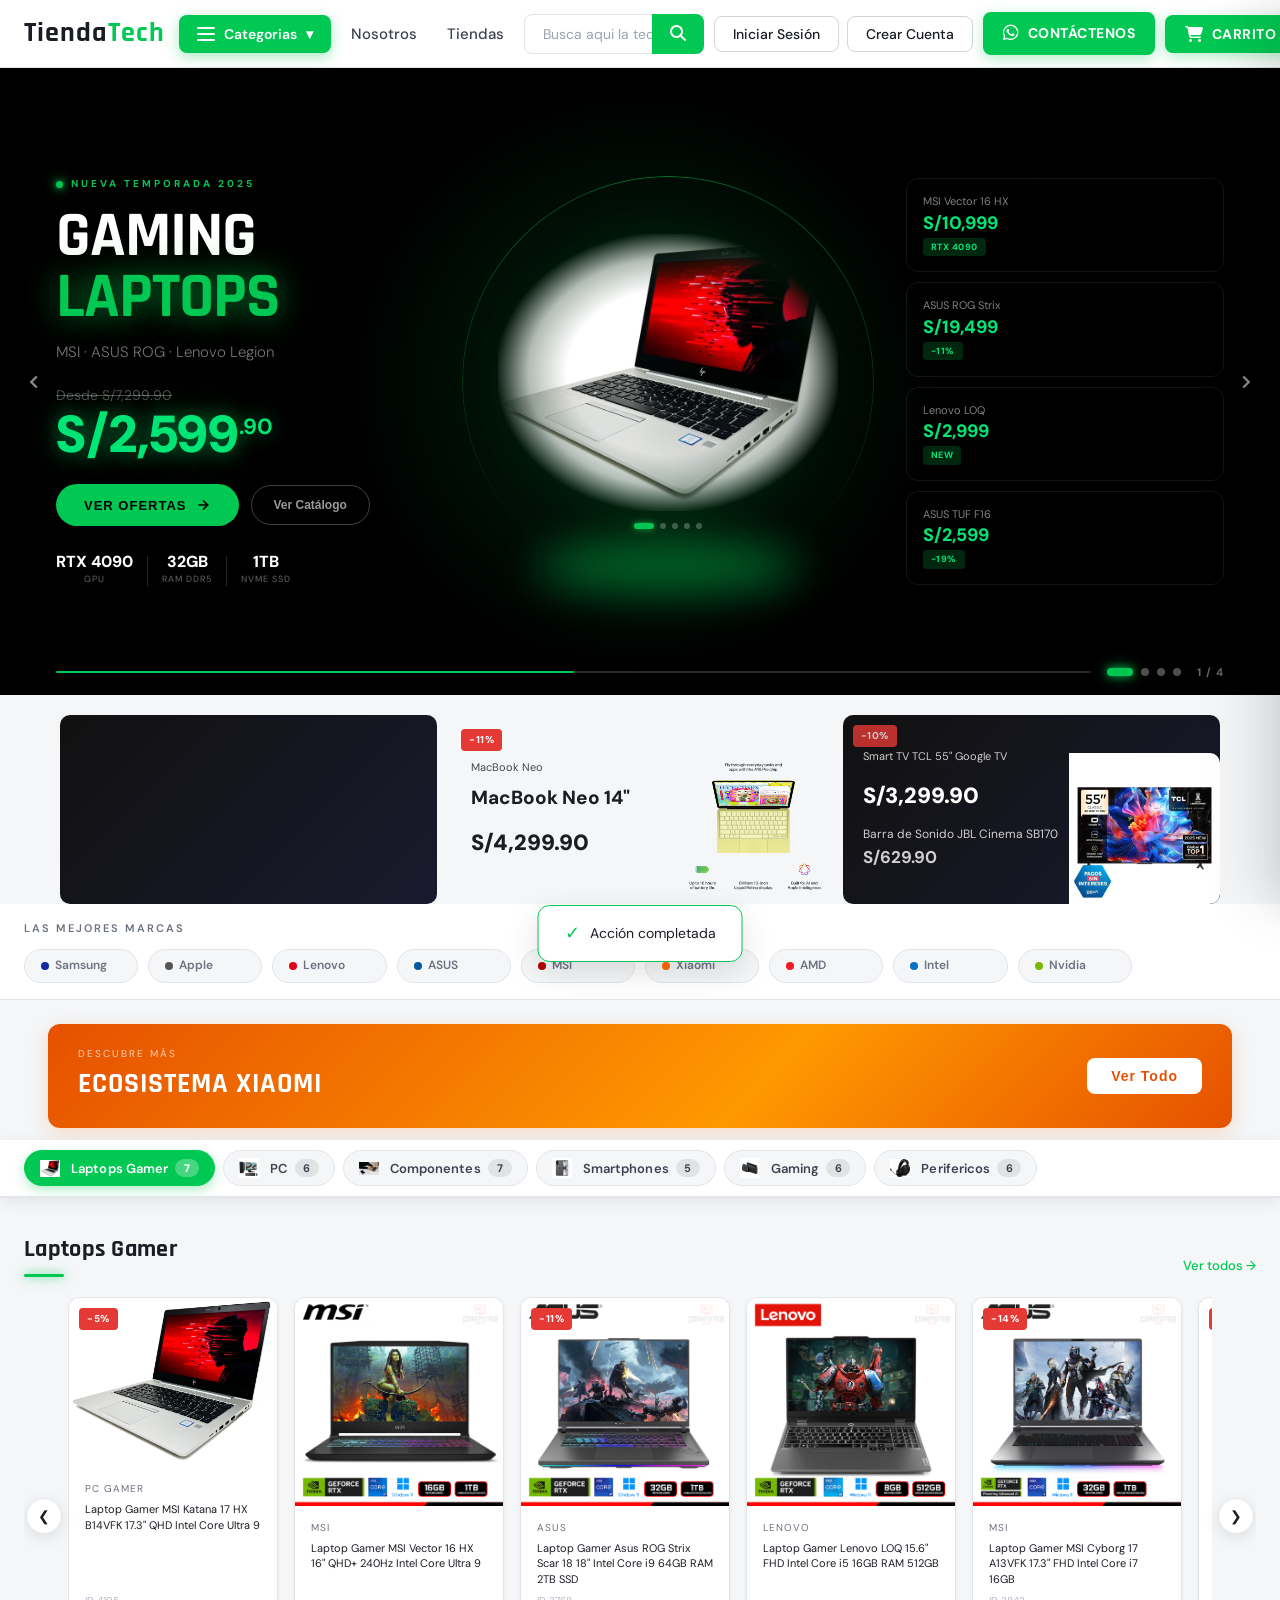
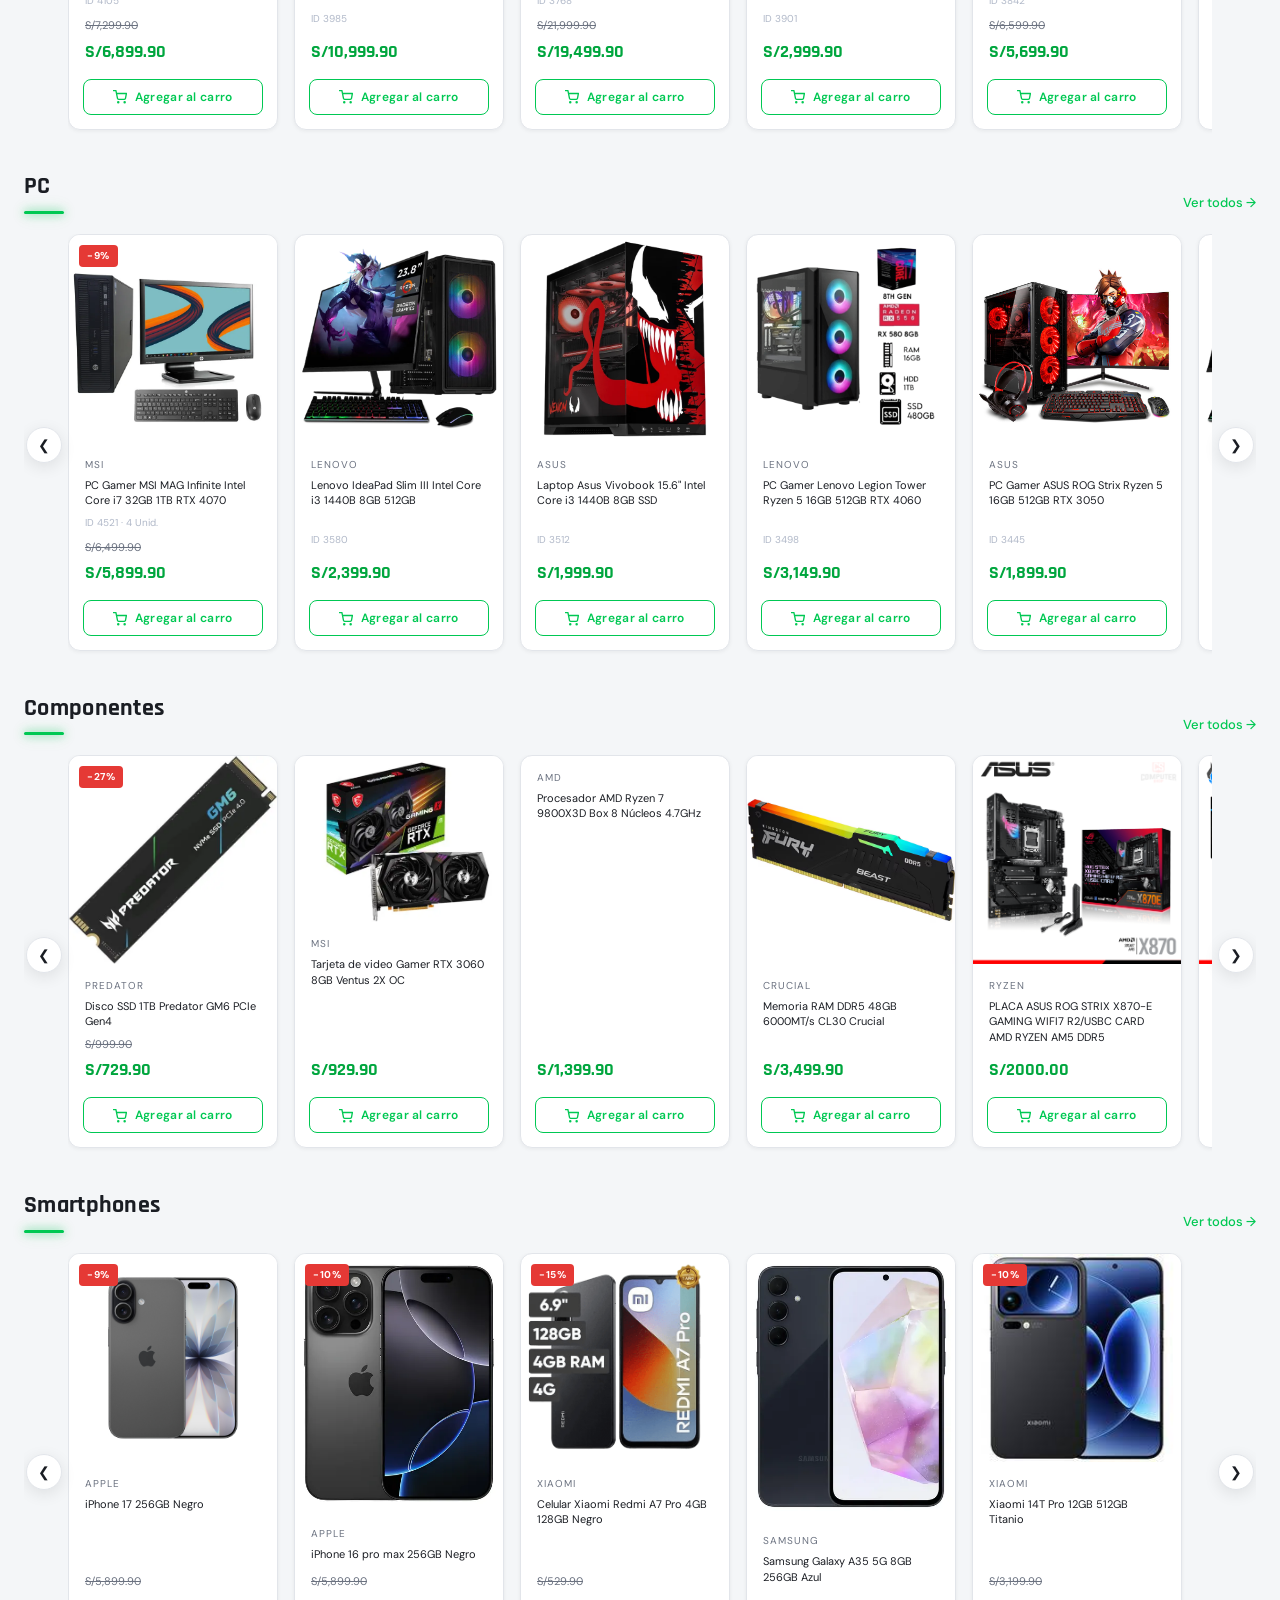
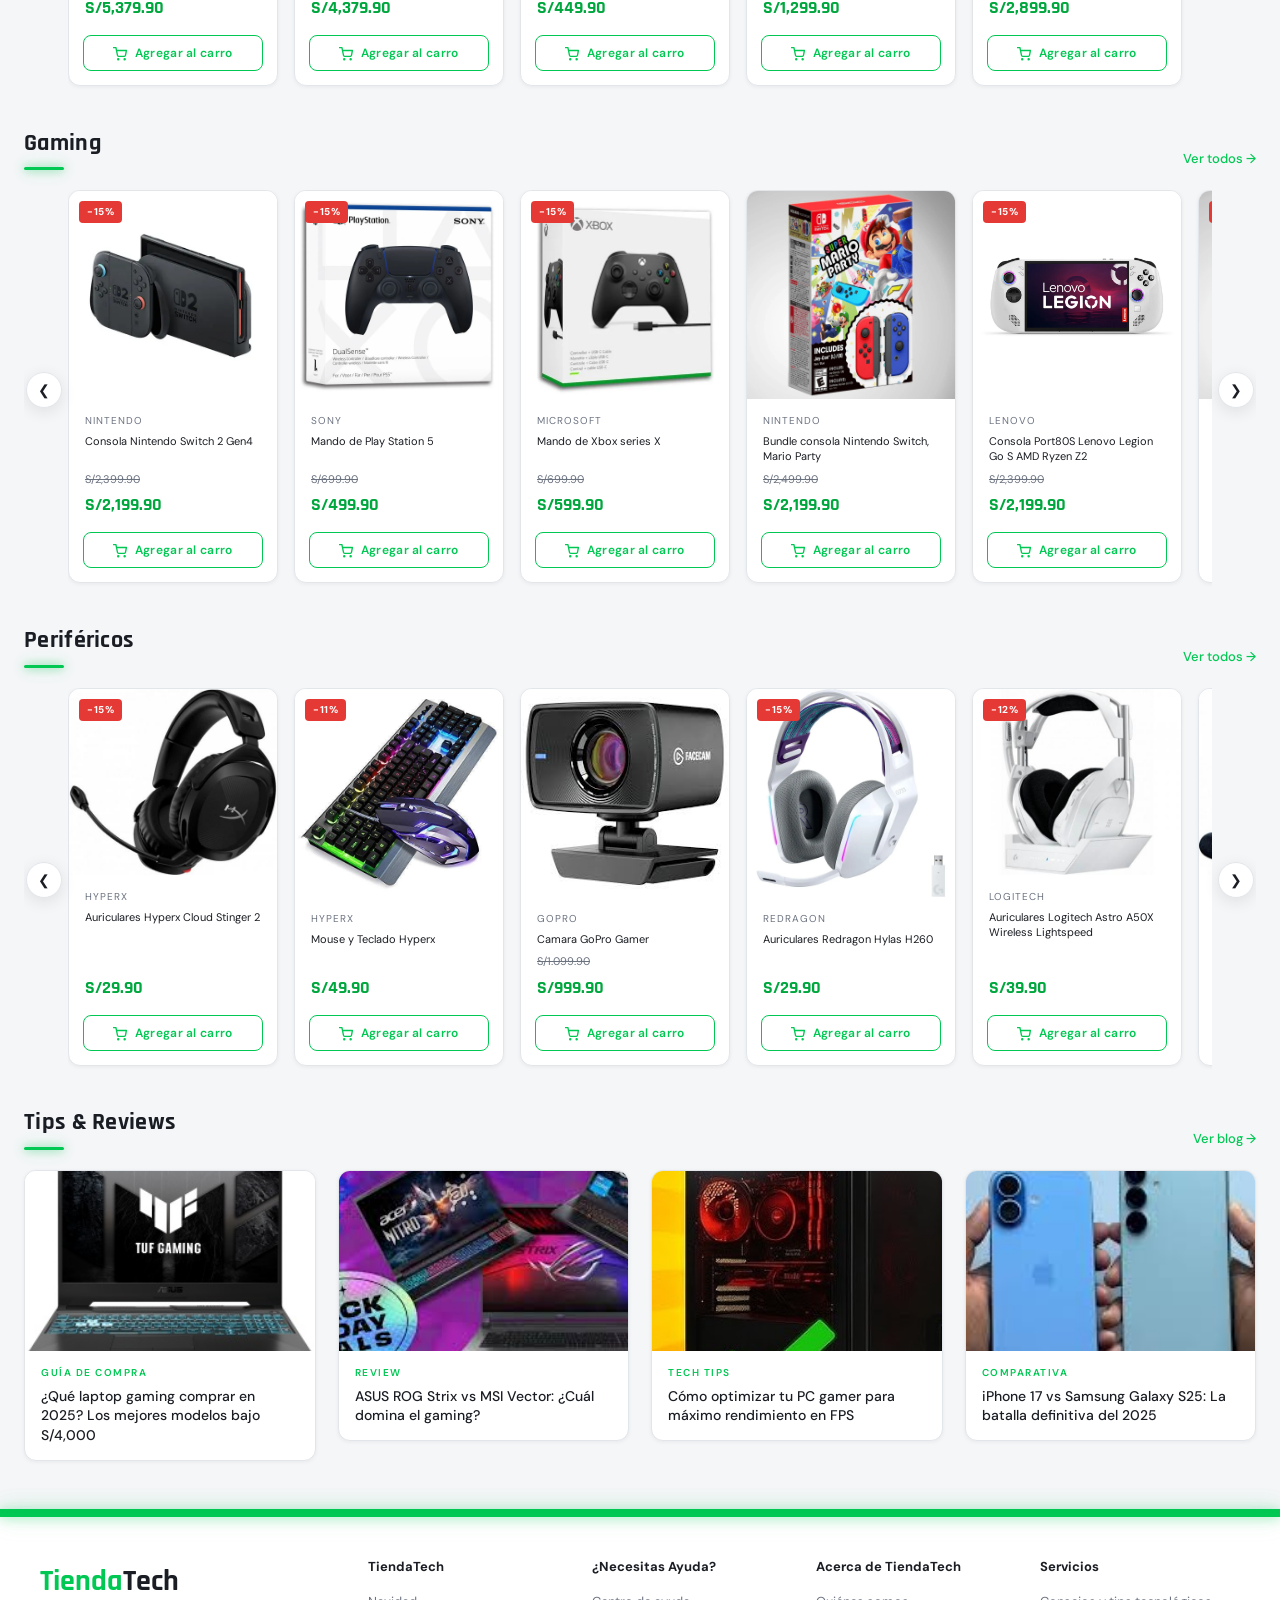
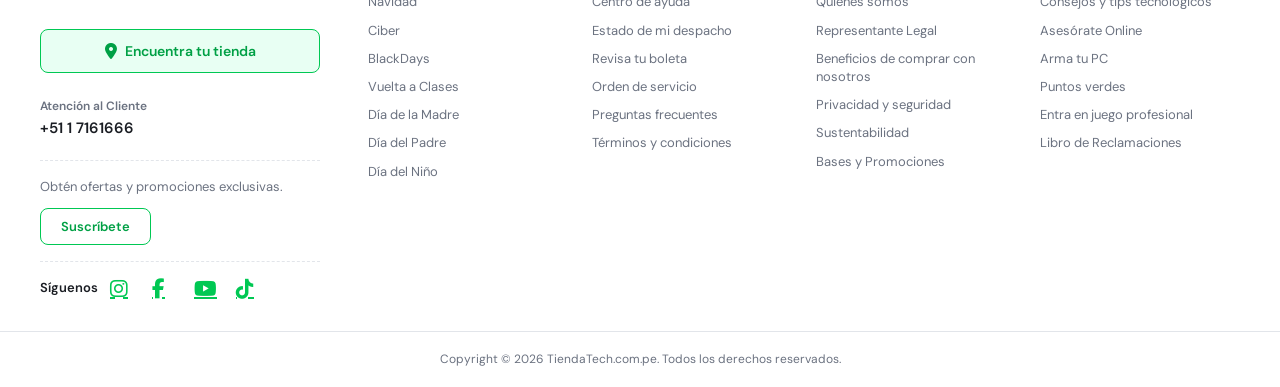
==== index.html @ 184c4d49 "Update index.html" ====
<!DOCTYPE html>
<!-- pagina principal de la tienda -->
<html lang="es">
<head>
<meta charset="UTF-8">
<meta name="viewport" content="width=device-width, initial-scale=1.0">
<title>TiendaTech — La Mejor Tecnología</title>
<link href="https://fonts.googleapis.com/css2?family=Rajdhani:wght@400;500;600;700&family=DM+Sans:ital,opsz,wght@0,9..40,300;0,9..40,400;0,9..40,500;0,9..40,600;1,9..40,300&display=swap" rel="stylesheet">
<link rel="stylesheet" href="index.css">
<link rel="stylesheet"
href="https://cdnjs.cloudflare.com/ajax/libs/font-awesome/6.5.1/css/all.min.css">
</head>
<body>

<!-- toast -->
<div class="toast" id="toast">
  <span class="toast-icon">✓</span>
  <span id="toast-msg">Acción completada</span>
</div>

<!-- added to cart modal -->
<div class="added-modal-overlay" id="addedModal" onclick="closeAddedModal(event)">
  <div class="added-modal-box">
    <div class="added-modal-header">
      <span class="added-check">✓</span>
      <span class="added-modal-title">Producto agregado al carro de compras</span>
      <button class="added-modal-close" onclick="closeAddedModal()">✕</button>
    </div>
    <div class="added-modal-body">
      <div class="added-product-img" id="addedProductImg"></div>
      <div class="added-product-info">
        <div class="added-product-meta" id="addedProductMeta"></div>
        <div class="added-product-name" id="addedProductName"></div>
        <div class="added-product-pricing" id="addedProductPricing"></div>
      </div>
    </div>
    <div class="added-modal-footer">
      <button class="added-btn-secondary" onclick="closeAddedModal()">Seguir comprando</button>
      <button class="added-btn-primary" onclick="closeAddedModal(); toggleCart()">Ir al carro</button>
    </div>
  </div>
</div>

<!-- login / register modal -->
<div class="modal-overlay" id="authModal">
  <div class="modal-box">
    <button class="modal-close" onclick="closeModal()">✕</button>
    <div class="modal-logo">Tienda<span>Tech</span></div>
    <p class="modal-subtitle">Tecnología al mejor precio del Perú</p>

    <div class="modal-tabs">
      <button class="modal-tab active" id="tab-login"    onclick="switchTab('login')">Iniciar Sesión</button>
      <button class="modal-tab"        id="tab-register" onclick="switchTab('register')">Crear Cuenta</button>
    </div>

    <!-- FORM LOGIN -->
    <form class="modal-form active" id="form-login" onsubmit="doLogin(); return false;" novalidate>
      <div class="form-group">
        <label for="login-email"><i class="fas fa-envelope" style="color:var(--green);margin-right:6px;"></i>Correo electrónico</label>
        <input type="email" id="login-email" name="email" placeholder="tu@correo.com" required>
      </div>
      <div class="form-group">
        <label for="login-pass"><i class="fas fa-lock" style="color:var(--green);margin-right:6px;"></i>Contraseña</label>
        <input type="password" id="login-pass" name="password" placeholder="••••••••" required minlength="6">
      </div>
      <p class="form-error" id="login-error"></p>
      <button type="submit" class="btn-primary"><i class="fas fa-sign-in-alt" style="margin-right:6px;"></i>Iniciar Sesión</button>
      <p class="form-note">¿No tienes cuenta? <a onclick="switchTab('register')">Crear cuenta</a></p>
    </form>

    <!-- FORM REGISTER -->
    <form class="modal-form" id="form-register" onsubmit="doRegister(); return false;" novalidate>
      <div class="form-group">
        <label for="reg-name"><i class="fas fa-user" style="color:var(--green);margin-right:6px;"></i>Nombre completo</label>
        <input type="text" id="reg-name" name="name" placeholder="Juan Pérez" required>
      </div>
      <div class="form-group">
        <label for="reg-email"><i class="fas fa-envelope" style="color:var(--green);margin-right:6px;"></i>Correo electrónico</label>
        <input type="email" id="reg-email" name="email" placeholder="tu@correo.com" required>
      </div>
      <div class="form-group">
        <label for="reg-pass"><i class="fas fa-lock" style="color:var(--green);margin-right:6px;"></i>Contraseña</label>
        <input type="password" id="reg-pass" name="password" placeholder="Mínimo 6 caracteres" required minlength="6">
      </div>
      <p class="form-error" id="reg-error"></p>
      <button type="submit" class="btn-primary"><i class="fas fa-user-plus" style="margin-right:6px;"></i>Crear Cuenta</button>
      <p class="form-note">¿Ya tienes cuenta? <a onclick="switchTab('login')">Iniciar sesión</a></p>
    </form>
  </div>
</div>

<!-- cart panel -->
<div class="cart-panel" id="cartPanel">
  <div class="cart-header">
    <h3><svg width="18" height="18" viewBox="0 0 24 24" fill="none" stroke="currentColor" stroke-width="2.3" stroke-linecap="round" stroke-linejoin="round" style="vertical-align:middle;margin-right:6px"><circle cx="9" cy="21" r="1"/><circle cx="20" cy="21" r="1"/><path d="M1 1h4l2.68 13.39a2 2 0 0 0 2 1.61h9.72a2 2 0 0 0 2-1.61L23 6H6"/></svg> Carrito de Compras</h3>
    <button class="cart-header-close" onclick="toggleCart()">✕</button>
  </div>
  <div class="cart-items" id="cartItems"></div>
  <div class="cart-footer" id="cartFooter" style="display:none">
    <div class="cart-summary">
      <div class="cart-row"><span>Subtotal</span><span id="cart-subtotal">S/ 0.00</span></div>
      <div class="cart-row"><span>Envío</span><span style="color:var(--green)">GRATIS</span></div>
      <div class="cart-row total"><span>Total</span><span class="price" id="cart-total">S/ 0.00</span></div>
    </div>
    <button class="btn-checkout" onclick="checkout()">Proceder al Pago →</button>
  </div>
</div>



<!-- navbar -->
<nav>
  <div class="nav-logo" onclick="showPage('home')">Tienda<span>Tech</span></div>

  <!-- Categorías button -->
  <button class="cat-btn" id="catBtn" onclick="toggleMega()">
    <div class="ham"><span></span><span></span><span></span></div>
    <span class="cat-label">Categorias</span>
    <span class="cat-arrow">▾</span>
  </button>

  <!-- Nav links -->
  <button class="btn-nav" data-page="nosotros" onclick="showPage('nosotros')">Nosotros</button>
  <button class="btn-nav" data-page="tiendas"  onclick="showPage('tiendas')">Tiendas</button>

  <!-- Search bar (centro) -->
  <div class="nav-search">
    <input type="text" id="mainSearchInput" placeholder="Busca aqui la tecnologia para ti" oninput="liveSearch(this.value)" onkeydown="if(event.key==='Enter')doSearch(this.value)">
    <button onclick="doSearch(document.getElementById('mainSearchInput').value)">
    <i class="fas fa-search"></i>
</button>
    <div class="search-dropdown" id="searchDropdown"></div>
  </div>

  <!-- Guest state -->
  <div id="nav-guest" class="nav-auth-group">
    <button class="btn-outline-nav" onclick="openModal('login')">Iniciar Sesión</button>
    <button class="btn-outline-nav" onclick="openModal('register')">Crear Cuenta</button>
  </div>

  <!-- Logged-in state -->
  <div id="nav-user" style="display:none;" class="user-menu-wrap">
    <div class="user-greeting" onclick="toggleUserMenu()">
       <span id="greeting-name">Mi cuenta</span> ▾
    </div>
    <div class="user-dropdown" id="userDropdown">
      <a onclick="showPage('pedidos');toggleUserMenu(false)"> Mis Pedidos</a>
      <a onclick="showToast('🔧 Perfil próximamente')"> Mi Perfil</a>
      <hr>
      <a class="danger" onclick="doLogout()"> Cerrar Sesión</a>
    </div>
  </div>

  <!-- Mobile search toggle -->
  <button class="mobile-search-btn" id="mobileSearchBtn" onclick="toggleMobileSearch()" aria-label="Buscar">
    <i class="fas fa-search" style="font-size:18px;"></i>
  </button>

  <!-- Mobile menu toggle -->
  <button class="mobile-menu-btn" id="mobileMenuBtn" onclick="toggleMobileDrawer()" aria-label="Menú">
    <svg class="icon-menu" width="20" height="20" viewBox="0 0 24 24" fill="none" stroke="currentColor" stroke-width="2.2" stroke-linecap="round"><line x1="3" y1="6" x2="21" y2="6"/><line x1="3" y1="12" x2="21" y2="12"/><line x1="3" y1="18" x2="21" y2="18"/></svg>
    <svg class="icon-close" width="20" height="20" viewBox="0 0 24 24" fill="none" stroke="currentColor" stroke-width="2.2" stroke-linecap="round" style="display:none"><line x1="18" y1="6" x2="6" y2="18"/><line x1="6" y1="6" x2="18" y2="18"/></svg>
  </button>

  <a class="whatsapp-contact" 
   href="https://wa.me/51977900157?text=Hola,%20quiero%20más%20informacion"  
   target="_blank">
  <i class="fab fa-whatsapp"></i>
  <span>CONTÁCTENOS</span>
</a>

  <!-- Cart -->
  <button class="cart-btn" onclick="toggleCart()">
    <i class="fas fa-shopping-cart" style="font-size:16px;"></i>
    <span class="cart-text">CARRITO</span>
    <span class="cart-count" id="cart-count">0</span>
  </button>
</nav>

<!-- mobile search bar -->
<div class="mobile-search-bar" id="mobileSearchBar">
  <div class="mobile-search-inner">
    <input type="text" id="mobileSearchInput" placeholder="Busca aquí la tecnología para ti"
      oninput="mobileLiveSearch(this.value)"
      onkeydown="if(event.key==='Enter'){doSearch(this.value);toggleMobileSearch();}">
    <button onclick="doSearch(document.getElementById('mobileSearchInput').value);toggleMobileSearch()">
      <svg width="17" height="17" viewBox="0 0 24 24" fill="none" stroke="currentColor" stroke-width="2.2" stroke-linecap="round"><circle cx="11" cy="11" r="8"/><line x1="21" y1="21" x2="16.65" y2="16.65"/></svg>
    </button>
    <div class="search-dropdown" id="mobileSearchDropdown"></div>
  </div>
</div>

<!-- mobile nav drawer -->
<div class="mobile-nav-overlay" id="mobileNavOverlay" onclick="toggleMobileDrawer()"></div>
<div class="mobile-nav-drawer" id="mobileNavDrawer">
  <div class="mobile-drawer-logo">Tienda<span>Tech</span></div>
  <button class="mobile-nav-item" onclick="showPage('home');toggleMobileDrawer()">
    <i class="fas fa-home" style="width:18px;text-align:center;"></i>
    Inicio
  </button>
  <button class="mobile-nav-item" onclick="showPage('nosotros');toggleMobileDrawer()">
    <i class="fas fa-users" style="width:18px;text-align:center;"></i>
    Nosotros
  </button>
  <button class="mobile-nav-item" onclick="showPage('tiendas');toggleMobileDrawer()">
    <i class="fas fa-map-marker-alt" style="width:18px;text-align:center;"></i>
    Tiendas
  </button>
  <div class="mobile-drawer-divider"></div>
  <div id="mobile-auth-section">
    <button class="mobile-nav-item accent" onclick="openModal('login');toggleMobileDrawer()">
      <i class="fas fa-sign-in-alt" style="width:18px;text-align:center;"></i>
      Iniciar Sesión
    </button>
    <button class="mobile-nav-item" onclick="openModal('register');toggleMobileDrawer()">
      <i class="fas fa-user-plus" style="width:18px;text-align:center;"></i>
      Crear Cuenta
    </button>
  </div>
</div>

<!-- mega menu -->
<div class="mega-overlay" id="megaOverlay" onclick="toggleMega()"></div>
<div class="mega-wrap" id="megaWrap">
  <div class="mega-menu" id="megaMenuGrid">
    <!-- Populated dynamically by buildMegaMenu() -->
  </div>
</div>

<!-- home page -->
<div class="page active" id="home-page">

  <!-- HERO CAROUSEL -->
  <!-- ═══════════════════════════════════════════════
       HERO CAROUSEL — DISEÑO ESPECTACULAR v2
  ════════════════════════════════════════════════ -->
  <div class="hero-carousel" id="heroCarousel">

    <!-- Canvas de partículas de fondo -->
    <canvas id="heroParticles" class="hero-particles-canvas"></canvas>

    <!-- Track de slides -->
    <div class="hero-slides" id="heroSlides">

      <!-- ── SLIDE 1: Gaming Laptops ── -->
      <div class="hero-slide s1 hero">
        <!-- Imagen de fondo difuminada (parallax) -->
        <div class="hs-bg-img" style="background-image:url('imagenes/gaming.jpg')"></div>
        <!-- Orbe de luz -->
        <div class="hs-orb"></div>

        <div class="hs-layout">
          <!-- Columna izquierda: texto -->
          <div class="hs-left">
            <div class="hs-eyebrow">
              <span class="hs-live-dot"></span>NUEVA TEMPORADA 2025
            </div>
            <h1 class="hs-title">GAMING<br><span>LAPTOPS</span></h1>
            <p class="hs-sub">MSI · ASUS ROG · Lenovo Legion</p>

            <div class="hs-price-block">
              <span class="hs-price-old">Desde S/7,299.90</span>
              <span class="hs-price-now">S/2,599<sup>.90</sup></span>
            </div>

            <div class="hs-actions">
              <button class="hs-btn-primary" onclick="document.querySelector('.products-track').scrollIntoView({behavior:'smooth'})">
                VER OFERTAS
                <svg width="16" height="16" viewBox="0 0 24 24" fill="none" stroke="currentColor" stroke-width="2.5"><path d="M5 12h14M12 5l7 7-7 7"/></svg>
              </button>
              <button class="hs-btn-ghost">Ver Catálogo</button>
            </div>

            <!-- Mini specs -->
            <div class="hs-specs">
              <div class="hs-spec"><span class="hs-spec-val">RTX 4090</span><span class="hs-spec-lbl">GPU</span></div>
              <div class="hs-spec-div"></div>
              <div class="hs-spec"><span class="hs-spec-val">32GB</span><span class="hs-spec-lbl">RAM DDR5</span></div>
              <div class="hs-spec-div"></div>
              <div class="hs-spec"><span class="hs-spec-val">1TB</span><span class="hs-spec-lbl">NVMe SSD</span></div>
            </div>
          </div>

          <!-- Columna central: imagen hero GRANDE -->
          <div class="hs-center">
            <div class="hs-img-ring">
              <div class="hs-img-glow s1-glow"></div>
              <div class="hs-inner-carousel" id="innerCarousel0">
                <div class="hs-inner-track" id="innerTrack0">
                  <img src="imagenes/laptop.jpg"  alt="Gaming Laptop"       class="hs-main-img">
                  <img src="imagenes/laptop2.jpg" alt="Gaming Laptop 2"     class="hs-main-img">
                  <img src="imagenes/laptop3.jpg" alt="Gaming Laptop 3"     class="hs-main-img">
                  <img src="imagenes/laptop4.jpg" alt="Gaming Laptop 4"     class="hs-main-img">
                  <img src="imagenes/laptop5.jpg" alt="Gaming Laptop 5"     class="hs-main-img">
                </div>
                <div class="hs-inner-dots" id="innerDots0"></div>
              </div>
            </div>
          </div>

          <!-- Columna derecha: tarjetas flotantes -->
          <div class="hs-right">
            <div class="hs-float-card">
              <div class="hs-fc-label">MSI Vector 16 HX</div>
              <div class="hs-fc-price">S/10,999</div>
              <div class="hs-fc-badge s1-badge">RTX 4090</div>
            </div>
            <div class="hs-float-card">
              <div class="hs-fc-label">ASUS ROG Strix</div>
              <div class="hs-fc-price">S/19,499</div>
              <div class="hs-fc-badge s1-badge">-11%</div>
            </div>
            <div class="hs-float-card">
              <div class="hs-fc-label">Lenovo LOQ</div>
              <div class="hs-fc-price">S/2,999</div>
              <div class="hs-fc-badge s1-badge">NEW</div>
            </div>
            <div class="hs-float-card">
              <div class="hs-fc-label">ASUS TUF F16</div>
              <div class="hs-fc-price">S/2,599</div>
              <div class="hs-fc-badge s1-badge">-19%</div>
            </div>
          </div>
        </div>

        <!-- Video oculto para compatibilidad con JS -->
        <video id="heroVideo" src="imagenes/videoplayback.mp4" muted autoplay loop playsinline preload="metadata" style="display:none"></video>
      </div>

      <!-- ── SLIDE 2: Smartphones ── -->
      <div class="hero-slide s2 hero">
        <div class="hs-bg-img" style="background-image:url('imagenes/iphone17negro.jpg')"></div>
        <div class="hs-orb s2-orb"></div>

        <div class="hs-layout">
          <div class="hs-left">
            <div class="hs-eyebrow s2-eye">
              <span class="hs-live-dot s2-dot"></span>NUEVO LANZAMIENTO
            </div>
            <h1 class="hs-title">iPhone<br><span class="s2-span">17 Pro</span></h1>
            <p class="hs-sub">Apple · 256GB · Titanio Natural</p>

            <div class="hs-price-block">
              <span class="hs-price-old">S/5,899.90</span>
              <span class="hs-price-now s2-price">S/5,379<sup>.90</sup></span>
            </div>

            <div class="hs-actions">
              <button class="hs-btn-primary s2-btn">VER SMARTPHONES
                <svg width="16" height="16" viewBox="0 0 24 24" fill="none" stroke="currentColor" stroke-width="2.5"><path d="M5 12h14M12 5l7 7-7 7"/></svg>
              </button>
              <button class="hs-btn-ghost">Comparar modelos</button>
            </div>

            <div class="hs-specs">
              <div class="hs-spec"><span class="hs-spec-val s2-val">A19 Pro</span><span class="hs-spec-lbl">Chip</span></div>
              <div class="hs-spec-div"></div>
              <div class="hs-spec"><span class="hs-spec-val s2-val">48 MP</span><span class="hs-spec-lbl">Cámara</span></div>
              <div class="hs-spec-div"></div>
              <div class="hs-spec"><span class="hs-spec-val s2-val">5G</span><span class="hs-spec-lbl">Conectividad</span></div>
            </div>
          </div>

          <div class="hs-center">
            <div class="hs-img-ring s2-ring">
              <div class="hs-img-glow s2-glow"></div>
              <div class="hs-inner-carousel" id="innerCarousel1">
                <div class="hs-inner-track" id="innerTrack1">
                  <img src="imagenes/a.png"           alt="iPhone 17 Pro"    class="hs-main-img hs-phone">
                  <img src="imagenes/iphone17negro.jpg" alt="iPhone 17 Negro" class="hs-main-img hs-phone">
                  <img src="imagenes/iphone15.png"    alt="iPhone 15"        class="hs-main-img hs-phone">
                  <img src="imagenes/apple 16.jpg"    alt="Apple 16"         class="hs-main-img hs-phone">
                  <img src="imagenes/redmi.png"       alt="Redmi"            class="hs-main-img hs-phone">
                  <img src="imagenes/mi.jpg"          alt="Xiaomi Mi"        class="hs-main-img hs-phone">
                </div>
                <div class="hs-inner-dots" id="innerDots1"></div>
              </div>
            </div>
          </div>

          <div class="hs-right">
            <div class="hs-float-card s2-card">
              <div class="hs-fc-label">iPhone 17 256GB</div>
              <div class="hs-fc-price s2-price-fc">S/5,379</div>
              <div class="hs-fc-badge s2-badge">-9%</div>
            </div>
            <div class="hs-float-card s2-card">
              <div class="hs-fc-label">iPhone 17 Pro 256GB</div>
              <div class="hs-fc-price s2-price-fc">S/6,199</div>
              <div class="hs-fc-badge s2-badge">NEW</div>
            </div>
            <div class="hs-float-card s2-card">
              <div class="hs-fc-label">iPhone 17 Pro Max</div>
              <div class="hs-fc-price s2-price-fc">S/7,299</div>
              <div class="hs-fc-badge s2-badge">-10%</div>
            </div>
            <div class="hs-float-card s2-card">
              <div class="hs-fc-label">iPhone 16e 128GB</div>
              <div class="hs-fc-price s2-price-fc">S/3,499</div>
              <div class="hs-fc-badge s2-badge">-15%</div>
            </div>
          </div>
        </div>
      </div>

      <!-- ── SLIDE 3: Componentes ── -->
      <div class="hero-slide s3 hero">
        <div class="hs-bg-img" style="background-image:url('imagenes/Tarjetadevideo.jpg')"></div>
        <div class="hs-orb s3-orb"></div>

        <div class="hs-layout">
          <div class="hs-left">
            <div class="hs-eyebrow s3-eye">
              <span class="hs-live-dot s3-dot"></span>⚡ OFERTA FLASH
            </div>
            <h1 class="hs-title">RTX<br><span class="s3-span">4090</span></h1>
            <p class="hs-sub">NVIDIA GeForce · 24GB GDDR6X</p>

            <div class="hs-price-block">
              <span class="hs-price-old">S/5,999.90</span>
              <span class="hs-price-now s3-price">S/4,799<sup>.90</sup></span>
            </div>

            <div class="hs-actions">
              <button class="hs-btn-primary s3-btn">VER COMPONENTES
                <svg width="16" height="16" viewBox="0 0 24 24" fill="none" stroke="currentColor" stroke-width="2.5"><path d="M5 12h14M12 5l7 7-7 7"/></svg>
              </button>
              <button class="hs-btn-ghost">Ver más GPUs</button>
            </div>

            <div class="hs-specs">
              <div class="hs-spec"><span class="hs-spec-val s3-val">24 GB</span><span class="hs-spec-lbl">VRAM</span></div>
              <div class="hs-spec-div"></div>
              <div class="hs-spec"><span class="hs-spec-val s3-val">450W</span><span class="hs-spec-lbl">TDP</span></div>
              <div class="hs-spec-div"></div>
              <div class="hs-spec"><span class="hs-spec-val s3-val">4K</span><span class="hs-spec-lbl">Gaming</span></div>
            </div>
          </div>

          <div class="hs-center">
            <div class="hs-img-ring s3-ring">
              <div class="hs-img-glow s3-glow"></div>
              <div class="hs-inner-carousel" id="innerCarousel2">
                <div class="hs-inner-track" id="innerTrack2">
                  <img src="imagenes/v.jpeg"           alt="RTX 4090"         class="hs-main-img">
                  <img src="imagenes/Tarjetadevideo.jpg" alt="Tarjeta de Video" class="hs-main-img">
                  <img src="imagenes/amdryzen.jpg"     alt="AMD Ryzen"        class="hs-main-img">
                  <img src="imagenes/componentes1.png" alt="Componentes"      class="hs-main-img">
                  <img src="imagenes/placa-asus-rog-strix-x870-e-gaming-wifi7-r2usbc-card-amd-ryzen-am5-ddr5-pn90mb1p00-m0vay0.jpg" alt="Placa ASUS ROG" class="hs-main-img">
                  <img src="imagenes/fuente-de-poder-antryx-b600-v3-600w-atx-v231.jpg" alt="Fuente de Poder" class="hs-main-img">
                </div>
                <div class="hs-inner-dots" id="innerDots2"></div>
              </div>
            </div>
          </div>

          <div class="hs-right">
            <div class="hs-float-card s3-card">
              <div class="hs-fc-label">RTX 3060 8GB</div>
              <div class="hs-fc-price s3-price-fc">S/929</div>
              <div class="hs-fc-badge s3-badge">MSI</div>
            </div>
            <div class="hs-float-card s3-card">
              <div class="hs-fc-label">Ryzen 7 9800X3D</div>
              <div class="hs-fc-price s3-price-fc">S/1,399</div>
              <div class="hs-fc-badge s3-badge">AMD</div>
            </div>
            <div class="hs-float-card s3-card">
              <div class="hs-fc-label">SSD 1TB PCIe Gen4</div>
              <div class="hs-fc-price s3-price-fc">S/729</div>
              <div class="hs-fc-badge s3-badge">-27%</div>
            </div>
            <div class="hs-float-card s3-card">
              <div class="hs-fc-label">RAM DDR5 48GB</div>
              <div class="hs-fc-price s3-price-fc">S/3,499</div>
              <div class="hs-fc-badge s3-badge">NEW</div>
            </div>
          </div>
        </div>
      </div>

      <!-- ── SLIDE 4: Consolas Gaming ── -->
      <div class="hero-slide s4 hero">
        <div class="hs-bg-img" style="background-image:url('imagenes/ps5digitalbundleportada.png')"></div>
        <div class="hs-orb s4-orb"></div>

        <div class="hs-layout">
          <div class="hs-left">
            <div class="hs-eyebrow s4-eye">
              <span class="hs-live-dot s4-dot"></span>NEXT-GEN GAMING
            </div>
            <h1 class="hs-title">CONSOLAS<br><span class="s4-span">DE ÚLTIMA GEN</span></h1>
            <p class="hs-sub">PlayStation 5 · Xbox Series X · Nintendo Switch</p>

            <div class="hs-price-block">
              <span class="hs-price-old">S/2,799.90</span>
              <span class="hs-price-now s4-price">S/2,499<sup>.90</sup></span>
            </div>

            <div class="hs-actions">
              <button class="hs-btn-primary s4-btn">VER CONSOLAS
                <svg width="16" height="16" viewBox="0 0 24 24" fill="none" stroke="currentColor" stroke-width="2.5"><path d="M5 12h14M12 5l7 7-7 7"/></svg>
              </button>
              <button class="hs-btn-ghost">Ver todos los modelos</button>
            </div>

            <div class="hs-specs">
              <div class="hs-spec"><span class="hs-spec-val s4-val">4K</span><span class="hs-spec-lbl">Gaming HDR</span></div>
              <div class="hs-spec-div"></div>
              <div class="hs-spec"><span class="hs-spec-val s4-val">1TB</span><span class="hs-spec-lbl">Almacenamiento</span></div>
              <div class="hs-spec-div"></div>
              <div class="hs-spec"><span class="hs-spec-val s4-val">120fps</span><span class="hs-spec-lbl">Rendimiento</span></div>
            </div>
          </div>

          <div class="hs-center">
            <div class="hs-img-ring s4-ring">
              <div class="hs-img-glow s4-glow"></div>
              <div class="hs-inner-carousel" id="innerCarousel3">
                <div class="hs-inner-track" id="innerTrack3">
                  <img src="imagenes/ps5digitalbundleportada.png" alt="PlayStation 5"   class="hs-main-img">
                  <img src="imagenes/mando.jpg"      alt="DualSense PS5"     class="hs-main-img">
                  <img src="imagenes/mandoxbox.jpg"  alt="Control Xbox"      class="hs-main-img">
                  <img src="imagenes/switch.jpg"     alt="Nintendo Switch 2" class="hs-main-img">
                </div>
                <div class="hs-inner-dots" id="innerDots3"></div>
              </div>
            </div>
          </div>

          <div class="hs-right">
            <div class="hs-float-card s4-card">
              <div class="hs-fc-label">PS5 Edición Digital</div>
              <div class="hs-fc-price s4-price-fc">S/2,499</div>
              <div class="hs-fc-badge s4-badge">NEW</div>
            </div>
            <div class="hs-float-card s4-card">
              <div class="hs-fc-label">Xbox Series X</div>
              <div class="hs-fc-price s4-price-fc">S/2,699</div>
              <div class="hs-fc-badge s4-badge">-10%</div>
            </div>
            <div class="hs-float-card s4-card">
              <div class="hs-fc-label">Nintendo Switch 2</div>
              <div class="hs-fc-price s4-price-fc">S/1,899</div>
              <div class="hs-fc-badge s4-badge">NEW</div>
            </div>
            <div class="hs-float-card s4-card">
              <div class="hs-fc-label">Control DualSense</div>
              <div class="hs-fc-price s4-price-fc">S/349</div>
              <div class="hs-fc-badge s4-badge">-12%</div>
            </div>
          </div>
        </div>
      </div>

    </div><!-- /hero-slides -->

    <!-- Flechas de navegación rediseñadas -->
    <button class="hs-arrow hs-arrow-left" onclick="prevSlide()" aria-label="Anterior">
      <svg width="22" height="22" viewBox="0 0 24 24" fill="none" stroke="currentColor" stroke-width="2.5"><path d="M15 18l-6-6 6-6"/></svg>
    </button>
    <button class="hs-arrow hs-arrow-right" onclick="nextSlide()" aria-label="Siguiente">
      <svg width="22" height="22" viewBox="0 0 24 24" fill="none" stroke="currentColor" stroke-width="2.5"><path d="M9 18l6-6-6-6"/></svg>
    </button>

    <!-- Barra de progreso y dots rediseñados -->
    <div class="hs-nav-bar">
      <div class="hs-progress-wrap">
        <div class="hs-progress-bar" id="hsProgressBar"></div>
      </div>
      <div class="hs-dots-row" id="hsDots">
        <!-- generados por JS -->
      </div>
      <div class="hs-counter" id="hsCounter">1 / 4</div>
    </div>

  </div><!-- /hero-carousel -->

 

  <!-- FEATURED ROW -->
 <div class="featured-banners">

    <div class="feat-banner dark" style="padding:0;overflow:hidden;position:relative;">
      <video
        src="imagenes/videoplayback.mp4"
        autoplay
        muted
        loop
        playsinline
        style="width:100%;height:100%;object-fit:cover;display:block;border-radius:inherit;"
      ></video>
    </div>

    <div class="feat-banner light">
      <p style="font-size:11px;color:var(--gray);">MacBook Neo</p>
      <h3 style="font-size:19px;">MacBook Neo 14"</h3>
      <div class="bprice" style="margin-top:6px;">S/4,299.90</div>
      <span class="badge" style="margin-top:4px;">-11%</span>
      <img src="imagenes/mac.png" alt="MacBook Neo">
    </div>

    <div class="feat-banner dark">
  <p style="font-size:11px;color:var(--gray);">Smart TV TCL 55" Google TV</p>
  <div class="bprice" style="margin-top:6px;">S/3,299.90</div>
  <p style="margin-top:6px;">
    Barra de Sonido JBL Cinema SB170<br>
    <strong style="font-size:17px;">S/629.90</strong>
    <span class="badge red">-10%</span>
  </p>
  <img src="imagenes/Smart.jpg" alt="Smart TV">
</div>

  </div>


  <!-- BRANDS -->
  <div class="brands-section">
    <div class="brands-label">Las Mejores Marcas</div>
    <div class="brands">
      <div class="brand-chip"><span class="dot" style="background:#1428A0"></span>Samsung</div>
      <div class="brand-chip"><span class="dot" style="background:#555"></span>Apple</div>
      <div class="brand-chip"><span class="dot" style="background:#E2001A"></span>Lenovo</div>
      <div class="brand-chip"><span class="dot" style="background:#00599A"></span>ASUS</div>
      <div class="brand-chip"><span class="dot" style="background:#B60000"></span>MSI</div>
      <div class="brand-chip"><span class="dot" style="background:#FF6900"></span>Xiaomi</div>
      <div class="brand-chip"><span class="dot" style="background:#ED1C24"></span>AMD</div>
      <div class="brand-chip"><span class="dot" style="background:#0071C5"></span>Intel</div>
      <div class="brand-chip"><span class="dot" style="background:#76B900"></span>Nvidia</div>
    </div>
  </div>

  <!-- ECOSISTEMA BANNER -->
  <div style="padding: 20px 24px 8px; background: var(--bg);">
    <div class="eco-banner">
      <div>
        <div class="eco-label">Descubre más</div>
        <div class="eco-title">ECOSISTEMA XIAOMI</div>
      </div>
      <button class="eco-cta">Ver Todo</button>
    </div>
  </div>

  <!-- sticky category bar -->
  <div class="cat-sticky-bar" id="catStickyBar">
    <div class="cat-sticky-inner" id="catStickyInner">
      <!-- Populated dynamically by JS -->
    </div>
  </div>

  <!-- LAPTOPS GAMER -->
  <div class="section" id="section-laptops" data-category="Laptops Gamer">
    <div class="section-head">
      <div class="section-title">Laptops Gamer</div>
      <a class="section-link">Ver todos →</a>
    </div>
    <div class="carousel-wrap">
      <button class="carousel-arrow left-arr"  onclick="scrollCarousel(this,-1)">❮</button>
      <div class="products-track">

        <div class="product-card" data-brand="PC GAMER" data-id="4105" data-name="Laptop Gamer MSI Katana 17 HX B14VFK 17.3&quot; QHD Intel Core Ultra 9" data-price="6,899.90">
          <img src="imagenes/laptop.jpg" alt="Laptop Gamer MSI Katana 17" onerror="this.style.display='none'">
          <div class="product-brand">PC GAMER</div>
          <div class="product-name">Laptop Gamer MSI Katana 17 HX B14VFK 17.3" QHD Intel Core Ultra 9</div>
          <div class="product-id">ID 4105</div>
          <span class="badge">-5%</span>
          <div class="product-price-old">S/7,299.90</div>
          <div class="product-price">S/6,899.90</div>
          <button class="add-cart-btn"><svg width="14" height="14" viewBox="0 0 24 24" fill="none" stroke="currentColor" stroke-width="2.3" stroke-linecap="round" stroke-linejoin="round" style="vertical-align:middle;margin-right:4px"><circle cx="9" cy="21" r="1"/><circle cx="20" cy="21" r="1"/><path d="M1 1h4l2.68 13.39a2 2 0 0 0 2 1.61h9.72a2 2 0 0 0 2-1.61L23 6H6"/></svg> Agregar al carro</button>
        </div>

        <div class="product-card" data-brand="MSI" data-id="3985" data-name="Laptop Gamer MSI Vector 16 HX 16&quot; QHD+ 240Hz Intel Core Ultra 9" data-price="10,999.90">
          <img src="imagenes/laptop2.jpg" alt="Laptop Gamer MSI Vector 16" onerror="this.style.display='none'">
          <div class="product-brand">MSI</div>
          <div class="product-name">Laptop Gamer MSI Vector 16 HX 16" QHD+ 240Hz Intel Core Ultra 9</div>
          <div class="product-id">ID 3985</div>
          <div class="product-price">S/10,999.90</div>
          <button class="add-cart-btn"><svg width="14" height="14" viewBox="0 0 24 24" fill="none" stroke="currentColor" stroke-width="2.3" stroke-linecap="round" stroke-linejoin="round" style="vertical-align:middle;margin-right:4px"><circle cx="9" cy="21" r="1"/><circle cx="20" cy="21" r="1"/><path d="M1 1h4l2.68 13.39a2 2 0 0 0 2 1.61h9.72a2 2 0 0 0 2-1.61L23 6H6"/></svg> Agregar al carro</button>
        </div>

        <div class="product-card" data-brand="ASUS" data-id="3768" data-name="Laptop Gamer Asus ROG Strix Scar 18 18&quot; Intel Core i9 64GB RAM 2TB SSD" data-price="19,499.90">
          <img src="imagenes/laptop3.jpg" alt="Laptop Gamer Asus ROG Strix Scar 18" onerror="this.style.display='none'">
          <div class="product-brand">ASUS</div>
          <div class="product-name">Laptop Gamer Asus ROG Strix Scar 18 18" Intel Core i9 64GB RAM 2TB SSD</div>
          <div class="product-id">ID 3768</div>
          <span class="badge">-11%</span>
          <div class="product-price-old">S/21,999.90</div>
          <div class="product-price">S/19,499.90</div>
          <button class="add-cart-btn"><svg width="14" height="14" viewBox="0 0 24 24" fill="none" stroke="currentColor" stroke-width="2.3" stroke-linecap="round" stroke-linejoin="round" style="vertical-align:middle;margin-right:4px"><circle cx="9" cy="21" r="1"/><circle cx="20" cy="21" r="1"/><path d="M1 1h4l2.68 13.39a2 2 0 0 0 2 1.61h9.72a2 2 0 0 0 2-1.61L23 6H6"/></svg> Agregar al carro</button>
        </div>

        <div class="product-card" data-brand="Lenovo" data-id="3901" data-name="Laptop Gamer Lenovo LOQ 15.6&quot; FHD Intel Core i5 16GB RAM 512GB" data-price="2,999.90">
          <img src="imagenes/laptop4.jpg" alt="Laptop Gamer Lenovo LOQ" onerror="this.style.display='none'">
          <div class="product-brand">LENOVO</div>
          <div class="product-name">Laptop Gamer Lenovo LOQ 15.6" FHD Intel Core i5 16GB RAM 512GB</div>
          <div class="product-id">ID 3901</div>
          <div class="product-price">S/2,999.90</div>
          <button class="add-cart-btn"><svg width="14" height="14" viewBox="0 0 24 24" fill="none" stroke="currentColor" stroke-width="2.3" stroke-linecap="round" stroke-linejoin="round" style="vertical-align:middle;margin-right:4px"><circle cx="9" cy="21" r="1"/><circle cx="20" cy="21" r="1"/><path d="M1 1h4l2.68 13.39a2 2 0 0 0 2 1.61h9.72a2 2 0 0 0 2-1.61L23 6H6"/></svg> Agregar al carro</button>
        </div>

        <div class="product-card" data-brand="MSI" data-id="3842" data-name="Laptop Gamer MSI Cyborg 17 A13VFK 17.3&quot; FHD Intel Core i7 16GB" data-price="5,699.90">
          <img src="imagenes/laptop5.jpg" alt="Laptop Gamer MSI Cyborg" onerror="this.style.display='none'">
          <div class="product-brand">MSI</div>
          <div class="product-name">Laptop Gamer MSI Cyborg 17 A13VFK 17.3" FHD Intel Core i7 16GB</div>
          <div class="product-id">ID 3842</div>
          <span class="badge">-14%</span>
          <div class="product-price-old">S/6,599.90</div>
          <div class="product-price">S/5,699.90</div>
          <button class="add-cart-btn"><svg width="14" height="14" viewBox="0 0 24 24" fill="none" stroke="currentColor" stroke-width="2.3" stroke-linecap="round" stroke-linejoin="round" style="vertical-align:middle;margin-right:4px"><circle cx="9" cy="21" r="1"/><circle cx="20" cy="21" r="1"/><path d="M1 1h4l2.68 13.39a2 2 0 0 0 2 1.61h9.72a2 2 0 0 0 2-1.61L23 6H6"/></svg> Agregar al carro</button>
        </div>

        <div class="product-card" data-brand="ASUS" data-id="3755" data-name="Laptop Gamer ASUS TUF Gaming F16 16&quot; Intel i5 144Hz 16GB 512GB" data-price="2,599.90">
          <img src="imagenes/laptop6.jpeg" alt="Laptop Gamer ASUS TUF" onerror="this.style.display='none'">
          <div class="product-brand">ASUS</div>
          <div class="product-name">Laptop Gamer ASUS TUF Gaming F16 16" Intel i5 144Hz 16GB 512GB</div>
          <div class="product-id">ID 3755</div>
          <span class="badge">-19%</span>
          <div class="product-price-old">S/3,199.90</div>
          <div class="product-price">S/2,599.90</div>
          <button class="add-cart-btn"><svg width="14" height="14" viewBox="0 0 24 24" fill="none" stroke="currentColor" stroke-width="2.3" stroke-linecap="round" stroke-linejoin="round" style="vertical-align:middle;margin-right:4px"><circle cx="9" cy="21" r="1"/><circle cx="20" cy="21" r="1"/><path d="M1 1h4l2.68 13.39a2 2 0 0 0 2 1.61h9.72a2 2 0 0 0 2-1.61L23 6H6"/></svg> Agregar al carro</button>
        </div>
        <div class="product-card" data-brand="intel" data-id="3755" data-name="Notebook Acer Nitro Lite 16 &quot; Intel i5 144Hz 16GB 512GB" data-price="2,599.90">
          <img src="imagenes/laptop7.jpg" alt="Laptop Gamer ASUS TUF" onerror="this.style.display='none'">
          <div class="product-brand">intel</div>
          <div class="product-name">Notebook Acer Nitro Lite 16" Intel i5 144Hz 16GB 512GB</div>
          <div class="product-id">ID 3756</div>
          <span class="badge">-19%</span>
          <div class="product-price-old">S/3,299.90</div>
          <div class="product-price">S/2,599.90</div>
          <button class="add-cart-btn"><svg width="14" height="14" viewBox="0 0 24 24" fill="none" stroke="currentColor" stroke-width="2.3" stroke-linecap="round" stroke-linejoin="round" style="vertical-align:middle;margin-right:4px"><circle cx="9" cy="21" r="1"/><circle cx="20" cy="21" r="1"/><path d="M1 1h4l2.68 13.39a2 2 0 0 0 2 1.61h9.72a2 2 0 0 0 2-1.61L23 6H6"/></svg> Agregar al carro</button>
        </div>

       

      </div>
      <button class="carousel-arrow right-arr" onclick="scrollCarousel(this,1)">❯</button>
    </div>
  </div>

  <!-- PC 
  -->
  <div class="section" id="section-pc" data-category="PC" style="padding-top:0">
    <div class="section-head">
      <div class="section-title">PC</div>
      <a class="section-link">Ver todos →</a>
    </div>
    <div class="carousel-wrap">
      <button class="carousel-arrow left-arr" onclick="scrollCarousel(this,-1)">❮</button>
      <div class="products-track">

        <div class="product-card" data-brand="MSI" data-id="4521" data-name="PC Gamer MSI MAG Infinite Intel Core i7 32GB 1TB RTX 4070" data-price="5,899.90">
          <img src="imagenes/pc1.jpg" alt="PC Gamer MSI MAG Infinite" onerror="this.style.display='none'">
          <div class="product-brand">MSI</div>
          <div class="product-name">PC Gamer MSI MAG Infinite Intel Core i7 32GB 1TB RTX 4070</div>
          <div class="product-id">ID 4521 · <span>4 Unid.</span></div>
          <span class="badge">-9%</span>
          <div class="product-price-old">S/6,499.90</div>
          <div class="product-price">S/5,899.90</div>
          <button class="add-cart-btn"><svg width="14" height="14" viewBox="0 0 24 24" fill="none" stroke="currentColor" stroke-width="2.3" stroke-linecap="round" stroke-linejoin="round" style="vertical-align:middle;margin-right:4px"><circle cx="9" cy="21" r="1"/><circle cx="20" cy="21" r="1"/><path d="M1 1h4l2.68 13.39a2 2 0 0 0 2 1.61h9.72a2 2 0 0 0 2-1.61L23 6H6"/></svg> Agregar al carro</button>
        </div>

        <div class="product-card" data-brand="Lenovo" data-id="3580" data-name="Lenovo IdeaPad Slim III Intel Core i3 1440B 8GB 512GB" data-price="2,399.90">
          <img src="imagenes/pc2.jpg" alt="Lenovo IdeaPad Slim III" onerror="this.style.display='none'">
          <div class="product-brand">LENOVO</div>
          <div class="product-name">Lenovo IdeaPad Slim III Intel Core i3 1440B 8GB 512GB</div>
          <div class="product-id">ID 3580</div>
          <div class="product-price">S/2,399.90</div>
          <button class="add-cart-btn"><svg width="14" height="14" viewBox="0 0 24 24" fill="none" stroke="currentColor" stroke-width="2.3" stroke-linecap="round" stroke-linejoin="round" style="vertical-align:middle;margin-right:4px"><circle cx="9" cy="21" r="1"/><circle cx="20" cy="21" r="1"/><path d="M1 1h4l2.68 13.39a2 2 0 0 0 2 1.61h9.72a2 2 0 0 0 2-1.61L23 6H6"/></svg> Agregar al carro</button>
        </div>

        <div class="product-card" data-brand="ASUS" data-id="3512" data-name="Laptop Asus Vivobook 15.6&quot; Intel Core i3 1440B 8GB SSD" data-price="1,999.90">
          <img src="imagenes/pc3.jpg" alt="Laptop Asus Vivobook" onerror="this.style.display='none'">
          <div class="product-brand">ASUS</div>
          <div class="product-name">Laptop Asus Vivobook 15.6" Intel Core i3 1440B 8GB SSD</div>
          <div class="product-id">ID 3512</div>
          <div class="product-price">S/1,999.90</div>
          <button class="add-cart-btn"><svg width="14" height="14" viewBox="0 0 24 24" fill="none" stroke="currentColor" stroke-width="2.3" stroke-linecap="round" stroke-linejoin="round" style="vertical-align:middle;margin-right:4px"><circle cx="9" cy="21" r="1"/><circle cx="20" cy="21" r="1"/><path d="M1 1h4l2.68 13.39a2 2 0 0 0 2 1.61h9.72a2 2 0 0 0 2-1.61L23 6H6"/></svg> Agregar al carro</button>
        </div>

        <div class="product-card" data-brand="Lenovo" data-id="3498" data-name="PC Gamer Lenovo Legion Tower Ryzen 5 16GB 512GB RTX 4060" data-price="3,149.90">
          <img src="imagenes/pc4.png" alt="PC Gamer Lenovo Legion Tower" onerror="this.style.display='none'">
          <div class="product-brand">LENOVO</div>
          <div class="product-name">PC Gamer Lenovo Legion Tower Ryzen 5 16GB 512GB RTX 4060</div>
          <div class="product-id">ID 3498</div>
          <div class="product-price">S/3,149.90</div>
          <button class="add-cart-btn"><svg width="14" height="14" viewBox="0 0 24 24" fill="none" stroke="currentColor" stroke-width="2.3" stroke-linecap="round" stroke-linejoin="round" style="vertical-align:middle;margin-right:4px"><circle cx="9" cy="21" r="1"/><circle cx="20" cy="21" r="1"/><path d="M1 1h4l2.68 13.39a2 2 0 0 0 2 1.61h9.72a2 2 0 0 0 2-1.61L23 6H6"/></svg> Agregar al carro</button>
        </div>

        <div class="product-card" data-brand="ASUS" data-id="3445" data-name="PC Gamer ASUS ROG Strix Ryzen 5 16GB 512GB RTX 3050" data-price="1,899.90">
          <img src="imagenes/pc5.jpeg" alt="PC Gamer ASUS ROG Strix" onerror="this.style.display='none'">
          <div class="product-brand">ASUS</div>
          <div class="product-name">PC Gamer ASUS ROG Strix Ryzen 5 16GB 512GB RTX 3050</div>
          <div class="product-id">ID 3445</div>
          <div class="product-price">S/1,899.90</div>
          <button class="add-cart-btn"><svg width="14" height="14" viewBox="0 0 24 24" fill="none" stroke="currentColor" stroke-width="2.3" stroke-linecap="round" stroke-linejoin="round" style="vertical-align:middle;margin-right:4px"><circle cx="9" cy="21" r="1"/><circle cx="20" cy="21" r="1"/><path d="M1 1h4l2.68 13.39a2 2 0 0 0 2 1.61h9.72a2 2 0 0 0 2-1.61L23 6H6"/></svg> Agregar al carro</button>
        </div>

        <div class="product-card" data-brand="HP" data-id="3388" data-name="PC Gamer HP Omen Intel Core i5 16GB 512GB RTX 3060" data-price="2,199.90">
          <img src="imagenes/pc2.jpg" alt="PC Gamer HP Omen" onerror="this.style.display='none'">
          <div class="product-brand">HP</div>
          <div class="product-name">PC Gamer HP Omen Intel Core i5 16GB 512GB RTX 3060</div>
          <div class="product-id">ID 3388</div>
          <div class="product-price">S/2,199.90</div>
          <button class="add-cart-btn"><svg width="14" height="14" viewBox="0 0 24 24" fill="none" stroke="currentColor" stroke-width="2.3" stroke-linecap="round" stroke-linejoin="round" style="vertical-align:middle;margin-right:4px"><circle cx="9" cy="21" r="1"/><circle cx="20" cy="21" r="1"/><path d="M1 1h4l2.68 13.39a2 2 0 0 0 2 1.61h9.72a2 2 0 0 0 2-1.61L23 6H6"/></svg> Agregar al carro</button>
        </div>

      </div>
      <button class="carousel-arrow right-arr" onclick="scrollCarousel(this,1)">❯</button>
    </div>
  </div>

  <!-- COMPONENTES -->
  <div class="section" id="section-componentes" data-category="Componentes" style="padding-top:0">
    <div class="section-head">
      <div class="section-title">Componentes</div>
      <a class="section-link">Ver todos →</a>
    </div>
    <div class="carousel-wrap">
      <button class="carousel-arrow left-arr" onclick="scrollCarousel(this,-1)">❮</button>
      <div class="products-track">

        <div class="product-card" data-brand="PREDATOR" data-id="2901" data-name="Disco SSD 1TB Predator GM6 PCIe Gen4" data-price="729.90">
          <img src="imagenes/componentes1.png" alt="Disco SSD Predator GM6" onerror="this.style.display='none'">
          <div class="product-brand">PREDATOR</div>
          <div class="product-name">Disco SSD 1TB Predator GM6 PCIe Gen4</div>
          <span class="badge">-27%</span>
          <div class="product-price-old">S/999.90</div>
          <div class="product-price">S/729.90</div>
          <button class="add-cart-btn"><svg width="14" height="14" viewBox="0 0 24 24" fill="none" stroke="currentColor" stroke-width="2.3" stroke-linecap="round" stroke-linejoin="round" style="vertical-align:middle;margin-right:4px"><circle cx="9" cy="21" r="1"/><circle cx="20" cy="21" r="1"/><path d="M1 1h4l2.68 13.39a2 2 0 0 0 2 1.61h9.72a2 2 0 0 0 2-1.61L23 6H6"/></svg> Agregar al carro</button>
        </div>

        <div class="product-card" data-brand="MSI" data-id="2745" data-name="Tarjeta de video Gamer RTX 3060 8GB Ventus 2X OC" data-price="929.90">
          <img src="imagenes/Tarjetadevideo.jpg" alt="Tarjeta de video RTX 3060" onerror="this.style.display='none'">
          <div class="product-brand">MSI</div>
          <div class="product-name">Tarjeta de video Gamer RTX 3060 8GB Ventus 2X OC</div>
          <div class="product-price">S/929.90</div>
          <button class="add-cart-btn"><svg width="14" height="14" viewBox="0 0 24 24" fill="none" stroke="currentColor" stroke-width="2.3" stroke-linecap="round" stroke-linejoin="round" style="vertical-align:middle;margin-right:4px"><circle cx="9" cy="21" r="1"/><circle cx="20" cy="21" r="1"/><path d="M1 1h4l2.68 13.39a2 2 0 0 0 2 1.61h9.72a2 2 0 0 0 2-1.61L23 6H6"/></svg> Agregar al carro</button>
        </div>

        <div class="product-card" data-brand="AMD" data-id="2680" data-name="Procesador AMD Ryzen 7 9800X3D Box 8 Núcleos 4.7GHz" data-price="1,399.90">
          <img src="imagenes/amdryzen.jpg" alt="Procesador AMD Ryzen 7" onerror="this.style.display='none'">
          <div class="product-brand">AMD</div>
          <div class="product-name">Procesador AMD Ryzen 7 9800X3D Box 8 Núcleos 4.7GHz</div>
          <div class="product-price">S/1,399.90</div>
          <button class="add-cart-btn"><svg width="14" height="14" viewBox="0 0 24 24" fill="none" stroke="currentColor" stroke-width="2.3" stroke-linecap="round" stroke-linejoin="round" style="vertical-align:middle;margin-right:4px"><circle cx="9" cy="21" r="1"/><circle cx="20" cy="21" r="1"/><path d="M1 1h4l2.68 13.39a2 2 0 0 0 2 1.61h9.72a2 2 0 0 0 2-1.61L23 6H6"/></svg> Agregar al carro</button>
        </div>

        <div class="product-card" data-brand="Crucial" data-id="2540" data-name="Memoria RAM DDR5 48GB 6000MT/s CL30 Crucial" data-price="3,499.90">
          <img src="imagenes/kingston.jpg" alt="Memoria RAM DDR5 Crucial" onerror="this.style.display='none'">
          <div class="product-brand">CRUCIAL</div>
          <div class="product-name">Memoria RAM DDR5 48GB 6000MT/s CL30 Crucial</div>
          <div class="product-price">S/3,499.90</div>
          <button class="add-cart-btn"><svg width="14" height="14" viewBox="0 0 24 24" fill="none" stroke="currentColor" stroke-width="2.3" stroke-linecap="round" stroke-linejoin="round" style="vertical-align:middle;margin-right:4px"><circle cx="9" cy="21" r="1"/><circle cx="20" cy="21" r="1"/><path d="M1 1h4l2.68 13.39a2 2 0 0 0 2 1.61h9.72a2 2 0 0 0 2-1.61L23 6H6"/></svg> Agregar al carro</button>
        </div>

        <div class="product-card" data-brand="Ryzen" data-id="2745" data-name="PLACA ASUS ROG STRIX X870-E GAMING WIFI7 R2/USBC CARD AMD RYZEN AM5 DDR5" data-price="929.90">
          <img src="imagenes/placa-asus-rog-strix-x870-e-gaming-wifi7-r2usbc-card-amd-ryzen-am5-ddr5-pn90mb1p00-m0vay0.jpg" alt="PLACA ASUS ROG STRIX X870-E GAMING WIFI7 R2/USBC CARD AMD RYZEN AM5 DDR5" onerror="this.style.display='none'">
          <div class="product-brand">Ryzen</div>
          <div class="product-name">PLACA ASUS ROG STRIX X870-E GAMING WIFI7 R2/USBC CARD AMD RYZEN AM5 DDR5</div>
          <div class="product-price">S/2000.00</div>
          <button class="add-cart-btn"><svg width="14" height="14" viewBox="0 0 24 24" fill="none" stroke="currentColor" stroke-width="2.3" stroke-linecap="round" stroke-linejoin="round" style="vertical-align:middle;margin-right:4px"><circle cx="9" cy="21" r="1"/><circle cx="20" cy="21" r="1"/><path d="M1 1h4l2.68 13.39a2 2 0 0 0 2 1.61h9.72a2 2 0 0 0 2-1.61L23 6H6"/></svg> Agregar al carro</button>
        </div>

        <div class="product-card" data-brand="ANTRYX" data-id="2745" data-name="FUENTE DE PODER ANTRYX B600 V3 600W ATX v2.31" data-price="129.90">
          <img src="imagenes/fuente-de-poder-antryx-b600-v3-600w-atx-v231.jpg" alt="FUENTE DE PODER ANTRYX B600 V3 600W ATX v2.31" onerror="this.style.display='none'">
          <div class="product-brand">ANTRYX</div>
          <div class="product-name">FUENTE DE PODER ANTRYX B600 V3 600W ATX v2.31</div>
          <div class="product-price">S/129.90</div>
          <button class="add-cart-btn"><svg width="14" height="14" viewBox="0 0 24 24" fill="none" stroke="currentColor" stroke-width="2.3" stroke-linecap="round" stroke-linejoin="round" style="vertical-align:middle;margin-right:4px"><circle cx="9" cy="21" r="1"/><circle cx="20" cy="21" r="1"/><path d="M1 1h4l2.68 13.39a2 2 0 0 0 2 1.61h9.72a2 2 0 0 0 2-1.61L23 6H6"/></svg> Agregar al carro</button>
        </div>

        <div class="product-card" data-brand="Kingston FURY" data-id="2410" data-name="Memoria RAM DDR5 16GB 5600MHz Kingston Fury" data-price="1,199.90">
          <img src="imagenes/kingston.jpg" alt="Memoria RAM Kingston FURY" onerror="this.style.display='none'">
          <div class="product-brand">KINGSTON FURY</div>
          <div class="product-name">Memoria RAM DDR5 16GB 5600MHz Kingston Fury</div>
          <span class="badge">-20%</span>
          <div class="product-price-old">S/1,499.90</div>
          <div class="product-price">S/1,199.90</div>
          <button class="add-cart-btn"><svg width="14" height="14" viewBox="0 0 24 24" fill="none" stroke="currentColor" stroke-width="2.3" stroke-linecap="round" stroke-linejoin="round" style="vertical-align:middle;margin-right:4px"><circle cx="9" cy="21" r="1"/><circle cx="20" cy="21" r="1"/><path d="M1 1h4l2.68 13.39a2 2 0 0 0 2 1.61h9.72a2 2 0 0 0 2-1.61L23 6H6"/></svg> Agregar al carro</button>
        </div>

      </div>
      <button class="carousel-arrow right-arr" onclick="scrollCarousel(this,1)">❯</button>
    </div>
  </div>

  <!-- SMARTPHONES -->
  <div class="section" id="section-smartphones" data-category="Smartphones" style="padding-top:0">
    <div class="section-head">
      <div class="section-title">Smartphones</div>
      <a class="section-link">Ver todos →</a>
    </div>
    <div class="carousel-wrap">
      <button class="carousel-arrow left-arr" onclick="scrollCarousel(this,-1)">❮</button>
      <div class="products-track">

        <div class="product-card" data-brand="Apple" data-id="1980" data-name="iPhone 17 256GB Negro" data-price="5,379.90">
          <img src="imagenes/iphone17negro.jpg" alt="iPhone 17 256GB Negro" onerror="this.style.display='none'">
          <div class="product-brand">APPLE</div>
          <div class="product-name">iPhone 17 256GB Negro</div>
          <span class="badge">-9%</span>
          <div class="product-price-old">S/5,899.90</div>
          <div class="product-price">S/5,379.90</div>
          <button class="add-cart-btn"><svg width="14" height="14" viewBox="0 0 24 24" fill="none" stroke="currentColor" stroke-width="2.3" stroke-linecap="round" stroke-linejoin="round" style="vertical-align:middle;margin-right:4px"><circle cx="9" cy="21" r="1"/><circle cx="20" cy="21" r="1"/><path d="M1 1h4l2.68 13.39a2 2 0 0 0 2 1.61h9.72a2 2 0 0 0 2-1.61L23 6H6"/></svg> Agregar al carro</button>
        </div>

        <div class="product-card" data-brand="Apple" data-id="1980" data-name="iPhone 16 pro max 256GB Negro" data-price="4,379.90">
          <img src="imagenes/apple 16.jpg" alt="iPhone 16 pro max 256GB Negro" onerror="this.style.display='none'">
          <div class="product-brand">APPLE</div>
          <div class="product-name">iPhone 16 pro max 256GB Negro</div>
          <span class="badge">-10%</span>
          <div class="product-price-old">S/5,899.90</div>
          <div class="product-price">S/4,379.90</div>
          <button class="add-cart-btn"><svg width="14" height="14" viewBox="0 0 24 24" fill="none" stroke="currentColor" stroke-width="2.3" stroke-linecap="round" stroke-linejoin="round" style="vertical-align:middle;margin-right:4px"><circle cx="9" cy="21" r="1"/><circle cx="20" cy="21" r="1"/><path d="M1 1h4l2.68 13.39a2 2 0 0 0 2 1.61h9.72a2 2 0 0 0 2-1.61L23 6H6"/></svg> Agregar al carro</button>
        </div>

        <div class="product-card" data-brand="Xiaomi" data-id="1845" data-name="Celular Xiaomi Redmi A7 Pro 4GB 128GB Negro" data-price="449.90">
          <img src="imagenes/redmi.png" alt="Celular Xiaomi Redmi A7 Pro" onerror="this.style.display='none'">
          <div class="product-brand">XIAOMI</div>
          <div class="product-name">Celular Xiaomi Redmi A7 Pro 4GB 128GB Negro</div>
          <span class="badge">-15%</span>
          <div class="product-price-old">S/529.90</div>
          <div class="product-price">S/449.90</div>
          <button class="add-cart-btn"><svg width="14" height="14" viewBox="0 0 24 24" fill="none" stroke="currentColor" stroke-width="2.3" stroke-linecap="round" stroke-linejoin="round" style="vertical-align:middle;margin-right:4px"><circle cx="9" cy="21" r="1"/><circle cx="20" cy="21" r="1"/><path d="M1 1h4l2.68 13.39a2 2 0 0 0 2 1.61h9.72a2 2 0 0 0 2-1.61L23 6H6"/></svg> Agregar al carro</button>
        </div>

        <div class="product-card" data-brand="Samsung" data-id="1790" data-name="Samsung Galaxy A35 5G 8GB 256GB Azul" data-price="1,299.90">
          <img src="imagenes/samsung.jpg" alt="Samsung Galaxy A35 5G 8GB 256GB Azul" onerror="this.style.display='none'">
          <div class="product-brand">SAMSUNG</div>
          <div class="product-name">Samsung Galaxy A35 5G 8GB 256GB Azul</div>
          <div class="product-price">S/1,299.90</div>
          <button class="add-cart-btn"><svg width="14" height="14" viewBox="0 0 24 24" fill="none" stroke="currentColor" stroke-width="2.3" stroke-linecap="round" stroke-linejoin="round" style="vertical-align:middle;margin-right:4px"><circle cx="9" cy="21" r="1"/><circle cx="20" cy="21" r="1"/><path d="M1 1h4l2.68 13.39a2 2 0 0 0 2 1.61h9.72a2 2 0 0 0 2-1.61L23 6H6"/></svg> Agregar al carro</button>
        </div>

        <div class="product-card" data-brand="Xiaomi" data-id="1720" data-name="Xiaomi 14T Pro 12GB 512GB Titanio" data-price="2,899.90">
          <img src="imagenes/mi.jpg" alt="Xiaomi 14T Pro" onerror="this.style.display='none'">
          <div class="product-brand">XIAOMI</div>
          <div class="product-name">Xiaomi 14T Pro 12GB 512GB Titanio</div>
          <span class="badge">-10%</span>
          <div class="product-price-old">S/3,199.90</div>
          <div class="product-price">S/2,899.90</div>
          <button class="add-cart-btn"><svg width="14" height="14" viewBox="0 0 24 24" fill="none" stroke="currentColor" stroke-width="2.3" stroke-linecap="round" stroke-linejoin="round" style="vertical-align:middle;margin-right:4px"><circle cx="9" cy="21" r="1"/><circle cx="20" cy="21" r="1"/><path d="M1 1h4l2.68 13.39a2 2 0 0 0 2 1.61h9.72a2 2 0 0 0 2-1.61L23 6H6"/></svg> Agregar al carro</button>
        </div>

      </div>
      <button class="carousel-arrow right-arr" onclick="scrollCarousel(this,1)">❯</button>
    </div>
  </div>

  
 <!-- Gaming -->
<div class="section" id="section-gaming" data-category="Gaming" style="padding-top:0">
    <div class="section-head">
     <div class="section-title">Gaming</div>
      <a class="section-link">Ver todos →</a>
    </div>
    <div class="carousel-wrap">
      <button class="carousel-arrow left-arr" onclick="scrollCarousel(this,-1)">❮</button>
      <div class="products-track">

         <div class="product-card" data-brand="Nintendo" data-id="1844" data-name="Consola Nintendo Switch 2 Gen4" data-price="2,199.90">
          <img src="imagenes/switch.jpg" alt="Consola Nintendo Switch 2 Gen4" onerror="this.style.display='none'">
          <div class="product-brand">Nintendo</div>
          <div class="product-name">Consola Nintendo Switch 2 Gen4</div>
          <span class="badge">-15%</span>
          <div class="product-price-old">S/2,399.90</div>
          <div class="product-price">S/2,199.90</div>
          <button class="add-cart-btn"><svg width="14" height="14" viewBox="0 0 24 24" fill="none" stroke="currentColor" stroke-width="2.3" stroke-linecap="round" stroke-linejoin="round" style="vertical-align:middle;margin-right:4px"><circle cx="9" cy="21" r="1"/><circle cx="20" cy="21" r="1"/><path d="M1 1h4l2.68 13.39a2 2 0 0 0 2 1.61h9.72a2 2 0 0 0 2-1.61L23 6H6"/></svg> Agregar al carro</button>
        </div>

        <div class="product-card" data-brand="Sony" data-id="1845" data-name="Mando de play station 5" data-price="499.90">
          <img src="imagenes/mando.jpg" alt="Mando de play station 5" onerror="this.style.display='none'">
          <div class="product-brand">SONY</div>
          <div class="product-name">Mando de Play Station 5</div>
          <span class="badge">-15%</span>
          <div class="product-price-old">S/699.90</div>
          <div class="product-price">S/499.90</div>
          <button class="add-cart-btn"><svg width="14" height="14" viewBox="0 0 24 24" fill="none" stroke="currentColor" stroke-width="2.3" stroke-linecap="round" stroke-linejoin="round" style="vertical-align:middle;margin-right:4px"><circle cx="9" cy="21" r="1"/><circle cx="20" cy="21" r="1"/><path d="M1 1h4l2.68 13.39a2 2 0 0 0 2 1.61h9.72a2 2 0 0 0 2-1.61L23 6H6"/></svg> Agregar al carro</button>
        </div>

        <div class="product-card" data-brand="Microsoft" data-id="1846" data-name="Mando de Xbox Series X" data-price="599.90">
          <img src="imagenes/mandoxbox.jpg" alt="Mando de Xbox serie x" onerror="this.style.display='none'">
          <div class="product-brand">Microsoft</div>
          <div class="product-name">Mando de Xbox series X</div>
          <span class="badge">-15%</span>
          <div class="product-price-old">S/699.90</div>
          <div class="product-price">S/599.90</div>
          <button class="add-cart-btn"><svg width="14" height="14" viewBox="0 0 24 24" fill="none" stroke="currentColor" stroke-width="2.3" stroke-linecap="round" stroke-linejoin="round" style="vertical-align:middle;margin-right:4px"><circle cx="9" cy="21" r="1"/><circle cx="20" cy="21" r="1"/><path d="M1 1h4l2.68 13.39a2 2 0 0 0 2 1.61h9.72a2 2 0 0 0 2-1.61L23 6H6"/></svg> Agregar al carro</button>
        </div>
         <div class="product-card" data-brand="Nintendo" data-id="1844" data-name="Bundle consola Nintendo Switch, Mario Party" data-price="2,199.90">
          <img src="imagenes/nintentom.png" alt="Bundle consola Nintendo Switch, Mario Party" onerror="this.style.display='none'">
          <div class="product-brand">Nintendo</div>
          <div class="product-name">Bundle consola Nintendo Switch, Mario Party</div>
          <div class="product-price-old">S/2,499.90</div>
          <div class="product-price">S/2,199.90</div>
          <button class="add-cart-btn"><svg width="14" height="14" viewBox="0 0 24 24" fill="none" stroke="currentColor" stroke-width="2.3" stroke-linecap="round" stroke-linejoin="round" style="vertical-align:middle;margin-right:4px"><circle cx="9" cy="21" r="1"/><circle cx="20" cy="21" r="1"/><path d="M1 1h4l2.68 13.39a2 2 0 0 0 2 1.61h9.72a2 2 0 0 0 2-1.61L23 6H6"/></svg> Agregar al carro</button>
        </div>

        


        <div class="product-card" data-brand="Lenovo" data-id="1846" data-name="Consola Port80S Lenovo Legion Go S AMD Ryzen Z2" data-price="2,199.90">
          <img src="imagenes/LENOVOConsola.jpg" alt="Consola Lenovo Legion Go S" onerror="this.style.display='none'">
          <div class="product-brand">LENOVO</div>
          <div class="product-name">Consola Port80S Lenovo Legion Go S AMD Ryzen Z2</div>
          <span class="badge">-15%</span>
          <div class="product-price-old">S/2,399.90</div>
          <div class="product-price">S/2,199.90</div>
          <button class="add-cart-btn"><svg width="14" height="14" viewBox="0 0 24 24" fill="none" stroke="currentColor" stroke-width="2.3" stroke-linecap="round" stroke-linejoin="round" style="vertical-align:middle;margin-right:4px"><circle cx="9" cy="21" r="1"/><circle cx="20" cy="21" r="1"/><path d="M1 1h4l2.68 13.39a2 2 0 0 0 2 1.61h9.72a2 2 0 0 0 2-1.61L23 6H6"/></svg> Agregar al carro</button>
        </div>

        <div class="product-card" data-brand="Lenovo" data-id="1846" data-name="Consola PlayStation 5 Slim Digital" data-price="1,199.90">
          <img src="imagenes/ps5digitalbundleportada.png" alt="Consola Lenovo Legion Go S" onerror="this.style.display='none'">
          <div class="product-brand">Sony</div>
          <div class="product-name">Consola PlayStation 5 Slim Digital</div>
          <span class="badge">-10%</span>
          <div class="product-price-old">S/2,399.90</div>
          <div class="product-price">S/1,199.90</div>
          <button class="add-cart-btn"><svg width="14" height="14" viewBox="0 0 24 24" fill="none" stroke="currentColor" stroke-width="2.3" stroke-linecap="round" stroke-linejoin="round" style="vertical-align:middle;margin-right:4px"><circle cx="9" cy="21" r="1"/><circle cx="20" cy="21" r="1"/><path d="M1 1h4l2.68 13.39a2 2 0 0 0 2 1.61h9.72a2 2 0 0 0 2-1.61L23 6H6"/></svg> Agregar al carro</button>
        </div>

      </div><!-- /products-track -->
      <button class="carousel-arrow right-arr" onclick="scrollCarousel(this,1)">❯</button>
    </div><!-- /carousel-wrap -->
  </div><!-- /section-gaming -->

<!-- Periféricos -->
  <div class="section" id="section-Perifericos" data-category="Perifericos" style="padding-top:0">
    <div class="section-head">
      <div class="section-title">Periféricos</div>
      <a class="section-link">Ver todos →</a>
    </div>
    <div class="carousel-wrap">
      <button class="carousel-arrow left-arr" onclick="scrollCarousel(this,-1)">❮</button>
      <div class="products-track">

        <div class="product-card" data-brand="hyperx" data-id="1844" data-name="Auriculares Hyperx Cloud Stinger 2 " data-price="29.90">
          <img src="imagenes/periferico1.jpg" alt="Auriculares Hyperx Cloud Stinger 2 " onerror="this.style.display='none'">
          <div class="product-brand">hyperx</div>
          <div class="product-name">Auriculares Hyperx Cloud Stinger 2 </div>
          <span class="badge">-15%</span>
          <div class="product-price">S/29.90</div>
          <button class="add-cart-btn"><svg width="14" height="14" viewBox="0 0 24 24" fill="none" stroke="currentColor" stroke-width="2.3" stroke-linecap="round" stroke-linejoin="round" style="vertical-align:middle;margin-right:4px"><circle cx="9" cy="21" r="1"/><circle cx="20" cy="21" r="1"/><path d="M1 1h4l2.68 13.39a2 2 0 0 0 2 1.61h9.72a2 2 0 0 0 2-1.61L23 6H6"/></svg> Agregar al carro</button>
        </div>

        <div class="product-card" data-brand="hyperx" data-id="1846" data-name="Mouse y Teclado Hyperx " data-price="49.90">
          <img src="imagenes/mause_teclado.jpg" alt="Mouse y Teclado Hyperx " onerror="this.style.display='none'">
          <div class="product-brand">hyperx</div>
          <div class="product-name">Mouse y Teclado Hyperx </div>
          <span class="badge">-11%</span>
          <div class="product-price">S/49.90</div>
          <button class="add-cart-btn"><svg width="14" height="14" viewBox="0 0 24 24" fill="none" stroke="currentColor" stroke-width="2.3" stroke-linecap="round" stroke-linejoin="round" style="vertical-align:middle;margin-right:4px"><circle cx="9" cy="21" r="1"/><circle cx="20" cy="21" r="1"/><path d="M1 1h4l2.68 13.39a2 2 0 0 0 2 1.61h9.72a2 2 0 0 0 2-1.61L23 6H6"/></svg> Agregar al carro</button>
        </div>

        <div class="product-card" data-brand="GoPro" data-id="1847" data-name="Camara GoPro Gamer" data-price="999.90">
          <img src="imagenes/gopro.jpg" alt="Mando de Xbox serie x" onerror="this.style.display='none'">
          <div class="product-brand">GOPRO</div>
          <div class="product-name">Camara GoPro Gamer</div>
          
          <div class="product-price-old">S/1.099.90</div>
          <div class="product-price">S/999.90</div>
          <button class="add-cart-btn"><svg width="14" height="14" viewBox="0 0 24 24" fill="none" stroke="currentColor" stroke-width="2.3" stroke-linecap="round" stroke-linejoin="round" style="vertical-align:middle;margin-right:4px"><circle cx="9" cy="21" r="1"/><circle cx="20" cy="21" r="1"/><path d="M1 1h4l2.68 13.39a2 2 0 0 0 2 1.61h9.72a2 2 0 0 0 2-1.61L23 6H6"/></svg> Agregar al carro</button>
        </div>

        <div class="product-card" data-brand="Redragon" data-id="1844" data-name="Auriculares Redragon Hylas H260 " data-price="29.90">
          <img src="imagenes/auricular1.jpg" alt="Auriculares Redragon Hylas H260 " onerror="this.style.display='none'">
          <div class="product-brand">Redragon</div>
          <div class="product-name">Auriculares Redragon Hylas H260 </div>
          <span class="badge">-15%</span>
          <div class="product-price">S/29.90</div>
          <button class="add-cart-btn"><svg width="14" height="14" viewBox="0 0 24 24" fill="none" stroke="currentColor" stroke-width="2.3" stroke-linecap="round" stroke-linejoin="round" style="vertical-align:middle;margin-right:4px"><circle cx="9" cy="21" r="1"/><circle cx="20" cy="21" r="1"/><path d="M1 1h4l2.68 13.39a2 2 0 0 0 2 1.61h9.72a2 2 0 0 0 2-1.61L23 6H6"/></svg> Agregar al carro</button>
        </div>

        <div class="product-card" data-brand="Logitech" data-id="1844" data-name="Auriculares Logitech Astro A50X Wireless Lightspeed  " data-price="39.90">
          <img src="imagenes/auricular3.jpg" alt="Auriculares Logitech Astro A50X Wireless Lightspeed  " onerror="this.style.display='none'">
          <div class="product-brand">Logitech</div>
          <div class="product-name">Auriculares Logitech Astro A50X Wireless Lightspeed  </div>
          <span class="badge">-12%</span>
          <div class="product-price">S/39.90</div>
          <button class="add-cart-btn"><svg width="14" height="14" viewBox="0 0 24 24" fill="none" stroke="currentColor" stroke-width="2.3" stroke-linecap="round" stroke-linejoin="round" style="vertical-align:middle;margin-right:4px"><circle cx="9" cy="21" r="1"/><circle cx="20" cy="21" r="1"/><path d="M1 1h4l2.68 13.39a2 2 0 0 0 2 1.61h9.72a2 2 0 0 0 2-1.61L23 6H6"/></svg> Agregar al carro</button>
        </div>


         <div class="product-card" data-brand="Razer" data-id="1844" data-name="Auriculares Razer BLACKSHARK V2 X Green Black  " data-price="39.90">
          <img src="imagenes/auricular4.jpg" alt="Auriculares Razer BLACKSHARK V2 X Green Black  " onerror="this.style.display='none'">
          <div class="product-brand">Razer</div>
          <div class="product-name">Auriculares Razer BLACKSHARK V2 X Green Black  </div>
          
          <div class="product-price">S/39.90</div>
          <button class="add-cart-btn"><svg width="14" height="14" viewBox="0 0 24 24" fill="none" stroke="currentColor" stroke-width="2.3" stroke-linecap="round" stroke-linejoin="round" style="vertical-align:middle;margin-right:4px"><circle cx="9" cy="21" r="1"/><circle cx="20" cy="21" r="1"/><path d="M1 1h4l2.68 13.39a2 2 0 0 0 2 1.61h9.72a2 2 0 0 0 2-1.61L23 6H6"/></svg> Agregar al carro</button>
        </div>

          </div><!-- /products-track -->
      <button class="carousel-arrow right-arr" onclick="scrollCarousel(this,1)">❯</button>
    </div><!-- /carousel-wrap -->
  </div><!-- /section-Perifericos -->



  <!-- TIPS / BLOG -->
  <div class="section" style="padding-top:0">
    <div class="section-head">
      <div class="section-title">Tips & Reviews</div>
      <a class="section-link">Ver blog →</a>
    </div>
    <div class="tips-grid">
      <div class="tip-card" onclick="showPage('guide')" style="cursor:pointer;">
        <img src="imagenes/gaming.jpg" alt="¿Cuál es la mejor laptop gamer?" onerror="this.style.display='none'">
        <div class="tip-body">
          <div class="tip-tag">Guía de Compra</div>
          <div class="tip-title">¿Qué laptop gaming comprar en 2025? Los mejores modelos bajo S/4,000</div>
        </div>
      </div>
      <div class="tip-card" onclick="showPage('review')" style="cursor:pointer;">
        <img src="imagenes/vector3.jpg" alt="¿Cuál domina? " onerror="this.style.display='none'">
        <div class="tip-body">
          <div class="tip-tag">Review</div>
          <div class="tip-title">ASUS ROG Strix vs MSI Vector: ¿Cuál domina el gaming?</div>
        </div>
      </div>
      <div class="tip-card" onclick="showPage('tips')" style="cursor:pointer;">
        <img src="imagenes/optimizar2.jpg" alt="Optimización " onerror="this.style.display='none'">
        <div class="tip-body">
          <div class="tip-tag">Tech Tips</div>
          <div class="tip-title">Cómo optimizar tu PC gamer para máximo rendimiento en FPS</div>
        </div>
      </div>
      <div class="tip-card" onclick="showPage('phones')" style="cursor:pointer;">
        <img src="imagenes/comparacion.jpg" alt="Comparación " onerror="this.style.display='none'">
        <div class="tip-body">
          <div class="tip-tag">Comparativa</div>
          <div class="tip-title">iPhone 17 vs Samsung Galaxy S25: La batalla definitiva del 2025</div>
        </div>
      </div>
    </div>
  </div>




  <!-- FOOTER -->
  <footer>
    <div class="footer-top-bar"></div>
    <div class="footer-main">
      <div class="footer-brand-col">
        <div class="footer-logo">
          <span class="footer-logo-pc">Tienda</span><span class="footer-logo-tech">Tech</span>
        </div>
        <button class="footer-store-btn" onclick="showPage('tiendas')">
          <i class="fas fa-map-marker-alt footer-store-pin"></i> Encuentra tu tienda
        </button>
        <div class="footer-contact">
          
          <div>
            <div class="footer-contact-label">Atención al Cliente</div>
            <div class="footer-contact-num">+51 1 7161666</div>
          </div>
        </div>
        <div class="footer-divider"></div>
        <div class="footer-newsletter">
          <p>Obtén ofertas y promociones exclusivas.</p>
          <button class="footer-sub-btn">Suscríbete</button>
        </div>
        <div class="footer-divider"></div>
        <div class="footer-social-row">
          <span class="footer-social-label">Síguenos</span>
          <div class="footer-social-icons">
            <a href="https://www.instagram.com/cgscomputer_oficial?utm_source=ig_web_button_share_sheet&igsh=ZDNlZDc0MzIxNw%3D%3D" class="footer-social-icon" aria-label="Instagram">
              <i class="fab fa-instagram" style="font-size:20px;"></i>
            </a>
            <a href="https://www.facebook.com/CGSComputeroficial?locale=es_LA" class="footer-social-icon" aria-label="Facebook">
              <i class="fab fa-facebook-f" style="font-size:20px;"></i>
            </a>
            <a href="https://www.youtube.com/@Team-CGS" class="footer-social-icon" aria-label="YouTube">
              <i class="fab fa-youtube" style="font-size:20px;"></i>
            </a>
            <a href="https://www.tiktok.com/@cgs_computer?is_from_webapp=1&sender_device=pc" class="footer-social-icon" aria-label="TikTok">
              <i class="fab fa-tiktok" style="font-size:20px;"></i>
            </a>
          </div>
        </div>
      </div>

      <div class="footer-links-area">
        <div class="footer-col">
          <h4>TiendaTech</h4>
          <a href="#">Navidad</a>
          <a href="#">Ciber</a>
          <a href="#">BlackDays</a>
          <a href="#">Vuelta a Clases</a>
          <a href="#">Día de la Madre</a>
          <a href="#">Día del Padre</a>
          <a href="#">Día del Niño</a>
        </div>
        <div class="footer-col">
          <h4>¿Necesitas Ayuda?</h4>
          <a href="#">Centro de ayuda</a>
          <a href="#">Estado de mi despacho</a>
          <a href="#">Revisa tu boleta</a>
          <a href="#">Orden de servicio</a>
          <a href="#">Preguntas frecuentes</a>
          <a href="#">Términos y condiciones</a>
        </div>
        <div class="footer-col">
          <h4>Acerca de TiendaTech</h4>
          <a onclick="showPage('nosotros')">Quiénes somos</a>
          <a href="#">Representante Legal</a>
          <a href="#">Beneficios de comprar con nosotros</a>
          <a href="#">Privacidad y seguridad</a>
          <a href="#">Sustentabilidad</a>
          <a href="#">Bases y Promociones</a>
        </div>
        <div class="footer-col">
          <h4>Servicios</h4>
          <a href="#">Consejos y tips tecnológicos</a>
          <a href="#">Asesórate Online</a>
          <a href="#">Arma tu PC</a>
          <a href="#">Puntos verdes</a>
          <a href="#">Entra en juego profesional</a>
          <a href="#">Libro de Reclamaciones</a>
        </div>
      </div>
    </div>
    <div class="footer-bottom">
      <span>Copyright © 2026 TiendaTech.com.pe. Todos los derechos reservados.</span>
    </div>
  </footer>

</div><!-- /home-page -->



<!-- nosotros page -->
<div class="page" id="nosotros-page">
  <div class="hero-nos">
    <h1>Sobre <span>TiendaTech</span></h1>
    <p>Desde 2007, llevando la mejor tecnología a los peruanos con pasión, honestidad y los mejores precios.</p>
  </div>

  <div class="nos-stats">
    <div class="nos-stat"><div class="nos-stat-num">17+</div><div class="nos-stat-label">Tiendas a nivel nacional</div></div>
    <div class="nos-stat"><div class="nos-stat-num">18</div><div class="nos-stat-label">Años de experiencia</div></div>
    <div class="nos-stat"><div class="nos-stat-num">500K+</div><div class="nos-stat-label">Clientes satisfechos</div></div>
    <div class="nos-stat"><div class="nos-stat-num">5,000+</div><div class="nos-stat-label">Productos disponibles</div></div>
  </div>

  <div class="nos-content">
    <h2>Nuestra <span>Historia</span></h2>
    <p>TiendaTech nació en 2007 con la misión de democratizar el acceso a tecnología de calidad en el Perú. Comenzamos como una pequeña tienda en Lima y hoy somos la cadena de tecnología más grande del país, con presencia en las principales ciudades.</p>
    <p>Nos especializamos en computadoras, laptops, smartphones, componentes y accesorios de las mejores marcas del mundo: Apple, MSI, ASUS, Lenovo, Samsung, Xiaomi y muchas más. Nuestro compromiso es ofrecerte los mejores precios con la garantía y el servicio que mereces.</p>

   <!-- TABLA COMPARATIVA DE SERVICIOS -->
<h2 style="font-family:'Rajdhani',sans-serif;font-size:22px;font-weight:700;margin:32px 0 16px;">
  Nuestros <span style="color:var(--green)">Planes de Garantía</span>
</h2>

<div style="overflow-x:auto;border-radius:12px;border:1.5px solid var(--border);margin-bottom:32px;">
  <table style="width:100%;border-collapse:collapse;font-size:14px;background:#fff;">
    <thead>
      <tr style="background:var(--green);color:#fff;">
        <th style="padding:14px 18px;text-align:left;font-weight:700;">Servicio</th>
        <th style="padding:14px 18px;text-align:center;font-weight:700;">Básico</th>
        <th style="padding:14px 18px;text-align:center;font-weight:700;">Plus</th>
        <th style="padding:14px 18px;text-align:center;font-weight:700;">Premium</th>
      </tr>
    </thead>

    <tbody>
      <tr style="border-bottom:1px solid var(--border);">
        <td style="padding:13px 18px;color:var(--text2);font-weight:500;">
          Garantía del fabricante
        </td>
        <td style="padding:13px 18px;text-align:center;">1 año</td>
        <td style="padding:13px 18px;text-align:center;">2 años</td>
        <td style="padding:13px 18px;text-align:center;font-weight:700;color:var(--green);">
          3 años
        </td>
      </tr>

      <tr style="border-bottom:1px solid var(--border);background:var(--bg);">
        <td style="padding:13px 18px;color:var(--text2);font-weight:500;">
          Soporte técnico
        </td>
        <td style="padding:13px 18px;text-align:center;">En tienda</td>
        <td style="padding:13px 18px;text-align:center;">En tienda + chat</td>
        <td style="padding:13px 18px;text-align:center;font-weight:700;color:var(--green);">
          24/7 Online
        </td>
      </tr>

      <tr style="border-bottom:1px solid var(--border);">
        <td style="padding:13px 18px;color:var(--text2);font-weight:500;">
          Despacho a domicilio
        </td>
        <td style="padding:13px 18px;text-align:center;color:var(--muted);">—</td>
        <td style="padding:13px 18px;text-align:center;">Sí</td>
        <td style="padding:13px 18px;text-align:center;">Sí</td>
      </tr>

      <tr style="border-bottom:1px solid var(--border);background:var(--bg);">
        <td style="padding:13px 18px;color:var(--text2);font-weight:500;">
          Cambio por daño accidental
        </td>
        <td style="padding:13px 18px;text-align:center;color:var(--muted);">—</td>
        <td style="padding:13px 18px;text-align:center;color:var(--muted);">—</td>
        <td style="padding:13px 18px;text-align:center;">Sí</td>
      </tr>

      <tr>
        <td style="padding:13px 18px;color:var(--text2);font-weight:500;">
          Precio
        </td>
        <td style="padding:13px 18px;text-align:center;font-family:'Rajdhani',sans-serif;font-size:16px;font-weight:700;">
          Gratis
        </td>
        <td style="padding:13px 18px;text-align:center;font-family:'Rajdhani',sans-serif;font-size:16px;font-weight:700;">
          S/ 49.90
        </td>
        <td style="padding:13px 18px;text-align:center;font-family:'Rajdhani',sans-serif;font-size:16px;font-weight:700;color:var(--green);">
          S/ 99.90
        </td>
      </tr>
    </tbody>
  </table>
</div>

    <div class="nos-valores">
      <div class="nos-valor"><div class="nos-valor-icon"><img src="imagenes/vector.jpg" alt="Honestidad" style="width:48px;height:48px;object-fit:cover;border-radius:50%;"></div><h3>Honestidad</h3><p>Precios transparentes, sin letra chica. Lo que ves es lo que pagas.</p></div>
      <div class="nos-valor"><div class="nos-valor-icon"><img src="imagenes/top.jpg" alt="Innovación" style="width:48px;height:48px;object-fit:cover;border-radius:50%;"></div><h3>Innovación</h3><p>Siempre los últimos lanzamientos, avant première para nuestros clientes.</p></div>
      <div class="nos-valor"><div class="nos-valor-icon"><img src="imagenes/top3.jpg" alt="Compromiso" style="width:48px;height:48px;object-fit:cover;border-radius:50%;"></div><h3>Compromiso</h3><p>Soporte pre y post venta. Tu satisfacción es nuestra prioridad.</p></div>
    </div>

    <div class="nos-team">
      <h2>Nuestro <span>Equipo</span></h2>
      <div class="team-grid">
        <div class="team-card"><div class="team-avatar"><img src="imagenes/perfil.jpeg" alt="Cesar Calle" style="width:64px;height:64px;object-fit:cover;border-radius:50%;"></div><div class="team-name">Cesar Calle</div><div class="team-role">CEO & Fundador</div></div>
        <div class="team-card"><div class="team-avatar"><img src="imagenes/perfil.jpeg" alt="Victor Noa" style="width:64px;height:64px;object-fit:cover;border-radius:50%;"></div><div class="team-name">Victor Noa</div><div class="team-role">Director de Tecnología</div></div>
        <div class="team-card"><div class="team-avatar"><img src="imagenes/perfil.jpeg" alt="Luis Quispe" style="width:64px;height:64px;object-fit:cover;border-radius:50%;"></div><div class="team-name">Efrain Almerco</div><div class="team-role">Jefe de Soporte Técnico</div></div>
        <div class="team-card"><div class="team-avatar"><img src="imagenes/perfil.jpeg" alt="Maria Lopez" style="width:64px;height:64px;object-fit:cover;border-radius:50%;"></div><div class="team-name">Jesus Cardenas</div><div class="team-role">Gerente de Marketing</div></div>
      </div>
    </div>
  </div>
</div><!-- /nosotros-page -->

<!-- tiendas page -->
<div class="page" id="tiendas-page">
  <div class="hero-nos">
    <h1>Nuestras <span>Tiendas</span></h1>
    <p>Encuéntranos en los mejores centros comerciales del Perú</p>
  </div>

  <div style="padding: 24px 24px 0;">
    <h2 style="font-family:'Rajdhani',sans-serif;font-size:20px;font-weight:700;margin-bottom:4px;">Encuentra tu tienda más cercana</h2>
    <p style="color:var(--muted);font-size:13px;">17 tiendas en Lima y provincias</p>
  </div>

  <div class="tiendas-wrap">
    <div class="tiendas-list-panel">
      <div class="tiendas-search-row">
        <input class="tiendas-search-input" id="tiendaSearch" placeholder="Buscar por nombre o dirección..." oninput="filterTiendas()">
        <span class="tiendas-location-link" onclick="showToast('📍 Geolocalización próximamente')"><i class="fas fa-location-arrow" style="margin-right:4px;"></i> Usar mi ubicación actual</span>
      </div>
      <div class="tiendas-tabs">
        <button class="tienda-tab active" onclick="setTiendaTab('todas',this)">Todas <span class="tienda-tab-count">(17)</span></button>
        <button class="tienda-tab" onclick="setTiendaTab('lima',this)">Lima <span class="tienda-tab-count">(11)</span></button>
        <button class="tienda-tab" onclick="setTiendaTab('provincia',this)">Provincias <span class="tienda-tab-count">(6)</span></button>
      </div>
      <div class="tiendas-list" id="tiendasList"></div>
    </div>

    <div class="tiendas-map-panel">
      <div class="tiendas-map-inner">
        <iframe id="tiendaMapFrame"
          src="https://www.google.com/maps/embed?pb=!1m18!1m12!1m3!1d3901.5!2d-77.0297!3d-12.0464!2m3!1f0!2f0!3f0!3m2!1i1024!2i768!4f13.1!3m3!1m2!1s0x0%3A0x0!2sTiendaTech+Lima+Per%C3%BA!5e0!3m2!1ses!2spe!4v1"
          width="100%" height="100%" style="border:0;min-height:600px;" allowfullscreen loading="lazy">
        </iframe>
      </div>
    </div>
  </div>
</div>

<!-- /tiendas-page -->

<!-- mis pedidos page -->
<div class="page" id="pedidos-page">
  <div class="pedidos-hero">
    <h1>Mis <span>Pedidos</span></h1>
    <p>Consulta el estado y el historial de tus compras</p>
  </div>
  <div class="pedidos-content" id="pedidos-content">
    <!-- Rendered by JS -->
  </div>
</div><!-- /pedidos-page -->


<!-- guía de compra page -->
<div class="page" id="guide-page" style="display:none;background:white;min-height:100vh;">

  <div class="guide-hero">
    <div class="guide-hero-inner">
      <div class="guide-breadcrumb">
        <span onclick="showPage('home')" style="cursor:pointer;opacity:.7;">Inicio</span>
        <span class="guide-sep">›</span>
        <span onclick="showPage('home')" style="cursor:pointer;opacity:.7;">Tips &amp; Reviews</span>
        <span class="guide-sep">›</span>
        <span>Guía de Compra</span>
      </div>
      <div class="guide-tag-pill">Guía de Compra</div>
      <h1 class="guide-hero-title">¿Qué laptop gaming comprar<br>en 2025? Los mejores modelos<br><span>bajo S/4,000</span></h1>
      <p class="guide-hero-sub">Analizamos el mercado peruano para darte las mejores opciones según tu presupuesto y necesidades.</p>
    </div>
    <div class="guide-hero-img-wrap">
      <img src="imagenes/laptop4.jpg" alt="Laptop gaming">
    </div>
  </div>

  <div class="guide-sticky-nav">
    <div class="guide-nav-inner">
      <a class="guide-nav-link active" onclick="guideScrollTo('intro',this)">Introducción</a>
      <a class="guide-nav-link" onclick="guideScrollTo('que-buscar',this)">¿Qué buscar?</a>
      <a class="guide-nav-link" onclick="guideScrollTo('modelos',this)">Los mejores modelos</a>
      <a class="guide-nav-link" onclick="guideScrollTo('comparativa',this)">Comparativa</a>
      <a class="guide-nav-link" onclick="guideScrollTo('conclusion',this)">Conclusión</a>
    </div>
  </div>

  <div class="guide-body">
    <section class="guide-section" id="guide-intro">
      <h2>¿Por qué una laptop gaming bajo S/4,000 es viable hoy?</h2>
      <p>El mercado de laptops gaming ha evolucionado enormemente. Lo que antes costaba S/6,000 ahora está disponible gracias a la competencia entre <strong>Lenovo, ASUS y MSI</strong>. En 2025 es perfectamente posible conseguir una máquina capaz de correr los últimos juegos en gráficos medios-altos en ese rango de precio.</p>
      <div class="guide-info-box">
        <div class="guide-info-icon"><img src="imagenes/optimizar.jpg" alt="Info" style="width:36px;height:36px;object-fit:cover;border-radius:6px;"></div>
        <div><strong>¿Para quién es esta guía?</strong>
        <p>Para jugadores ocasionales y entusiastas que quieren rendimiento real sin gastar más de S/4,000. También útil si necesitas una laptop para trabajo y gaming.</p></div>
      </div>
    </section>

    <section class="guide-section" id="guide-que-buscar">
      <h2>¿Qué especificaciones buscar?</h2>
      <p>Estos son los factores clave que determinan el rendimiento gaming:</p>
      <div class="guide-specs-grid">
        <div class="guide-spec-card">
          <h3>Pantalla</h3>
          <p>Mínimo <strong>Full HD</strong> a 144Hz. La tasa de refresco importa más que la resolución.</p>
          <div class="guide-spec-icon"><img src="imagenes/pantalla.jpg" alt="Pantalla" width="50"></div>
        </div>
        <div class="guide-spec-card">
          <h3>Teclado y Touchpad</h3>
          <p>Integrados en la base para escribir y mover el cursor.</p>
          <div class="guide-spec-icon"><img src="imagenes/teclado.jpeg" alt="Teclado" width="50"></div>
        </div>
        <div class="guide-spec-card">
          <h3>Batería</h3>
          <p>Permite usar el equipo sin estar enchufado por varias horas.</p>
          <div class="guide-spec-icon"><img src="imagenes/bateria.png" alt="Batería" width="50"></div>
        </div>
        <div class="guide-spec-card"><div class="guide-spec-icon"><img src="imagenes/amdryzen.jpg" alt="Procesador" style="width:56px;height:56px;object-fit:cover;border-radius:8px;"></div><h3>Procesador</h3><p><strong>Intel Core i5/i7 de 12ª-13ª gen</strong> o <strong>AMD Ryzen 5/7 7000</strong>. Ambos excelentes para gaming.</p></div>
        <div class="guide-spec-card"><div class="guide-spec-icon"><img src="imagenes/kingston.jpg" alt="RAM" style="width:56px;height:56px;object-fit:cover;border-radius:8px;"></div><h3>RAM</h3><p>Mínimo <strong>16GB DDR5</strong>. 32GB es una ventaja enorme para multitarea.</p></div>
        <div class="guide-spec-card"><div class="guide-spec-icon"><img src="imagenes/componentes1.png" alt="SSD" style="width:56px;height:56px;object-fit:cover;border-radius:8px;"></div><h3>Almacenamiento</h3><p><strong>512GB SSD NVMe</strong> mínimo. Los juegos modernos pesan; 1TB es ideal.</p></div>
        <div class="guide-spec-card"><div class="guide-spec-icon"><img src="imagenes/bateria.png" alt="Refrigeración" style="width:56px;height:56px;object-fit:contain;border-radius:8px;"></div><h3>Refrigeración</h3><p>Prioriza <strong>buena refrigeración</strong>. Jugarás enchufado la mayoría del tiempo.</p></div>
      </div>
    </section>

    <section class="guide-section" id="guide-modelos">
      <h2>Los mejores modelos disponibles en TiendaTech</h2>
      <p>Basándonos en stock, precio y rendimiento real, nuestros tres favoritos bajo S/4,000:</p>
      <div class="guide-model-card featured">
        <div class="guide-model-badge">🏆 Mejor relación calidad-precio</div>
        <div class="guide-model-inner">
          <div class="guide-model-img"><img src="imagenes/laptop4.jpg" alt="Lenovo LOQ" style="width:100%;height:100%;object-fit:cover;border-radius:8px;"></div>
          <div class="guide-model-info">
            <div class="guide-model-brand">LENOVO</div>
            <h3 class="guide-model-name">Laptop Gamer Lenovo LOQ 15.6" FHD Intel Core i5 16GB RAM 512GB</h3>
            <div class="guide-model-id">ID 3901</div>
            <div class="guide-model-tags"><span class="guide-tag">RTX 3050</span><span class="guide-tag">144Hz</span><span class="guide-tag">16GB RAM</span><span class="guide-tag">512GB SSD</span></div>
            <p class="guide-model-desc">La opción más equilibrada. Con RTX 3050 y Core i5 de 12ª gen, corre Valorant, CS2 y Fortnite en configuración alta sin problema. La pantalla de 144Hz marca la diferencia en shooters.</p>
            <div class="guide-model-price-row">
              <div class="guide-model-price">S/2,999.90</div>
              <button class="guide-btn-cart" onclick="addToCartFromCard({id:'3901',name:'Laptop Gamer Lenovo LOQ 15.6 FHD Intel Core i5 16GB RAM 512GB',price:'2,999.90',brand:'LENOVO',img:''})">Agregar al carro</button>
            </div>
          </div>
        </div>
      </div>
      <div class="guide-model-card">
        <div class="guide-model-inner">
          <div class="guide-model-img"><img src="imagenes/laptop6.jpeg" alt="ASUS TUF" style="width:100%;height:100%;object-fit:cover;border-radius:8px;"></div>
          <div class="guide-model-info">
            <div class="guide-model-brand">ASUS</div>
            <h3 class="guide-model-name">Laptop Gamer ASUS TUF Gaming F16 16" Intel Core i7 16GB 512GB</h3>
            <div class="guide-model-id">ID 3880</div>
            <div class="guide-model-tags"><span class="guide-tag">RTX 4050</span><span class="guide-tag">165Hz</span><span class="guide-tag">16GB DDR5</span><span class="guide-tag">MIL-STD-810H</span></div>
            <p class="guide-model-desc">Conocido por su durabilidad militar y excelente refrigeración. La RTX 4050 le da un salto generacional notable, especialmente en ray tracing. Ideal si buscas algo que dure 4-5 años.</p>
            <div class="guide-model-price-row">
              <div class="guide-model-price">S/3,499.90</div>
              <div class="guide-model-price-old">S/3,799.90</div>
              <button class="guide-btn-cart" onclick="addToCartFromCard({id:'3880',name:'Laptop Gamer ASUS TUF Gaming F16 16 Intel Core i7 16GB 512GB',price:'3,499.90',brand:'ASUS',img:''})">Agregar al carro</button>
            </div>
          </div>
        </div>
      </div>
      <div class="guide-model-card">
        <div class="guide-model-inner">
          <div class="guide-model-img"><img src="imagenes/laptop5.jpg" alt="MSI Cyborg" style="width:100%;height:100%;object-fit:cover;border-radius:8px;"></div>
          <div class="guide-model-info">
            <div class="guide-model-brand">MSI</div>
            <h3 class="guide-model-name">Laptop Gamer MSI Cyborg 15 A13VFK 15.6" FHD Intel Core i7 16GB</h3>
            <div class="guide-model-id">ID 3842</div>
            <div class="guide-model-tags"><span class="guide-tag">RTX 4060</span><span class="guide-tag">144Hz IPS</span><span class="guide-tag">16GB RAM</span><span class="guide-tag">Diseño RGB</span></div>
            <p class="guide-model-desc">Chasis semi-transparente con RGB integrado. La RTX 4060 la convierte en la más potente de la lista — capaz de correr juegos exigentes en gráficos altos.</p>
            <div class="guide-model-price-row">
              <div class="guide-model-price">S/3,899.90</div>
              <button class="guide-btn-cart" onclick="addToCartFromCard({id:'3842',name:'Laptop Gamer MSI Cyborg 15 A13VFK 15.6 FHD Intel Core i7 16GB',price:'3,899.90',brand:'MSI',img:''})">Agregar al carro</button>
            </div>
          </div>
        </div>
      </div>
    </section>

    <section class="guide-section" id="guide-comparativa">
      <h2>Comparativa rápida</h2>
      <div class="guide-table-wrap">
        <table class="guide-table">
          <thead><tr><th>Modelo</th><th>GPU</th><th>CPU</th><th>RAM</th><th>Pantalla</th><th>Precio</th><th>Ideal para</th></tr></thead>
          <tbody>
            <tr class="guide-table-highlight"><td><strong>Lenovo LOQ</strong></td><td>RTX 3050</td><td>Core i5-12450H</td><td>16GB</td><td>15.6" 144Hz</td><td><strong>S/2,999</strong></td><td>Presupuesto ajustado</td></tr>
            <tr><td><strong>ASUS TUF F16</strong></td><td>RTX 4050</td><td>Core i7-13650HX</td><td>16GB DDR5</td><td>16" 165Hz</td><td><strong>S/3,499</strong></td><td>Durabilidad + rendimiento</td></tr>
            <tr><td><strong>MSI Cyborg 15</strong></td><td>RTX 4060</td><td>Core i7-13620H</td><td>16GB DDR5</td><td>15.6" 144Hz</td><td><strong>S/3,899</strong></td><td>Máximo rendimiento</td></tr>
          </tbody>
        </table>
      </div>
      <h3 style="margin-top:48px;margin-bottom:20px;">Preguntas frecuentes</h3>
      <div class="guide-faq">
        <div class="guide-faq-item"><button class="guide-faq-q" onclick="toggleFaq(this)">¿Puedo jugar títulos AAA con estas laptops? <span class="guide-faq-icon">+</span></button><div class="guide-faq-a"><p>Sí, con ajustes. Cyberpunk 2077, Elden Ring o CoD corren en gráficos medios a 60fps. Con el MSI Cyborg (RTX 4060) puedes subir a gráficos altos.</p></div></div>
        <div class="guide-faq-item"><button class="guide-faq-q" onclick="toggleFaq(this)">¿Sirven también para trabajo y estudios? <span class="guide-faq-icon">+</span></button><div class="guide-faq-a"><p>Absolutamente. Son excelentes para edición de video, programación y diseño en AutoCAD. La pantalla de 144Hz hace el trabajo diario más fluido.</p></div></div>
        <div class="guide-faq-item"><button class="guide-faq-q" onclick="toggleFaq(this)">¿Cuánto duran en batería? <span class="guide-faq-icon">+</span></button><div class="guide-faq-a"><p>Para gaming, siempre conectadas. En uso ofimático, entre 4-6 horas.</p></div></div>
        <div class="guide-faq-item"><button class="guide-faq-q" onclick="toggleFaq(this)">¿Tienen garantía en Perú? <span class="guide-faq-icon">+</span></button><div class="guide-faq-a"><p>Sí. Garantía oficial del fabricante de 1 año, con centros de servicio en Lima y principales ciudades.</p></div></div>
      </div>
    </section>

    <section class="guide-section" id="guide-conclusion">
      <h2>Conclusión: ¿cuál elegir?</h2>
      <div class="guide-conclusion-grid">
        <div class="guide-conclusion-card green"><div class="guide-conclusion-icon"><img src="imagenes/laptop4.jpg" alt="Lenovo LOQ" style="width:60px;height:60px;object-fit:cover;border-radius:8px;"></div><h4>Elige el Lenovo LOQ si…</h4><p>Tu presupuesto es ajustado y quieres el mayor valor. Para gaming casual y trabajo es perfecta.</p></div>
        <div class="guide-conclusion-card blue"><div class="guide-conclusion-icon"><img src="imagenes/laptop6.jpeg" alt="ASUS TUF" style="width:60px;height:60px;object-fit:cover;border-radius:8px;"></div><h4>Elige el ASUS TUF si…</h4><p>Buscas durabilidad a largo plazo y salto generacional en GPU. Inversión inteligente para 4-5 años.</p></div>
        <div class="guide-conclusion-card red"><div class="guide-conclusion-icon"><img src="imagenes/laptop5.jpg" alt="MSI Cyborg" style="width:60px;height:60px;object-fit:cover;border-radius:8px;"></div><h4>Elige el MSI Cyborg si…</h4><p>Quieres máximo rendimiento. La GPU más potente de las tres.</p></div>
      </div>
      <div style="margin-top:32px;text-align:center;">
        <button class="guide-cta-big" onclick="showPage('home');setTimeout(()=>document.getElementById('section-laptops').scrollIntoView({behavior:'smooth'}),400)">
          Ver todos los laptops gaming en TiendaTech →
        </button>
      </div>
    </section>
  </div>
</div><!-- /guide-page -->

<!-- review page -->
<div class="page" id="review-page" style="display:none;background:white;min-height:100vh;">

    <div class="guide-hero review-hero-bg">
      <div class="guide-hero-inner">
        <div class="guide-breadcrumb">
          <span onclick="showPage('home')" style="cursor:pointer;opacity:.7;">Inicio</span>
          <span class="guide-sep">›</span>
          <span onclick="showPage('home')" style="cursor:pointer;opacity:.7;">Tips &amp; Reviews</span>
          <span class="guide-sep">›</span>
          <span>Review</span>
        </div>
        <div class="guide-tag-pill">Review</div>
        <h1 class="guide-hero-title">ASUS ROG Strix vs MSI Vector<br><span>¿Cuál laptop gaming ganar la batalla?</span></h1>
        <p class="guide-hero-sub">Probamos ambas máquinas en juegos, temperaturas y batería para darte un veredicto claro.</p>
      </div>
      <div class="guide-hero-img-wrap">
        <img src="imagenes/vector.jpg" alt="ASUS ROG Strix vs MSI Vector">
      </div>
    </div>

    <div class="guide-sticky-nav">
      <div class="guide-nav-inner">
        <a class="guide-nav-link active" onclick="guideScrollTo('review-intro',this)">Introducción</a>
        <a class="guide-nav-link" onclick="guideScrollTo('review-specs',this)">Especificaciones</a>
        <a class="guide-nav-link" onclick="guideScrollTo('review-rendimiento',this)">Rendimiento</a>
        <a class="guide-nav-link" onclick="guideScrollTo('review-tabla',this)">Comparativa</a>
        <a class="guide-nav-link" onclick="guideScrollTo('review-conclusion',this)">Veredicto</a>
      </div>
    </div>

    <div class="guide-body">
      <section class="guide-section" id="review-intro">
        <h2>Dos filosofías distintas de laptop gaming</h2>
        <p>La <strong>ASUS ROG Strix</strong> y la <strong>MSI Vector</strong> representan dos enfoques distintos para el mismo objetivo: máximo rendimiento gaming en un chasis portátil. ASUS apuesta por refrigeración robusta y materiales premium; MSI prioriza potencia bruta y un diseño más agresivo pensado para quienes exigen el máximo de FPS en cada partida.</p>
        <div class="guide-info-box">
          <div class="guide-info-icon"><img src="imagenes/vector.jpg" alt="Vector vs Strix" style="width:36px;height:36px;object-fit:cover;border-radius:6px;"></div>
          <div>
            <strong>¿Para quién es esta comparativa?</strong>
            <p>Para gamers que ya tienen un presupuesto premium definido (sobre S/9,000) y dudan entre estabilidad a largo plazo o el mayor rendimiento posible en juegos AAA.</p>
          </div>
        </div>
      </section>

      <section class="guide-section" id="review-specs">
        <h2>Especificaciones cara a cara</h2>
        <p>Antes de hablar de rendimiento real, así es como se ven en papel ambas máquinas:</p>
        <div class="guide-specs-grid">
          <div class="guide-spec-card">
            <h3>GPU</h3>
            <p><strong>ROG Strix:</strong> RTX 4080 (175W)<br><strong>MSI Vector:</strong> RTX 4090 (150W)</p>
            <div class="guide-spec-icon"><img src="imagenes/v.jpeg" alt="GPU" width="50"></div>
          </div>
          <div class="guide-spec-card">
            <h3>CPU</h3>
            <p><strong>ROG Strix:</strong> Intel Core i9-13980HX<br><strong>MSI Vector:</strong> Intel Core i9-13900HX</p>
            <div class="guide-spec-icon"><img src="imagenes/amdryzen.jpg" alt="CPU" width="50"></div>
          </div>
          <div class="guide-spec-card">
            <h3>Pantalla</h3>
            <p><strong>ROG Strix:</strong> 16" QHD+ 240Hz<br><strong>MSI Vector:</strong> 16" QHD+ 240Hz</p>
            <div class="guide-spec-icon"><img src="imagenes/pantalla.jpg" alt="Pantalla" width="50"></div>
          </div>
          <div class="guide-spec-card"><div class="guide-spec-icon"><img src="imagenes/kingston.jpg" alt="RAM" style="width:56px;height:56px;object-fit:cover;border-radius:8px;"></div><h3>RAM</h3><p>Ambas con <strong>32GB DDR5</strong> de fábrica, ampliables hasta 64GB.</p></div>
          <div class="guide-spec-card"><div class="guide-spec-icon"><img src="imagenes/componentes1.png" alt="Almacenamiento" style="width:56px;height:56px;object-fit:cover;border-radius:8px;"></div><h3>Almacenamiento</h3><p><strong>1TB SSD NVMe Gen4</strong> en ambos modelos, con slot libre para ampliar.</p></div>
          <div class="guide-spec-card"><div class="guide-spec-icon"><img src="imagenes/bateria.png" alt="Refrigeración" style="width:56px;height:56px;object-fit:contain;border-radius:8px;"></div><h3>Refrigeración</h3><p>ROG usa <strong>cámara de vapor + Liquid Metal</strong>. MSI usa <strong>Cooler Boost 5</strong> con 7 heatpipes.</p></div>
        </div>
      </section>

      <section class="guide-section" id="review-rendimiento">
        <h2>¿Cuál rinde mejor en juegos?</h2>
        <p>En nuestras pruebas con títulos AAA en QHD, gráficos altos, los resultados fueron contundentes pero con matices importantes:</p>
        <p>La <strong>MSI Vector</strong>, gracias a su RTX 4090, entrega entre un 12% y 18% más de FPS en juegos exigentes como Cyberpunk 2077 o Alan Wake 2. Sin embargo, esto viene con una contrapartida: temperaturas más altas bajo carga sostenida y un ventilador notablemente más audible.</p>
        <p>La <strong>ASUS ROG Strix</strong>, aunque parte de una RTX 4080 ligeramente menos potente, mantiene temperaturas hasta 8°C más bajas en sesiones largas gracias a su sistema de Liquid Metal, lo que se traduce en un rendimiento más estable durante partidas de varias horas sin throttling perceptible.</p>
        <div class="guide-info-box">
          <div class="guide-info-icon"><img src="imagenes/optimizar.jpg" alt="Rendimiento" style="width:36px;height:36px;object-fit:cover;border-radius:6px;"></div>
          <div>
            <strong>Dato clave</strong>
            <p>Si juegas en sesiones cortas y priorizas FPS máximos, MSI gana. Si juegas largas sesiones o haces streaming, ASUS ofrece mayor estabilidad térmica.</p>
          </div>
        </div>
      </section>

      <section class="guide-section" id="review-tabla">
        <h2>Tabla comparativa</h2>
        <div class="guide-table-wrap">
          <table class="guide-table">
            <thead><tr><th>Característica</th><th>ASUS ROG Strix</th><th>MSI Vector</th></tr></thead>
            <tbody>
              <tr class="guide-table-highlight"><td><strong>GPU</strong></td><td>RTX 4080</td><td>RTX 4090</td></tr>
              <tr><td><strong>FPS promedio (AAA, QHD alto)</strong></td><td>92 fps</td><td>105 fps</td></tr>
              <tr><td><strong>Temp. máxima bajo carga</strong></td><td>78°C</td><td>86°C</td></tr>
              <tr><td><strong>Ruido bajo carga</strong></td><td>Moderado</td><td>Alto</td></tr>
              <tr><td><strong>Batería (uso mixto)</strong></td><td>5.5 horas</td><td>4.5 horas</td></tr>
              <tr><td><strong>Precio referencial</strong></td><td>S/12,499</td><td>S/13,299</td></tr>
            </tbody>
          </table>
        </div>
        <h3 style="margin-top:48px;margin-bottom:20px;">Preguntas frecuentes</h3>
        <div class="guide-faq">
          <div class="guide-faq-item"><button class="guide-faq-q" onclick="toggleFaq(this)">¿Vale la pena pagar más por la MSI Vector? <span class="guide-faq-icon">+</span></button><div class="guide-faq-a"><p>Solo si priorizas el máximo FPS posible y no te molesta un poco más de ruido y calor. Para la mayoría de jugadores, la diferencia no justifica el costo extra.</p></div></div>
          <div class="guide-faq-item"><button class="guide-faq-q" onclick="toggleFaq(this)">¿Cuál es mejor para trabajo creativo (edición, render)? <span class="guide-faq-icon">+</span></button><div class="guide-faq-a"><p>La ASUS ROG Strix, por su mayor estabilidad térmica en cargas sostenidas, que es justamente lo que exige el renderizado de video o 3D.</p></div></div>
          <div class="guide-faq-item"><button class="guide-faq-q" onclick="toggleFaq(this)">¿Ambas sirven para VR? <span class="guide-faq-icon">+</span></button><div class="guide-faq-a"><p>Sí, ambas superan los requisitos mínimos recomendados para los visores VR más populares del mercado.</p></div></div>
          <div class="guide-faq-item"><button class="guide-faq-q" onclick="toggleFaq(this)">¿Tienen garantía en Perú? <span class="guide-faq-icon">+</span></button><div class="guide-faq-a"><p>Sí, ambas cuentan con garantía oficial de 1 año con soporte técnico en Lima.</p></div></div>
        </div>
      </section>

      <section class="guide-section" id="review-conclusion">
        <h2>Veredicto final</h2>
        <div class="guide-conclusion-grid">
          <div class="guide-conclusion-card green"><div class="guide-conclusion-icon"><img src="imagenes/laptop6.jpeg" alt="ASUS ROG Strix" style="width:60px;height:60px;object-fit:cover;border-radius:8px;"></div><h4>Elige ASUS ROG Strix si…</h4><p>Buscas estabilidad térmica, mejor batería y vas a usar la laptop en sesiones largas de juego o trabajo creativo.</p></div>
          <div class="guide-conclusion-card red"><div class="guide-conclusion-icon"><img src="imagenes/laptop5.jpg" alt="MSI Vector" style="width:60px;height:60px;object-fit:cover;border-radius:8px;"></div><h4>Elige MSI Vector si…</h4><p>Quieres el máximo rendimiento posible y no te importa algo más de ruido y calor a cambio de más FPS.</p></div>
        </div>
        <div style="margin-top:32px;text-align:center;">
          <button class="guide-cta-big" onclick="showPage('home');setTimeout(()=>document.getElementById('section-laptops').scrollIntoView({behavior:'smooth'}),400)">
            Ver todos los laptops gaming en TiendaTech →
          </button>
        </div>
      </section>
    </div>
</div><!-- /review-page -->

<!-- tips page -->
<div class="page" id="tips-page" style="display:none;background:white;min-height:100vh;">

    <div class="guide-hero tips-hero-bg">
      <div class="guide-hero-inner">
        <div class="guide-breadcrumb">
          <span onclick="showPage('home')" style="cursor:pointer;opacity:.7;">Inicio</span>
          <span class="guide-sep">›</span>
          <span onclick="showPage('home')" style="cursor:pointer;opacity:.7;">Tips &amp; Reviews</span>
          <span class="guide-sep">›</span>
          <span>Tech Tips</span>
        </div>
        <div class="guide-tag-pill">Tech Tips</div>
        <h1 class="guide-hero-title">Cómo optimizar tu PC gamer<br><span>sin gastar un sol extra</span></h1>
        <p class="guide-hero-sub">Mejora tus FPS, reduce temperaturas y exprime el rendimiento de tu equipo con ajustes simples.</p>
      </div>
      <div class="guide-hero-img-wrap">
        <img src="imagenes/optimizar.jpg" alt="Optimización de PC gamer">
      </div>
    </div>

    <div class="guide-sticky-nav">
      <div class="guide-nav-inner">
        <a class="guide-nav-link active" onclick="guideScrollTo('tips-intro',this)">Introducción</a>
        <a class="guide-nav-link" onclick="guideScrollTo('tips-software',this)">Ajustes de software</a>
        <a class="guide-nav-link" onclick="guideScrollTo('tips-hardware',this)">Hardware y limpieza</a>
        <a class="guide-nav-link" onclick="guideScrollTo('tips-faq',this)">Preguntas frecuentes</a>
        <a class="guide-nav-link" onclick="guideScrollTo('tips-conclusion',this)">Resumen</a>
      </div>
    </div>

    <div class="guide-body">
      <section class="guide-section" id="tips-intro">
        <h2>Tu PC puede rendir más de lo que crees</h2>
        <p>Muchos jugadores piensan que la única forma de mejorar el rendimiento gaming es comprando hardware nuevo. La realidad es que la mayoría de los equipos tienen un margen importante de mejora con ajustes de software, mantenimiento básico y configuración correcta, sin gastar un sol extra.</p>
        <div class="guide-info-box">
          <div class="guide-info-icon"><img src="imagenes/optimizar.jpg" alt="Optimización" style="width:36px;height:36px;object-fit:cover;border-radius:6px;"></div>
          <div>
            <strong>¿Para quién es esta guía?</strong>
            <p>Para cualquier gamer que sienta que su PC "ya no rinde igual" o que simplemente quiere exprimir cada FPS posible antes de pensar en una actualización.</p>
          </div>
        </div>
      </section>

      <section class="guide-section" id="tips-software">
        <h2>Ajustes de software que sí marcan diferencia</h2>
        <p>Estos son los cambios con mayor impacto y que no cuestan nada:</p>
        <div class="guide-specs-grid">
          <div class="guide-spec-card">
            <h3>Actualiza drivers de GPU</h3>
            <p>Cada actualización de NVIDIA o AMD incluye optimizaciones específicas para juegos nuevos. Revisa cada mes.</p>
            <div class="guide-spec-icon"><img src="imagenes/v.jpeg" alt="Drivers GPU" width="50"></div>
          </div>
          <div class="guide-spec-card">
            <h3>Modo de rendimiento</h3>
            <p>Activa el plan de energía "Alto rendimiento" o "Rendimiento óptimo" en la configuración de Windows.</p>
            <div class="guide-spec-icon"><img src="imagenes/optimizar2.jpg" alt="Modo rendimiento" width="50"></div>
          </div>
          <div class="guide-spec-card">
            <h3>Cierra procesos en segundo plano</h3>
            <p>Apps como navegadores con muchas pestañas o launchers innecesarios consumen RAM y CPU sin que lo notes.</p>
            <div class="guide-spec-icon"><img src="imagenes/componentes1.png" alt="Procesos" width="50"></div>
          </div>
          <div class="guide-spec-card"><div class="guide-spec-icon"><img src="imagenes/pantalla.jpg" alt="Resolución" style="width:56px;height:56px;object-fit:cover;border-radius:8px;"></div><h3>Resolución y escalado</h3><p>Usa <strong>DLSS o FSR</strong> si tu GPU lo soporta: misma calidad visual con muchos más FPS.</p></div>
          <div class="guide-spec-card"><div class="guide-spec-icon"><img src="imagenes/kingston.jpg" alt="RAM" style="width:56px;height:56px;object-fit:cover;border-radius:8px;"></div><h3>XMP/EXPO activado</h3><p>Activa el perfil de tu RAM en la BIOS para que corra a su velocidad real anunciada, no a la velocidad base.</p></div>
          <div class="guide-spec-card"><div class="guide-spec-icon"><img src="imagenes/bateria.png" alt="Modo juego" style="width:56px;height:56px;object-fit:contain;border-radius:8px;"></div><h3>Modo Juego de Windows</h3><p>Activa "Modo Juego" en Configuración para priorizar recursos del sistema hacia el juego activo.</p></div>
        </div>
      </section>

      <section class="guide-section" id="tips-hardware">
        <h2>Mantenimiento de hardware y limpieza</h2>
        <p>El polvo acumulado es uno de los enemigos silenciosos del rendimiento: eleva las temperaturas y obliga a la GPU y CPU a reducir su velocidad para protegerse (throttling).</p>
        <p>Limpia los ventiladores y disipadores cada 3 a 6 meses con aire comprimido, revisa que las rejillas de ventilación del gabinete o laptop no estén obstruidas, y considera cambiar la pasta térmica del procesador cada 1-2 años si notas temperaturas elevadas en reposo.</p>
        <div class="guide-info-box">
          <div class="guide-info-icon"><img src="imagenes/optimizar2.jpg" alt="Limpieza" style="width:36px;height:36px;object-fit:cover;border-radius:6px;"></div>
          <div>
            <strong>Tip importante</strong>
            <p>Usa <strong>SSD</strong> en vez de disco duro mecánico y mínimo <strong>16GB de RAM</strong>: estas dos mejoras tienen más impacto en la fluidez general que casi cualquier otro cambio.</p>
          </div>
        </div>
      </section>

      <section class="guide-section" id="tips-faq">
        <h2>Preguntas frecuentes</h2>
        <div class="guide-faq">
          <div class="guide-faq-item"><button class="guide-faq-q" onclick="toggleFaq(this)">¿El overclocking vale la pena? <span class="guide-faq-icon">+</span></button><div class="guide-faq-a"><p>Puede dar un 5-10% más de rendimiento, pero aumenta temperaturas y consumo. Solo recomendado si ya tienes buena refrigeración.</p></div></div>
          <div class="guide-faq-item"><button class="guide-faq-q" onclick="toggleFaq(this)">¿Cada cuánto debo reinstalar Windows? <span class="guide-faq-icon">+</span></button><div class="guide-faq-a"><p>No es obligatorio, pero una instalación limpia cada 1-2 años elimina archivos basura y mejora la estabilidad general del sistema.</p></div></div>
          <div class="guide-faq-item"><button class="guide-faq-q" onclick="toggleFaq(this)">¿Los programas "boost de FPS" funcionan? <span class="guide-faq-icon">+</span></button><div class="guide-faq-a"><p>La mayoría son poco efectivos o innecesarios. Los ajustes nativos de Windows y los drivers actualizados logran lo mismo de forma segura.</p></div></div>
          <div class="guide-faq-item"><button class="guide-faq-q" onclick="toggleFaq(this)">¿Necesito un mouse y teclado gamer para mejorar mi rendimiento? <span class="guide-faq-icon">+</span></button><div class="guide-faq-a"><p>No mejoran el FPS, pero sí la precisión y tiempo de respuesta, lo cual puede traducirse en mejor desempeño competitivo.</p></div></div>
        </div>
      </section>

      <section class="guide-section" id="tips-conclusion">
        <h2>En resumen</h2>
        <div class="guide-conclusion-grid">
          <div class="guide-conclusion-card green"><div class="guide-conclusion-icon"><img src="imagenes/optimizar.jpg" alt="Software" style="width:60px;height:60px;object-fit:cover;border-radius:8px;"></div><h4>Si quieres resultados ya…</h4><p>Actualiza drivers y activa el modo de rendimiento. Son los dos cambios más rápidos con mayor impacto.</p></div>
          <div class="guide-conclusion-card blue"><div class="guide-conclusion-icon"><img src="imagenes/kingston.jpg" alt="Hardware" style="width:60px;height:60px;object-fit:cover;border-radius:8px;"></div><h4>Si tu PC ya tiene años…</h4><p>Revisa primero RAM y almacenamiento (SSD). Suele ser la mejora con mejor relación costo-beneficio.</p></div>
          <div class="guide-conclusion-card red"><div class="guide-conclusion-icon"><img src="imagenes/optimizar2.jpg" alt="Limpieza" style="width:60px;height:60px;object-fit:cover;border-radius:8px;"></div><h4>Si notas temperaturas altas…</h4><p>Limpia el equipo y revisa la pasta térmica antes de pensar en comprar algo nuevo.</p></div>
        </div>
        <div style="margin-top:32px;text-align:center;">
          <button class="guide-cta-big" onclick="showPage('home');setTimeout(()=>document.getElementById('section-componentes').scrollIntoView({behavior:'smooth'}),400)">
            Ver componentes y accesorios en TiendaTech →
          </button>
        </div>
      </section>
    </div>
</div><!-- /tips-page -->

<!-- phones page -->
<div class="page" id="phones-page" style="display:none;background:white;min-height:100vh;">

    <div class="guide-hero phones-hero-bg">
      <div class="guide-hero-inner">
        <div class="guide-breadcrumb">
          <span onclick="showPage('home')" style="cursor:pointer;opacity:.7;">Inicio</span>
          <span class="guide-sep">›</span>
          <span onclick="showPage('home')" style="cursor:pointer;opacity:.7;">Tips &amp; Reviews</span>
          <span class="guide-sep">›</span>
          <span>Comparativa</span>
        </div>
        <div class="guide-tag-pill">Comparativa</div>
        <h1 class="guide-hero-title">iPhone 17 vs Samsung Galaxy S25<br><span>la batalla definitiva de 2025</span></h1>
        <p class="guide-hero-sub">Cámara, batería, rendimiento y ecosistema: te decimos cuál te conviene según tu estilo de uso.</p>
      </div>
      <div class="guide-hero-img-wrap">
        <img src="imagenes/comparacion.jpg" alt="iPhone 17 vs Samsung Galaxy S25">
      </div>
    </div>

    <div class="guide-sticky-nav">
      <div class="guide-nav-inner">
        <a class="guide-nav-link active" onclick="guideScrollTo('phones-intro',this)">Introducción</a>
        <a class="guide-nav-link" onclick="guideScrollTo('phones-specs',this)">Especificaciones</a>
        <a class="guide-nav-link" onclick="guideScrollTo('phones-camara',this)">Cámara y batería</a>
        <a class="guide-nav-link" onclick="guideScrollTo('phones-tabla',this)">Comparativa</a>
        <a class="guide-nav-link" onclick="guideScrollTo('phones-conclusion',this)">¿Cuál elegir?</a>
      </div>
    </div>

    <div class="guide-body">
      <section class="guide-section" id="phones-intro">
        <h2>Dos ecosistemas, dos filosofías</h2>
        <p>El <strong>iPhone 17</strong> y el <strong>Samsung Galaxy S25</strong> lideran el mercado premium de smartphones en 2025, pero apuntan a públicos distintos. Apple ofrece un ecosistema cerrado pero extremadamente pulido e integrado; Samsung apuesta por personalización, pantalla y un hardware más versátil.</p>
        <div class="guide-info-box">
          <div class="guide-info-icon"><img src="imagenes/comparacion.jpg" alt="Comparativa" style="width:36px;height:36px;object-fit:cover;border-radius:6px;"></div>
          <div>
            <strong>¿Para quién es esta comparativa?</strong>
            <p>Para quienes están eligiendo su próximo smartphone premium y ya tienen claro su presupuesto, pero dudan entre iOS y Android.</p>
          </div>
        </div>
      </section>

      <section class="guide-section" id="phones-specs">
        <h2>Especificaciones principales</h2>
        <div class="guide-specs-grid">
          <div class="guide-spec-card">
            <h3>Chip</h3>
            <p><strong>iPhone 17:</strong> Apple A19<br><strong>Galaxy S25:</strong> Snapdragon 8 Elite Gen 2</p>
            <div class="guide-spec-icon"><img src="imagenes/a.png" alt="Chip" width="50"></div>
          </div>
          <div class="guide-spec-card">
            <h3>Pantalla</h3>
            <p><strong>iPhone 17:</strong> 6.3" OLED 120Hz<br><strong>Galaxy S25:</strong> 6.2" AMOLED 120Hz</p>
            <div class="guide-spec-icon"><img src="imagenes/pantalla.jpg" alt="Pantalla" width="50"></div>
          </div>
          <div class="guide-spec-card">
            <h3>Almacenamiento</h3>
            <p><strong>iPhone 17:</strong> 256GB / 512GB<br><strong>Galaxy S25:</strong> 256GB / 512GB</p>
            <div class="guide-spec-icon"><img src="imagenes/componentes1.png" alt="Almacenamiento" width="50"></div>
          </div>
          <div class="guide-spec-card"><div class="guide-spec-icon"><img src="imagenes/redmi.png" alt="RAM" style="width:56px;height:56px;object-fit:cover;border-radius:8px;"></div><h3>RAM</h3><p><strong>iPhone 17:</strong> 8GB · <strong>Galaxy S25:</strong> 12GB. Android suele necesitar más RAM por su sistema multitarea.</p></div>
          <div class="guide-spec-card"><div class="guide-spec-icon"><img src="imagenes/iphone17negro.jpg" alt="Conectividad" style="width:56px;height:56px;object-fit:cover;border-radius:8px;"></div><h3>Conectividad</h3><p>Ambos con <strong>5G</strong>, Wi-Fi 7 y Bluetooth 5.4 de última generación.</p></div>
          <div class="guide-spec-card"><div class="guide-spec-icon"><img src="imagenes/samsung.jpg" alt="Resistencia" style="width:56px;height:56px;object-fit:cover;border-radius:8px;"></div><h3>Resistencia</h3><p>Ambos con certificación <strong>IP68</strong> contra agua y polvo.</p></div>
        </div>
      </section>

      <section class="guide-section" id="phones-camara">
        <h2>Cámara y batería: donde está la verdadera diferencia</h2>
        <p>El <strong>iPhone 17</strong> destaca por la consistencia de su procesamiento de imagen y su estabilización de video, ideal para quienes grban contenido o priorizan resultados confiables sin editar mucho. Su sistema de cámaras está muy optimizado para fotografía computacional.</p>
        <p>El <strong>Samsung Galaxy S25</strong> ofrece mayor versatilidad: zoom óptico más potente, modo nocturno más agresivo y más opciones manuales para quienes disfrutan ajustar la fotografía a su gusto. En batería, el S25 suele rendir entre 1 y 2 horas más en uso intensivo gracias a su mayor capacidad.</p>
        <div class="guide-info-box">
          <div class="guide-info-icon"><img src="imagenes/iphone15.png" alt="Cámara" style="width:36px;height:36px;object-fit:cover;border-radius:6px;"></div>
          <div>
            <strong>Dato clave</strong>
            <p>Si subes mucho contenido a redes sin editar, el iPhone te da resultados más parejos. Si te gusta editar y experimentar, el Samsung te da más control.</p>
          </div>
        </div>
      </section>

      <section class="guide-section" id="phones-tabla">
        <h2>Tabla comparativa</h2>
        <div class="guide-table-wrap">
          <table class="guide-table">
            <thead><tr><th>Característica</th><th>iPhone 17</th><th>Galaxy S25</th></tr></thead>
            <tbody>
              <tr class="guide-table-highlight"><td><strong>Sistema operativo</strong></td><td>iOS 19</td><td>Android 16 / One UI</td></tr>
              <tr><td><strong>Batería (uso intensivo)</strong></td><td>~7 horas</td><td>~8.5 horas</td></tr>
              <tr><td><strong>Zoom óptico</strong></td><td>3x</td><td>5x</td></tr>
              <tr><td><strong>Carga rápida</strong></td><td>30W</td><td>45W</td></tr>
              <tr><td><strong>Personalización del sistema</strong></td><td>Limitada</td><td>Alta</td></tr>
              <tr><td><strong>Precio referencial</strong></td><td>S/5,379.90</td><td>S/4,999.90</td></tr>
            </tbody>
          </table>
        </div>
        <h3 style="margin-top:48px;margin-bottom:20px;">Preguntas frecuentes</h3>
        <div class="guide-faq">
          <div class="guide-faq-item"><button class="guide-faq-q" onclick="toggleFaq(this)">¿Cuál tiene mejor reventa en Perú? <span class="guide-faq-icon">+</span></button><div class="guide-faq-a"><p>El iPhone suele mantener mejor su valor de reventa a mediano plazo en el mercado peruano.</p></div></div>
          <div class="guide-faq-item"><button class="guide-faq-q" onclick="toggleFaq(this)">¿Puedo pasar mis datos de un sistema a otro sin perder nada? <span class="guide-faq-icon">+</span></button><div class="guide-faq-a"><p>Sí, ambas marcas ofrecen apps oficiales de migración (Smart Switch y "Cambiar a iOS") que transfieren contactos, fotos y la mayoría de apps.</p></div></div>
          <div class="guide-faq-item"><button class="guide-faq-q" onclick="toggleFaq(this)">¿Cuál es mejor para gaming móvil? <span class="guide-faq-icon">+</span></button><div class="guide-faq-a"><p>Ambos chips rinden de forma similar en juegos exigentes; la diferencia real está en la duración de batería durante sesiones largas, donde el S25 tiene ligera ventaja.</p></div></div>
          <div class="guide-faq-item"><button class="guide-faq-q" onclick="toggleFaq(this)">¿Tienen garantía oficial en Perú? <span class="guide-faq-icon">+</span></button><div class="guide-faq-a"><p>Sí, ambos modelos cuentan con garantía oficial de 1 año y centros de servicio autorizados en Lima.</p></div></div>
        </div>
      </section>

      <section class="guide-section" id="phones-conclusion">
        <h2>¿Cuál conviene más?</h2>
        <div class="guide-conclusion-grid">
          <div class="guide-conclusion-card green"><div class="guide-conclusion-icon"><img src="imagenes/iphone17negro.jpg" alt="iPhone 17" style="width:60px;height:60px;object-fit:cover;border-radius:8px;"></div><h4>Elige iPhone 17 si…</h4><p>Ya usas otros productos Apple y valoras la integración del ecosistema y resultados de cámara consistentes sin esfuerzo.</p></div>
          <div class="guide-conclusion-card blue"><div class="guide-conclusion-icon"><img src="imagenes/samsung.jpg" alt="Galaxy S25" style="width:60px;height:60px;object-fit:cover;border-radius:8px;"></div><h4>Elige Galaxy S25 si…</h4><p>Quieres más personalización, mejor batería y un zoom más versátil para fotografía.</p></div>
        </div>
        <div style="margin-top:32px;text-align:center;">
          <button class="guide-cta-big" onclick="showPage('home');setTimeout(()=>document.getElementById('section-smartphones').scrollIntoView({behavior:'smooth'}),400)">
            Ver todos los smartphones en TiendaTech →
          </button>
        </div>
      </section>
    </div>
</div><!-- /phones-page -->

<script src="index.js"></script>
</body>
</html>
---- index.css ----
/* estilos para TiendaTech - proyecto final */
 
/* ============================================================
   ANIMACIONES NEON PULSE — definiciones globales
   ============================================================ */
 
/* Pulse verde principal — botones CTA, bordes de cards activas */
@keyframes neonPulseGreen {
  0%, 100% {
    box-shadow:
      0 0 4px rgba(0, 200, 83, 0.4),
      0 0 10px rgba(0, 200, 83, 0.3),
      0 0 20px rgba(0, 200, 83, 0.15);
  }
  50% {
    box-shadow:
      0 0 8px rgba(0, 200, 83, 0.8),
      0 0 20px rgba(0, 200, 83, 0.55),
      0 0 40px rgba(0, 200, 83, 0.3),
      0 0 60px rgba(0, 200, 83, 0.1);
  }
}
 
/* Pulse rojo — badges de oferta, descuentos */
@keyframes neonPulseRed {
  0%, 100% {
    box-shadow:
      0 0 4px rgba(229, 57, 53, 0.4),
      0 0 10px rgba(229, 57, 53, 0.25);
  }
  50% {
    box-shadow:
      0 0 8px rgba(229, 57, 53, 0.85),
      0 0 20px rgba(229, 57, 53, 0.5),
      0 0 40px rgba(229, 57, 53, 0.25);
  }
}
 
/* Pulse naranja — flash sale, eco banner */
@keyframes neonPulseOrange {
  0%, 100% {
    box-shadow:
      0 0 4px rgba(255, 109, 0, 0.4),
      0 0 12px rgba(255, 109, 0, 0.25);
  }
  50% {
    box-shadow:
      0 0 10px rgba(255, 109, 0, 0.85),
      0 0 24px rgba(255, 109, 0, 0.5),
      0 0 48px rgba(255, 109, 0, 0.25);
  }
}
 
/* Pulse azul — slide s4 hero */
@keyframes neonPulseBlue {
  0%, 100% {
    box-shadow:
      0 0 4px rgba(0, 153, 255, 0.4),
      0 0 10px rgba(0, 153, 255, 0.25);
  }
  50% {
    box-shadow:
      0 0 8px rgba(0, 153, 255, 0.85),
      0 0 20px rgba(0, 153, 255, 0.5),
      0 0 40px rgba(0, 153, 255, 0.25);
  }
}
 
/* Pulse violeta — slide s2 hero */
@keyframes neonPulsePurple {
  0%, 100% {
    box-shadow:
      0 0 4px rgba(168, 85, 247, 0.4),
      0 0 10px rgba(168, 85, 247, 0.25);
  }
  50% {
    box-shadow:
      0 0 8px rgba(168, 85, 247, 0.85),
      0 0 20px rgba(168, 85, 247, 0.5),
      0 0 40px rgba(168, 85, 247, 0.25);
  }
}
 
/* Glow de texto neon verde — precios destacados */
@keyframes neonTextGreen {
  0%, 100% {
    text-shadow:
      0 0 6px rgba(0, 200, 83, 0.5),
      0 0 14px rgba(0, 200, 83, 0.3);
  }
  50% {
    text-shadow:
      0 0 10px rgba(0, 200, 83, 1),
      0 0 24px rgba(0, 200, 83, 0.65),
      0 0 48px rgba(0, 200, 83, 0.35);
  }
}
 
/* Glow de texto neon naranja — flash sale timer */
@keyframes neonTextOrange {
  0%, 100% {
    text-shadow:
      0 0 6px rgba(255, 109, 0, 0.5),
      0 0 14px rgba(255, 109, 0, 0.3);
  }
  50% {
    text-shadow:
      0 0 10px rgba(255, 109, 0, 1),
      0 0 22px rgba(255, 109, 0, 0.6),
      0 0 40px rgba(255, 109, 0, 0.3);
  }
}
 
/* Scan line neon — efecto línea que recorre el card */
@keyframes neonScan {
  0%   { transform: translateY(-100%); opacity: 0; }
  10%  { opacity: 1; }
  90%  { opacity: 1; }
  100% { transform: translateY(100%); opacity: 0; }
}
 
/* Parpadeo suave — dot de stock disponible */
@keyframes neonBlink {
  0%, 100% { opacity: 1; filter: brightness(1); }
  50%       { opacity: 0.5; filter: brightness(2); }
}
 
/* Border neon animado — card hover */
@keyframes neonBorderGreen {
  0%, 100% { border-color: rgba(0, 200, 83, 0.5); }
  50%       { border-color: rgba(0, 230, 118, 1); }
}
 
/* Pulse logo en navbar */
@keyframes neonLogoPulse {
  0%, 100% {
    text-shadow:
      0 0 4px rgba(0, 200, 83, 0.3),
      0 0 8px rgba(0, 200, 83, 0.15);
  }
  50% {
    text-shadow:
      0 0 8px rgba(0, 200, 83, 0.7),
      0 0 18px rgba(0, 200, 83, 0.4),
      0 0 32px rgba(0, 200, 83, 0.2);
  }
}
 
/* ============================================================
   FADE UP — entrada suave desde abajo, 3s infinite
   Aplicado al hero: h1, badge, model, price, cta
   con delays escalonados para efecto cascada
   ============================================================ */
@keyframes fadeUp {
  0% {
    opacity: 0;
    transform: translateY(40px);
  }
  60% {
    opacity: 1;
    transform: translateY(0);
  }
  100% {
    opacity: 0;
    transform: translateY(-20px);
  }
}
 
/* css variables — fuente única de verdad para colores, sombras, radios y */
:root {
  --green: #00c853;
  --green-dark: #00a045;
  --green-light: #e8fff3;
  --green-glow: rgba(0, 200, 83, 0.18);
  --bg: #f4f6f8;
  --bg3: #eef0f3;
  --border: #e2e5ea;
  --text: #1a1d23;
  --text2: #3d4451;
  --muted: #6b7280;
  --accent: #00a63e;
  --red: #e53935;
  --yellow: #f59e0b;
  --card-bg: #ffffff;
  --nav-bg: #ffffff;
  --shadow-sm: 0 1px 4px rgba(0, 0, 0, 0.06);
  --shadow: 0 4px 16px rgba(0, 0, 0, 0.09);
  --shadow-lg: 0 12px 40px rgba(0, 0, 0, 0.13);
  --shadow-xl: 0 24px 64px rgba(0, 0, 0, 0.17);
  --radius-sm: 8px;
  --radius: 12px;
  --radius-lg: 16px;
  --radius-xl: 20px;
  --transition: all 0.24s cubic-bezier(0.4, 0, 0.2, 1);}
 
/* reset & base */
*,
*::before,
*::after {
  box-sizing: border-box;
  margin: 0;
  padding: 0;}
 
html {
  scroll-behavior: smooth;}
 
body {
  font-family: 'DM Sans', sans-serif;
  background: var(--bg);
  color: var(--text);
  min-height: 100vh;
  overflow-x: hidden;
  line-height: 1.6;}
 
/* tipografia Rajdhani */
.nav-logo, .hero h1, .hero-price, .hero-card-price,
.flash-label, .timer-block, .featured-price,
.section-title, .product-price, .added-price,
.eco-title, .footer-logo-pc, .footer-logo-tech,
.modal-logo, .cart-header h3, .cart-item-price,
.cart-row.total .price, .nos-stat-num, .nos-content h2,
.nos-valor-icon, .nos-valor h3, .nos-team, .nos-team h2,
.pedidos-login-prompt h3, .pedidos-empty h3,
.search-result-price, .guide-hero-title, .guide-price,
.guide-model-price, .section-link span {
  font-family: 'Rajdhani', sans-serif;}
 
/* transicion suave en todos los elementos interactivos */
button, a, input, select, textarea,
[onclick], .product-card, .tip-card, .tienda-card,
.mega-item, .cart-item, .nav-logo, .featured-card,
.brand-item, .modal-tab, .guide-faq-q, .cat-btn {
  transition: var(--transition);}
 
/* cursor pointer en elementos clickeables */
button, a, [onclick], label, select,
.nav-logo, .mega-item, .brand-item, .tip-card,
.tienda-card, .product-card, .hero-dot,
.modal-tab, .guide-faq-q, .section-link,
.cat-btn, .added-modal-close {
  cursor: pointer;}
 
/* páginas */
.page {
  display: none;}
 
.page.active {
  display: block; animation: pageFadeIn .3s ease;}
 
@keyframes pageFadeIn {
  from { opacity: 0; transform: translateY(8px); }
  to   { opacity: 1; transform: translateY(0); }
}
 
/* ============================================================
   NAVBAR — neon pulse en logo y botones principales
   ============================================================ */
nav {
  background: var(--nav-bg);
  border-bottom: 1px solid var(--border);
  padding: 0 24px;
  display: flex;
  align-items: center;
  gap: 10px;
  position: sticky;
  top: 0;
  z-index: 900;
  box-shadow: 0 2px 20px rgba(0, 0, 0, 0.07);
  height: 68px;}
 
/* Logo con neon pulse sutil continuo */
.nav-logo {
  font-size: 28px;
  font-weight: 700;
  color: var(--text);
  letter-spacing: 1px;
  white-space: nowrap;
  flex-shrink: 0;
  user-select: none;
  margin-right: 4px;}
.nav-logo:hover {
  opacity: .85;}
.nav-logo span {
  color: var(--green);
  animation: neonLogoPulse 3s ease-in-out infinite;}
 
.btn-nav {
  background: none;
  border: none;
  color: var(--text2);
  font-family: 'DM Sans', sans-serif;
  font-size: 15px;
  font-weight: 500;
  padding: 6px 10px;
  border-radius: var(--radius-sm);
  white-space: nowrap;}
.btn-nav:hover {
  color: var(--text); background: var(--bg);}
.btn-nav.active {
  color: var(--text); font-weight: 600;}
 
.btn-outline-nav {
  background: #fff;
  border: 1.5px solid #d1d5db;
  color: var(--text);
  font-family: 'DM Sans', sans-serif;
  font-size: 14px;
  font-weight: 500;
  padding: 8px 18px;
  border-radius: var(--radius-sm);
  white-space: nowrap;
  flex-shrink: 0;}
.btn-outline-nav:hover {
  border-color: var(--green);
  color: var(--green);
  animation: neonPulseGreen 1.5s ease-in-out infinite;}
 
.nav-auth-group {
  display: flex;
  gap: 8px;
  align-items: center;
  flex-shrink: 0;}
@media (max-width: 768px) {
  #nav-guest.nav-auth-group,
  #nav-user.user-menu-wrap {
  display: none !important;}
}
 
.nav-search {
  flex: 1;
  min-width: 180px;
  max-width: 520px;
  position: relative;
  display: flex;}
.nav-search input {
  width: 100%;
  padding: 10px 50px 10px 18px;
  border: 1.5px solid var(--border);
  border-radius: var(--radius-sm);
  font-family: 'DM Sans', sans-serif;
  font-size: 14px;
  color: var(--text);
  background: #fff;
  outline: none;}
.nav-search input:focus {
  border-color: var(--green);
  box-shadow: 0 0 0 3px var(--green-glow),
              0 0 12px rgba(0, 200, 83, 0.2);}
.nav-search input::placeholder {
  color: #9ca3af;}
.nav-search button {
  position: absolute;
  right: 0;
  top: 0;
  bottom: 0;
  background: var(--green);
  color: #fff;
  border: none;
  padding: 0 18px;
  border-radius: 0 var(--radius-sm) var(--radius-sm) 0;
  font-size: 16px;}
.nav-search button:hover {
  background: var(--green-dark);
  animation: neonPulseGreen 1s ease-in-out infinite;}
 
/* ============================================================
   SEARCH DROPDOWN
   ============================================================ */
.search-dropdown {
  position: absolute;
  top: calc(100% + 6px);
  left: 0;
  right: 0;
  background: #fff;
  border: 1.5px solid var(--green);
  border-radius: var(--radius-sm);
  box-shadow: var(--shadow-lg),
              0 0 20px rgba(0, 200, 83, 0.15);
  z-index: 950;
  display: none;
  max-height: 400px;
  overflow-y: auto;}
.search-dropdown.show {
  display: block; animation: dropIn .18s ease;}
.search-result-item {
  display: flex;
  align-items: center;
  gap: 12px;
  padding: 10px 14px;
  border-bottom: 1px solid var(--border);}
.search-result-item:hover {
  background: var(--green-light);}
.search-result-icon {
  font-size: 22px;
  width: 36px;
  text-align: center;
  flex-shrink: 0;}
.search-result-info {
  flex: 1; min-width: 0;}
.search-result-name {
  font-size: 13px;
  font-weight: 500;
  color: var(--text);
  white-space: nowrap;
  overflow: hidden;
  text-overflow: ellipsis;}
.search-result-meta {
  font-size: 11px;
  color: var(--muted);
  margin-top: 2px;}
 
/* Precio en dropdown con neon pulse */
.search-result-price {
  font-size: 16px;
  font-weight: 700;
  color: var(--green);
  flex-shrink: 0;
  animation: neonTextGreen 2.5s ease-in-out infinite;}
 
.search-no-results {
  padding: 24px;
  text-align: center;
  color: var(--muted);
  font-size: 14px;}
.search-result-highlight {
  color: var(--green); font-weight: 700;}
 
/* ============================================================
   HERO VIDEO
   ============================================================ */
.hero-video-wrap {
  display: flex;
  flex-direction: column;
  gap: 10px;
  flex: 1;
  min-width: 0;
  position: relative;
  z-index: 1;}
.hero-video-frame {
  position: relative;
  width: 100%;
  padding-bottom: 56.25%;
  border-radius: var(--radius-lg);
  overflow: hidden;
  box-shadow: 0 12px 50px rgba(0, 0, 0, .6),
              0 0 0 2px rgba(0, 153, 255, .3);
  background: #000;
  animation: neonPulseBlue 3s ease-in-out infinite;}
.hero-video-frame video,
.hero-video-frame iframe {
  position: absolute;
  inset: 0;
  width: 100%;
  height: 100%;
  border: none;
  display: block;}
@media (max-width: 768px) {
  .hero-video-wrap {
  width: 100%;
  margin-left: 0;
  margin-top: 20px;}
}
 
/* Card con match de búsqueda */
.product-card.search-match {
  outline: 2.5px solid var(--green);
  box-shadow: 0 0 0 4px var(--green-glow), var(--shadow-lg);
  transform: translateY(-4px) scale(1.01);
  z-index: 10;
  position: relative;
  animation: neonPulseGreen 1.8s ease-in-out infinite;}
.product-card.search-dim {
  opacity: 0.35; filter: grayscale(40%);}
 
/* ============================================================
   BOTÓN WHATSAPP — neon pulse verde continuo
   ============================================================ */
.whatsapp-contact {
  background: var(--green);
  color: #fff;
  border: none;
  padding: 10px 20px;
  border-radius: var(--radius-sm);
  font-family: 'DM Sans', sans-serif;
  font-size: 14px;
  font-weight: 700;
  display: flex;
  align-items: center;
  gap: 8px;
  flex-shrink: 0;
  letter-spacing: .5px;
  box-shadow: 0 4px 14px rgba(0, 200, 83, .3);
  text-decoration: none;
  white-space: nowrap;
  animation: neonPulseGreen 2.5s ease-in-out infinite;}
.whatsapp-contact:hover {
  background: var(--green-dark);
  box-shadow: 0 6px 20px rgba(0, 200, 83, .6);
  transform: translateY(-1px);
  color: #fff;
  animation: neonPulseGreen 1s ease-in-out infinite;}
.whatsapp-contact i {
  font-size: 18px; color: #fff;}
 
/* ============================================================
   BOTÓN CARRITO — neon pulse verde
   ============================================================ */
.cart-btn {
  background: var(--green);
  color: #fff;
  border: none;
  padding: 10px 20px;
  border-radius: var(--radius-sm);
  font-family: 'DM Sans', sans-serif;
  font-size: 14px;
  font-weight: 700;
  display: flex;
  align-items: center;
  gap: 8px;
  flex-shrink: 0;
  letter-spacing: .5px;
  box-shadow: 0 4px 14px rgba(0, 200, 83, .3);
  animation: neonPulseGreen 3s ease-in-out infinite;}
.cart-btn:hover {
  background: var(--green-dark);
  box-shadow: 0 6px 20px rgba(0, 200, 83, .6);
  transform: translateY(-1px);
  animation: neonPulseGreen 1s ease-in-out infinite;}
.cart-count {
  background: rgba(255, 255, 255, .25);
  color: #fff;
  border-radius: 20px;
  font-size: 12px;
  font-weight: 700;
  padding: 1px 7px;
  min-width: 22px;
  text-align: center;}
 
/* ============================================================
   BOTÓN CATEGORÍAS (hamburger)
   ============================================================ */
.cat-btn {
  display: flex;
  align-items: center;
  gap: 9px;
  background: var(--green);
  color: #fff;
  border: none;
  padding: 10px 18px;
  border-radius: var(--radius-sm);
  font-family: 'DM Sans', sans-serif;
  font-size: 14px;
  font-weight: 600;
  white-space: nowrap;
  flex-shrink: 0;
  box-shadow: 0 4px 14px rgba(0, 200, 83, .35);
  position: relative;
  animation: neonPulseGreen 3.5s ease-in-out infinite;}
.cat-btn:hover {
  background: var(--green-dark);
  transform: translateY(-1px);
  animation: neonPulseGreen 1s ease-in-out infinite;}
.ham {
  display: flex;
  flex-direction: column;
  gap: 4px;
  flex-shrink: 0;}
.ham span {
  display: block;
  width: 18px;
  height: 2px;
  background: #fff;
  border-radius: 2px;}
.cat-btn.open .ham span:nth-child(1) {
  transform: rotate(45deg) translate(4px, 4px);}
.cat-btn.open .ham span:nth-child(2) {
  opacity: 0; transform: scaleX(0);}
.cat-btn.open .ham span:nth-child(3) {
  transform: rotate(-45deg) translate(4px, -4px);}
 
/* ============================================================
   MEGA MENÚ
   ============================================================ */
.mega-wrap {
  position: fixed;
  top: 68px;
  left: 0;
  width: 100%;
  z-index: 960;
  padding-top: 0;
  display: none;}
.mega-wrap.open {
  display: block; animation: megaIn .28s cubic-bezier(.4, 0, .2, 1);}
@keyframes megaIn {
  from { opacity: 0; transform: translateY(-10px); }
  to   { opacity: 1; transform: translateY(0); }
}
.mega-menu {
  background: #fff;
  border: 1px solid var(--border);
  border-top: 3px solid var(--green);
  border-radius: 0 0 var(--radius-lg) var(--radius-lg);
  box-shadow: var(--shadow-xl),
              0 0 30px rgba(0, 200, 83, 0.1);
  padding: 28px 36px 36px;
  display: grid;
  grid-template-columns: repeat(6, 1fr);
  gap: 10px;}
.mega-cat {
  display: flex;
  flex-direction: column;
  align-items: center;
  gap: 10px;
  padding: 20px 14px;
  border-radius: var(--radius);
  border: 1.5px solid transparent;
  text-decoration: none;
  text-align: center;}
.mega-cat:hover {
  background: var(--green-light);
  border-color: var(--green);
  transform: translateY(-3px);
  animation: neonPulseGreen 1.5s ease-in-out infinite;}
.mega-cat-icon {
  width: 62px;
  height: 62px;
  background: var(--bg);
  border-radius: var(--radius);
  display: flex;
  align-items: center;
  justify-content: center;
  font-size: 28px;
  border: 1.5px solid var(--border);}
.mega-cat:hover .mega-cat-icon {
  background: var(--green-light); border-color: var(--green);}
.mega-cat-name {
  font-size: 13px;
  font-weight: 600;
  color: var(--text);}
.mega-cat:hover .mega-cat-name {
  color: var(--green);}
.mega-cat-count {
  font-size: 11px; color: var(--muted);}
.mega-overlay {
  position: fixed;
  inset: 0;
  background: rgba(0, 0, 0, .35);
  z-index: 959;
  display: none;
  backdrop-filter: blur(3px);}
.mega-overlay.open {
  display: block;}
 
/* ============================================================
   USER MENU
   ============================================================ */
.user-greeting {
  color: var(--green);
  font-size: 13px;
  font-weight: 600;
  display: flex;
  align-items: center;
  gap: 6px;
  padding: 8px 12px;
  border-radius: var(--radius-sm);}
.user-greeting:hover {
  background: var(--green-light);}
.user-menu-wrap {
  position: relative;}
.user-dropdown {
  position: absolute;
  top: calc(100% + 8px);
  right: 0;
  background: #fff;
  border: 1px solid var(--border);
  border-radius: var(--radius);
  padding: 6px;
  min-width: 192px;
  box-shadow: var(--shadow-lg);
  display: none;
  z-index: 100;
  animation: dropIn .2s ease;}
@keyframes dropIn {
  from { opacity: 0; transform: translateY(-8px); }
  to   { opacity: 1; transform: translateY(0); }
}
.user-dropdown.show {
  display: block;}
.user-dropdown a {
  display: flex;
  align-items: center;
  gap: 8px;
  padding: 10px 12px;
  color: var(--text);
  font-size: 13px;
  border-radius: var(--radius-sm);
  text-decoration: none;}
.user-dropdown a:hover {
  background: var(--bg);}
.user-dropdown a.danger {
  color: var(--red);}
.user-dropdown hr {
  border: none;
  border-top: 1px solid var(--border);
  margin: 4px 0;}
 
/* ============================================================
   HERO CAROUSEL
   ============================================================ */
/* ═══════════════════════════════════════════════════════
   HERO CAROUSEL — DISEÑO ESPECTACULAR v2
═══════════════════════════════════════════════════════ */

/* Canvas partículas */
.hero-particles-canvas {
  position: absolute;
  inset: 0;
  width: 100%;
  height: 100%;
  pointer-events: none;
  z-index: 1;
  opacity: .55;}

/* Contenedor principal */
.hero-carousel {
  position: relative;
  overflow: hidden;
  background: #060d0a;
  user-select: none;
  min-height: 520px;}

.hero-slides {
  display: flex;
  transition: transform .75s cubic-bezier(.77,0,.175,1);
  will-change: transform;
  width: 100%;}

/* ── Slide base ── */
.hero-slide {
  flex: 0 0 100%;
  width: 100%;
  min-height: 520px;
  position: relative;
  overflow: hidden;
  display: flex;
  align-items: stretch;
  background: #000;}

/* Fondo negro sólido (antes: imagen de fondo borrosa tipo cine) */
.hs-bg-img {
  position: absolute;
  inset: 0;
  background-image: none !important;
  background-color: #000;
  z-index: 0;
  opacity: 1;}
.hero-slide.active .hs-bg-img {
  transform: scale(1.0);}

/* Orbe de luz central */
.hs-orb {
  position: absolute;
  width: 600px;
  height: 600px;
  border-radius: 50%;
  background: radial-gradient(circle, rgba(0,200,83,.18) 0%, transparent 70%);
  top: 50%; left: 50%;
  transform: translate(-50%,-50%);
  z-index: 1;
  animation: orbPulse 4s ease-in-out infinite;}
.s2-orb { background: radial-gradient(circle, rgba(168,85,247,.18) 0%, transparent 70%); }
.s3-orb { background: radial-gradient(circle, rgba(255,109,0,.18) 0%, transparent 70%); }
.s4-orb { background: radial-gradient(circle, rgba(0,153,255,.18) 0%, transparent 70%); }

@keyframes orbPulse {
  0%,100% { transform: translate(-50%,-50%) scale(1); opacity:.7; }
  50%      { transform: translate(-50%,-50%) scale(1.15); opacity:1; }
}

/* ── Layout de 3 columnas ── */
.hs-layout {
  display: grid;
  grid-template-columns: 1fr 1.1fr .85fr;
  align-items: center;
  gap: 32px;
  width: 100%;
  padding: 52px 56px;
  position: relative;
  z-index: 2;}

/* ── Columna izquierda ── */
.hs-left { display: flex; flex-direction: column; gap: 0; }

.hs-eyebrow {
  display: inline-flex;
  align-items: center;
  gap: 8px;
  font-size: 10px;
  font-weight: 700;
  letter-spacing: 3px;
  text-transform: uppercase;
  color: var(--green);
  margin-bottom: 14px;
  animation: fadeSlideUp .6s ease both;}

.hs-live-dot {
  width: 7px; height: 7px;
  border-radius: 50%;
  background: var(--green);
  box-shadow: 0 0 6px var(--green), 0 0 14px var(--green);
  animation: liveBlink 1.2s ease-in-out infinite;}
.s2-dot  { background:#a855f7; box-shadow:0 0 6px #a855f7,0 0 14px #a855f7; }
.s3-dot  { background:#ff6d00; box-shadow:0 0 6px #ff6d00,0 0 14px #ff6d00; }
.s4-dot  { background:#0099ff; box-shadow:0 0 6px #0099ff,0 0 14px #0099ff; }
.s2-eye  { color:#a855f7; }
.s3-eye  { color:#ff6d00; }
.s4-eye  { color:#0099ff; }

@keyframes liveBlink {
  0%,100%{ opacity:1; transform:scale(1); }
  50%    { opacity:.4; transform:scale(.7); }
}

.hs-title {
  font-size: 64px;
  font-weight: 900;
  line-height: .95;
  color: #fff;
  margin: 0 0 12px;
  letter-spacing: -1px;
  text-shadow: 0 4px 32px rgba(0,0,0,.6);
  animation: fadeSlideUp .65s ease both .08s;}
.hs-title span    { color: var(--green); text-shadow: 0 0 30px rgba(0,200,83,.6), 0 0 60px rgba(0,200,83,.3); }
.s2-span { color:#c084fc; text-shadow:0 0 30px rgba(192,132,252,.6),0 0 60px rgba(192,132,252,.3); }
.s3-span { color:#ff9d4d; text-shadow:0 0 30px rgba(255,157,77,.6),0 0 60px rgba(255,157,77,.3); }
.s4-span { color:#60b8ff; text-shadow:0 0 30px rgba(96,184,255,.6),0 0 60px rgba(96,184,255,.3); }

.hs-sub {
  font-size: 15px;
  color: rgba(255,255,255,.45);
  font-weight: 300;
  margin: 0 0 20px;
  animation: fadeSlideUp .7s ease both .16s;}

.hs-price-block {
  display: flex;
  flex-direction: column;
  gap: 2px;
  margin-bottom: 24px;
  animation: fadeSlideUp .75s ease both .24s;}
.hs-price-old {
  font-size: 14px;
  color: rgba(255,255,255,.3);
  text-decoration: line-through;}
.hs-price-now {
  font-size: 52px;
  font-weight: 900;
  color: #00e676;
  line-height: 1;
  text-shadow: 0 0 20px rgba(0,230,118,.5), 0 0 50px rgba(0,230,118,.25);
  animation: neonPulseGreen 2.5s ease-in-out infinite;}
.hs-price-now sup { font-size: 22px; vertical-align: super; font-weight: 700; }
.s2-price { color:#c084fc; text-shadow:0 0 20px rgba(192,132,252,.5),0 0 50px rgba(192,132,252,.25); animation:neonPulsePurple 2.5s ease-in-out infinite; }
.s3-price { color:#ffb74d; text-shadow:0 0 20px rgba(255,183,77,.5),0 0 50px rgba(255,183,77,.25); animation:neonTextOrange 2.5s ease-in-out infinite; }
.s4-price { color:#60b8ff; text-shadow:0 0 20px rgba(96,184,255,.5),0 0 50px rgba(96,184,255,.25); animation:neonPulseBlue 2.5s ease-in-out infinite; }

/* Botones de acción */
.hs-actions {
  display: flex;
  gap: 12px;
  align-items: center;
  flex-wrap: wrap;
  margin-bottom: 28px;
  animation: fadeSlideUp .8s ease both .32s;}

.hs-btn-primary {
  display: inline-flex;
  align-items: center;
  gap: 8px;
  background: var(--green);
  color: #000;
  font-size: 13px;
  font-weight: 800;
  letter-spacing: 1px;
  padding: 13px 28px;
  border-radius: 50px;
  border: none;
  cursor: pointer;
  white-space: nowrap;
  animation: neonPulseGreen 2s ease-in-out infinite;
  transition: transform .2s, filter .2s;}
.hs-btn-primary:hover { transform: translateY(-2px) scale(1.04); filter: brightness(1.15); animation: none; }
.s2-btn { background:#a855f7; color:#fff; animation:neonPulsePurple 2s ease-in-out infinite; }
.s3-btn { background:#ff6d00; color:#fff; animation:neonPulseOrange 2s ease-in-out infinite; }
.s4-btn { background:#0099ff; color:#fff; animation:neonPulseBlue 2s ease-in-out infinite; }

.hs-btn-ghost {
  background: transparent;
  border: 1.5px solid rgba(255,255,255,.25);
  color: rgba(255,255,255,.6);
  font-size: 12px;
  font-weight: 600;
  padding: 12px 22px;
  border-radius: 50px;
  cursor: pointer;
  transition: border-color .2s, color .2s, background .2s;}
.hs-btn-ghost:hover { border-color: rgba(255,255,255,.7); color:#fff; background:rgba(255,255,255,.07); }

/* Mini specs */
.hs-specs {
  display: flex;
  align-items: center;
  gap: 14px;
  animation: fadeSlideUp .85s ease both .4s;}
.hs-spec { display: flex; flex-direction: column; align-items: center; }
.hs-spec-val { font-size: 16px; font-weight: 800; color: #fff; line-height: 1; }
.hs-spec-lbl { font-size: 9px; color: rgba(255,255,255,.4); text-transform: uppercase; letter-spacing: 1px; margin-top: 2px; }
.hs-spec-div { width: 1px; height: 30px; background: rgba(255,255,255,.15); }
.s2-val { color:#c084fc; }
.s3-val { color:#ffb74d; }
.s4-val { color:#60b8ff; }

/* ── Columna central: imagen GRANDE ── */
.hs-center {
  display: flex;
  justify-content: center;
  align-items: center;
  animation: fadeSlideUp .7s ease both .1s;}

.hs-img-ring {
  position: relative;
  display: flex;
  justify-content: center;
  align-items: center;
  width: 380px;
  height: 380px;}

/* Anillo giratorio */
.hs-img-ring::before {
  content: '';
  position: absolute;
  inset: -16px;
  border-radius: 50%;
  border: 1.5px solid transparent;
  background: conic-gradient(from 0deg, rgba(0,200,83,.8) 0%, transparent 40%, transparent 60%, rgba(0,200,83,.8) 100%) border-box;
  -webkit-mask: linear-gradient(#fff 0 0) padding-box, linear-gradient(#fff 0 0);
  -webkit-mask-composite: destination-out;
  mask-composite: exclude;
  animation: ringRotate 6s linear infinite;
  opacity: .7;}
.s2 .hs-img-ring::before { background: conic-gradient(from 0deg, rgba(168,85,247,.8) 0%, transparent 40%, transparent 60%, rgba(168,85,247,.8) 100%) border-box; }
.s3 .hs-img-ring::before { background: conic-gradient(from 0deg, rgba(255,109,0,.8) 0%, transparent 40%, transparent 60%, rgba(255,109,0,.8) 100%) border-box; }
.s4 .hs-img-ring::before { background: conic-gradient(from 0deg, rgba(0,153,255,.8) 0%, transparent 40%, transparent 60%, rgba(0,153,255,.8) 100%) border-box; }

@keyframes ringRotate { to { transform: rotate(360deg); } }

/* Resplandor bajo la imagen */
.hs-img-glow {
  position: absolute;
  bottom: -20px;
  left: 50%;
  transform: translateX(-50%);
  width: 70%;
  height: 50px;
  border-radius: 50%;
  filter: blur(22px);
  opacity: .7;
  animation: glowPulse 2.5s ease-in-out infinite;}
.s1-glow { background: rgba(0,200,83,.7); }
.s2-glow { background: rgba(168,85,247,.7); }
.s3-glow { background: rgba(255,109,0,.7); }
.s4-glow { background: rgba(0,153,255,.7); }

@keyframes glowPulse {
  0%,100%{ opacity:.5; width:60%; }
  50%    { opacity:.9; width:80%; }
}

/* Imagen principal — integrada al fondo (sin marcos blancos) */
.hs-main-img {
  width: 340px;
  max-width: 100%;
  max-height: 340px;
  object-fit: contain;
  position: relative;
  z-index: 1;
  background: transparent !important;
  /* Funde agresivamente los bordes rectangulares blancos/JPG con el fondo del hero */
  -webkit-mask-image: radial-gradient(ellipse at center, #000 42%, rgba(0,0,0,.7) 58%, transparent 72%);
          mask-image: radial-gradient(ellipse at center, #000 42%, rgba(0,0,0,.7) 58%, transparent 72%);
  -webkit-mask-repeat: no-repeat;
          mask-repeat: no-repeat;
  -webkit-mask-size: 100% 100%;
          mask-size: 100% 100%;
  mix-blend-mode: normal;
  filter:
    drop-shadow(0 18px 28px rgba(0,0,0,.55));
  animation: imgFloat 4s ease-in-out infinite;
  transition: filter .35s, transform .35s;}

/* Glow de color por slide DETRÁS de la imagen */
.hs-img-ring::after {
  content: '';
  position: absolute;
  inset: 8%;
  border-radius: 50%;
  background: radial-gradient(circle at center, rgba(0,200,83,.35), rgba(0,200,83,.12) 45%, transparent 70%);
  filter: blur(28px);
  z-index: 0;
  pointer-events: none;
  animation: glowPulse 4s ease-in-out infinite;}
.s2 .hs-img-ring::after { background: radial-gradient(circle at center, rgba(168,85,247,.38), rgba(168,85,247,.12) 45%, transparent 70%); }
.s3 .hs-img-ring::after { background: radial-gradient(circle at center, rgba(255,109,0,.40), rgba(255,109,0,.14) 45%, transparent 70%); }
.s4 .hs-img-ring::after { background: radial-gradient(circle at center, rgba(0,153,255,.38), rgba(0,153,255,.12) 45%, transparent 70%); }

/* Las PNG transparentes no necesitan blend-mode (se ven 1:1) */
.hs-main-img[src$=".png"] {
  mix-blend-mode: normal;
  -webkit-mask-image: none;
          mask-image: none;
  filter:
    drop-shadow(0 26px 36px rgba(0,0,0,.65))
    drop-shadow(0 0 30px rgba(255,255,255,.08));
}

.hs-phone { max-height: 380px; width: auto; }
.hs-tv {
  max-height: 280px;
  border-radius: 14px;
  /* Las TVs sí lucen mejor como "pantalla" sin máscara radial */
  -webkit-mask-image: none;
          mask-image: none;
  mix-blend-mode: normal;
  box-shadow: 0 24px 60px rgba(0,0,0,.65), 0 0 40px rgba(0,153,255,.25);
}

@keyframes imgFloat {
  0%,100%{ transform: translateY(0); }
  50%    { transform: translateY(-14px); }
}

/* ── Columna derecha: tarjetas flotantes ── */
.hs-right {
  display: flex;
  flex-direction: column;
  gap: 10px;
  animation: fadeSlideUp .7s ease both .2s;}

.hs-float-card {
  background: transparent;
  border: 1px solid rgba(255,255,255,.08);
  border-radius: 12px;
  padding: 14px 16px;
  backdrop-filter: none;
  transition: transform .25s, background .25s, border-color .25s, box-shadow .25s;
  cursor: pointer;}
.hs-float-card:hover {
  transform: translateX(-4px) scale(1.02);
  background: rgba(0,200,83,.1);
  border-color: rgba(0,200,83,.4);
  box-shadow: 0 0 14px rgba(0,200,83,.2);}
.s2-card:hover { background:rgba(168,85,247,.1); border-color:rgba(168,85,247,.4); box-shadow:0 0 14px rgba(168,85,247,.2); }
.s3-card:hover { background:rgba(255,109,0,.1); border-color:rgba(255,109,0,.4); box-shadow:0 0 14px rgba(255,109,0,.2); }
.s4-card:hover { background:rgba(0,153,255,.1); border-color:rgba(0,153,255,.4); box-shadow:0 0 14px rgba(0,153,255,.2); }

.hs-fc-label { font-size: 11px; color: rgba(255,255,255,.5); margin-bottom: 3px; }
.hs-fc-price { font-size: 18px; font-weight: 800; color: #00e676; line-height: 1; }
.s2-price-fc { color:#c084fc; }
.s3-price-fc { color:#ffb74d; }
.s4-price-fc { color:#60b8ff; }

.hs-fc-badge {
  display: inline-block;
  font-size: 9px;
  font-weight: 700;
  padding: 2px 8px;
  border-radius: 4px;
  margin-top: 4px;
  letter-spacing: .5px;}
.s1-badge { background:rgba(0,200,83,.2); color:#00e676; }
.s2-badge { background:rgba(168,85,247,.2); color:#c084fc; }
.s3-badge { background:rgba(255,109,0,.2); color:#ffb74d; }
.s4-badge { background:rgba(0,153,255,.2); color:#60b8ff; }

/* ── Flechas rediseñadas ── */
.hs-arrow {
  position: absolute;
  top: 50%;
  transform: translateY(-50%);
  z-index: 20;
  background: transparent;
  border: none;
  color: rgba(255,255,255,.55);
  width: 44px; height: 44px;
  border-radius: 50%;
  display: flex; align-items: center; justify-content: center;
  cursor: pointer;
  backdrop-filter: none;
  -webkit-backdrop-filter: none;
  transition: color .2s, transform .2s;}
.hs-arrow:hover {
  background: transparent;
  border: none;
  color: var(--green);
  transform: translateY(-50%) scale(1.15);
  box-shadow: none;}
.hs-arrow-left  { left: 12px; }
.hs-arrow-right { right: 12px; }

/* ── Barra de navegación inferior ── */
.hs-nav-bar {
  position: absolute;
  bottom: 0; left: 0; right: 0;
  z-index: 20;
  display: flex;
  align-items: center;
  gap: 16px;
  padding: 14px 56px;
  background: linear-gradient(transparent, rgba(0,0,0,.5));}

.hs-progress-wrap {
  flex: 1;
  height: 2px;
  background: rgba(255,255,255,.15);
  border-radius: 2px;
  overflow: hidden;}
.hs-progress-bar {
  height: 100%;
  background: var(--green);
  border-radius: 2px;
  width: 25%;
  box-shadow: 0 0 8px var(--green);
  transition: width .35s ease;}

.hs-dots-row {
  display: flex;
  gap: 8px;
  align-items: center;}
.hs-dot-new {
  width: 8px; height: 8px;
  border-radius: 50%;
  background: rgba(255,255,255,.3);
  border: none; cursor: pointer;
  transition: background .3s, width .3s, border-radius .3s, box-shadow .3s;}
.hs-dot-new.active {
  background: var(--green);
  width: 26px;
  border-radius: 4px;
  box-shadow: 0 0 8px rgba(0,200,83,.8), 0 0 18px rgba(0,200,83,.4);}

.hs-counter {
  font-size: 11px;
  font-weight: 700;
  color: rgba(255,255,255,.4);
  letter-spacing: 1px;
  white-space: nowrap;}

/* ── Animación de entrada de contenido ── */
@keyframes fadeSlideUp {
  from { opacity:0; transform:translateY(22px); }
  to   { opacity:1; transform:translateY(0); }
}

/* ── Slide activo anima sus hijos ── */
.hero-slide.slide-active .hs-eyebrow { animation: fadeSlideUp .55s ease both 0s; }
.hero-slide.slide-active .hs-title   { animation: fadeSlideUp .6s  ease both .08s; }
.hero-slide.slide-active .hs-sub     { animation: fadeSlideUp .65s ease both .16s; }
.hero-slide.slide-active .hs-price-block { animation: fadeSlideUp .7s ease both .24s; }
.hero-slide.slide-active .hs-actions { animation: fadeSlideUp .75s ease both .32s; }
.hero-slide.slide-active .hs-specs   { animation: fadeSlideUp .8s  ease both .4s; }
.hero-slide.slide-active .hs-center  { animation: fadeSlideUp .7s  ease both .1s; }
.hero-slide.slide-active .hs-right   { animation: fadeSlideUp .7s  ease both .2s; }

/* ── RESPONSIVE ── */
@media (max-width: 1024px) {
  .hs-layout { grid-template-columns: 1fr 1fr; padding: 40px 32px; gap: 24px; }
  .hs-right  { display: none; }
  .hs-title  { font-size: 50px; }
  .hs-img-ring { width: 300px; height: 300px; }
  .hs-main-img { width: 270px; max-height: 270px; }
}
@media (max-width: 768px) {
  .hero-carousel { min-height: auto; }
  .hs-layout { grid-template-columns: 1fr; padding: 32px 20px 72px; gap: 20px; }
  .hs-center { order: -1; }
  .hs-img-ring { width: 220px; height: 220px; }
  .hs-main-img { width: 200px; max-height: 200px; }
  .hs-title { font-size: 40px; }
  .hs-price-now { font-size: 38px; }
  .hs-arrow { display: none; }
  .hs-nav-bar { padding: 12px 20px; }
}

/* Mantener compatibilidad con clases antiguas que el JS pueda usar */
.hero-arrow { display: none; }
.hero-dots  { display: none; }
.hero-dot   { display: none; }
 
/* ============================================================
   FLASH SALE BAR — neon naranja
   ============================================================ */
.flash-bar {
  background: linear-gradient(90deg, #1a0800, #2d1200, #1a0800);
  border-top: 1px solid #d84000;
  border-bottom: 1px solid #d84000;
  padding: 10px 24px;
  display: flex;
  align-items: center;
  gap: 16px;
  font-size: 13px;
  box-shadow: 0 0 20px rgba(255, 109, 0, 0.2) inset;}
.flash-bar .x {
  font-size: 18px;
  color: #ff6d00;
  font-weight: 900;}
 
/* Flash label con neon text */
.flash-label {
  color: #ff8c3a;
  font-size: 16px;
  font-weight: 700;
  letter-spacing: 1px;
  animation: neonTextOrange 1.8s ease-in-out infinite;}
.flash-desc {
  color: rgba(255, 255, 255, .45); font-size: 12px;}
.flash-timer {
  display: flex;
  gap: 6px;
  align-items: center;
  margin-left: auto;}
 
/* Timer blocks con neon pulse naranja intenso */
.timer-block {
  background: #ff6d00;
  color: #fff;
  border-radius: 6px;
  padding: 4px 10px;
  font-size: 20px;
  font-weight: 700;
  min-width: 40px;
  text-align: center;
  animation: neonPulseOrange 1.5s ease-in-out infinite;}
.timer-sep {
  color: #ff6d00;
  font-weight: 700;
  font-size: 20px;}
 
/* ============================================================
   FEATURED ROW
   ============================================================ */
.featured-row {
  background: #fff;
  display: grid;
  grid-template-columns: repeat(3, 1fr);
  border-bottom: 1px solid var(--border);}
.featured-item {
  padding: 20px 22px;
  border-right: 1px solid var(--border);
  display: flex;
  align-items: center;
  gap: 14px;}
.featured-item:last-child {
  border-right: none;}
.featured-item:hover {
  background: #f8fffc;}
.featured-thumb {
  width: 68px;
  height: 68px;
  border-radius: var(--radius-sm);
  overflow: hidden;
  background: var(--bg);
  flex-shrink: 0;
  display: flex;
  align-items: center;
  justify-content: center;
  border: 1px solid var(--border);}
.featured-thumb img {
  width: 100%;
  height: 100%;
  object-fit: contain;}
.featured-info {
  min-width: 0; flex: 1;}
.featured-brand {
  font-size: 10px;
  color: var(--muted);
  text-transform: uppercase;
  letter-spacing: 1px;
  margin-bottom: 2px;}
.featured-name {
  font-size: 13px;
  font-weight: 500;
  line-height: 1.3;
  color: var(--text);}
.featured-price-old {
  font-size: 11px;
  text-decoration: line-through;
  color: var(--muted);}
 
/* Precio featured con neon */
.featured-price {
  font-size: 20px;
  font-weight: 700;
  color: var(--accent);
  animation: neonTextGreen 3s ease-in-out infinite;}
 
.featured-badge {
  display: inline-block;
  background: var(--red);
  color: #fff;
  font-size: 9px;
  font-weight: 700;
  padding: 2px 6px;
  border-radius: 3px;
  margin-left: 6px;
  vertical-align: middle;
  animation: neonPulseRed 2s ease-in-out infinite;}
.featured-cta {
  font-size: 12px;
  color: var(--green);
  border: 1.5px solid var(--green);
  border-radius: var(--radius-sm);
  padding: 6px 12px;
  white-space: nowrap;
  flex-shrink: 0;
  background: none;
  font-family: inherit;
  font-weight: 600;}
.featured-cta:hover {
  background: var(--green);
  color: #fff;
  animation: neonPulseGreen 1.2s ease-in-out infinite;}
 
/* ============================================================
   BRANDS
   ============================================================ */
.brands-section {
  padding: 16px 24px;
  border-bottom: 1px solid var(--border);
  background: #fff;}
.brands-label {
  font-size: 11px;
  color: var(--muted);
  text-transform: uppercase;
  letter-spacing: 2px;
  margin-bottom: 12px;
  font-weight: 600;}
.brands {
  display: grid;
  grid-template-columns: repeat(auto-fill, minmax(110px, 1fr));
  gap: 10px;
  align-items: center;}
.brand-chip {
  background: var(--bg);
  border: 1.5px solid var(--border);
  border-radius: 24px;
  padding: 6px 16px;
  font-size: 12px;
  font-weight: 600;
  color: var(--muted);
  display: flex;
  align-items: center;
  gap: 6px;}
.brand-chip:hover {
  border-color: var(--green);
  color: var(--text);
  background: var(--green-light);
  animation: neonPulseGreen 1.5s ease-in-out infinite;}
.brand-chip .dot {
  width: 8px;
  height: 8px;
  border-radius: 50%;
  flex-shrink: 0;}
 
/* ============================================================
   SECTIONS GENÉRICAS
   ============================================================ */
.section {
  padding: 32px 24px; background: var(--bg);}
.section-head {
  display: flex;
  justify-content: space-between;
  align-items: flex-end;
  margin-bottom: 20px;}
.section-title {
  font-size: 24px;
  font-weight: 700;
  letter-spacing: .3px;
  color: var(--text);}
.section-title::after {
  content: '';
  display: block;
  width: 40px;
  height: 3px;
  background: var(--green);
  border-radius: 2px;
  margin-top: 5px;
  box-shadow: 0 0 8px rgba(0, 200, 83, 0.6),
              0 0 16px rgba(0, 200, 83, 0.3);
  animation: neonPulseGreen 3s ease-in-out infinite;}
.see-all {
  color: var(--green);
  font-size: 13px;
  text-decoration: none;
  font-weight: 500;
  border: 1.5px solid var(--green);
  padding: 6px 14px;
  border-radius: var(--radius-sm);
  background: none;
  font-family: inherit;}
.see-all:hover {
  background: var(--green);
  color: #fff;
  animation: neonPulseGreen 1.2s ease-in-out infinite;}
.section-link {
  font-size: 13px;
  color: var(--green);
  text-decoration: none;
  font-weight: 500;}
.section-link:hover {
  opacity: .8;}
 
/* ============================================================
   CAROUSEL DE PRODUCTOS
   ============================================================ */
.carousel-wrap {
  position: relative;
  overflow: hidden;
  padding: 0 44px;}
.products-track {
  display: flex;
  gap: 16px;
  overflow-x: hidden;
  scroll-behavior: smooth;
  padding-bottom: 6px;}
.carousel-arrow {
  position: absolute;
  top: 50%;
  transform: translateY(-50%);
  z-index: 10;
  background: #fff;
  border: 1.5px solid var(--border);
  color: var(--text);
  width: 36px;
  height: 36px;
  border-radius: 50%;
  font-size: 14px;
  display: flex;
  align-items: center;
  justify-content: center;
  box-shadow: var(--shadow);}
.carousel-arrow:hover {
  background: var(--green);
  color: #fff;
  border-color: var(--green);
  animation: neonPulseGreen 1s ease-in-out infinite;}
.left-arr { left: 2px; }
.right-arr { right: 2px; }
 
/* ============================================================
   PRODUCT CARD — neon pulse al hover + scan line effect
   ============================================================ */
.product-card {
  background: var(--card-bg);
  border: 1.5px solid var(--border);
  border-radius: var(--radius);
  position: relative;
  overflow: hidden;
  min-width: 210px;
  max-width: 210px;
  flex-shrink: 0;
  box-shadow: var(--shadow-sm);
  display: flex;
  flex-direction: column;}
.product-card:hover {
  border-color: var(--green);
  transform: translateY(-7px);
  box-shadow: 0 18px 40px rgba(0, 150, 80, .15);
  animation: neonBorderGreen 1.5s ease-in-out infinite;}
 
/* Línea superior neon */
.product-card::before {
  content: '';
  position: absolute;
  top: 0;
  left: 0;
  right: 0;
  height: 2.5px;
  background: linear-gradient(90deg, transparent, var(--green), transparent);
  opacity: 0;}
.product-card:hover::before {
  opacity: 1;
  box-shadow: 0 0 8px rgba(0, 200, 83, 0.8),
              0 0 16px rgba(0, 200, 83, 0.4);}
 
/* Scan line neon al hover */
.product-card::after {
  content: '';
  position: absolute;
  left: 0;
  right: 0;
  height: 2px;
  background: linear-gradient(90deg, transparent, rgba(0, 200, 83, 0.6), transparent);
  transform: translateY(-100%);
  pointer-events: none;
  z-index: 6;}
.product-card:hover::after {
  animation: neonScan 2s ease-in-out infinite;}
 
.product-img-wrap {
  width: 100%;
  aspect-ratio: 1;
  background: var(--bg);
  border-radius: var(--radius) var(--radius) 0 0;
  overflow: hidden;
  position: relative;
  display: flex;
  align-items: center;
  justify-content: center;
  flex-shrink: 0;}
.product-img-wrap img {
  width: 100%;
  height: 100%;
  object-fit: contain;
  padding: 12px;
  transition: transform .4s cubic-bezier(.4, 0, .2, 1);}
.product-card:hover .product-img-wrap img {
  transform: scale(1.08);}
.product-actions {
  position: absolute;
  top: 10px;
  right: 10px;
  display: flex;
  flex-direction: column;
  gap: 6px;
  opacity: 0;
  transform: translateX(10px);
  z-index: 5;}
.product-card:hover .product-actions {
  opacity: 1; transform: translateX(0);}
.action-btn {
  width: 32px;
  height: 32px;
  background: rgba(255, 255, 255, .96);
  border: 1px solid var(--border);
  border-radius: var(--radius-sm);
  display: flex;
  align-items: center;
  justify-content: center;
  font-size: 15px;
  box-shadow: var(--shadow-sm);
  color: var(--text2);}
.action-btn:hover {
  background: var(--green);
  border-color: var(--green);
  color: #fff;
  transform: scale(1.1);
  animation: neonPulseGreen 1s ease-in-out infinite;}
.action-btn.wishlisted {
  background: var(--red);
  border-color: var(--red);
  color: #fff;
  animation: neonPulseRed 2s ease-in-out infinite;}
 
/* Badges con neon pulse */
.badge {
  position: absolute;
  top: 10px;
  left: 10px;
  background: var(--red);
  color: #fff;
  font-size: 10px;
  font-weight: 700;
  padding: 3px 8px;
  border-radius: 4px;
  letter-spacing: .5px;
  z-index: 4;
  animation: neonPulseRed 2.5s ease-in-out infinite;}
.badge.green {
  background: var(--green);
  animation: neonPulseGreen 2.5s ease-in-out infinite;}
.badge.yellow {
  background: var(--yellow);
  color: #000;
  animation: neonPulseOrange 2.5s ease-in-out infinite;}
.badge.new-b {
  background: #7c3aed;
  animation: neonPulsePurple 2.5s ease-in-out infinite;}
 
.product-body {
  padding: 14px 16px 16px;
  display: flex;
  flex-direction: column;
  flex: 1;}
.product-brand {
  font-size: 10px;
  color: var(--muted);
  text-transform: uppercase;
  letter-spacing: 1px;
  margin-bottom: 5px;
  padding: 0 16px;
  padding-top: 14px;}
.product-name {
  font-size: 12.5px;
  line-height: 1.5;
  margin-bottom: 6px;
  color: var(--text);
  flex: 1;
  padding: 0 16px;}
.product-id {
  font-size: 10px;
  color: #b0b8c8;
  margin-bottom: 8px;
  padding: 0 16px;}
.product-rating {
  display: flex;
  align-items: center;
  gap: 5px;
  margin-bottom: 7px;
  padding: 0 16px;}
.stars {
  color: #f59e0b;
  font-size: 12px;
  letter-spacing: -1px;}
.rating-count {
  font-size: 11px; color: var(--muted);}
 
/* Indicador de stock — dot en disponible parpadea neon */
.stock-indicator {
  display: flex;
  align-items: center;
  gap: 5px;
  font-size: 11px;
  color: var(--muted);
  margin-bottom: 8px;
  padding: 0 16px;}
.stock-dot {
  width: 7px;
  height: 7px;
  border-radius: 50%;}
.stock-dot.in {
  background: #00c853;
  box-shadow: 0 0 6px rgba(0, 200, 83, 0.8);
  animation: neonBlink 1.8s ease-in-out infinite;}
.stock-dot.low {
  background: #f59e0b;
  box-shadow: 0 0 6px rgba(245, 158, 11, 0.8);
  animation: neonBlink 1.2s ease-in-out infinite;}
 
.product-price-old {
  font-size: 11px;
  text-decoration: line-through;
  color: var(--muted);
  padding: 0 16px;}
 
/* Precio de producto — neon text verde */
.product-price {
  font-size: 22px;
  font-weight: 700;
  color: var(--accent);
  margin: 3px 0 12px;
  padding: 0 16px;
  animation: neonTextGreen 3s ease-in-out infinite;}
 
/* Botón añadir al carrito */
.add-cart-btn {
  width: calc(100% - 28px);
  margin: 0 14px 14px;
  background: none;
  border: 1.5px solid var(--green);
  color: var(--green);
  padding: 9px;
  border-radius: var(--radius-sm);
  font-size: 12px;
  font-weight: 600;
  font-family: inherit;
  letter-spacing: .3px;}
.add-cart-btn:hover {
  background: var(--green);
  color: #fff;
  box-shadow: 0 4px 14px rgba(0, 200, 83, .3);
  animation: neonPulseGreen 1s ease-in-out infinite;}
 
/* ============================================================
   MODAL ADDED TO CART
   ============================================================ */
.added-overlay {
  position: fixed;
  inset: 0;
  z-index: 1100;
  background: rgba(0, 0, 0, .48);
  backdrop-filter: blur(6px);
  display: flex;
  align-items: center;
  justify-content: center;
  opacity: 0;
  pointer-events: none;
  transition: opacity .3s;}
.added-overlay.show {
  opacity: 1; pointer-events: all;}
.added-modal {
  background: #fff;
  border-radius: var(--radius-xl);
  width: 100%;
  max-width: 480px;
  position: relative;
  transform: translateY(28px) scale(.96);
  transition: transform .36s cubic-bezier(.4, 0, .2, 1);
  box-shadow: var(--shadow-xl),
              0 0 30px rgba(0, 200, 83, 0.2);
  overflow: hidden;}
.added-overlay.show .added-modal {
  transform: translateY(0) scale(1);}
.added-header {
  display: flex;
  align-items: center;
  justify-content: space-between;
  padding: 18px 22px 16px;
  border-bottom: 1px solid var(--border);
  background: var(--green-light);}
.added-header-title {
  display: flex;
  align-items: center;
  gap: 10px;
  font-weight: 600;
  font-size: 15px;
  color: var(--text);}
.added-check {
  width: 26px;
  height: 26px;
  background: var(--green);
  border-radius: 50%;
  display: flex;
  align-items: center;
  justify-content: center;
  color: #fff;
  font-size: 14px;
  flex-shrink: 0;
  animation: neonPulseGreen 2s ease-in-out infinite;}
.added-close {
  background: none;
  border: none;
  color: var(--muted);
  font-size: 22px;
  border-radius: 6px;
  padding: 2px;}
.added-close:hover {
  color: var(--text); background: var(--bg3);}
.added-body {
  padding: 20px 22px;
  display: flex;
  gap: 16px;
  align-items: flex-start;}
.added-img {
  width: 84px;
  height: 84px;
  background: var(--bg);
  border-radius: var(--radius-sm);
  display: flex;
  align-items: center;
  justify-content: center;
  font-size: 36px;
  flex-shrink: 0;
  border: 1px solid var(--border);
  overflow: hidden;}
.added-img img {
  width: 100%;
  height: 100%;
  object-fit: contain;}
.added-info { flex: 1; }
.added-brand {
  font-size: 11px;
  color: var(--muted);
  text-transform: uppercase;
  letter-spacing: 1px;
  margin-bottom: 4px;}
.added-name {
  font-size: 14px;
  font-weight: 500;
  line-height: 1.4;
  color: var(--text);
  margin-bottom: 12px;}
.added-price-row {
  display: flex;
  align-items: center;
  gap: 10px;
  flex-wrap: wrap;}
.added-discount {
  background: var(--red);
  color: #fff;
  font-size: 11px;
  font-weight: 700;
  padding: 2px 8px;
  border-radius: 4px;
  animation: neonPulseRed 2s ease-in-out infinite;}
.added-old {
  font-size: 12px;
  text-decoration: line-through;
  color: var(--muted);}
.added-price {
  font-size: 26px;
  font-weight: 700;
  color: var(--accent);
  animation: neonTextGreen 2.5s ease-in-out infinite;}
.added-footer {
  display: grid;
  grid-template-columns: 1fr 1fr;
  gap: 12px;
  padding: 0 22px 22px;}
.btn-keep {
  background: var(--green-light);
  border: 1.5px solid var(--green);
  color: var(--green);
  padding: 13px;
  border-radius: var(--radius-sm);
  font-size: 14px;
  font-weight: 600;
  font-family: inherit;}
.btn-keep:hover {
  background: var(--green);
  color: #fff;
  animation: neonPulseGreen 1s ease-in-out infinite;}
.btn-go-cart {
  background: #1a1d23;
  border: none;
  color: #fff;
  padding: 13px;
  border-radius: var(--radius-sm);
  font-size: 14px;
  font-weight: 600;
  font-family: inherit;
  display: flex;
  align-items: center;
  justify-content: center;
  gap: 8px;}
.btn-go-cart:hover {
  background: #2d3340;}
 
/* ============================================================
   ECO BANNER — neon naranja
   ============================================================ */
.eco-banner {
  margin: 4px 24px;
  background: linear-gradient(135deg, #e65100, #ff9800 60%, #e65100);
  border-radius: var(--radius);
  padding: 22px 30px;
  display: flex;
  align-items: center;
  justify-content: space-between;
  box-shadow: 0 6px 20px rgba(255, 109, 0, .2);
  animation: neonPulseOrange 3s ease-in-out infinite;}
.eco-banner:hover {
  transform: scale(1.01);
  box-shadow: 0 10px 28px rgba(255, 109, 0, .5);
  animation: neonPulseOrange 1s ease-in-out infinite;}
.eco-label {
  font-size: 10px;
  color: rgba(255, 255, 255, .7);
  text-transform: uppercase;
  letter-spacing: 2px;}
.eco-title {
  font-size: 28px;
  font-weight: 700;
  color: #fff;
  letter-spacing: 1px;
  animation: neonTextOrange 2.5s ease-in-out infinite;}
.eco-cta {
  background: #fff;
  color: #e65100;
  border: none;
  padding: 10px 24px;
  border-radius: var(--radius-sm);
  font-weight: 700;
  font-size: 14px;
  letter-spacing: 1px;}
.eco-cta:hover {
  background: #fff3e0;}
 
/* ============================================================
   TIPS / BLOG
   ============================================================ */
.tips-grid {
  display: grid;
  grid-template-columns: repeat(auto-fill, minmax(220px, 1fr));
  gap: 18px;
  align-items: start;}
.tip-card {
  background: var(--card-bg);
  border: 1.5px solid var(--border);
  border-radius: var(--radius);
  overflow: hidden;
  box-shadow: var(--shadow-sm);
  display: flex;
  flex-direction: column;}
.tip-card:hover {
  border-color: var(--green);
  transform: translateY(-4px);
  box-shadow: var(--shadow);
  animation: neonPulseGreen 1.8s ease-in-out infinite;}
.tip-card > img {
  width: 100%;
  height: 180px;
  object-fit: cover;
  display: block;
  flex-shrink: 0;
  transition: transform .4s ease;}
.tip-card:hover > img {
  transform: scale(1.06);}
.tip-img {
  width: 100%;
  height: 180px;
  background: var(--bg3);
  display: flex;
  align-items: center;
  justify-content: center;
  font-size: 52px;
  overflow: hidden;
  flex-shrink: 0;}
.tip-img img {
  width: 100%;
  height: 100%;
  object-fit: cover;
  transition: transform .4s ease;}
.tip-card:hover .tip-img img {
  transform: scale(1.06);}
.tip-body {
  padding: 14px 16px;
  flex: 1;
  display: flex;
  flex-direction: column;
  justify-content: flex-start;}
.tip-tag {
  font-size: 10px;
  color: var(--green);
  text-transform: uppercase;
  letter-spacing: 1.5px;
  font-weight: 600;
  margin-bottom: 6px;}
.tip-title {
  font-size: 14px;
  font-weight: 500;
  line-height: 1.4;
  color: var(--text);}
 
/* ============================================================
   FOOTER
   ============================================================ */
footer {
  background: #fff;
  border-top: 4px solid var(--green);
  margin-top: 16px;
  box-shadow: 0 -4px 20px rgba(0, 200, 83, 0.08);}
.footer-top-bar {
  height: 4px;
  background: var(--green);
  box-shadow: 0 0 12px rgba(0, 200, 83, 0.6),
              0 0 24px rgba(0, 200, 83, 0.3);
  animation: neonPulseGreen 3s ease-in-out infinite;}
.footer-main {
  display: flex;
  gap: 0;
  padding: 40px 40px 32px;
  border-bottom: 1px solid var(--border);
  max-width: 1400px;
  margin: 0 auto;
  width: 100%;}
.footer-brand-col {
  width: 280px;
  flex-shrink: 0;
  margin-right: 48px;}
.footer-logo {
  display: flex;
  align-items: center;
  margin-bottom: 24px;}
.footer-logo-pc {
  font-size: 30px;
  font-weight: 700;
  color: var(--green);
  animation: neonLogoPulse 3s ease-in-out infinite;}
.footer-logo-tech {
  font-size: 30px;
  font-weight: 700;
  color: var(--text);}
.footer-store-btn {
  width: 100%;
  background: var(--green-light);
  border: 1.5px solid var(--green);
  color: var(--green-dark);
  font-family: 'DM Sans', sans-serif;
  font-size: 14px;
  font-weight: 600;
  padding: 12px 16px;
  border-radius: var(--radius-sm);
  display: flex;
  align-items: center;
  justify-content: center;
  gap: 8px;
  margin-bottom: 24px;}
.footer-store-btn:hover {
  background: var(--green);
  color: #fff;
  animation: neonPulseGreen 1.2s ease-in-out infinite;}
.footer-store-pin { font-size: 16px; }
.footer-contact {
  display: flex;
  align-items: center;
  gap: 12px;
  margin-bottom: 20px;}
.footer-contact-icon { font-size: 22px; }
.footer-contact-label {
  font-size: 12px;
  color: var(--muted);
  font-weight: 600;}
.footer-contact-num {
  font-size: 15px;
  font-weight: 600;
  color: var(--text);}
.footer-divider {
  border: none;
  border-top: 1px dashed var(--border);
  margin: 16px 0;}
.footer-newsletter { margin-bottom: 0; }
.footer-newsletter p {
  font-size: 13px;
  color: var(--muted);
  margin-bottom: 12px;
  line-height: 1.5;}
.footer-sub-btn {
  background: #fff;
  border: 1.5px solid var(--green);
  color: var(--green-dark);
  font-family: 'DM Sans', sans-serif;
  font-size: 13px;
  font-weight: 600;
  padding: 9px 20px;
  border-radius: var(--radius-sm);}
.footer-sub-btn:hover {
  background: var(--green);
  color: #fff;
  animation: neonPulseGreen 1s ease-in-out infinite;}
.footer-social-row {
  display: flex;
  align-items: center;
  gap: 12px;
  margin-top: 4px;}
.footer-social-label {
  font-size: 13px;
  font-weight: 600;
  color: var(--text);}
.footer-social-icons {
  display: grid;
  grid-template-columns: repeat(4, 32px);
  gap: 10px;
  align-items: center;}
.footer-social-icon {
  color: var(--green); display: flex;}
.footer-social-icon:hover {
  color: var(--green-dark);
  transform: scale(1.1);
  filter: drop-shadow(0 0 6px rgba(0, 200, 83, 0.7));
  animation: neonPulseGreen 1s ease-in-out infinite;}
.footer-links-area {
  flex: 1;
  display: grid;
  grid-template-columns: repeat(4, 1fr);
  gap: 24px;}
.footer-col h4 {
  font-size: 13px;
  font-weight: 700;
  color: var(--text);
  margin-bottom: 16px;}
.footer-col a {
  display: block;
  color: var(--muted);
  font-size: 13px;
  text-decoration: none;
  margin-bottom: 10px;
  line-height: 1.4;}
.footer-col a:hover {
  color: var(--green);}
.footer-bottom {
  padding: 18px 40px;
  text-align: center;
  color: var(--muted);
  font-size: 12px;
  background: #fff;}
 
/* ============================================================
   AUTH MODAL
   ============================================================ */
.modal-overlay {
  position: fixed;
  inset: 0;
  z-index: 1050;
  background: rgba(0, 0, 0, .55);
  backdrop-filter: blur(10px);
  display: flex;
  align-items: center;
  justify-content: center;
  opacity: 0;
  pointer-events: none;
  transition: opacity .3s;}
.modal-overlay.show {
  opacity: 1; pointer-events: all;}
.modal-box {
  background: #fff;
  border: 1px solid var(--border);
  border-top: 3px solid var(--green);
  border-radius: var(--radius-xl);
  padding: 36px 32px;
  width: 100%;
  max-width: 424px;
  position: relative;
  transform: translateY(20px);
  transition: transform .3s;
  box-shadow: var(--shadow-xl),
              0 0 30px rgba(0, 200, 83, 0.15);
  animation: neonPulseGreen 4s ease-in-out infinite;}
.modal-overlay.show .modal-box {
  transform: translateY(0);}
.modal-close {
  position: absolute;
  top: 16px;
  right: 16px;
  background: none;
  border: none;
  color: var(--muted);
  font-size: 22px;
  border-radius: var(--radius-sm);
  padding: 4px;}
.modal-close:hover {
  color: var(--text); background: var(--bg);}
.modal-logo {
  font-size: 24px;
  font-weight: 700;
  margin-bottom: 4px;
  color: var(--text);}
.modal-logo span {
  color: var(--green);
  animation: neonLogoPulse 3s ease-in-out infinite;}
.modal-subtitle {
  color: var(--muted);
  font-size: 14px;
  margin-bottom: 28px;}
.modal-tabs {
  display: flex;
  margin-bottom: 28px;
  border-bottom: 1px solid var(--border);}
.modal-tab {
  flex: 1;
  padding: 10px;
  text-align: center;
  background: none;
  border: none;
  color: var(--muted);
  font-size: 14px;
  font-weight: 500;
  font-family: inherit;
  border-bottom: 2px solid transparent;
  margin-bottom: -1px;}
.modal-tab.active {
  color: var(--green);
  border-bottom-color: var(--green);
  text-shadow: 0 0 8px rgba(0, 200, 83, 0.4);}
.modal-form { display: none; }
.modal-form.active { display: block; }
.form-group { margin-bottom: 18px; }
.form-group label {
  display: block;
  font-size: 12px;
  color: var(--muted);
  text-transform: uppercase;
  letter-spacing: 1px;
  margin-bottom: 7px;}
.form-group input {
  width: 100%;
  background: var(--bg);
  border: 1.5px solid var(--border);
  border-radius: var(--radius-sm);
  color: var(--text);
  padding: 11px 14px;
  font-size: 14px;
  font-family: inherit;
  outline: none;}
.form-group input:focus {
  border-color: var(--green);
  box-shadow: 0 0 0 3px var(--green-glow),
              0 0 14px rgba(0, 200, 83, 0.2);}
.form-error {
  color: var(--red);
  font-size: 12px;
  margin-top: 16px;
  text-align: center;
  min-height: 18px;}
 
/* Botón primario con neon pulse */
.btn-primary {
  width: 100%;
  background: var(--green);
  border: none;
  color: #fff;
  padding: 13px;
  border-radius: var(--radius-sm);
  font-size: 15px;
  font-weight: 700;
  letter-spacing: 1px;
  margin-top: 6px;
  animation: neonPulseGreen 2.5s ease-in-out infinite;}
.btn-primary:hover {
  background: var(--green-dark);
  transform: translateY(-1px);
  animation: neonPulseGreen 1s ease-in-out infinite;}
.form-note {
  text-align: center;
  font-size: 13px;
  color: var(--muted);
  margin-top: 18px;}
.form-note a {
  color: var(--green);
  text-decoration: none;
  font-weight: 500;}
.form-note a:hover {
  text-decoration: underline;}
 
/* ============================================================
   CART PANEL
   ============================================================ */
.cart-panel {
  position: fixed;
  right: 0;
  top: 0;
  bottom: 0;
  width: 400px;
  max-width: 100vw;
  background: #fff;
  border-left: 1px solid var(--border);
  z-index: 950;
  display: flex;
  flex-direction: column;
  transform: translateX(100%);
  transition: transform .38s cubic-bezier(.4, 0, .2, 1);
  box-shadow: -20px 0 60px rgba(0, 0, 0, .12);}
.cart-panel.open {
  transform: translateX(0);
  box-shadow: -4px 0 30px rgba(0, 200, 83, 0.12),
              -20px 0 60px rgba(0, 0, 0, .12);}
.cart-header {
  padding: 20px 24px;
  border-bottom: 1px solid var(--border);
  display: flex;
  align-items: center;
  justify-content: space-between;}
.cart-header h3 {
  font-size: 20px;
  font-weight: 700;
  color: var(--text);}
.cart-header-close {
  background: none;
  border: 1px solid var(--border);
  color: var(--muted);
  width: 34px;
  height: 34px;
  border-radius: var(--radius-sm);
  font-size: 18px;}
.cart-header-close:hover {
  border-color: var(--red);
  color: var(--red);
  animation: neonPulseRed 1s ease-in-out infinite;}
.cart-items {
  flex: 1;
  overflow-y: auto;
  padding: 16px 24px;}
.cart-items::-webkit-scrollbar { width: 4px; }
.cart-items::-webkit-scrollbar-thumb {
  background: var(--border); border-radius: 2px;}
.cart-empty {
  display: flex;
  flex-direction: column;
  align-items: center;
  justify-content: center;
  height: 100%;
  color: var(--muted);
  text-align: center;
  gap: 12px;}
.cart-empty-icon { font-size: 56px; opacity: .35; }
.cart-item {
  display: flex;
  gap: 12px;
  padding: 14px 0;
  border-bottom: 1px solid var(--border);
  align-items: center;}
.cart-item-img {
  width: 62px;
  height: 62px;
  background: var(--bg3);
  border-radius: var(--radius-sm);
  display: flex;
  align-items: center;
  justify-content: center;
  font-size: 28px;
  flex-shrink: 0;
  overflow: hidden;
  border: 1px solid var(--border);}
.cart-item-img img {
  width: 100%;
  height: 100%;
  object-fit: contain;}
.cart-item-info { flex: 1; min-width: 0; }
.cart-item-name {
  font-size: 13px;
  font-weight: 500;
  line-height: 1.3;
  margin-bottom: 4px;
  color: var(--text);}
.cart-item-price {
  font-size: 18px;
  font-weight: 700;
  color: var(--accent);
  animation: neonTextGreen 3s ease-in-out infinite;}
.cart-item-qty {
  display: flex;
  align-items: center;
  gap: 8px;
  margin-top: 6px;}
.qty-btn {
  background: var(--bg);
  border: 1px solid var(--border);
  color: var(--text);
  width: 28px;
  height: 28px;
  border-radius: 6px;
  font-size: 15px;}
.qty-btn:hover {
  border-color: var(--green);
  color: var(--green);
  animation: neonPulseGreen 1s ease-in-out infinite;}
.qty-num {
  font-size: 14px;
  font-weight: 600;
  min-width: 20px;
  text-align: center;}
.cart-item-remove {
  background: none;
  border: none;
  color: var(--muted);
  font-size: 18px;
  padding: 4px;
  flex-shrink: 0;}
.cart-item-remove:hover {
  color: var(--red);
  animation: neonPulseRed 1s ease-in-out infinite;}
.cart-footer {
  border-top: 1px solid var(--border); padding: 20px 24px;}
.cart-summary { margin-bottom: 16px; }
.cart-row {
  display: flex;
  justify-content: space-between;
  align-items: center;
  margin-bottom: 8px;
  font-size: 14px;
  color: var(--muted);}
.cart-row.total {
  color: var(--text);
  font-size: 18px;
  font-weight: 600;
  margin-top: 12px;
  padding-top: 12px;
  border-top: 1px solid var(--border);}
.cart-row.total .price {
  font-size: 24px;
  font-weight: 700;
  color: var(--accent);
  animation: neonTextGreen 2.5s ease-in-out infinite;}
 
/* Checkout — neon pulse fuerte */
.btn-checkout {
  width: 100%;
  background: var(--green);
  border: none;
  color: #fff;
  padding: 14px;
  border-radius: var(--radius-sm);
  font-size: 16px;
  font-weight: 700;
  letter-spacing: 1px;
  animation: neonPulseGreen 2s ease-in-out infinite;}
.btn-checkout:hover {
  background: var(--green-dark);
  box-shadow: 0 6px 24px rgba(0, 200, 83, .5);
  animation: neonPulseGreen 0.8s ease-in-out infinite;}
 
/* ============================================================
   TOAST
   ============================================================ */
.toast {
  position: fixed;
  bottom: 28px;
  left: 50%;
  transform: translateX(-50%) translateY(90px);
  background: #fff;
  border: 1.5px solid var(--green);
  color: var(--text);
  padding: 13px 26px;
  border-radius: var(--radius);
  font-size: 14px;
  z-index: 2100;
  transition: transform .38s cubic-bezier(.4, 0, .2, 1);
  box-shadow: 0 10px 32px rgba(0, 0, 0, .12);
  display: flex;
  align-items: center;
  gap: 10px;
  white-space: nowrap;
  pointer-events: none;}
.toast.show {
  transform: translateX(-50%) translateY(0);
  animation: neonPulseGreen 2s ease-in-out infinite;}
.toast-icon {
  color: var(--green);
  font-size: 18px;
  animation: neonBlink 1.5s ease-in-out infinite;}
 
/* ============================================================
   PÁGINAS ADICIONALES — Nosotros
   ============================================================ */
#nosotros-page .hero-nos {
  background: linear-gradient(135deg, #071218 0%, #0a1a0e 100%);
  padding: 64px 32px;
  text-align: center;
  position: relative;
  overflow: hidden;
  border-bottom: 2px solid var(--green);
  box-shadow: 0 4px 20px rgba(0, 200, 83, 0.15);}
#nosotros-page .hero-nos::before {
  content: '';
  position: absolute;
  inset: 0;
  background: radial-gradient(ellipse 70% 100% at 50% 0%, rgba(0, 200, 83, .1), transparent);}
#nosotros-page .hero-nos h1 {
  font-size: 56px;
  font-weight: 700;
  position: relative;
  color: #fff;}
#nosotros-page .hero-nos h1 span {
  color: var(--green);
  animation: neonTextGreen 3s ease-in-out infinite;}
#nosotros-page .hero-nos p {
  color: rgba(255, 255, 255, .5);
  font-size: 18px;
  max-width: 520px;
  margin: 12px auto 0;
  position: relative;
  line-height: 1.7;}
 
/* Stats con neon en números */
.nos-stats {
  display: grid;
  grid-template-columns: repeat(4, 1fr);
  gap: 1px;
  background: var(--border);
  border-top: 1px solid var(--border);}
.nos-stat {
  background: #fff;
  padding: 32px;
  text-align: center;}
.nos-stat-num {
  font-size: 40px;
  font-weight: 700;
  color: var(--green);
  animation: neonTextGreen 2.5s ease-in-out infinite;}
.nos-stat-label {
  color: var(--muted);
  font-size: 14px;
  margin-top: 4px;}
.nos-content {
  max-width: 800px;
  margin: 0 auto;
  padding: 48px 24px;}
.nos-content h2 {
  font-size: 30px;
  font-weight: 700;
  margin-bottom: 16px;}
.nos-content h2 span { color: var(--green); }
.nos-content p {
  color: var(--muted);
  line-height: 1.8;
  margin-bottom: 20px;
  font-size: 15px;}
.nos-valores {
  display: grid;
  grid-template-columns: repeat(3, 1fr);
  gap: 20px;
  margin: 32px 0;}
.nos-valor {
  background: var(--card-bg);
  border: 1.5px solid var(--border);
  border-radius: var(--radius);
  padding: 24px;
  text-align: center;
  box-shadow: var(--shadow-sm);}
.nos-valor:hover {
  border-color: var(--green);
  transform: translateY(-4px);
  animation: neonPulseGreen 1.8s ease-in-out infinite;}
.nos-valor-icon { font-size: 36px; margin-bottom: 12px; }
.nos-valor h3 {
  font-size: 18px;
  font-weight: 700;
  margin-bottom: 8px;}
.nos-valor p {
  color: var(--muted);
  font-size: 13px;
  line-height: 1.6;}
.nos-team { margin-top: 40px; }
.nos-team h2 {
  font-size: 28px;
  font-weight: 700;
  margin-bottom: 24px;}
.nos-team h2 span { color: var(--green); }
.team-grid {
  display: grid;
  grid-template-columns: repeat(3, 1fr);
  gap: 20px;}
.team-card {
  background: var(--card-bg);
  border: 1.5px solid var(--border);
  border-radius: var(--radius);
  padding: 24px;
  text-align: center;
  box-shadow: var(--shadow-sm);}
.team-card:hover {
  border-color: var(--green);
  transform: translateY(-3px);
  animation: neonPulseGreen 1.8s ease-in-out infinite;}
.team-avatar {
  width: 72px;
  height: 72px;
  background: linear-gradient(135deg, var(--green-dark), var(--green));
  border-radius: 50%;
  margin: 0 auto 14px;
  display: flex;
  align-items: center;
  justify-content: center;
  font-size: 30px;
  animation: neonPulseGreen 3s ease-in-out infinite;}
.team-name {
  font-weight: 600;
  font-size: 16px;
  margin-bottom: 4px;
  color: var(--text);}
.team-role {
  color: var(--green);
  font-size: 12px;
  text-transform: uppercase;
  letter-spacing: 1px;}
 
/* ============================================================
   TIENDAS
   ============================================================ */
.tiendas-wrap {
  display: grid;
  grid-template-columns: 420px 1fr;
  min-height: 600px;
  margin: 0 24px 24px;
  gap: 0;
  border: 1px solid var(--border);
  border-radius: var(--radius);
  overflow: hidden;
  box-shadow: var(--shadow);}
.tiendas-list-panel {
  background: #fff;
  border-right: 1px solid var(--border);
  display: flex;
  flex-direction: column;
  overflow: hidden;}
.tiendas-search-row {
  padding: 16px 16px 0;
  display: flex;
  flex-direction: column;
  gap: 8px;}
.tiendas-search-input {
  width: 100%;
  background: var(--bg);
  border: 1.5px solid var(--border);
  border-radius: var(--radius-sm);
  color: var(--text);
  padding: 10px 14px;
  font-size: 14px;
  font-family: inherit;
  outline: none;}
.tiendas-search-input:focus {
  border-color: var(--green);
  box-shadow: 0 0 0 3px var(--green-glow),
              0 0 12px rgba(0, 200, 83, 0.15);}
.tiendas-location-link {
  color: var(--green);
  font-size: 13px;
  text-decoration: underline;
  padding-bottom: 4px;}
.tiendas-tabs {
  display: flex;
  border-bottom: 1px solid var(--border);
  padding: 0 16px;
  margin-top: 12px;
  gap: 4px;}
.tienda-tab {
  background: none;
  border: none;
  border-bottom: 2px solid transparent;
  color: var(--muted);
  padding: 10px 16px;
  font-size: 13px;
  font-family: inherit;
  display: flex;
  align-items: center;
  gap: 6px;
  margin-bottom: -1px;}
.tienda-tab.active {
  color: var(--text); border-bottom-color: var(--green);}
.tienda-tab-count { color: var(--muted); font-size: 11px; }
.tiendas-list {
  overflow-y: auto;
  flex: 1;
  padding: 8px 0;}
.tienda-card {
  padding: 16px 18px; border-bottom: 1px solid var(--border);}
.tienda-card:hover { background: var(--bg); }
.tienda-card.selected {
  background: var(--green-light);
  border-left: 3px solid var(--green);
  box-shadow: inset 0 0 12px rgba(0, 200, 83, 0.08);}
.tienda-card-name {
  font-weight: 600;
  font-size: 15px;
  margin-bottom: 4px;
  color: var(--text);}
.tienda-card-addr {
  font-size: 12px;
  color: var(--muted);
  line-height: 1.5;
  margin-bottom: 6px;}
.tienda-card-region {
  font-size: 11px;
  color: var(--green);
  font-weight: 600;
  margin-bottom: 8px;}
.tienda-card-link {
  font-size: 12px;
  color: var(--muted);
  text-decoration: underline;}
.tienda-card-link:hover { color: var(--green); }
.tiendas-map-panel {
  background: var(--bg3); position: relative;}
.tiendas-map-inner {
  width: 100%;
  height: 100%;
  min-height: 600px;}
#tiendas-page .hero-nos {
  background: linear-gradient(135deg, #071218 0%, #0a1a0e 100%);
  padding: 40px 32px 32px;
  text-align: center;
  border-bottom: 2px solid var(--green);
  position: relative;}
#tiendas-page .hero-nos h1 {
  font-size: 42px;
  font-weight: 700;
  color: #fff;}
#tiendas-page .hero-nos h1 span {
  color: var(--green);
  animation: neonTextGreen 3s ease-in-out infinite;}
#tiendas-page .hero-nos p {
  color: rgba(255, 255, 255, .5);
  font-size: 16px;
  margin-top: 8px;}
 
/* ============================================================
   MIS PEDIDOS
   ============================================================ */
#pedidos-page .pedidos-hero {
  background: linear-gradient(135deg, #071218 0%, #0a1a0e 100%);
  padding: 40px 32px;
  text-align: center;
  border-bottom: 2px solid var(--green);}
#pedidos-page .pedidos-hero h1 {
  font-size: 42px;
  font-weight: 700;
  color: #fff;}
#pedidos-page .pedidos-hero h1 span {
  color: var(--green);
  animation: neonTextGreen 3s ease-in-out infinite;}
#pedidos-page .pedidos-hero p {
  color: rgba(255, 255, 255, .5);
  font-size: 16px;
  margin-top: 8px;}
.pedidos-content {
  max-width: 900px;
  margin: 0 auto;
  padding: 32px 24px;
  display: grid;
  grid-template-columns: 1fr;
  gap: 16px;}
.pedidos-login-prompt {
  text-align: center;
  padding: 64px 24px;
  background: var(--card-bg);
  border-radius: var(--radius-lg);
  border: 1.5px dashed var(--border);
  margin-top: 8px;}
.pedidos-login-prompt .lock-icon {
  font-size: 56px;
  margin-bottom: 16px;
  opacity: .5;}
.pedidos-login-prompt h3 {
  font-size: 24px;
  font-weight: 700;
  margin-bottom: 8px;}
.pedidos-login-prompt p {
  color: var(--muted);
  font-size: 14px;
  margin-bottom: 24px;}
.pedidos-empty {
  text-align: center;
  padding: 64px 24px;
  background: var(--card-bg);
  border-radius: var(--radius-lg);
  border: 1.5px dashed var(--border);}
.pedidos-empty .empty-icon {
  font-size: 56px;
  margin-bottom: 16px;
  opacity: .4;}
.pedidos-empty h3 {
  font-size: 22px;
  font-weight: 700;
  margin-bottom: 8px;}
.pedidos-empty p {
  color: var(--muted);
  font-size: 14px;
  margin-bottom: 24px;}
.pedido-card {
  background: var(--card-bg);
  border: 1.5px solid var(--border);
  border-radius: var(--radius);
  margin-bottom: 16px;
  overflow: hidden;
  box-shadow: var(--shadow-sm);}
.pedido-card:hover {
  border-color: var(--green);
  box-shadow: var(--shadow);
  animation: neonPulseGreen 2s ease-in-out infinite;}
.pedido-header {
  display: flex;
  align-items: center;
  justify-content: space-between;
  padding: 16px 20px;
  border-bottom: 1px solid var(--border);
  background: var(--bg);}
.pedido-num {
  font-size: 17px;
  font-weight: 700;
  color: var(--text);}
.pedido-date {
  font-size: 12px;
  color: var(--muted);
  margin-top: 2px;}
.pedido-status {
  padding: 4px 12px;
  border-radius: 20px;
  font-size: 12px;
  font-weight: 700;
  text-transform: uppercase;
  letter-spacing: .5px;}
.pedido-status.entregado {
  background: var(--green-light);
  color: var(--green);
  animation: neonPulseGreen 3s ease-in-out infinite;}
.pedido-status.procesando {
  background: #fff8e1;
  color: #f59e0b;
  animation: neonPulseOrange 3s ease-in-out infinite;}
.pedido-status.enviado {
  background: #e3f2fd;
  color: #1976d2;
  animation: neonPulseBlue 3s ease-in-out infinite;}
.pedido-status.cancelado {
  background: #ffebee;
  color: var(--red);
  animation: neonPulseRed 3s ease-in-out infinite;}
.pedido-items { padding: 16px 20px; }
.pedido-item {
  display: flex;
  gap: 12px;
  padding: 10px 0;
  border-bottom: 1px solid var(--bg3);
  align-items: center;}
.pedido-item:last-child { border-bottom: none; }
.pedido-item-img {
  width: 48px;
  height: 48px;
  background: var(--bg3);
  border-radius: var(--radius-sm);
  display: flex;
  align-items: center;
  justify-content: center;
  font-size: 22px;
  flex-shrink: 0;}
.pedido-item-info { flex: 1; }
.pedido-item-name {
  font-size: 13px;
  font-weight: 500;
  color: var(--text);}
.pedido-item-meta {
  font-size: 12px;
  color: var(--muted);
  margin-top: 2px;}
.pedido-item-price {
  font-size: 16px;
  font-weight: 700;
  color: var(--accent);
  animation: neonTextGreen 3s ease-in-out infinite;}
.pedido-footer {
  display: flex;
  align-items: center;
  justify-content: space-between;
  padding: 14px 20px;
  background: var(--bg);
  border-top: 1px solid var(--border);}
.pedido-total-label { font-size: 13px; color: var(--muted); }
.pedido-total-val {
  font-size: 20px;
  font-weight: 700;
  color: var(--accent);
  animation: neonTextGreen 2.5s ease-in-out infinite;}
.pedido-actions { display: flex; gap: 8px; }
.pedido-btn {
  background: none;
  border: 1px solid var(--border);
  color: var(--text);
  padding: 7px 14px;
  border-radius: var(--radius-sm);
  font-size: 12px;
  font-family: inherit;}
.pedido-btn:hover {
  border-color: var(--green);
  color: var(--green);
  animation: neonPulseGreen 1.2s ease-in-out infinite;}
.pedido-btn.primary {
  background: var(--green);
  border-color: var(--green);
  color: #fff;
  animation: neonPulseGreen 2.5s ease-in-out infinite;}
.pedido-btn.primary:hover {
  background: var(--green-dark);}
 
/* ============================================================
   HERO PHONE IMAGE
   ============================================================ */
.hero-phone-img {
  max-height: 300px;
  max-width: 260px;
  object-fit: contain;
  position: relative;
  z-index: 1;
  flex-shrink: 0;
  filter: drop-shadow(0 20px 40px rgba(0, 0, 0, .5))
          drop-shadow(0 0 20px rgba(0, 200, 83, 0.2));}
 
/* ============================================================
   MOBILE SEARCH / MENU
   ============================================================ */
.mobile-search-btn,
.mobile-menu-btn {
  display: none;
  align-items: center;
  justify-content: center;
  width: 38px;
  height: 38px;
  background: var(--bg);
  border: 1.5px solid var(--border);
  border-radius: var(--radius-sm);
  color: var(--text2);
  flex-shrink: 0;}
.mobile-search-btn:hover,
.mobile-menu-btn:hover {
  border-color: var(--green);
  color: var(--green);
  background: var(--green-light);
  animation: neonPulseGreen 1.5s ease-in-out infinite;}
.mobile-search-bar {
  display: none;
  background: #fff;
  border-bottom: 2px solid var(--green);
  padding: 0;
  max-height: 0;
  overflow: hidden;
  transition: max-height .3s ease, padding .3s ease;
  position: sticky;
  top: 58px;
  z-index: 899;
  box-shadow: 0 4px 12px rgba(0, 0, 0, .1);}
.mobile-search-bar.open {
  max-height: 70px; padding: 10px 12px;}
.mobile-search-inner {
  display: flex;
  position: relative;
  gap: 0;}
.mobile-search-inner input {
  flex: 1;
  padding: 10px 50px 10px 16px;
  border: 1.5px solid var(--border);
  border-radius: var(--radius-sm);
  font-size: 14px;
  font-family: 'DM Sans', sans-serif;
  outline: none;
  color: var(--text);
  background: var(--bg);}
.mobile-search-inner input:focus {
  border-color: var(--green);
  box-shadow: 0 0 0 3px var(--green-glow);}
.mobile-search-inner button {
  position: absolute;
  right: 0;
  top: 0;
  bottom: 0;
  background: var(--green);
  border: none;
  padding: 0 14px;
  border-radius: 0 var(--radius-sm) var(--radius-sm) 0;
  color: #fff;
  display: flex;
  align-items: center;
  justify-content: center;}
.mobile-search-inner button:hover {
  background: var(--green-dark);
  animation: neonPulseGreen 1s ease-in-out infinite;}
#mobileSearchDropdown { top: calc(100% + 6px); }
 
/* Mobile nav drawer */
.mobile-nav-overlay {
  display: none;
  position: fixed;
  inset: 0;
  background: rgba(0, 0, 0, .45);
  z-index: 897;
  backdrop-filter: blur(3px);}
.mobile-nav-overlay.open {
  display: block; animation: fadeIn .2s ease;}
.mobile-nav-drawer {
  position: fixed;
  top: 0;
  right: -300px;
  width: 280px;
  height: 100%;
  background: #fff;
  z-index: 898;
  transition: right .32s cubic-bezier(.4, 0, .2, 1);
  border-left: 1px solid var(--border);
  padding: 0;
  overflow-y: auto;
  box-shadow: -12px 0 40px rgba(0, 0, 0, .12);
  display: flex;
  flex-direction: column;}
.mobile-nav-drawer.open {
  right: 0;
  box-shadow: -4px 0 20px rgba(0, 200, 83, 0.1),
              -12px 0 40px rgba(0, 0, 0, .12);}
.mobile-drawer-logo {
  font-size: 26px;
  font-weight: 700;
  color: var(--text);
  padding: 20px 20px 16px;
  border-bottom: 1px solid var(--border);
  flex-shrink: 0;}
.mobile-drawer-logo span {
  color: var(--green);
  animation: neonLogoPulse 3s ease-in-out infinite;}
.mobile-nav-item {
  display: flex;
  align-items: center;
  gap: 12px;
  width: 100%;
  padding: 14px 20px;
  background: none;
  border: none;
  font-family: 'DM Sans', sans-serif;
  font-size: 15px;
  font-weight: 500;
  color: var(--text);
  text-align: left;
  border-bottom: 1px solid var(--bg3);}
.mobile-nav-item:hover {
  background: var(--bg); color: var(--green);}
.mobile-nav-item.accent { color: var(--green); font-weight: 600; }
.mobile-nav-item svg { flex-shrink: 0; color: var(--muted); }
.mobile-nav-item.accent svg,
.mobile-nav-item:hover svg { color: var(--green); }
.mobile-drawer-divider {
  border: none;
  border-top: 2px solid var(--bg3);
  margin: 8px 0;}
 
/* ============================================================
   RESPONSIVE
   ============================================================ */
@media (max-width: 900px) {
  .mega-menu { grid-template-columns: repeat(3, 1fr); }
  .featured-banners { grid-template-columns: 1fr 1fr; }
  .footer-links-area { grid-template-columns: repeat(2, 1fr); gap: 20px; }
  .nos-stats { grid-template-columns: repeat(2, 1fr); }
}
 
@media (max-width: 768px) {
  nav { padding: 0 12px; gap: 6px; height: 58px; }
  .btn-nav { display: none !important; }
  .nav-auth-group { display: none !important; }
  .nav-search { display: none !important; }
  .cat-btn .cat-label, .cat-btn .cat-arrow { display: none; }
  .cat-btn { padding: 10px 12px; }
  .mobile-search-btn, .mobile-menu-btn { display: flex; }
  .cart-btn { padding: 10px 12px; }
  .cart-text { display: none; }
  .nav-logo { font-size: 22px; }
  .user-greeting { padding: 8px; }
  #greeting-name { display: none; }
  .user-greeting span:last-child { display: none; }
  .mobile-search-bar { display: block; }
  .cat-sticky-bar { top: 58px; }
  .section[data-category] { scroll-margin-top: calc(58px + 48px + 12px); }
  .guide-sticky-nav { top: 58px; }
  .hero-slide { flex-direction: column; padding: 28px 16px 24px; min-height: auto; gap: 20px; }
  .hero h1 { font-size: 36px; }
  .hero-price { font-size: 34px; }
  .hero-content { max-width: 100%; }
  .hero-grid { grid-template-columns: 1fr 1fr; gap: 8px; width: 100%; }
  .hero-card { padding: 12px 10px; }
  .hero-card-price { font-size: 13px; }
  .hero-phone-img { max-height: 180px; margin: 0 auto; }
  .hero-video-wrap { width: 100%; margin: 0; }
  .hero-arrow { display: none; }
  .flash-bar { padding: 8px 12px; gap: 8px; }
  .flash-desc { display: none; }
  .flash-label { font-size: 13px; }
  .featured-banners { grid-template-columns: 1fr; padding: 12px; }
  .brands-section { padding: 12px; }
  .brands { gap: 6px; }
  .brand-chip { font-size: 11px; padding: 5px 12px; }
  .eco-banner { flex-direction: column; gap: 12px; text-align: center; padding: 18px 20px; margin: 4px 12px; }
  .eco-title { font-size: 22px; }
  .section { padding: 20px 12px; }
  .section-title { font-size: 20px; }
  .carousel-wrap { padding: 0 32px; }
  .products-track { overflow-x: auto; scroll-snap-type: x mandatory; scrollbar-width: none; -webkit-overflow-scrolling: touch; }
  .products-track::-webkit-scrollbar { display: none; }
  .product-card { min-width: 165px; max-width: 165px; scroll-snap-align: start; }
  .product-name { font-size: 11.5px; }
  .product-price { font-size: 19px; }
  .tips-grid { grid-template-columns: 1fr 1fr; gap: 12px; }
  .tip-img { height: 110px; }
  .tip-title { font-size: 12.5px; }
  .footer-main { flex-direction: column; padding: 24px 16px; }
  .footer-brand-col { width: 100%; margin-right: 0; margin-bottom: 24px; }
  .footer-links-area { grid-template-columns: 1fr 1fr; gap: 16px; }
  .footer-bottom { padding: 14px 16px; }
  .cart-panel { width: 100%; }
  .modal-box { margin: 0 12px; padding: 28px 20px; }
  .mega-menu { grid-template-columns: repeat(2, 1fr); padding: 16px; }
  .mega-cat-icon { width: 48px; height: 48px; font-size: 22px; }
  #nosotros-page .hero-nos h1 { font-size: 36px; }
  .nos-stats { grid-template-columns: repeat(2, 1fr); }
  .nos-stat { padding: 20px; }
  .nos-stat-num { font-size: 32px; }
  .nos-valores { grid-template-columns: 1fr; }
  .team-grid { grid-template-columns: 1fr; }
  .tiendas-wrap { grid-template-columns: 1fr; margin: 0 12px 24px; }
  .tiendas-map-panel { display: none; }
  #pedidos-page .pedidos-hero h1 { font-size: 32px; }
  .guide-hero { padding: 40px 16px 32px; }
  .guide-hero-title { font-size: 26px; }
  .guide-body { padding: 28px 14px 60px; }
  .guide-model-inner { flex-direction: column; gap: 16px; }
  .guide-model-img { width: 80px; height: 80px; }
  .guide-specs-grid { grid-template-columns: 1fr 1fr; }
  .guide-spec-icon img { width: 120px; height: 120px; }
  .guide-conclusion-grid { grid-template-columns: 1fr; }
  .guide-table-wrap { font-size: 11px; }
  .guide-table th, .guide-table td { padding: 10px 8px; }
}
 
@media (max-width: 480px) {
  .nav-logo { font-size: 20px; }
  .hero h1 { font-size: 30px; }
  .hero-price { font-size: 28px; }
  .hero-badge { font-size: 9px; letter-spacing: 1px; }
  .tips-grid { grid-template-columns: 1fr; }
  .product-card { min-width: 150px; max-width: 150px; }
  .footer-links-area { grid-template-columns: 1fr; }
  .nos-stats { grid-template-columns: 1fr 1fr; }
  .guide-specs-grid { grid-template-columns: 1fr; }
  .guide-spec-icon img { width: 100px; height: 100px; }
  .flash-timer { gap: 4px; }
  .timer-block { font-size: 16px; padding: 3px 8px; min-width: 34px; }
  .section-head { flex-direction: column; align-items: flex-start; gap: 6px; }
  .toast { font-size: 12px; padding: 10px 16px; white-space: normal; max-width: 90vw; text-align: center; }
  .eco-banner { margin: 4px 8px; }
  .featured-banners { padding: 8px; }
}
 
/* ============================================================
   FEATURED BANNERS
   ============================================================ */
.featured-banners {
  display: grid;
  grid-template-columns: 1fr 1fr 1fr;
  gap: 14px;
  padding: 20px 20px 0;
  max-width: 1200px;
  margin: 0 auto;}
.feat-banner {
  border-radius: 10px;
  padding: 20px;
  display: flex;
  flex-direction: column;
  gap: 6px;
  min-height: 120px;
  justify-content: center;
  overflow: hidden;
  position: relative;}
.feat-banner.dark {
  background: linear-gradient(135deg, #111, #1a1a2e);
  color: #fff;}
.feat-banner.light {
  background: var(--gray-light); color: var(--text);}
.feat-banner h3 { font-size: 16px; font-weight: 800; }
.feat-banner p { font-size: 12px; opacity: 0.8; }
.feat-banner .bprice { font-size: 22px; font-weight: 900; }
.feat-banner img {
  position: absolute;
  right: 0;
  bottom: 0;
  height: 100%;
  width: 50%;
  object-fit: cover;
  border-radius: 0 10px 10px 0;}
 
/* ============================================================
   MODAL ADDED (versión alternativa)
   ============================================================ */
.added-modal-overlay {
  position: fixed;
  inset: 0;
  background: rgba(0, 0, 0, 0.45);
  z-index: 2000;
  display: none;
  align-items: center;
  justify-content: center;
  animation: fadeInOverlay .18s ease;}
.added-modal-overlay.show { display: flex; }
@keyframes fadeInOverlay {
  from { opacity: 0; }
  to   { opacity: 1; }
}
.added-modal-box {
  background: #fff;
  border-radius: var(--radius-lg);
  width: 100%;
  max-width: 480px;
  margin: 0 16px;
  box-shadow: var(--shadow-xl),
              0 0 30px rgba(0, 200, 83, 0.2);
  overflow: hidden;
  animation: slideUpModal .22s cubic-bezier(0.4, 0, 0.2, 1);}
@keyframes slideUpModal {
  from { opacity: 0; transform: translateY(18px); }
  to   { opacity: 1; transform: translateY(0); }
}
.added-modal-header {
  display: flex;
  align-items: center;
  gap: 10px;
  padding: 16px 20px;
  border-bottom: 1px solid var(--border);}
.added-modal-title {
  font-size: 14px;
  font-weight: 600;
  color: var(--text);
  flex: 1;}
.added-modal-close {
  background: none;
  border: none;
  color: var(--muted);
  font-size: 16px;
  padding: 4px;
  line-height: 1;}
.added-modal-close:hover { color: var(--text); }
.added-modal-body {
  display: flex;
  align-items: center;
  gap: 16px;
  padding: 20px;}
.added-product-img {
  width: 80px;
  height: 80px;
  flex-shrink: 0;
  border: 1px solid var(--border);
  border-radius: var(--radius-sm);
  overflow: hidden;
  display: flex;
  align-items: center;
  justify-content: center;
  background: var(--bg);
  font-size: 32px;}
.added-product-img img {
  width: 100%;
  height: 100%;
  object-fit: contain;}
.added-product-info { flex: 1; min-width: 0; }
.added-product-meta {
  font-size: 12px;
  color: var(--muted);
  margin-bottom: 4px;
  font-weight: 500;}
.added-product-name {
  font-size: 13px;
  font-weight: 600;
  color: var(--text);
  line-height: 1.4;
  margin-bottom: 8px;
  display: -webkit-box;
  -webkit-line-clamp: 2;
  -webkit-box-orient: vertical;
  overflow: hidden;}
.added-product-pricing {
  display: flex;
  align-items: center;
  gap: 8px;
  flex-wrap: wrap;}
.added-discount-badge {
  background: var(--red);
  color: #fff;
  font-size: 11px;
  font-weight: 700;
  padding: 2px 7px;
  border-radius: 4px;
  animation: neonPulseRed 2s ease-in-out infinite;}
.added-price-old {
  font-size: 12px;
  color: var(--muted);
  text-decoration: line-through;}
.added-price-current {
  font-size: 18px;
  font-weight: 800;
  color: var(--green);
  animation: neonTextGreen 2.5s ease-in-out infinite;}
.added-modal-footer {
  display: flex;
  gap: 12px;
  padding: 14px 20px;
  border-top: 1px solid var(--border);}
.added-btn-secondary {
  flex: 1;
  padding: 11px 0;
  border: 1.5px solid var(--green);
  background: var(--green-light);
  color: var(--green-dark);
  font-size: 13px;
  font-weight: 600;
  border-radius: var(--radius-sm);}
.added-btn-secondary:hover {
  background: #c8f7de;
  animation: neonPulseGreen 1.2s ease-in-out infinite;}
.added-btn-primary {
  flex: 1;
  padding: 11px 0;
  background: #1a1d23;
  color: #fff;
  border: none;
  font-size: 13px;
  font-weight: 600;
  border-radius: var(--radius-sm);}
.added-btn-primary:hover { background: #2d323c; }
 
/* ============================================================
   STICKY CATEGORY BAR
   ============================================================ */
.cat-sticky-bar {
  position: sticky;
  top: 68px;
  z-index: 850;
  background: #fff;
  border-bottom: 2px solid var(--border);
  box-shadow: 0 4px 16px rgba(0, 0, 0, 0.07);
  margin-bottom: 0;}
.cat-sticky-inner {
  display: flex;
  align-items: center;
  gap: 8px;
  padding: 10px 24px;
  overflow-x: auto;
  scrollbar-width: none;
  -webkit-overflow-scrolling: touch;}
.cat-sticky-inner::-webkit-scrollbar { display: none; }
.cat-pill {
  display: inline-flex;
  align-items: center;
  gap: 7px;
  padding: 7px 15px;
  background: var(--bg);
  border: 1.5px solid var(--border);
  border-radius: 50px;
  font-family: 'DM Sans', sans-serif;
  font-size: 13px;
  font-weight: 500;
  color: var(--text2);
  white-space: nowrap;
  flex-shrink: 0;}
.cat-pill:hover {
  background: var(--green-light);
  border-color: var(--green);
  color: var(--green-dark);
  transform: translateY(-1px);}
.cat-pill.active {
  background: var(--green);
  border-color: var(--green);
  color: #fff;
  box-shadow: 0 4px 12px rgba(0, 200, 83, 0.3);
  animation: neonPulseGreen 2.5s ease-in-out infinite;}
.cat-pill-icon { font-size: 16px; line-height: 1; }
.cat-pill-label { font-weight: 600; letter-spacing: 0.1px; }
.cat-pill-count {
  font-size: 11px;
  background: rgba(0, 0, 0, 0.08);
  color: inherit;
  padding: 2px 8px;
  border-radius: 50px;
  font-weight: 700;
  min-width: 24px;
  text-align: center;}
.cat-pill.active .cat-pill-count {
  background: rgba(255, 255, 255, 0.28); color: #fff;}
.section[data-category] {
  scroll-margin-top: calc(68px + 48px + 12px);}
 
/* ============================================================
   GUÍA DE COMPRA
   ============================================================ */
.guide-hero {
  position: relative;
  min-height: 620px;
  padding: 70px 40px;
  background-image:
    linear-gradient(90deg, rgba(0,0,0,.85) 0%, rgba(0,0,0,.65) 40%, rgba(0,0,0,.35) 100%),
    url('imagenes/ba.png');
  background-size: cover;
  background-position: center;
  background-repeat: no-repeat;
  display: flex;
  align-items: center;}
/* Variantes de fondo según el tema de cada página */
.guide-hero.review-hero-bg {
  background-image:
    linear-gradient(90deg, rgba(0,0,0,.85) 0%, rgba(0,0,0,.65) 40%, rgba(0,0,0,.35) 100%),
    url('imagenes/pc2.jpg');}
.guide-hero.tips-hero-bg {
  background-image:
    linear-gradient(90deg, rgba(0,0,0,.85) 0%, rgba(0,0,0,.65) 40%, rgba(0,0,0,.35) 100%),
    url('imagenes/pc1.jpg');}
.guide-hero.phones-hero-bg {
  background-image:
    linear-gradient(90deg, rgba(0,0,0,.85) 0%, rgba(0,0,0,.65) 40%, rgba(0,0,0,.35) 100%),
    url('imagenes/apple 16.jpg');}
.guide-hero-inner { flex: 1; }
.guide-breadcrumb {
  font-size: 12px;
  color: var(--muted);
  margin-bottom: 16px;
  display: flex;
  align-items: center;
  gap: 6px;}
.guide-sep { opacity: .4; }
.guide-tag-pill {
  display: inline-block;
  background: rgba(0, 200, 80, .15);
  color: var(--green);
  border: 1px solid rgba(0, 200, 80, .3);
  border-radius: 20px;
  padding: 4px 14px;
  font-size: 11px;
  font-weight: 700;
  letter-spacing: .06em;
  text-transform: uppercase;
  margin-bottom: 18px;
  animation: neonPulseGreen 3s ease-in-out infinite;}
.guide-hero-title {
  font-size: clamp(28px, 4vw, 48px);
  font-weight: 700;
  line-height: 1.15;
  margin: 0 0 16px;
  color: var(--green);
  animation: neonTextGreen 3s ease-in-out infinite;}
.guide-hero-title span { color: var(--green); }
.guide-hero-sub {
  font-size: 15px;
  color: var(--muted);
  max-width: 560px;
  margin-bottom: 24px;
  line-height: 1.6;}
.guide-meta-row { display: flex; gap: 20px; flex-wrap: wrap; }
.guide-meta-item {
  font-size: 12px;
  color: var(--muted);
  background: rgba(255, 255, 255, .05);
  padding: 5px 12px;
  border-radius: 20px;}
.guide-hero-img-wrap {
  flex-shrink: 0;
  width: 220px;
  height: 220px;
  background: rgba(0, 200, 80, .06);
  border: 1px solid rgba(0, 200, 80, .15);
  border-radius: 20px;
  display: flex;
  align-items: center;
  justify-content: center;
  font-size: 80px;
  overflow: hidden;
  animation: neonPulseGreen 3s ease-in-out infinite;}
.guide-hero-img-wrap img {
  width: 100%;
  height: 100%;
  object-fit: cover;
  border-radius: 19px;}
.guide-sticky-nav {
  position: sticky;
  top: 60px;
  z-index: 90;
  background: var(--surface);
  border-bottom: 1px solid var(--border);
  box-shadow: 0 2px 12px rgba(0, 0, 0, .3);}
.guide-nav-inner {
  display: flex;
  gap: 0;
  overflow-x: auto;
  scrollbar-width: none;
  max-width: 1100px;
  margin: 0 auto;}
.guide-nav-inner::-webkit-scrollbar { display: none; }
.guide-nav-link {
  padding: 14px 22px;
  font-size: 13px;
  font-weight: 600;
  color: var(--muted);
  white-space: nowrap;
  border-bottom: 2px solid transparent;
  transition: color .2s, border-color .2s;}
.guide-nav-link:hover { color: var(--green); }
.guide-nav-link.active {
  color: var(--green);
  border-bottom-color: var(--green);
  text-shadow: 0 0 8px rgba(0, 200, 83, 0.4);}
.guide-body {
  max-width: 820px;
  margin: 0 auto;
  padding: 48px 32px 80px;}
.guide-section { margin-bottom: 64px; scroll-margin-top: 110px; }
.guide-section h2 {
  font-size: 28px;
  font-weight: 700;
  color: var(--accent);
  margin: 0 0 20px;
  padding-bottom: 12px;
  border-bottom: 2px solid rgba(0, 200, 80, .2);}
.guide-section h3 {
  font-size: 20px;
  font-weight: 700;
  color: var(--accent);
  margin: 0 0 12px;}
.guide-section p {
  font-size: 15px;
  line-height: 1.75;
  color: #000000;
  margin-bottom: 16px;}
.guide-info-box {
  display: flex;
  gap: 16px;
  background: rgba(0, 200, 80, .06);
  border: 1px solid rgba(0, 200, 80, .2);
  border-left: 4px solid var(--green);
  border-radius: 10px;
  padding: 20px 24px;
  margin-top: 24px;
  box-shadow: 0 0 16px rgba(0, 200, 83, 0.08);}
.guide-info-icon {
  font-size: 24px;
  flex-shrink: 0;
  display: flex;
  align-items: center;}
.guide-info-box p { margin: 6px 0 0; font-size: 14px; }
.guide-specs-grid {
  display: grid;
  grid-template-columns: repeat(auto-fill, minmax(230px, 1fr));
  gap: 16px;
  margin-top: 24px;}
.guide-spec-card {
  background: var(--surface);
  border: 1px solid var(--border);
  border-radius: 12px;
  padding: 20px;
  transition: border-color .2s, transform .2s;}
.guide-spec-card:hover {
  border-color: var(--green);
  transform: translateY(-2px);
  animation: neonPulseGreen 1.8s ease-in-out infinite;}
.guide-spec-icon { font-size: 28px; margin-bottom: 10px; }
.guide-spec-card h3 { font-size: 15px; margin-bottom: 8px; }
.guide-spec-card p { font-size: 13px; margin: 0; }
.guide-spec-icon img { width: 200px; height: 200px; object-fit: contain; }
.guide-model-card {
  background: var(--surface);
  border: 1px solid var(--border);
  border-radius: 14px;
  margin-bottom: 20px;
  overflow: hidden;
  transition: border-color .2s;}
.guide-model-card:hover { border-color: rgba(0, 200, 80, .4); }
.guide-model-card.featured {
  border-color: var(--green);
  box-shadow: 0 0 24px rgba(0, 200, 80, .12);
  animation: neonPulseGreen 3s ease-in-out infinite;}
.guide-model-badge {
  background: var(--green);
  color: #000;
  font-size: 12px;
  font-weight: 700;
  padding: 6px 16px;
  letter-spacing: .05em;}
.guide-model-inner { display: flex; gap: 24px; padding: 24px; }
.guide-model-img {
  width: 90px;
  height: 90px;
  background: rgba(0, 200, 80, .06);
  border: 1px solid rgba(0, 200, 80, .15);
  border-radius: 12px;
  display: flex;
  align-items: center;
  justify-content: center;
  font-size: 40px;
  flex-shrink: 0;}
.guide-model-brand {
  font-size: 11px;
  font-weight: 700;
  color: var(--green);
  letter-spacing: .08em;
  margin-bottom: 4px;}
.guide-model-name {
  font-size: 18px;
  font-weight: 700;
  color: var(--white);
  margin: 0 0 4px;}
.guide-model-id {
  font-size: 11px;
  color: var(--muted);
  margin-bottom: 12px;}
.guide-model-tags {
  display: flex;
  gap: 8px;
  flex-wrap: wrap;
  margin-bottom: 12px;}
.guide-tag {
  background: rgba(0, 200, 80, .1);
  color: var(--green);
  border: 1px solid rgba(0, 200, 80, .25);
  border-radius: 20px;
  padding: 3px 10px;
  font-size: 11px;
  font-weight: 600;}
.guide-model-desc {
  font-size: 13px;
  line-height: 1.6;
  color: #b0b0b0;
  margin-bottom: 16px;}
.guide-model-price-row {
  display: flex;
  align-items: center;
  gap: 14px;
  flex-wrap: wrap;}
.guide-model-price {
  font-size: 22px;
  font-weight: 700;
  color: var(--green);
  animation: neonTextGreen 2.5s ease-in-out infinite;}
.guide-model-price-old {
  font-size: 13px;
  color: var(--muted);
  text-decoration: line-through;}
.guide-btn-cart {
  background: var(--green);
  color: #000;
  border: none;
  border-radius: 8px;
  padding: 10px 18px;
  font-size: 13px;
  font-weight: 700;
  transition: opacity .2s, transform .15s;
  animation: neonPulseGreen 2.5s ease-in-out infinite;}
.guide-btn-cart:hover {
  opacity: .85;
  transform: translateY(-1px);
  animation: neonPulseGreen 1s ease-in-out infinite;}
.guide-table-wrap {
  overflow-x: auto;
  border-radius: 12px;
  border: 1px solid var(--border);}
.guide-table {
  width: 100%;
  border-collapse: collapse;
  font-size: 13px;}
.guide-table th {
  background: rgb(255, 255, 255);
  color: var(--green);
  font-weight: 700;
  font-size: 11px;
  text-transform: uppercase;
  letter-spacing: .06em;
  padding: 14px 16px;
  text-align: left;
  border-bottom: 1px solid var(--border);}
.guide-table td {
  padding: 14px 16px;
  border-bottom: 1px solid rgba(255, 255, 255, .04);
  color: #000000;}
.guide-table tr:last-child td { border-bottom: none; }
.guide-table-highlight td { background: rgba(0, 200, 80, .04); }
.guide-faq {
  display: flex;
  flex-direction: column;
  gap: 8px;}
.guide-faq-item {
  background: var(--surface);
  border: 1px solid var(--border);
  border-radius: 10px;
  overflow: hidden;}
.guide-faq-q {
  width: 100%;
  background: none;
  border: none;
  color: var(--white);
  font-size: 14px;
  font-weight: 600;
  padding: 18px 20px;
  text-align: left;
  display: flex;
  justify-content: space-between;
  align-items: center;
  gap: 12px;}
.guide-faq-q:hover { color: var(--green); }
.guide-faq-icon {
  font-size: 18px;
  flex-shrink: 0;
  transition: transform .2s;}
.guide-faq-q.open .guide-faq-icon { transform: rotate(45deg); }
.guide-faq-a {
  max-height: 0;
  overflow: hidden;
  transition: max-height .3s ease, padding .3s;
  padding: 0 20px;}
.guide-faq-a.open { max-height: 200px; padding: 0 20px 18px; }
.guide-faq-a p { font-size: 13px; margin: 0; }
.guide-conclusion-grid {
  display: grid;
  grid-template-columns: repeat(auto-fill, minmax(220px, 1fr));
  gap: 16px;
  margin-top: 24px;}
.guide-conclusion-card {
  border-radius: 12px;
  padding: 24px;
  border: 1px solid;}
.guide-conclusion-card.green {
  background: rgba(0, 200, 80, .06);
  border-color: rgba(0, 200, 80, .25);
  animation: neonPulseGreen 4s ease-in-out infinite;}
.guide-conclusion-card.blue {
  background: rgba(0, 120, 255, .06);
  border-color: rgba(0, 120, 255, .25);
  animation: neonPulseBlue 4s ease-in-out infinite;}
.guide-conclusion-card.red {
  background: rgba(255, 50, 50, .06);
  border-color: rgba(255, 50, 50, .25);
  animation: neonPulseRed 4s ease-in-out infinite;}
.guide-conclusion-icon {
  font-size: 28px;
  margin-bottom: 10px;
  min-height: 56px;
  display: flex;
  align-items: flex-start;}
.guide-conclusion-card h4 {
  font-size: 16px;
  font-weight: 700;
  color: var(--white);
  margin: 0 0 8px;}
.guide-conclusion-card p {
  font-size: 13px;
  margin: 0;
  line-height: 1.6;}
.guide-cta-big {
  background: var(--green);
  color: #000;
  border: none;
  border-radius: 10px;
  padding: 16px 32px;
  font-size: 16px;
  font-weight: 700;
  letter-spacing: .04em;
  transition: opacity .2s, transform .15s;
  animation: neonPulseGreen 2.5s ease-in-out infinite;}
.guide-cta-big:hover {
  opacity: .85;
  transform: translateY(-2px);
  animation: neonPulseGreen 1s ease-in-out infinite;}
 
@media (max-width: 640px) {
  .guide-hero { flex-direction: column; padding: 40px 20px 32px; }
  .guide-hero-img-wrap { display: none; }
  .guide-body { padding: 32px 16px 60px; }
  .guide-model-inner { flex-direction: column; }
  .guide-model-img { width: 60px; height: 60px; font-size: 28px; }
}
 
/* Imágenes dentro de la barra sticky y mega menú */
.cat-pill-img {
  width: 20px;
  height: 20px;
  object-fit: contain;
  margin-right: 4px;}
.mega-cat-icon-wrap {
  width: 62px;
  height: 62px;
  display: flex;
  align-items: center;
  justify-content: center;
  background: var(--bg);
  border-radius: var(--radius);
  border: 1.5px solid var(--border);
  margin-bottom: 12px;}
.mega-cat-img {
  max-width: 48px;
  max-height: 48px;
  object-fit: contain;}
.search-result-icon-wrap {
  width: 32px;
  height: 32px;
  display: flex;
  align-items: center;
  justify-content: center;
  flex-shrink: 0;}
.search-result-img {
  width: 28px;
  height: 28px;
  object-fit: contain;
  flex-shrink: 0;}
 
@media (max-width: 768px) {
  .cat-sticky-bar { top: 58px !important; }
  .section[data-category] { scroll-margin-top: calc(58px + 52px + 12px); }
  .mega-wrap { top: 58px; }
  .mobile-nav-drawer { width: 280px; }
  .carousel-wrap { padding: 0 12px; }
  .product-card { min-width: 150px; max-width: 150px; }
  .added-modal-box { max-width: 92vw; margin: 0 auto; }
  .added-modal-body { gap: 12px; padding: 16px; }
  .added-product-img { width: 70px; height: 70px; }
  .added-product-name { font-size: 12px; }
  .added-price-current { font-size: 16px; }
  .added-modal-footer { gap: 8px; padding: 12px 16px; }
  .added-btn-secondary, .added-btn-primary { font-size: 12px; padding: 10px 0; }
}
 
.products-track {
  touch-action: pan-y pinch-zoom; scroll-snap-type: x mandatory;}
 
@media (max-width: 768px) {
  .featured-banners { grid-template-columns: 1fr; gap: 12px; padding: 12px; }
  .feat-banner { padding: 16px; min-height: auto; overflow: hidden; }
  .feat-banner .bprice { font-size: 18px; word-break: break-word; }
  .feat-banner img { width: 35%; height: auto; opacity: 0.7; }
  .feat-banner h3 { font-size: 18px; }
  .feat-banner p { font-size: 11px; }
  .feat-banner .badge { display: inline-block; margin-top: 6px; font-size: 10px; }
}
 
.product-card .product-name {
  font-size: 11px;
  line-height: 1.4;
  word-break: break-word;
  overflow: visible;
  white-space: normal;}
.product-card .product-price { font-size: 18px; }
.product-card .product-price-old { font-size: 11px; }
.feat-banner img {
  max-width: 40%;
  height: auto;
  position: absolute;
  right: 0;
  bottom: 0;
  object-fit: contain;
  pointer-events: none;}
 
@media (max-width: 480px) {
  body { font-size: 14px; }
  .section { padding: 16px 12px; }
  .brand-chip { font-size: 10px; padding: 4px 10px; }
}
/* ============================================================
   INTERACTIVE CARD EFFECT — tilt 3D + shimmer
   ============================================================ */
.product-card {
  transform-style: preserve-3d;
  will-change: transform;
}

.product-card .card-shimmer {
  position: absolute;
  inset: 0;
  border-radius: var(--radius);
  pointer-events: none;
  z-index: 6;
  opacity: 0;
  transition: opacity 0.15s;
  background: radial-gradient(
    circle at var(--shimmer-x, 50%) var(--shimmer-y, 50%),
    rgba(255, 255, 255, 0.15) 0%,
    transparent 65%
  );
}

.product-card:hover .card-shimmer {
  opacity: 1;
}
/* ═══════════════════════════════════════════════════════
   MINI-CARRUSEL INTERNO — imágenes dentro de cada slide
═══════════════════════════════════════════════════════ */

.hs-inner-carousel {
  position: relative;
  width: 340px;
  max-width: 100%;
  display: flex;
  flex-direction: column;
  align-items: center;
  gap: 12px;
  z-index: 1;}

.hs-inner-track {
  display: flex;
  width: 340px;
  max-width: 100%;
  overflow: hidden;
  border-radius: 16px;}

.hs-inner-track img {
  flex: 0 0 100%;
  width: 340px;
  max-width: 100%;
  max-height: 320px;
  object-fit: contain;
  transition: opacity .55s ease, transform .55s ease;
  animation: imgFloat 4s ease-in-out infinite;}

/* Ocultar imágenes no activas */
.hs-inner-track img:not(.ic-active) {
  display: none;}

/* Entrada con fade + escala */
.hs-inner-track img.ic-active {
  animation: icFadeIn .55s ease both, imgFloat 4s ease-in-out infinite .55s;}

@keyframes icFadeIn {
  from { opacity: 0; transform: scale(.92) translateY(10px); }
  to   { opacity: 1; transform: scale(1)   translateY(0); }
}

/* Dots del mini carrusel */
.hs-inner-dots {
  display: flex;
  gap: 6px;
  align-items: center;
  justify-content: center;}

.hs-inner-dot {
  width: 6px;
  height: 6px;
  border-radius: 50%;
  background: rgba(255,255,255,.25);
  border: none;
  cursor: pointer;
  transition: background .3s, width .3s, border-radius .3s, box-shadow .3s;
  padding: 0;}

.hs-inner-dot.active {
  width: 20px;
  border-radius: 3px;
  background: var(--green);
  box-shadow: 0 0 6px rgba(0,200,83,.8);}

/* Color del dot activo por slide */
#innerDots1 .hs-inner-dot.active { background:#a855f7; box-shadow:0 0 6px rgba(168,85,247,.8); }
#innerDots2 .hs-inner-dot.active { background:#ff6d00; box-shadow:0 0 6px rgba(255,109,0,.8); }
#innerDots3 .hs-inner-dot.active { background:#0099ff; box-shadow:0 0 6px rgba(0,153,255,.8); }

/* Flechas mini del inner carousel */
.hs-inner-arrow {
  position: absolute;
  top: 50%;
  transform: translateY(-60%);
  z-index: 10;
  background: rgba(0,0,0,.45);
  border: 1px solid rgba(255,255,255,.15);
  color: #fff;
  width: 30px; height: 30px;
  border-radius: 50%;
  display: flex; align-items: center; justify-content: center;
  cursor: pointer;
  backdrop-filter: blur(8px);
  opacity: 0;
  transition: opacity .2s, background .2s, transform .2s;}

.hs-inner-carousel:hover .hs-inner-arrow {
  opacity: 1;}

.hs-inner-arrow:hover {
  background: rgba(0,200,83,.7);
  transform: translateY(-60%) scale(1.1);}

.hs-inner-arrow.left  { left: -14px; }
.hs-inner-arrow.right { right: -14px; }

/* Responsive */
@media (max-width: 1024px) {
  .hs-inner-carousel { width: 260px; }
  .hs-inner-track { width: 260px; }
  .hs-inner-track img { width: 260px; max-height: 260px; }
}
@media (max-width: 768px) {
  .hs-inner-carousel { width: 200px; }
  .hs-inner-track { width: 200px; }
  .hs-inner-track img { width: 200px; max-height: 200px; }
}

/* =====================================================================
   RESPONSIVE FIXES (añadido) - 2026
   Objetivo: que el sitio se vea bien en cualquier resolución,
   especialmente móviles, sin alterar el diseño original.
   ===================================================================== */

/* 1. Base fluida y prevención de scroll horizontal global
   IMPORTANTE: NO aplicar overflow-x: hidden al <html>, porque combinado
   con el mismo valor en <body> crea dos contenedores de scroll y, al
   colapsarse la barra del navegador móvil (evento resize), la página
   "salta" automáticamente al inicio. Usamos overflow-x: clip solo en
   body (clip evita el desbordamiento sin crear contenedor de scroll). */
html {
  max-width: 100%;
  /* sin overflow-x: hidden  -> el viewport sigue siendo el scroller */
  /* sin height: 100vh ni position: fixed */
  overscroll-behavior-y: auto;
}
body {
  max-width: 100%;
  overflow-x: clip;            /* fallback: hidden si el navegador no soporta clip */
  overscroll-behavior-y: auto;
}
@supports not (overflow-x: clip) {
  body { overflow-x: hidden; }
}
*, *::before, *::after { box-sizing: border-box; }

/* 2. Imágenes y vídeos siempre fluidos */
img, video, iframe, picture, svg {
  max-width: 100%;
  height: auto;
}
.product-img-wrap img,
.hs-bg-img,
.added-product-img img {
  object-fit: cover;
}

/* 3. Contenedores no deben forzar más ancho que el viewport */
section, header, footer, nav, main, .container, .wrap {
  max-width: 100%;
}

/* 4. Tipografía fluida básica */
:root { --fs-base: clamp(14px, 1.6vw, 16px); }
body { font-size: var(--fs-base); }

/* =====================================================================
   TABLET (hasta 1024px)
   ===================================================================== */
@media (max-width: 1024px) {
  /* Tarjetas de producto: 2 columnas cuando el contenedor sea grid */
  .products-grid,
  .tips-grid,
  .team-grid,
  .guide-specs-grid,
  .guide-conclusion-grid {
    display: grid;
    grid-template-columns: repeat(2, minmax(0, 1fr));
    gap: 16px;
  }

  /* Carrusel horizontal sigue funcionando, pero las cards no se desbordan */
  .products-track { gap: 14px; }

  /* Hero un poco más compacto */
  .hero-carousel { min-height: 420px; }
}

/* =====================================================================
   MÓVIL (hasta 768px)
   ===================================================================== */
@media (max-width: 768px) {
  /* Navbar: el menú principal se reemplaza por el botón hamburguesa
     (ya existente en el HTML). Ocultamos los items que estorban. */
  nav { padding: 10px 14px; gap: 8px; flex-wrap: nowrap; }
  .nav-search,
  .nav-auth-group,
  .user-menu-wrap,
  .cat-btn { display: none !important; }
  .mobile-menu-btn,
  .mobile-search-btn { display: inline-flex !important; }
  .nav-logo { font-size: 20px; }

  /* Drawer ya gestionado por JS — solo aseguramos ancho seguro */
  .mobile-nav-drawer { width: min(86vw, 320px); max-width: 100%; }

  /* Tarjetas de producto en 1 columna cuando es grid */
  .products-grid,
  .tips-grid,
  .team-grid,
  .guide-specs-grid,
  .guide-conclusion-grid {
    grid-template-columns: 1fr;
    gap: 14px;
  }

  /* Carrusel: tarjetas un poco más anchas y con snap */
  .carousel-wrap { padding: 0 8px; }
  .products-track { gap: 12px; scroll-snap-type: x mandatory; -webkit-overflow-scrolling: touch; }
  .product-card { scroll-snap-align: start; }

  /* Banner / hero escala sin deformar */
  .hero-carousel,
  .hero-slide,
  .hs-bg-img {
    min-height: 360px;
    height: auto;
  }
  .hs-title   { font-size: clamp(22px, 6vw, 32px); line-height: 1.15; }
  .hs-sub     { font-size: clamp(13px, 3.6vw, 16px); }
  .hs-eyebrow { font-size: 12px; }

  /* Botones y formularios fáciles de tocar */
  button, .btn, .btn-primary, .added-btn-primary, .added-btn-secondary,
  input[type="text"], input[type="email"], input[type="password"],
  input[type="tel"], input[type="number"], select, textarea {
    min-height: 44px;
    font-size: 16px;   /* evita el zoom automático en iOS */
  }
  input, textarea, select { width: 100%; }
  .form-group { margin-bottom: 12px; }

  /* Modales ocupan casi toda la pantalla con padding seguro */
  .modal-box,
  .added-modal-box {
    width: 94vw;
    max-width: 94vw;
    max-height: 90vh;
    overflow-y: auto;
    padding: 18px;
    border-radius: 14px;
  }
  .added-modal-footer { flex-direction: column; gap: 8px; }
  .added-modal-footer button { width: 100%; }

  /* Carrito lateral a pantalla completa */
  .cart-drawer, .cart-side, .cart-panel { width: 100vw !important; max-width: 100vw !important; }

  /* Footer apilado */
  footer .footer-grid,
  .footer-grid,
  .footer-cols {
    grid-template-columns: 1fr !important;
    text-align: left;
    gap: 18px;
  }

  /* Guías / secciones internas */
  .guide-nav-inner { overflow-x: auto; white-space: nowrap; -webkit-overflow-scrolling: touch; }
  .guide-nav-link { display: inline-block; }

  /* Tablas no se desbordan */
  table { display: block; width: 100%; overflow-x: auto; }
}

/* =====================================================================
   MÓVIL PEQUEÑO (hasta 480px)
   ===================================================================== */
@media (max-width: 480px) {
  .nav-logo { font-size: 18px; }
  .hs-title { font-size: clamp(20px, 7vw, 28px); }
  .product-card { min-width: 78vw; max-width: 78vw; }
  .section-title { font-size: 20px; }
}

/* =====================================================================
   ESCRITORIO (más de 1024px) - garantizar 3+ columnas en grids
   ===================================================================== */
@media (min-width: 1025px) {
  .products-grid {
    display: grid;
    grid-template-columns: repeat(auto-fill, minmax(240px, 1fr));
    gap: 22px;
  }
  .tips-grid,
  .team-grid,
  .guide-specs-grid {
    display: grid;
    grid-template-columns: repeat(auto-fit, minmax(260px, 1fr));
    gap: 22px;
  }
}

/* 5. Utilidad: evitar que cualquier elemento con ancho fijo en px
   rompa el layout en pantallas muy pequeñas */
@media (max-width: 768px) {
  [style*="width:"][style*="px"] { max-width: 100% !important; }
}
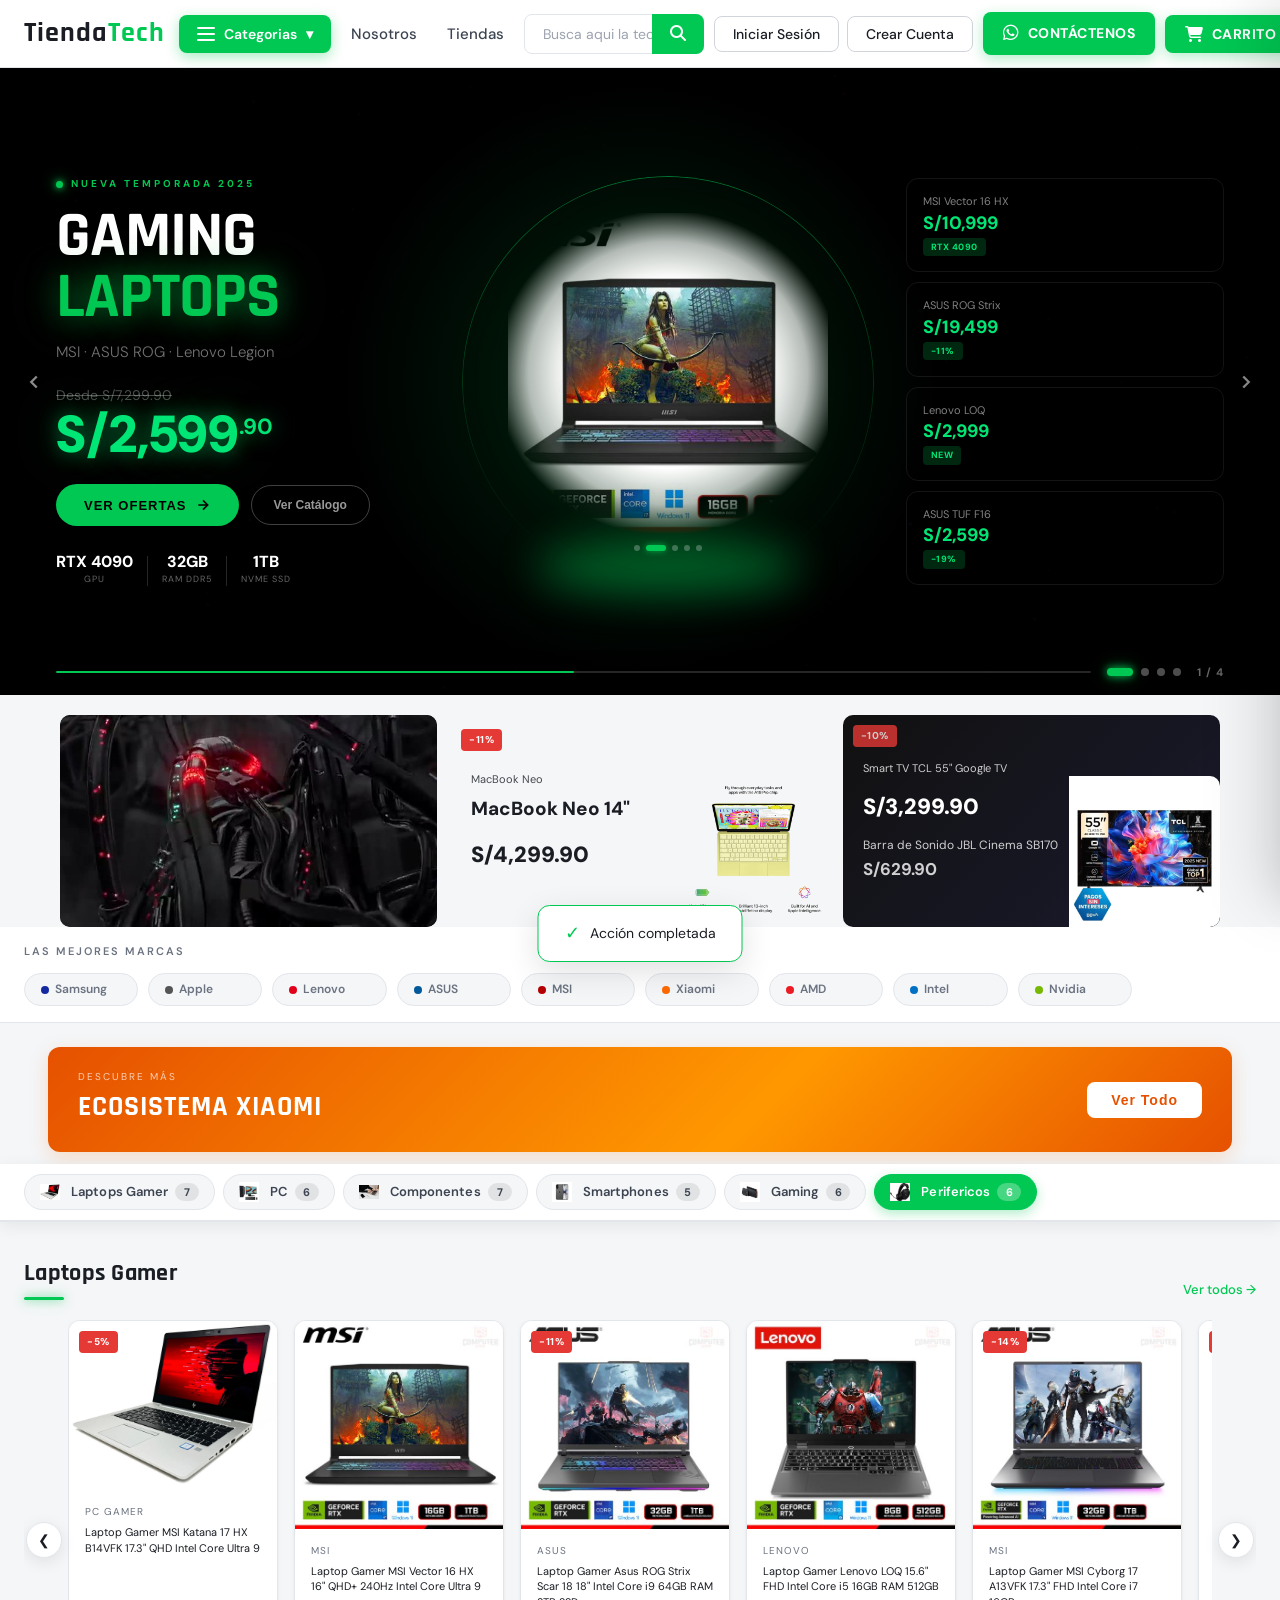
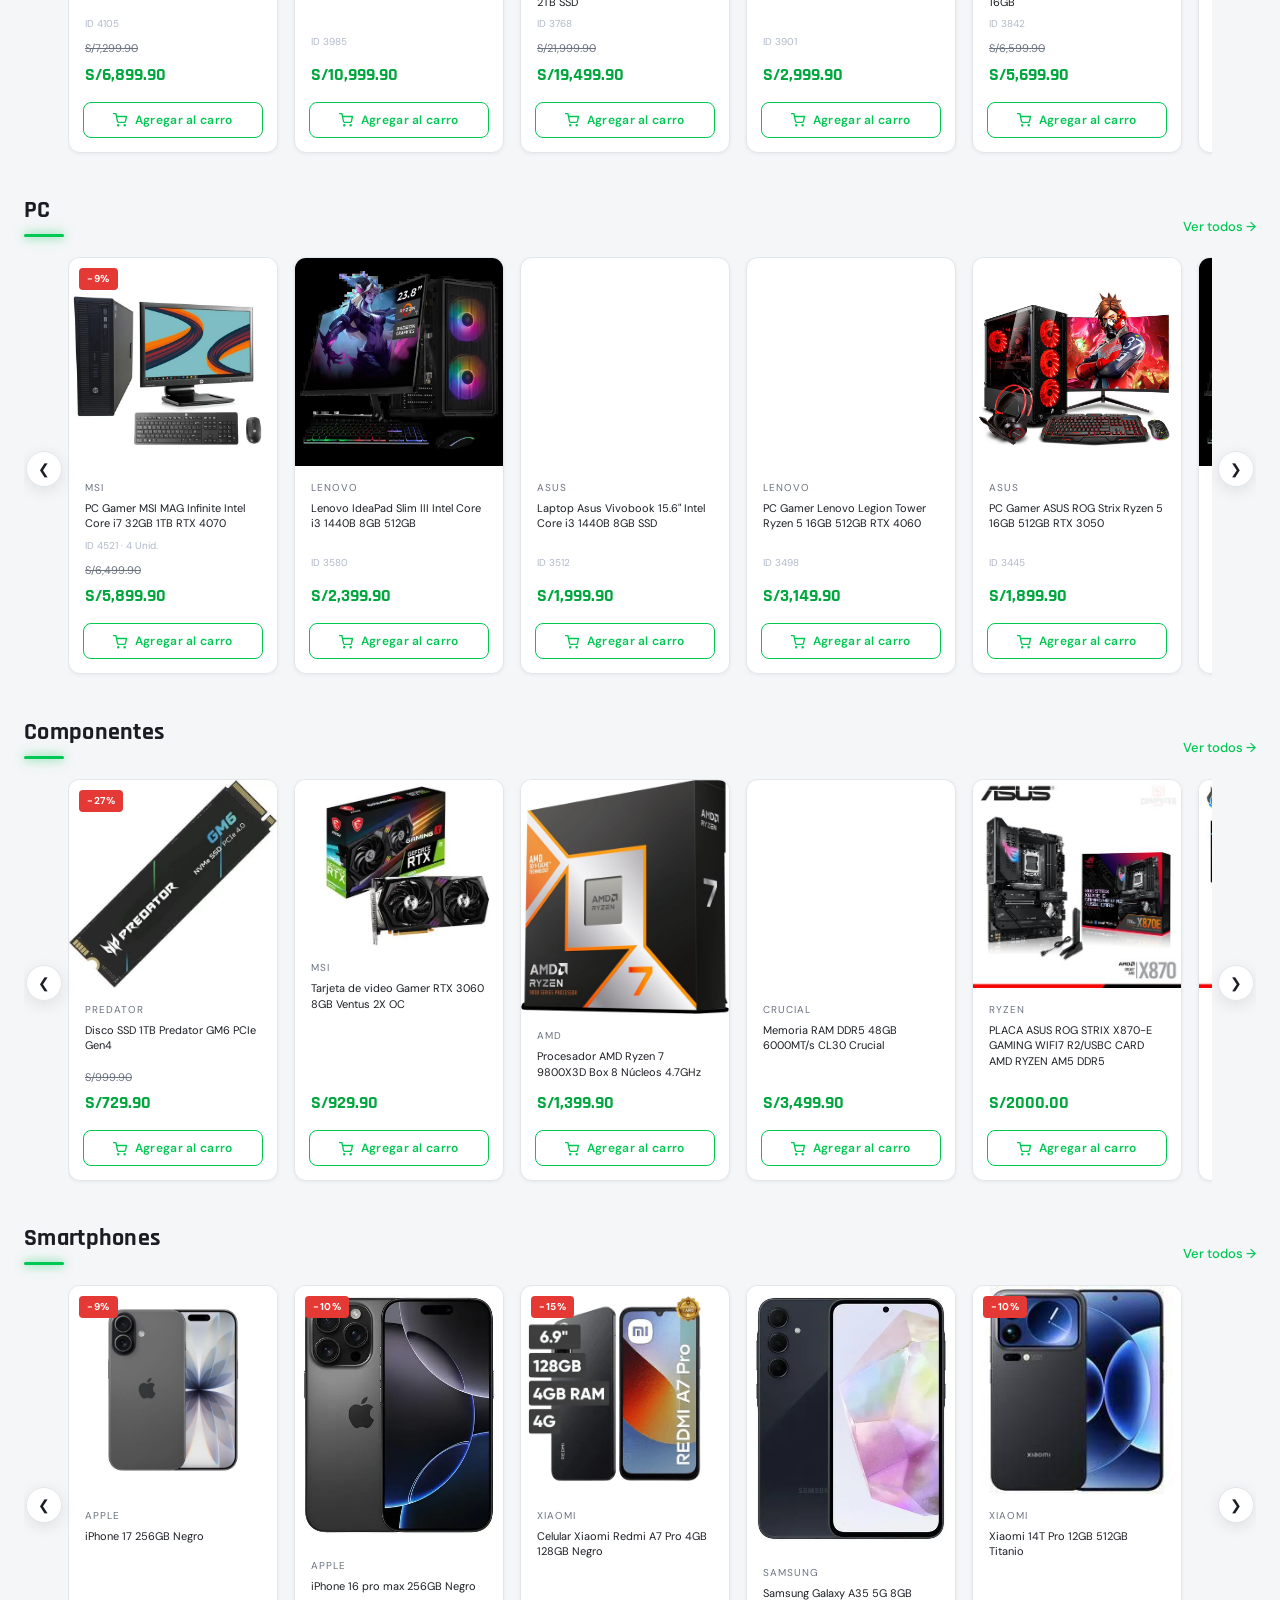
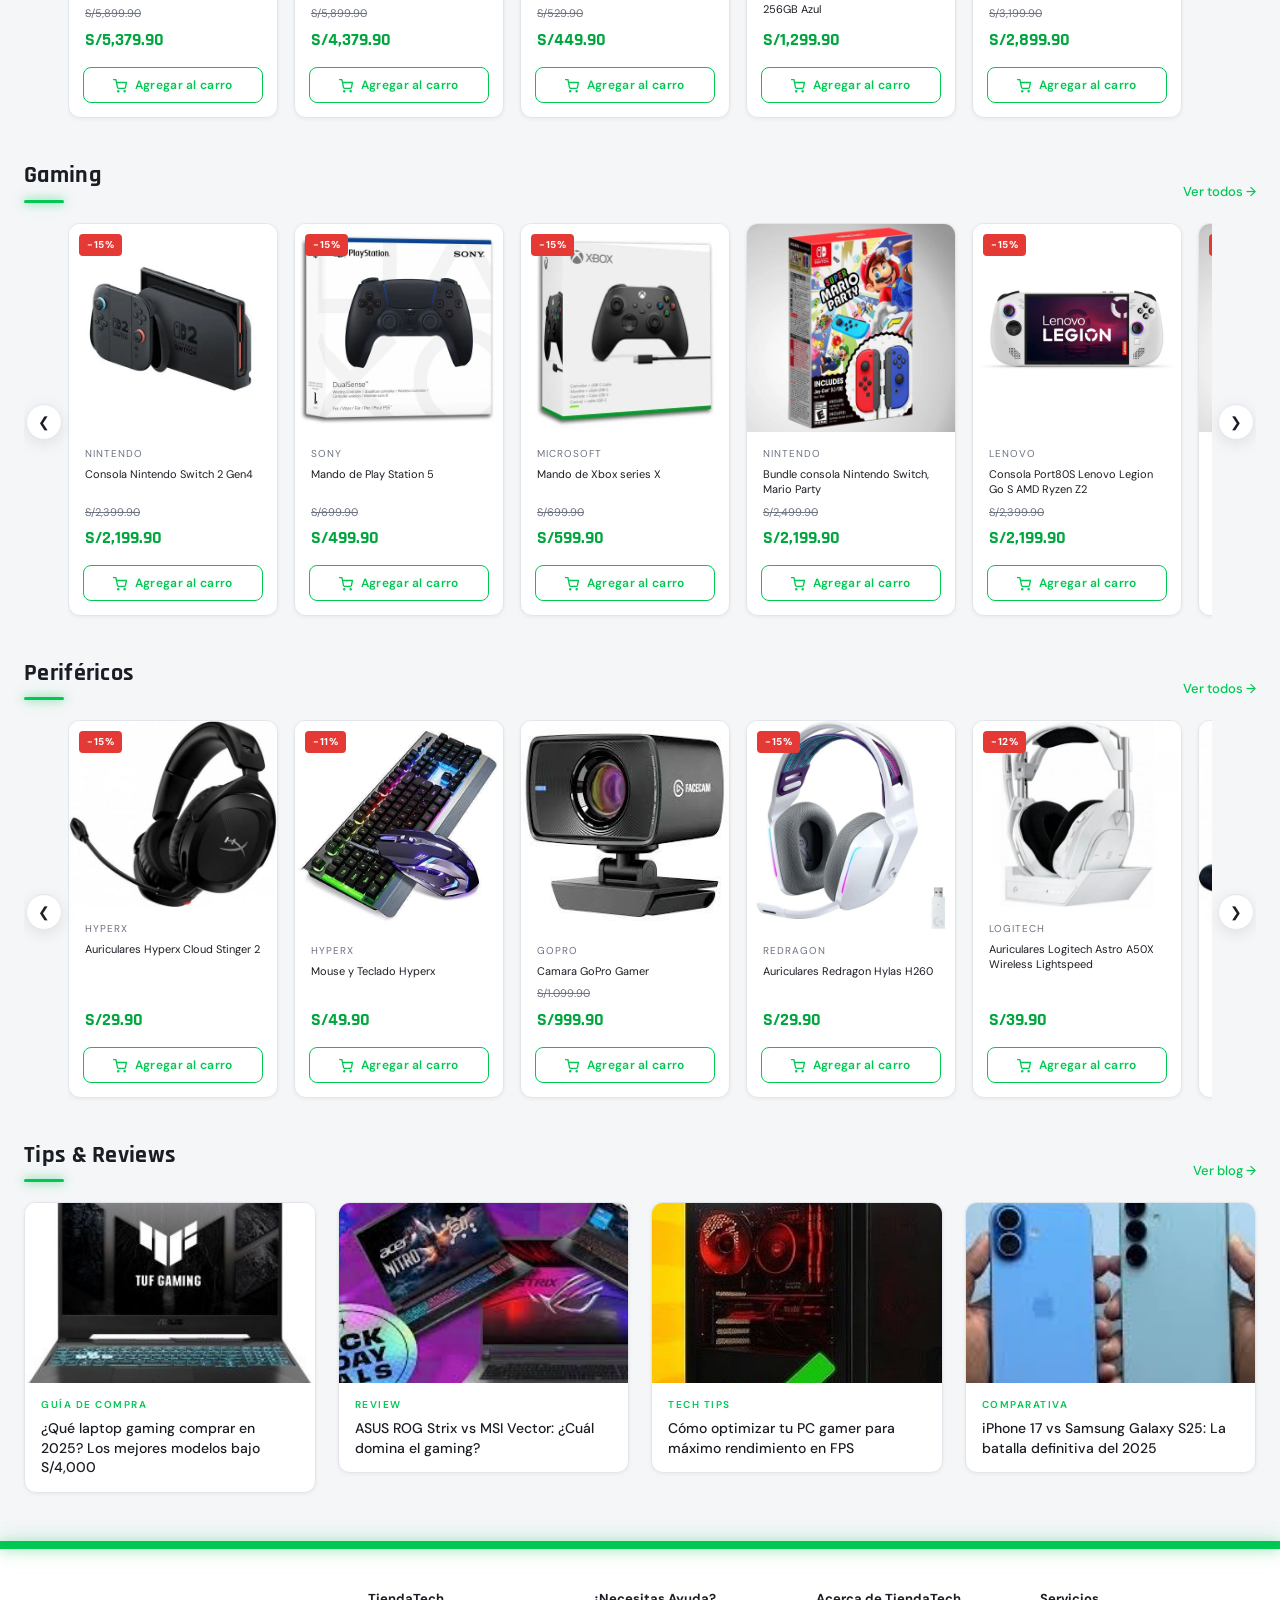
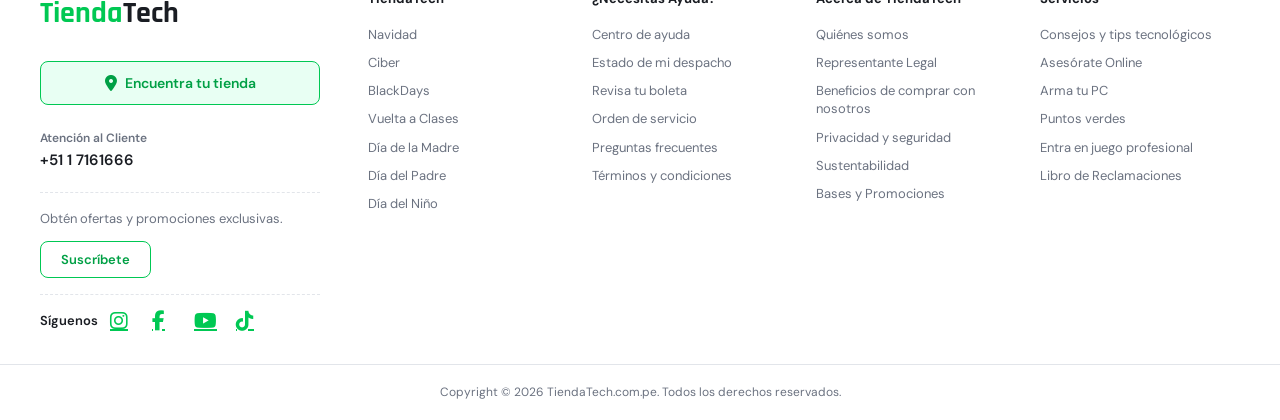
==== commit 12552c66: "Update print statement from 'Hello' to 'Goodbye'" ====
--- a/index.html
+++ b/index.html
@@ -288,10 +288,10 @@
               <div class="hs-inner-carousel" id="innerCarousel0">
                 <div class="hs-inner-track" id="innerTrack0">
                   <img src="imagenes/laptop.jpg"  alt="Gaming Laptop"       class="hs-main-img">
-                  <img src="imagenes/laptop2.jpg" alt="Gaming Laptop 2"     class="hs-main-img">
-                  <img src="imagenes/laptop3.jpg" alt="Gaming Laptop 3"     class="hs-main-img">
-                  <img src="imagenes/laptop4.jpg" alt="Gaming Laptop 4"     class="hs-main-img">
-                  <img src="imagenes/laptop5.jpg" alt="Gaming Laptop 5"     class="hs-main-img">
+                  <img loading="lazy" decoding="async" src="imagenes/laptop2.jpg" alt="Gaming Laptop 2"     class="hs-main-img">
+                  <img loading="lazy" decoding="async" src="imagenes/laptop3.jpg" alt="Gaming Laptop 3"     class="hs-main-img">
+                  <img loading="lazy" decoding="async" src="imagenes/laptop4.jpg" alt="Gaming Laptop 4"     class="hs-main-img">
+                  <img loading="lazy" decoding="async" src="imagenes/laptop5.jpg" alt="Gaming Laptop 5"     class="hs-main-img">
                 </div>
                 <div class="hs-inner-dots" id="innerDots0"></div>
               </div>
@@ -324,7 +324,13 @@
         </div>
 
         <!-- Video oculto para compatibilidad con JS -->
-        <video id="heroVideo" src="imagenes/videoplayback.mp4" muted autoplay loop playsinline preload="metadata" style="display:none"></video>
+        <video id="heroVideo" src="imagenes/videoplayback.mp4" muted loop playsinline preload="none" style="display:none"></video>
+        <!-- FIX rendimiento: este video estaba oculto (display:none) pero tenía
+             autoplay + preload="metadata", por lo que descargaba y reproducía
+             en segundo plano sin que nadie lo viera jamás. Se quitó "autoplay"
+             y se cambió a preload="none". Los listeners de heroVideo en
+             index.js no se tocaron y siguen funcionando igual (no se usa
+             realmente porque el video nunca se reproduce, igual que antes). -->
       </div>
 
       <!-- ── SLIDE 2: Smartphones ── -->
@@ -366,12 +372,12 @@
               <div class="hs-img-glow s2-glow"></div>
               <div class="hs-inner-carousel" id="innerCarousel1">
                 <div class="hs-inner-track" id="innerTrack1">
-                  <img src="imagenes/a.png"           alt="iPhone 17 Pro"    class="hs-main-img hs-phone">
-                  <img src="imagenes/iphone17negro.jpg" alt="iPhone 17 Negro" class="hs-main-img hs-phone">
-                  <img src="imagenes/iphone15.png"    alt="iPhone 15"        class="hs-main-img hs-phone">
-                  <img src="imagenes/apple 16.jpg"    alt="Apple 16"         class="hs-main-img hs-phone">
-                  <img src="imagenes/redmi.png"       alt="Redmi"            class="hs-main-img hs-phone">
-                  <img src="imagenes/mi.jpg"          alt="Xiaomi Mi"        class="hs-main-img hs-phone">
+                  <img loading="lazy" decoding="async" src="imagenes/a.jpg"           alt="iPhone 17 Pro"    class="hs-main-img hs-phone">
+                  <img loading="lazy" decoding="async" src="imagenes/iphone17negro.jpg" alt="iPhone 17 Negro" class="hs-main-img hs-phone">
+                  <img loading="lazy" decoding="async" src="imagenes/iphone15.jpg"    alt="iPhone 15"        class="hs-main-img hs-phone">
+                  <img loading="lazy" decoding="async" src="imagenes/apple 16.jpg"    alt="Apple 16"         class="hs-main-img hs-phone">
+                  <img loading="lazy" decoding="async" src="imagenes/redmi.png"       alt="Redmi"            class="hs-main-img hs-phone">
+                  <img loading="lazy" decoding="async" src="imagenes/mi.jpg"          alt="Xiaomi Mi"        class="hs-main-img hs-phone">
                 </div>
                 <div class="hs-inner-dots" id="innerDots1"></div>
               </div>
@@ -442,12 +448,12 @@
               <div class="hs-img-glow s3-glow"></div>
               <div class="hs-inner-carousel" id="innerCarousel2">
                 <div class="hs-inner-track" id="innerTrack2">
-                  <img src="imagenes/v.jpeg"           alt="RTX 4090"         class="hs-main-img">
-                  <img src="imagenes/Tarjetadevideo.jpg" alt="Tarjeta de Video" class="hs-main-img">
-                  <img src="imagenes/amdryzen.jpg"     alt="AMD Ryzen"        class="hs-main-img">
-                  <img src="imagenes/componentes1.png" alt="Componentes"      class="hs-main-img">
-                  <img src="imagenes/placa-asus-rog-strix-x870-e-gaming-wifi7-r2usbc-card-amd-ryzen-am5-ddr5-pn90mb1p00-m0vay0.jpg" alt="Placa ASUS ROG" class="hs-main-img">
-                  <img src="imagenes/fuente-de-poder-antryx-b600-v3-600w-atx-v231.jpg" alt="Fuente de Poder" class="hs-main-img">
+                  <img loading="lazy" decoding="async" src="imagenes/v.jpeg"           alt="RTX 4090"         class="hs-main-img">
+                  <img loading="lazy" decoding="async" src="imagenes/Tarjetadevideo.jpg" alt="Tarjeta de Video" class="hs-main-img">
+                  <img loading="lazy" decoding="async" src="imagenes/amdryzen.jpg"     alt="AMD Ryzen"        class="hs-main-img">
+                  <img loading="lazy" decoding="async" src="imagenes/componentes1.jpg" alt="Componentes"      class="hs-main-img">
+                  <img loading="lazy" decoding="async" src="imagenes/placa-asus-rog-strix-x870-e-gaming-wifi7-r2usbc-card-amd-ryzen-am5-ddr5-pn90mb1p00-m0vay0.jpg" alt="Placa ASUS ROG" class="hs-main-img">
+                  <img loading="lazy" decoding="async" src="imagenes/fuente-de-poder-antryx-b600-v3-600w-atx-v231.jpg" alt="Fuente de Poder" class="hs-main-img">
                 </div>
                 <div class="hs-inner-dots" id="innerDots2"></div>
               </div>
@@ -481,7 +487,7 @@
 
       <!-- ── SLIDE 4: Consolas Gaming ── -->
       <div class="hero-slide s4 hero">
-        <div class="hs-bg-img" style="background-image:url('imagenes/ps5digitalbundleportada.png')"></div>
+        <div class="hs-bg-img" style="background-image:url('imagenes/ps5digitalbundleportada.jpg')"></div>
         <div class="hs-orb s4-orb"></div>
 
         <div class="hs-layout">
@@ -518,10 +524,10 @@
               <div class="hs-img-glow s4-glow"></div>
               <div class="hs-inner-carousel" id="innerCarousel3">
                 <div class="hs-inner-track" id="innerTrack3">
-                  <img src="imagenes/ps5digitalbundleportada.png" alt="PlayStation 5"   class="hs-main-img">
-                  <img src="imagenes/mando.jpg"      alt="DualSense PS5"     class="hs-main-img">
-                  <img src="imagenes/mandoxbox.jpg"  alt="Control Xbox"      class="hs-main-img">
-                  <img src="imagenes/switch.jpg"     alt="Nintendo Switch 2" class="hs-main-img">
+                  <img loading="lazy" decoding="async" src="imagenes/ps5digitalbundleportada.jpg" alt="PlayStation 5"   class="hs-main-img">
+                  <img loading="lazy" decoding="async" src="imagenes/mando.jpg"      alt="DualSense PS5"     class="hs-main-img">
+                  <img loading="lazy" decoding="async" src="imagenes/mandoxbox.jpg"  alt="Control Xbox"      class="hs-main-img">
+                  <img loading="lazy" decoding="async" src="imagenes/switch.jpg"     alt="Nintendo Switch 2" class="hs-main-img">
                 </div>
                 <div class="hs-inner-dots" id="innerDots3"></div>
               </div>
@@ -582,12 +588,21 @@
  <div class="featured-banners">
 
     <div class="feat-banner dark" style="padding:0;overflow:hidden;position:relative;">
+      <!-- FIX rendimiento: antes este video (2.2MB) se descargaba y
+           reproducía YA, al mismo tiempo que el heroVideo oculto de arriba
+           y todas las imágenes del hero — dos videos a la vez al cargar la
+           página. Ahora usa data-src + poster y solo se carga/reproduce
+           cuando el banner está por entrar en pantalla (ver index.js,
+           función lazyLoadFeaturedVideo). El comportamiento final
+           (autoplay, mute, loop) es idéntico una vez visible. -->
       <video
-        src="imagenes/videoplayback.mp4"
-        autoplay
+        id="featuredVideo"
+        data-src="imagenes/videoplayback.mp4"
+        poster="imagenes/videoplayback-poster.jpg"
         muted
         loop
         playsinline
+        preload="none"
         style="width:100%;height:100%;object-fit:cover;display:block;border-radius:inherit;"
       ></video>
     </div>
@@ -597,7 +612,7 @@
       <h3 style="font-size:19px;">MacBook Neo 14"</h3>
       <div class="bprice" style="margin-top:6px;">S/4,299.90</div>
       <span class="badge" style="margin-top:4px;">-11%</span>
-      <img src="imagenes/mac.png" alt="MacBook Neo">
+      <img loading="lazy" decoding="async" src="imagenes/mac.png" alt="MacBook Neo">
     </div>
 
     <div class="feat-banner dark">
@@ -608,7 +623,7 @@
     <strong style="font-size:17px;">S/629.90</strong>
     <span class="badge red">-10%</span>
   </p>
-  <img src="imagenes/Smart.jpg" alt="Smart TV">
+  <img loading="lazy" decoding="async" src="imagenes/Smart.jpg" alt="Smart TV">
 </div>
 
   </div>
@@ -659,7 +674,7 @@
       <div class="products-track">
 
         <div class="product-card" data-brand="PC GAMER" data-id="4105" data-name="Laptop Gamer MSI Katana 17 HX B14VFK 17.3&quot; QHD Intel Core Ultra 9" data-price="6,899.90">
-          <img src="imagenes/laptop.jpg" alt="Laptop Gamer MSI Katana 17" onerror="this.style.display='none'">
+          <img loading="lazy" decoding="async" src="imagenes/laptop.jpg" alt="Laptop Gamer MSI Katana 17" onerror="this.style.display='none'">
           <div class="product-brand">PC GAMER</div>
           <div class="product-name">Laptop Gamer MSI Katana 17 HX B14VFK 17.3" QHD Intel Core Ultra 9</div>
           <div class="product-id">ID 4105</div>
@@ -670,7 +685,7 @@
         </div>
 
         <div class="product-card" data-brand="MSI" data-id="3985" data-name="Laptop Gamer MSI Vector 16 HX 16&quot; QHD+ 240Hz Intel Core Ultra 9" data-price="10,999.90">
-          <img src="imagenes/laptop2.jpg" alt="Laptop Gamer MSI Vector 16" onerror="this.style.display='none'">
+          <img loading="lazy" decoding="async" src="imagenes/laptop2.jpg" alt="Laptop Gamer MSI Vector 16" onerror="this.style.display='none'">
           <div class="product-brand">MSI</div>
           <div class="product-name">Laptop Gamer MSI Vector 16 HX 16" QHD+ 240Hz Intel Core Ultra 9</div>
           <div class="product-id">ID 3985</div>
@@ -679,7 +694,7 @@
         </div>
 
         <div class="product-card" data-brand="ASUS" data-id="3768" data-name="Laptop Gamer Asus ROG Strix Scar 18 18&quot; Intel Core i9 64GB RAM 2TB SSD" data-price="19,499.90">
-          <img src="imagenes/laptop3.jpg" alt="Laptop Gamer Asus ROG Strix Scar 18" onerror="this.style.display='none'">
+          <img loading="lazy" decoding="async" src="imagenes/laptop3.jpg" alt="Laptop Gamer Asus ROG Strix Scar 18" onerror="this.style.display='none'">
           <div class="product-brand">ASUS</div>
           <div class="product-name">Laptop Gamer Asus ROG Strix Scar 18 18" Intel Core i9 64GB RAM 2TB SSD</div>
           <div class="product-id">ID 3768</div>
@@ -690,7 +705,7 @@
         </div>
 
         <div class="product-card" data-brand="Lenovo" data-id="3901" data-name="Laptop Gamer Lenovo LOQ 15.6&quot; FHD Intel Core i5 16GB RAM 512GB" data-price="2,999.90">
-          <img src="imagenes/laptop4.jpg" alt="Laptop Gamer Lenovo LOQ" onerror="this.style.display='none'">
+          <img loading="lazy" decoding="async" src="imagenes/laptop4.jpg" alt="Laptop Gamer Lenovo LOQ" onerror="this.style.display='none'">
           <div class="product-brand">LENOVO</div>
           <div class="product-name">Laptop Gamer Lenovo LOQ 15.6" FHD Intel Core i5 16GB RAM 512GB</div>
           <div class="product-id">ID 3901</div>
@@ -699,7 +714,7 @@
         </div>
 
         <div class="product-card" data-brand="MSI" data-id="3842" data-name="Laptop Gamer MSI Cyborg 17 A13VFK 17.3&quot; FHD Intel Core i7 16GB" data-price="5,699.90">
-          <img src="imagenes/laptop5.jpg" alt="Laptop Gamer MSI Cyborg" onerror="this.style.display='none'">
+          <img loading="lazy" decoding="async" src="imagenes/laptop5.jpg" alt="Laptop Gamer MSI Cyborg" onerror="this.style.display='none'">
           <div class="product-brand">MSI</div>
           <div class="product-name">Laptop Gamer MSI Cyborg 17 A13VFK 17.3" FHD Intel Core i7 16GB</div>
           <div class="product-id">ID 3842</div>
@@ -710,7 +725,7 @@
         </div>
 
         <div class="product-card" data-brand="ASUS" data-id="3755" data-name="Laptop Gamer ASUS TUF Gaming F16 16&quot; Intel i5 144Hz 16GB 512GB" data-price="2,599.90">
-          <img src="imagenes/laptop6.jpeg" alt="Laptop Gamer ASUS TUF" onerror="this.style.display='none'">
+          <img loading="lazy" decoding="async" src="imagenes/laptop6.jpeg" alt="Laptop Gamer ASUS TUF" onerror="this.style.display='none'">
           <div class="product-brand">ASUS</div>
           <div class="product-name">Laptop Gamer ASUS TUF Gaming F16 16" Intel i5 144Hz 16GB 512GB</div>
           <div class="product-id">ID 3755</div>
@@ -720,7 +735,7 @@
           <button class="add-cart-btn"><svg width="14" height="14" viewBox="0 0 24 24" fill="none" stroke="currentColor" stroke-width="2.3" stroke-linecap="round" stroke-linejoin="round" style="vertical-align:middle;margin-right:4px"><circle cx="9" cy="21" r="1"/><circle cx="20" cy="21" r="1"/><path d="M1 1h4l2.68 13.39a2 2 0 0 0 2 1.61h9.72a2 2 0 0 0 2-1.61L23 6H6"/></svg> Agregar al carro</button>
         </div>
         <div class="product-card" data-brand="intel" data-id="3755" data-name="Notebook Acer Nitro Lite 16 &quot; Intel i5 144Hz 16GB 512GB" data-price="2,599.90">
-          <img src="imagenes/laptop7.jpg" alt="Laptop Gamer ASUS TUF" onerror="this.style.display='none'">
+          <img loading="lazy" decoding="async" src="imagenes/laptop7.jpg" alt="Laptop Gamer ASUS TUF" onerror="this.style.display='none'">
           <div class="product-brand">intel</div>
           <div class="product-name">Notebook Acer Nitro Lite 16" Intel i5 144Hz 16GB 512GB</div>
           <div class="product-id">ID 3756</div>
@@ -749,7 +764,7 @@
       <div class="products-track">
 
         <div class="product-card" data-brand="MSI" data-id="4521" data-name="PC Gamer MSI MAG Infinite Intel Core i7 32GB 1TB RTX 4070" data-price="5,899.90">
-          <img src="imagenes/pc1.jpg" alt="PC Gamer MSI MAG Infinite" onerror="this.style.display='none'">
+          <img loading="lazy" decoding="async" src="imagenes/pc1.jpg" alt="PC Gamer MSI MAG Infinite" onerror="this.style.display='none'">
           <div class="product-brand">MSI</div>
           <div class="product-name">PC Gamer MSI MAG Infinite Intel Core i7 32GB 1TB RTX 4070</div>
           <div class="product-id">ID 4521 · <span>4 Unid.</span></div>
@@ -760,7 +775,7 @@
         </div>
 
         <div class="product-card" data-brand="Lenovo" data-id="3580" data-name="Lenovo IdeaPad Slim III Intel Core i3 1440B 8GB 512GB" data-price="2,399.90">
-          <img src="imagenes/pc2.jpg" alt="Lenovo IdeaPad Slim III" onerror="this.style.display='none'">
+          <img loading="lazy" decoding="async" src="imagenes/pc2.jpg" alt="Lenovo IdeaPad Slim III" onerror="this.style.display='none'">
           <div class="product-brand">LENOVO</div>
           <div class="product-name">Lenovo IdeaPad Slim III Intel Core i3 1440B 8GB 512GB</div>
           <div class="product-id">ID 3580</div>
@@ -769,7 +784,7 @@
         </div>
 
         <div class="product-card" data-brand="ASUS" data-id="3512" data-name="Laptop Asus Vivobook 15.6&quot; Intel Core i3 1440B 8GB SSD" data-price="1,999.90">
-          <img src="imagenes/pc3.jpg" alt="Laptop Asus Vivobook" onerror="this.style.display='none'">
+          <img loading="lazy" decoding="async" src="imagenes/pc3.jpg" alt="Laptop Asus Vivobook" onerror="this.style.display='none'">
           <div class="product-brand">ASUS</div>
           <div class="product-name">Laptop Asus Vivobook 15.6" Intel Core i3 1440B 8GB SSD</div>
           <div class="product-id">ID 3512</div>
@@ -778,7 +793,7 @@
         </div>
 
         <div class="product-card" data-brand="Lenovo" data-id="3498" data-name="PC Gamer Lenovo Legion Tower Ryzen 5 16GB 512GB RTX 4060" data-price="3,149.90">
-          <img src="imagenes/pc4.png" alt="PC Gamer Lenovo Legion Tower" onerror="this.style.display='none'">
+          <img loading="lazy" decoding="async" src="imagenes/pc4.png" alt="PC Gamer Lenovo Legion Tower" onerror="this.style.display='none'">
           <div class="product-brand">LENOVO</div>
           <div class="product-name">PC Gamer Lenovo Legion Tower Ryzen 5 16GB 512GB RTX 4060</div>
           <div class="product-id">ID 3498</div>
@@ -787,7 +802,7 @@
         </div>
 
         <div class="product-card" data-brand="ASUS" data-id="3445" data-name="PC Gamer ASUS ROG Strix Ryzen 5 16GB 512GB RTX 3050" data-price="1,899.90">
-          <img src="imagenes/pc5.jpeg" alt="PC Gamer ASUS ROG Strix" onerror="this.style.display='none'">
+          <img loading="lazy" decoding="async" src="imagenes/pc5.jpeg" alt="PC Gamer ASUS ROG Strix" onerror="this.style.display='none'">
           <div class="product-brand">ASUS</div>
           <div class="product-name">PC Gamer ASUS ROG Strix Ryzen 5 16GB 512GB RTX 3050</div>
           <div class="product-id">ID 3445</div>
@@ -796,7 +811,7 @@
         </div>
 
         <div class="product-card" data-brand="HP" data-id="3388" data-name="PC Gamer HP Omen Intel Core i5 16GB 512GB RTX 3060" data-price="2,199.90">
-          <img src="imagenes/pc2.jpg" alt="PC Gamer HP Omen" onerror="this.style.display='none'">
+          <img loading="lazy" decoding="async" src="imagenes/pc2.jpg" alt="PC Gamer HP Omen" onerror="this.style.display='none'">
           <div class="product-brand">HP</div>
           <div class="product-name">PC Gamer HP Omen Intel Core i5 16GB 512GB RTX 3060</div>
           <div class="product-id">ID 3388</div>
@@ -820,7 +835,7 @@
       <div class="products-track">
 
         <div class="product-card" data-brand="PREDATOR" data-id="2901" data-name="Disco SSD 1TB Predator GM6 PCIe Gen4" data-price="729.90">
-          <img src="imagenes/componentes1.png" alt="Disco SSD Predator GM6" onerror="this.style.display='none'">
+          <img loading="lazy" decoding="async" src="imagenes/componentes1.jpg" alt="Disco SSD Predator GM6" onerror="this.style.display='none'">
           <div class="product-brand">PREDATOR</div>
           <div class="product-name">Disco SSD 1TB Predator GM6 PCIe Gen4</div>
           <span class="badge">-27%</span>
@@ -830,7 +845,7 @@
         </div>
 
         <div class="product-card" data-brand="MSI" data-id="2745" data-name="Tarjeta de video Gamer RTX 3060 8GB Ventus 2X OC" data-price="929.90">
-          <img src="imagenes/Tarjetadevideo.jpg" alt="Tarjeta de video RTX 3060" onerror="this.style.display='none'">
+          <img loading="lazy" decoding="async" src="imagenes/Tarjetadevideo.jpg" alt="Tarjeta de video RTX 3060" onerror="this.style.display='none'">
           <div class="product-brand">MSI</div>
           <div class="product-name">Tarjeta de video Gamer RTX 3060 8GB Ventus 2X OC</div>
           <div class="product-price">S/929.90</div>
@@ -838,7 +853,7 @@
         </div>
 
         <div class="product-card" data-brand="AMD" data-id="2680" data-name="Procesador AMD Ryzen 7 9800X3D Box 8 Núcleos 4.7GHz" data-price="1,399.90">
-          <img src="imagenes/amdryzen.jpg" alt="Procesador AMD Ryzen 7" onerror="this.style.display='none'">
+          <img loading="lazy" decoding="async" src="imagenes/amdryzen.jpg" alt="Procesador AMD Ryzen 7" onerror="this.style.display='none'">
           <div class="product-brand">AMD</div>
           <div class="product-name">Procesador AMD Ryzen 7 9800X3D Box 8 Núcleos 4.7GHz</div>
           <div class="product-price">S/1,399.90</div>
@@ -846,7 +861,7 @@
         </div>
 
         <div class="product-card" data-brand="Crucial" data-id="2540" data-name="Memoria RAM DDR5 48GB 6000MT/s CL30 Crucial" data-price="3,499.90">
-          <img src="imagenes/kingston.jpg" alt="Memoria RAM DDR5 Crucial" onerror="this.style.display='none'">
+          <img loading="lazy" decoding="async" src="imagenes/kingston.jpg" alt="Memoria RAM DDR5 Crucial" onerror="this.style.display='none'">
           <div class="product-brand">CRUCIAL</div>
           <div class="product-name">Memoria RAM DDR5 48GB 6000MT/s CL30 Crucial</div>
           <div class="product-price">S/3,499.90</div>
@@ -854,7 +869,7 @@
         </div>
 
         <div class="product-card" data-brand="Ryzen" data-id="2745" data-name="PLACA ASUS ROG STRIX X870-E GAMING WIFI7 R2/USBC CARD AMD RYZEN AM5 DDR5" data-price="929.90">
-          <img src="imagenes/placa-asus-rog-strix-x870-e-gaming-wifi7-r2usbc-card-amd-ryzen-am5-ddr5-pn90mb1p00-m0vay0.jpg" alt="PLACA ASUS ROG STRIX X870-E GAMING WIFI7 R2/USBC CARD AMD RYZEN AM5 DDR5" onerror="this.style.display='none'">
+          <img loading="lazy" decoding="async" src="imagenes/placa-asus-rog-strix-x870-e-gaming-wifi7-r2usbc-card-amd-ryzen-am5-ddr5-pn90mb1p00-m0vay0.jpg" alt="PLACA ASUS ROG STRIX X870-E GAMING WIFI7 R2/USBC CARD AMD RYZEN AM5 DDR5" onerror="this.style.display='none'">
           <div class="product-brand">Ryzen</div>
           <div class="product-name">PLACA ASUS ROG STRIX X870-E GAMING WIFI7 R2/USBC CARD AMD RYZEN AM5 DDR5</div>
           <div class="product-price">S/2000.00</div>
@@ -862,7 +877,7 @@
         </div>
 
         <div class="product-card" data-brand="ANTRYX" data-id="2745" data-name="FUENTE DE PODER ANTRYX B600 V3 600W ATX v2.31" data-price="129.90">
-          <img src="imagenes/fuente-de-poder-antryx-b600-v3-600w-atx-v231.jpg" alt="FUENTE DE PODER ANTRYX B600 V3 600W ATX v2.31" onerror="this.style.display='none'">
+          <img loading="lazy" decoding="async" src="imagenes/fuente-de-poder-antryx-b600-v3-600w-atx-v231.jpg" alt="FUENTE DE PODER ANTRYX B600 V3 600W ATX v2.31" onerror="this.style.display='none'">
           <div class="product-brand">ANTRYX</div>
           <div class="product-name">FUENTE DE PODER ANTRYX B600 V3 600W ATX v2.31</div>
           <div class="product-price">S/129.90</div>
@@ -870,7 +885,7 @@
         </div>
 
         <div class="product-card" data-brand="Kingston FURY" data-id="2410" data-name="Memoria RAM DDR5 16GB 5600MHz Kingston Fury" data-price="1,199.90">
-          <img src="imagenes/kingston.jpg" alt="Memoria RAM Kingston FURY" onerror="this.style.display='none'">
+          <img loading="lazy" decoding="async" src="imagenes/kingston.jpg" alt="Memoria RAM Kingston FURY" onerror="this.style.display='none'">
           <div class="product-brand">KINGSTON FURY</div>
           <div class="product-name">Memoria RAM DDR5 16GB 5600MHz Kingston Fury</div>
           <span class="badge">-20%</span>
@@ -895,7 +910,7 @@
       <div class="products-track">
 
         <div class="product-card" data-brand="Apple" data-id="1980" data-name="iPhone 17 256GB Negro" data-price="5,379.90">
-          <img src="imagenes/iphone17negro.jpg" alt="iPhone 17 256GB Negro" onerror="this.style.display='none'">
+          <img loading="lazy" decoding="async" src="imagenes/iphone17negro.jpg" alt="iPhone 17 256GB Negro" onerror="this.style.display='none'">
           <div class="product-brand">APPLE</div>
           <div class="product-name">iPhone 17 256GB Negro</div>
           <span class="badge">-9%</span>
@@ -905,7 +920,7 @@
         </div>
 
         <div class="product-card" data-brand="Apple" data-id="1980" data-name="iPhone 16 pro max 256GB Negro" data-price="4,379.90">
-          <img src="imagenes/apple 16.jpg" alt="iPhone 16 pro max 256GB Negro" onerror="this.style.display='none'">
+          <img loading="lazy" decoding="async" src="imagenes/apple 16.jpg" alt="iPhone 16 pro max 256GB Negro" onerror="this.style.display='none'">
           <div class="product-brand">APPLE</div>
           <div class="product-name">iPhone 16 pro max 256GB Negro</div>
           <span class="badge">-10%</span>
@@ -915,7 +930,7 @@
         </div>
 
         <div class="product-card" data-brand="Xiaomi" data-id="1845" data-name="Celular Xiaomi Redmi A7 Pro 4GB 128GB Negro" data-price="449.90">
-          <img src="imagenes/redmi.png" alt="Celular Xiaomi Redmi A7 Pro" onerror="this.style.display='none'">
+          <img loading="lazy" decoding="async" src="imagenes/redmi.png" alt="Celular Xiaomi Redmi A7 Pro" onerror="this.style.display='none'">
           <div class="product-brand">XIAOMI</div>
           <div class="product-name">Celular Xiaomi Redmi A7 Pro 4GB 128GB Negro</div>
           <span class="badge">-15%</span>
@@ -925,7 +940,7 @@
         </div>
 
         <div class="product-card" data-brand="Samsung" data-id="1790" data-name="Samsung Galaxy A35 5G 8GB 256GB Azul" data-price="1,299.90">
-          <img src="imagenes/samsung.jpg" alt="Samsung Galaxy A35 5G 8GB 256GB Azul" onerror="this.style.display='none'">
+          <img loading="lazy" decoding="async" src="imagenes/samsung.jpg" alt="Samsung Galaxy A35 5G 8GB 256GB Azul" onerror="this.style.display='none'">
           <div class="product-brand">SAMSUNG</div>
           <div class="product-name">Samsung Galaxy A35 5G 8GB 256GB Azul</div>
           <div class="product-price">S/1,299.90</div>
@@ -933,7 +948,7 @@
         </div>
 
         <div class="product-card" data-brand="Xiaomi" data-id="1720" data-name="Xiaomi 14T Pro 12GB 512GB Titanio" data-price="2,899.90">
-          <img src="imagenes/mi.jpg" alt="Xiaomi 14T Pro" onerror="this.style.display='none'">
+          <img loading="lazy" decoding="async" src="imagenes/mi.jpg" alt="Xiaomi 14T Pro" onerror="this.style.display='none'">
           <div class="product-brand">XIAOMI</div>
           <div class="product-name">Xiaomi 14T Pro 12GB 512GB Titanio</div>
           <span class="badge">-10%</span>
@@ -959,7 +974,7 @@
       <div class="products-track">
 
          <div class="product-card" data-brand="Nintendo" data-id="1844" data-name="Consola Nintendo Switch 2 Gen4" data-price="2,199.90">
-          <img src="imagenes/switch.jpg" alt="Consola Nintendo Switch 2 Gen4" onerror="this.style.display='none'">
+          <img loading="lazy" decoding="async" src="imagenes/switch.jpg" alt="Consola Nintendo Switch 2 Gen4" onerror="this.style.display='none'">
           <div class="product-brand">Nintendo</div>
           <div class="product-name">Consola Nintendo Switch 2 Gen4</div>
           <span class="badge">-15%</span>
@@ -969,7 +984,7 @@
         </div>
 
         <div class="product-card" data-brand="Sony" data-id="1845" data-name="Mando de play station 5" data-price="499.90">
-          <img src="imagenes/mando.jpg" alt="Mando de play station 5" onerror="this.style.display='none'">
+          <img loading="lazy" decoding="async" src="imagenes/mando.jpg" alt="Mando de play station 5" onerror="this.style.display='none'">
           <div class="product-brand">SONY</div>
           <div class="product-name">Mando de Play Station 5</div>
           <span class="badge">-15%</span>
@@ -979,7 +994,7 @@
         </div>
 
         <div class="product-card" data-brand="Microsoft" data-id="1846" data-name="Mando de Xbox Series X" data-price="599.90">
-          <img src="imagenes/mandoxbox.jpg" alt="Mando de Xbox serie x" onerror="this.style.display='none'">
+          <img loading="lazy" decoding="async" src="imagenes/mandoxbox.jpg" alt="Mando de Xbox serie x" onerror="this.style.display='none'">
           <div class="product-brand">Microsoft</div>
           <div class="product-name">Mando de Xbox series X</div>
           <span class="badge">-15%</span>
@@ -988,7 +1003,7 @@
           <button class="add-cart-btn"><svg width="14" height="14" viewBox="0 0 24 24" fill="none" stroke="currentColor" stroke-width="2.3" stroke-linecap="round" stroke-linejoin="round" style="vertical-align:middle;margin-right:4px"><circle cx="9" cy="21" r="1"/><circle cx="20" cy="21" r="1"/><path d="M1 1h4l2.68 13.39a2 2 0 0 0 2 1.61h9.72a2 2 0 0 0 2-1.61L23 6H6"/></svg> Agregar al carro</button>
         </div>
          <div class="product-card" data-brand="Nintendo" data-id="1844" data-name="Bundle consola Nintendo Switch, Mario Party" data-price="2,199.90">
-          <img src="imagenes/nintentom.png" alt="Bundle consola Nintendo Switch, Mario Party" onerror="this.style.display='none'">
+          <img loading="lazy" decoding="async" src="imagenes/nintentom.jpg" alt="Bundle consola Nintendo Switch, Mario Party" onerror="this.style.display='none'">
           <div class="product-brand">Nintendo</div>
           <div class="product-name">Bundle consola Nintendo Switch, Mario Party</div>
           <div class="product-price-old">S/2,499.90</div>
@@ -1000,7 +1015,7 @@
 
 
         <div class="product-card" data-brand="Lenovo" data-id="1846" data-name="Consola Port80S Lenovo Legion Go S AMD Ryzen Z2" data-price="2,199.90">
-          <img src="imagenes/LENOVOConsola.jpg" alt="Consola Lenovo Legion Go S" onerror="this.style.display='none'">
+          <img loading="lazy" decoding="async" src="imagenes/LENOVOConsola.jpg" alt="Consola Lenovo Legion Go S" onerror="this.style.display='none'">
           <div class="product-brand">LENOVO</div>
           <div class="product-name">Consola Port80S Lenovo Legion Go S AMD Ryzen Z2</div>
           <span class="badge">-15%</span>
@@ -1010,7 +1025,7 @@
         </div>
 
         <div class="product-card" data-brand="Lenovo" data-id="1846" data-name="Consola PlayStation 5 Slim Digital" data-price="1,199.90">
-          <img src="imagenes/ps5digitalbundleportada.png" alt="Consola Lenovo Legion Go S" onerror="this.style.display='none'">
+          <img loading="lazy" decoding="async" src="imagenes/ps5digitalbundleportada.jpg" alt="Consola Lenovo Legion Go S" onerror="this.style.display='none'">
           <div class="product-brand">Sony</div>
           <div class="product-name">Consola PlayStation 5 Slim Digital</div>
           <span class="badge">-10%</span>
@@ -1035,7 +1050,7 @@
       <div class="products-track">
 
         <div class="product-card" data-brand="hyperx" data-id="1844" data-name="Auriculares Hyperx Cloud Stinger 2 " data-price="29.90">
-          <img src="imagenes/periferico1.jpg" alt="Auriculares Hyperx Cloud Stinger 2 " onerror="this.style.display='none'">
+          <img loading="lazy" decoding="async" src="imagenes/periferico1.jpg" alt="Auriculares Hyperx Cloud Stinger 2 " onerror="this.style.display='none'">
           <div class="product-brand">hyperx</div>
           <div class="product-name">Auriculares Hyperx Cloud Stinger 2 </div>
           <span class="badge">-15%</span>
@@ -1044,7 +1059,7 @@
         </div>
 
         <div class="product-card" data-brand="hyperx" data-id="1846" data-name="Mouse y Teclado Hyperx " data-price="49.90">
-          <img src="imagenes/mause_teclado.jpg" alt="Mouse y Teclado Hyperx " onerror="this.style.display='none'">
+          <img loading="lazy" decoding="async" src="imagenes/mause_teclado.jpg" alt="Mouse y Teclado Hyperx " onerror="this.style.display='none'">
           <div class="product-brand">hyperx</div>
           <div class="product-name">Mouse y Teclado Hyperx </div>
           <span class="badge">-11%</span>
@@ -1053,7 +1068,7 @@
         </div>
 
         <div class="product-card" data-brand="GoPro" data-id="1847" data-name="Camara GoPro Gamer" data-price="999.90">
-          <img src="imagenes/gopro.jpg" alt="Mando de Xbox serie x" onerror="this.style.display='none'">
+          <img loading="lazy" decoding="async" src="imagenes/gopro.jpg" alt="Mando de Xbox serie x" onerror="this.style.display='none'">
           <div class="product-brand">GOPRO</div>
           <div class="product-name">Camara GoPro Gamer</div>
           
@@ -1063,7 +1078,7 @@
         </div>
 
         <div class="product-card" data-brand="Redragon" data-id="1844" data-name="Auriculares Redragon Hylas H260 " data-price="29.90">
-          <img src="imagenes/auricular1.jpg" alt="Auriculares Redragon Hylas H260 " onerror="this.style.display='none'">
+          <img loading="lazy" decoding="async" src="imagenes/auricular1.jpg" alt="Auriculares Redragon Hylas H260 " onerror="this.style.display='none'">
           <div class="product-brand">Redragon</div>
           <div class="product-name">Auriculares Redragon Hylas H260 </div>
           <span class="badge">-15%</span>
@@ -1072,7 +1087,7 @@
         </div>
 
         <div class="product-card" data-brand="Logitech" data-id="1844" data-name="Auriculares Logitech Astro A50X Wireless Lightspeed  " data-price="39.90">
-          <img src="imagenes/auricular3.jpg" alt="Auriculares Logitech Astro A50X Wireless Lightspeed  " onerror="this.style.display='none'">
+          <img loading="lazy" decoding="async" src="imagenes/auricular3.jpg" alt="Auriculares Logitech Astro A50X Wireless Lightspeed  " onerror="this.style.display='none'">
           <div class="product-brand">Logitech</div>
           <div class="product-name">Auriculares Logitech Astro A50X Wireless Lightspeed  </div>
           <span class="badge">-12%</span>
@@ -1082,7 +1097,7 @@
 
 
          <div class="product-card" data-brand="Razer" data-id="1844" data-name="Auriculares Razer BLACKSHARK V2 X Green Black  " data-price="39.90">
-          <img src="imagenes/auricular4.jpg" alt="Auriculares Razer BLACKSHARK V2 X Green Black  " onerror="this.style.display='none'">
+          <img loading="lazy" decoding="async" src="imagenes/auricular4.jpg" alt="Auriculares Razer BLACKSHARK V2 X Green Black  " onerror="this.style.display='none'">
           <div class="product-brand">Razer</div>
           <div class="product-name">Auriculares Razer BLACKSHARK V2 X Green Black  </div>
           
@@ -1105,28 +1120,28 @@
     </div>
     <div class="tips-grid">
       <div class="tip-card" onclick="showPage('guide')" style="cursor:pointer;">
-        <img src="imagenes/gaming.jpg" alt="¿Cuál es la mejor laptop gamer?" onerror="this.style.display='none'">
+        <img loading="lazy" decoding="async" src="imagenes/gaming.jpg" alt="¿Cuál es la mejor laptop gamer?" onerror="this.style.display='none'">
         <div class="tip-body">
           <div class="tip-tag">Guía de Compra</div>
           <div class="tip-title">¿Qué laptop gaming comprar en 2025? Los mejores modelos bajo S/4,000</div>
         </div>
       </div>
       <div class="tip-card" onclick="showPage('review')" style="cursor:pointer;">
-        <img src="imagenes/vector3.jpg" alt="¿Cuál domina? " onerror="this.style.display='none'">
+        <img loading="lazy" decoding="async" src="imagenes/vector3.jpg" alt="¿Cuál domina? " onerror="this.style.display='none'">
         <div class="tip-body">
           <div class="tip-tag">Review</div>
           <div class="tip-title">ASUS ROG Strix vs MSI Vector: ¿Cuál domina el gaming?</div>
         </div>
       </div>
       <div class="tip-card" onclick="showPage('tips')" style="cursor:pointer;">
-        <img src="imagenes/optimizar2.jpg" alt="Optimización " onerror="this.style.display='none'">
+        <img loading="lazy" decoding="async" src="imagenes/optimizar2.jpg" alt="Optimización " onerror="this.style.display='none'">
         <div class="tip-body">
           <div class="tip-tag">Tech Tips</div>
           <div class="tip-title">Cómo optimizar tu PC gamer para máximo rendimiento en FPS</div>
         </div>
       </div>
       <div class="tip-card" onclick="showPage('phones')" style="cursor:pointer;">
-        <img src="imagenes/comparacion.jpg" alt="Comparación " onerror="this.style.display='none'">
+        <img loading="lazy" decoding="async" src="imagenes/comparacion.jpg" alt="Comparación " onerror="this.style.display='none'">
         <div class="tip-body">
           <div class="tip-tag">Comparativa</div>
           <div class="tip-title">iPhone 17 vs Samsung Galaxy S25: La batalla definitiva del 2025</div>
@@ -1325,18 +1340,18 @@
 </div>
 
     <div class="nos-valores">
-      <div class="nos-valor"><div class="nos-valor-icon"><img src="imagenes/vector.jpg" alt="Honestidad" style="width:48px;height:48px;object-fit:cover;border-radius:50%;"></div><h3>Honestidad</h3><p>Precios transparentes, sin letra chica. Lo que ves es lo que pagas.</p></div>
-      <div class="nos-valor"><div class="nos-valor-icon"><img src="imagenes/top.jpg" alt="Innovación" style="width:48px;height:48px;object-fit:cover;border-radius:50%;"></div><h3>Innovación</h3><p>Siempre los últimos lanzamientos, avant première para nuestros clientes.</p></div>
-      <div class="nos-valor"><div class="nos-valor-icon"><img src="imagenes/top3.jpg" alt="Compromiso" style="width:48px;height:48px;object-fit:cover;border-radius:50%;"></div><h3>Compromiso</h3><p>Soporte pre y post venta. Tu satisfacción es nuestra prioridad.</p></div>
+      <div class="nos-valor"><div class="nos-valor-icon"><img loading="lazy" decoding="async" src="imagenes/vector.jpg" alt="Honestidad" style="width:48px;height:48px;object-fit:cover;border-radius:50%;"></div><h3>Honestidad</h3><p>Precios transparentes, sin letra chica. Lo que ves es lo que pagas.</p></div>
+      <div class="nos-valor"><div class="nos-valor-icon"><img loading="lazy" decoding="async" src="imagenes/top.jpg" alt="Innovación" style="width:48px;height:48px;object-fit:cover;border-radius:50%;"></div><h3>Innovación</h3><p>Siempre los últimos lanzamientos, avant première para nuestros clientes.</p></div>
+      <div class="nos-valor"><div class="nos-valor-icon"><img loading="lazy" decoding="async" src="imagenes/top3.jpg" alt="Compromiso" style="width:48px;height:48px;object-fit:cover;border-radius:50%;"></div><h3>Compromiso</h3><p>Soporte pre y post venta. Tu satisfacción es nuestra prioridad.</p></div>
     </div>
 
     <div class="nos-team">
       <h2>Nuestro <span>Equipo</span></h2>
       <div class="team-grid">
-        <div class="team-card"><div class="team-avatar"><img src="imagenes/perfil.jpeg" alt="Cesar Calle" style="width:64px;height:64px;object-fit:cover;border-radius:50%;"></div><div class="team-name">Cesar Calle</div><div class="team-role">CEO & Fundador</div></div>
-        <div class="team-card"><div class="team-avatar"><img src="imagenes/perfil.jpeg" alt="Victor Noa" style="width:64px;height:64px;object-fit:cover;border-radius:50%;"></div><div class="team-name">Victor Noa</div><div class="team-role">Director de Tecnología</div></div>
-        <div class="team-card"><div class="team-avatar"><img src="imagenes/perfil.jpeg" alt="Luis Quispe" style="width:64px;height:64px;object-fit:cover;border-radius:50%;"></div><div class="team-name">Efrain Almerco</div><div class="team-role">Jefe de Soporte Técnico</div></div>
-        <div class="team-card"><div class="team-avatar"><img src="imagenes/perfil.jpeg" alt="Maria Lopez" style="width:64px;height:64px;object-fit:cover;border-radius:50%;"></div><div class="team-name">Jesus Cardenas</div><div class="team-role">Gerente de Marketing</div></div>
+        <div class="team-card"><div class="team-avatar"><img loading="lazy" decoding="async" src="imagenes/perfil.jpeg" alt="Cesar Calle" style="width:64px;height:64px;object-fit:cover;border-radius:50%;"></div><div class="team-name">Cesar Calle</div><div class="team-role">CEO & Fundador</div></div>
+        <div class="team-card"><div class="team-avatar"><img loading="lazy" decoding="async" src="imagenes/perfil.jpeg" alt="Victor Noa" style="width:64px;height:64px;object-fit:cover;border-radius:50%;"></div><div class="team-name">Victor Noa</div><div class="team-role">Director de Tecnología</div></div>
+        <div class="team-card"><div class="team-avatar"><img loading="lazy" decoding="async" src="imagenes/perfil.jpeg" alt="Luis Quispe" style="width:64px;height:64px;object-fit:cover;border-radius:50%;"></div><div class="team-name">Efrain Almerco</div><div class="team-role">Jefe de Soporte Técnico</div></div>
+        <div class="team-card"><div class="team-avatar"><img loading="lazy" decoding="async" src="imagenes/perfil.jpeg" alt="Maria Lopez" style="width:64px;height:64px;object-fit:cover;border-radius:50%;"></div><div class="team-name">Jesus Cardenas</div><div class="team-role">Gerente de Marketing</div></div>
       </div>
     </div>
   </div>
@@ -1410,7 +1425,7 @@
       <p class="guide-hero-sub">Analizamos el mercado peruano para darte las mejores opciones según tu presupuesto y necesidades.</p>
     </div>
     <div class="guide-hero-img-wrap">
-      <img src="imagenes/laptop4.jpg" alt="Laptop gaming">
+      <img loading="lazy" decoding="async" src="imagenes/laptop4.jpg" alt="Laptop gaming">
     </div>
   </div>
 
@@ -1429,7 +1444,7 @@
       <h2>¿Por qué una laptop gaming bajo S/4,000 es viable hoy?</h2>
       <p>El mercado de laptops gaming ha evolucionado enormemente. Lo que antes costaba S/6,000 ahora está disponible gracias a la competencia entre <strong>Lenovo, ASUS y MSI</strong>. En 2025 es perfectamente posible conseguir una máquina capaz de correr los últimos juegos en gráficos medios-altos en ese rango de precio.</p>
       <div class="guide-info-box">
-        <div class="guide-info-icon"><img src="imagenes/optimizar.jpg" alt="Info" style="width:36px;height:36px;object-fit:cover;border-radius:6px;"></div>
+        <div class="guide-info-icon"><img loading="lazy" decoding="async" src="imagenes/optimizar.jpg" alt="Info" style="width:36px;height:36px;object-fit:cover;border-radius:6px;"></div>
         <div><strong>¿Para quién es esta guía?</strong>
         <p>Para jugadores ocasionales y entusiastas que quieren rendimiento real sin gastar más de S/4,000. También útil si necesitas una laptop para trabajo y gaming.</p></div>
       </div>
@@ -1442,22 +1457,22 @@
         <div class="guide-spec-card">
           <h3>Pantalla</h3>
           <p>Mínimo <strong>Full HD</strong> a 144Hz. La tasa de refresco importa más que la resolución.</p>
-          <div class="guide-spec-icon"><img src="imagenes/pantalla.jpg" alt="Pantalla" width="50"></div>
+          <div class="guide-spec-icon"><img loading="lazy" decoding="async" src="imagenes/pantalla.jpg" alt="Pantalla" width="50"></div>
         </div>
         <div class="guide-spec-card">
           <h3>Teclado y Touchpad</h3>
           <p>Integrados en la base para escribir y mover el cursor.</p>
-          <div class="guide-spec-icon"><img src="imagenes/teclado.jpeg" alt="Teclado" width="50"></div>
+          <div class="guide-spec-icon"><img loading="lazy" decoding="async" src="imagenes/teclado.jpeg" alt="Teclado" width="50"></div>
         </div>
         <div class="guide-spec-card">
           <h3>Batería</h3>
           <p>Permite usar el equipo sin estar enchufado por varias horas.</p>
-          <div class="guide-spec-icon"><img src="imagenes/bateria.png" alt="Batería" width="50"></div>
-        </div>
-        <div class="guide-spec-card"><div class="guide-spec-icon"><img src="imagenes/amdryzen.jpg" alt="Procesador" style="width:56px;height:56px;object-fit:cover;border-radius:8px;"></div><h3>Procesador</h3><p><strong>Intel Core i5/i7 de 12ª-13ª gen</strong> o <strong>AMD Ryzen 5/7 7000</strong>. Ambos excelentes para gaming.</p></div>
-        <div class="guide-spec-card"><div class="guide-spec-icon"><img src="imagenes/kingston.jpg" alt="RAM" style="width:56px;height:56px;object-fit:cover;border-radius:8px;"></div><h3>RAM</h3><p>Mínimo <strong>16GB DDR5</strong>. 32GB es una ventaja enorme para multitarea.</p></div>
-        <div class="guide-spec-card"><div class="guide-spec-icon"><img src="imagenes/componentes1.png" alt="SSD" style="width:56px;height:56px;object-fit:cover;border-radius:8px;"></div><h3>Almacenamiento</h3><p><strong>512GB SSD NVMe</strong> mínimo. Los juegos modernos pesan; 1TB es ideal.</p></div>
-        <div class="guide-spec-card"><div class="guide-spec-icon"><img src="imagenes/bateria.png" alt="Refrigeración" style="width:56px;height:56px;object-fit:contain;border-radius:8px;"></div><h3>Refrigeración</h3><p>Prioriza <strong>buena refrigeración</strong>. Jugarás enchufado la mayoría del tiempo.</p></div>
+          <div class="guide-spec-icon"><img loading="lazy" decoding="async" src="imagenes/bateria.jpg" alt="Batería" width="50"></div>
+        </div>
+        <div class="guide-spec-card"><div class="guide-spec-icon"><img loading="lazy" decoding="async" src="imagenes/amdryzen.jpg" alt="Procesador" style="width:56px;height:56px;object-fit:cover;border-radius:8px;"></div><h3>Procesador</h3><p><strong>Intel Core i5/i7 de 12ª-13ª gen</strong> o <strong>AMD Ryzen 5/7 7000</strong>. Ambos excelentes para gaming.</p></div>
+        <div class="guide-spec-card"><div class="guide-spec-icon"><img loading="lazy" decoding="async" src="imagenes/kingston.jpg" alt="RAM" style="width:56px;height:56px;object-fit:cover;border-radius:8px;"></div><h3>RAM</h3><p>Mínimo <strong>16GB DDR5</strong>. 32GB es una ventaja enorme para multitarea.</p></div>
+        <div class="guide-spec-card"><div class="guide-spec-icon"><img loading="lazy" decoding="async" src="imagenes/componentes1.jpg" alt="SSD" style="width:56px;height:56px;object-fit:cover;border-radius:8px;"></div><h3>Almacenamiento</h3><p><strong>512GB SSD NVMe</strong> mínimo. Los juegos modernos pesan; 1TB es ideal.</p></div>
+        <div class="guide-spec-card"><div class="guide-spec-icon"><img loading="lazy" decoding="async" src="imagenes/bateria.jpg" alt="Refrigeración" style="width:56px;height:56px;object-fit:contain;border-radius:8px;"></div><h3>Refrigeración</h3><p>Prioriza <strong>buena refrigeración</strong>. Jugarás enchufado la mayoría del tiempo.</p></div>
       </div>
     </section>
 
@@ -1467,7 +1482,7 @@
       <div class="guide-model-card featured">
         <div class="guide-model-badge">🏆 Mejor relación calidad-precio</div>
         <div class="guide-model-inner">
-          <div class="guide-model-img"><img src="imagenes/laptop4.jpg" alt="Lenovo LOQ" style="width:100%;height:100%;object-fit:cover;border-radius:8px;"></div>
+          <div class="guide-model-img"><img loading="lazy" decoding="async" src="imagenes/laptop4.jpg" alt="Lenovo LOQ" style="width:100%;height:100%;object-fit:cover;border-radius:8px;"></div>
           <div class="guide-model-info">
             <div class="guide-model-brand">LENOVO</div>
             <h3 class="guide-model-name">Laptop Gamer Lenovo LOQ 15.6" FHD Intel Core i5 16GB RAM 512GB</h3>
@@ -1483,7 +1498,7 @@
       </div>
       <div class="guide-model-card">
         <div class="guide-model-inner">
-          <div class="guide-model-img"><img src="imagenes/laptop6.jpeg" alt="ASUS TUF" style="width:100%;height:100%;object-fit:cover;border-radius:8px;"></div>
+          <div class="guide-model-img"><img loading="lazy" decoding="async" src="imagenes/laptop6.jpeg" alt="ASUS TUF" style="width:100%;height:100%;object-fit:cover;border-radius:8px;"></div>
           <div class="guide-model-info">
             <div class="guide-model-brand">ASUS</div>
             <h3 class="guide-model-name">Laptop Gamer ASUS TUF Gaming F16 16" Intel Core i7 16GB 512GB</h3>
@@ -1500,7 +1515,7 @@
       </div>
       <div class="guide-model-card">
         <div class="guide-model-inner">
-          <div class="guide-model-img"><img src="imagenes/laptop5.jpg" alt="MSI Cyborg" style="width:100%;height:100%;object-fit:cover;border-radius:8px;"></div>
+          <div class="guide-model-img"><img loading="lazy" decoding="async" src="imagenes/laptop5.jpg" alt="MSI Cyborg" style="width:100%;height:100%;object-fit:cover;border-radius:8px;"></div>
           <div class="guide-model-info">
             <div class="guide-model-brand">MSI</div>
             <h3 class="guide-model-name">Laptop Gamer MSI Cyborg 15 A13VFK 15.6" FHD Intel Core i7 16GB</h3>
@@ -1540,9 +1555,9 @@
     <section class="guide-section" id="guide-conclusion">
       <h2>Conclusión: ¿cuál elegir?</h2>
       <div class="guide-conclusion-grid">
-        <div class="guide-conclusion-card green"><div class="guide-conclusion-icon"><img src="imagenes/laptop4.jpg" alt="Lenovo LOQ" style="width:60px;height:60px;object-fit:cover;border-radius:8px;"></div><h4>Elige el Lenovo LOQ si…</h4><p>Tu presupuesto es ajustado y quieres el mayor valor. Para gaming casual y trabajo es perfecta.</p></div>
-        <div class="guide-conclusion-card blue"><div class="guide-conclusion-icon"><img src="imagenes/laptop6.jpeg" alt="ASUS TUF" style="width:60px;height:60px;object-fit:cover;border-radius:8px;"></div><h4>Elige el ASUS TUF si…</h4><p>Buscas durabilidad a largo plazo y salto generacional en GPU. Inversión inteligente para 4-5 años.</p></div>
-        <div class="guide-conclusion-card red"><div class="guide-conclusion-icon"><img src="imagenes/laptop5.jpg" alt="MSI Cyborg" style="width:60px;height:60px;object-fit:cover;border-radius:8px;"></div><h4>Elige el MSI Cyborg si…</h4><p>Quieres máximo rendimiento. La GPU más potente de las tres.</p></div>
+        <div class="guide-conclusion-card green"><div class="guide-conclusion-icon"><img loading="lazy" decoding="async" src="imagenes/laptop4.jpg" alt="Lenovo LOQ" style="width:60px;height:60px;object-fit:cover;border-radius:8px;"></div><h4>Elige el Lenovo LOQ si…</h4><p>Tu presupuesto es ajustado y quieres el mayor valor. Para gaming casual y trabajo es perfecta.</p></div>
+        <div class="guide-conclusion-card blue"><div class="guide-conclusion-icon"><img loading="lazy" decoding="async" src="imagenes/laptop6.jpeg" alt="ASUS TUF" style="width:60px;height:60px;object-fit:cover;border-radius:8px;"></div><h4>Elige el ASUS TUF si…</h4><p>Buscas durabilidad a largo plazo y salto generacional en GPU. Inversión inteligente para 4-5 años.</p></div>
+        <div class="guide-conclusion-card red"><div class="guide-conclusion-icon"><img loading="lazy" decoding="async" src="imagenes/laptop5.jpg" alt="MSI Cyborg" style="width:60px;height:60px;object-fit:cover;border-radius:8px;"></div><h4>Elige el MSI Cyborg si…</h4><p>Quieres máximo rendimiento. La GPU más potente de las tres.</p></div>
       </div>
       <div style="margin-top:32px;text-align:center;">
         <button class="guide-cta-big" onclick="showPage('home');setTimeout(()=>document.getElementById('section-laptops').scrollIntoView({behavior:'smooth'}),400)">
@@ -1570,7 +1585,7 @@
         <p class="guide-hero-sub">Probamos ambas máquinas en juegos, temperaturas y batería para darte un veredicto claro.</p>
       </div>
       <div class="guide-hero-img-wrap">
-        <img src="imagenes/vector.jpg" alt="ASUS ROG Strix vs MSI Vector">
+        <img loading="lazy" decoding="async" src="imagenes/vector.jpg" alt="ASUS ROG Strix vs MSI Vector">
       </div>
     </div>
 
@@ -1589,7 +1604,7 @@
         <h2>Dos filosofías distintas de laptop gaming</h2>
         <p>La <strong>ASUS ROG Strix</strong> y la <strong>MSI Vector</strong> representan dos enfoques distintos para el mismo objetivo: máximo rendimiento gaming en un chasis portátil. ASUS apuesta por refrigeración robusta y materiales premium; MSI prioriza potencia bruta y un diseño más agresivo pensado para quienes exigen el máximo de FPS en cada partida.</p>
         <div class="guide-info-box">
-          <div class="guide-info-icon"><img src="imagenes/vector.jpg" alt="Vector vs Strix" style="width:36px;height:36px;object-fit:cover;border-radius:6px;"></div>
+          <div class="guide-info-icon"><img loading="lazy" decoding="async" src="imagenes/vector.jpg" alt="Vector vs Strix" style="width:36px;height:36px;object-fit:cover;border-radius:6px;"></div>
           <div>
             <strong>¿Para quién es esta comparativa?</strong>
             <p>Para gamers que ya tienen un presupuesto premium definido (sobre S/9,000) y dudan entre estabilidad a largo plazo o el mayor rendimiento posible en juegos AAA.</p>
@@ -1604,21 +1619,21 @@
           <div class="guide-spec-card">
             <h3>GPU</h3>
             <p><strong>ROG Strix:</strong> RTX 4080 (175W)<br><strong>MSI Vector:</strong> RTX 4090 (150W)</p>
-            <div class="guide-spec-icon"><img src="imagenes/v.jpeg" alt="GPU" width="50"></div>
+            <div class="guide-spec-icon"><img loading="lazy" decoding="async" src="imagenes/v.jpeg" alt="GPU" width="50"></div>
           </div>
           <div class="guide-spec-card">
             <h3>CPU</h3>
             <p><strong>ROG Strix:</strong> Intel Core i9-13980HX<br><strong>MSI Vector:</strong> Intel Core i9-13900HX</p>
-            <div class="guide-spec-icon"><img src="imagenes/amdryzen.jpg" alt="CPU" width="50"></div>
+            <div class="guide-spec-icon"><img loading="lazy" decoding="async" src="imagenes/amdryzen.jpg" alt="CPU" width="50"></div>
           </div>
           <div class="guide-spec-card">
             <h3>Pantalla</h3>
             <p><strong>ROG Strix:</strong> 16" QHD+ 240Hz<br><strong>MSI Vector:</strong> 16" QHD+ 240Hz</p>
-            <div class="guide-spec-icon"><img src="imagenes/pantalla.jpg" alt="Pantalla" width="50"></div>
-          </div>
-          <div class="guide-spec-card"><div class="guide-spec-icon"><img src="imagenes/kingston.jpg" alt="RAM" style="width:56px;height:56px;object-fit:cover;border-radius:8px;"></div><h3>RAM</h3><p>Ambas con <strong>32GB DDR5</strong> de fábrica, ampliables hasta 64GB.</p></div>
-          <div class="guide-spec-card"><div class="guide-spec-icon"><img src="imagenes/componentes1.png" alt="Almacenamiento" style="width:56px;height:56px;object-fit:cover;border-radius:8px;"></div><h3>Almacenamiento</h3><p><strong>1TB SSD NVMe Gen4</strong> en ambos modelos, con slot libre para ampliar.</p></div>
-          <div class="guide-spec-card"><div class="guide-spec-icon"><img src="imagenes/bateria.png" alt="Refrigeración" style="width:56px;height:56px;object-fit:contain;border-radius:8px;"></div><h3>Refrigeración</h3><p>ROG usa <strong>cámara de vapor + Liquid Metal</strong>. MSI usa <strong>Cooler Boost 5</strong> con 7 heatpipes.</p></div>
+            <div class="guide-spec-icon"><img loading="lazy" decoding="async" src="imagenes/pantalla.jpg" alt="Pantalla" width="50"></div>
+          </div>
+          <div class="guide-spec-card"><div class="guide-spec-icon"><img loading="lazy" decoding="async" src="imagenes/kingston.jpg" alt="RAM" style="width:56px;height:56px;object-fit:cover;border-radius:8px;"></div><h3>RAM</h3><p>Ambas con <strong>32GB DDR5</strong> de fábrica, ampliables hasta 64GB.</p></div>
+          <div class="guide-spec-card"><div class="guide-spec-icon"><img loading="lazy" decoding="async" src="imagenes/componentes1.jpg" alt="Almacenamiento" style="width:56px;height:56px;object-fit:cover;border-radius:8px;"></div><h3>Almacenamiento</h3><p><strong>1TB SSD NVMe Gen4</strong> en ambos modelos, con slot libre para ampliar.</p></div>
+          <div class="guide-spec-card"><div class="guide-spec-icon"><img loading="lazy" decoding="async" src="imagenes/bateria.jpg" alt="Refrigeración" style="width:56px;height:56px;object-fit:contain;border-radius:8px;"></div><h3>Refrigeración</h3><p>ROG usa <strong>cámara de vapor + Liquid Metal</strong>. MSI usa <strong>Cooler Boost 5</strong> con 7 heatpipes.</p></div>
         </div>
       </section>
 
@@ -1628,7 +1643,7 @@
         <p>La <strong>MSI Vector</strong>, gracias a su RTX 4090, entrega entre un 12% y 18% más de FPS en juegos exigentes como Cyberpunk 2077 o Alan Wake 2. Sin embargo, esto viene con una contrapartida: temperaturas más altas bajo carga sostenida y un ventilador notablemente más audible.</p>
         <p>La <strong>ASUS ROG Strix</strong>, aunque parte de una RTX 4080 ligeramente menos potente, mantiene temperaturas hasta 8°C más bajas en sesiones largas gracias a su sistema de Liquid Metal, lo que se traduce en un rendimiento más estable durante partidas de varias horas sin throttling perceptible.</p>
         <div class="guide-info-box">
-          <div class="guide-info-icon"><img src="imagenes/optimizar.jpg" alt="Rendimiento" style="width:36px;height:36px;object-fit:cover;border-radius:6px;"></div>
+          <div class="guide-info-icon"><img loading="lazy" decoding="async" src="imagenes/optimizar.jpg" alt="Rendimiento" style="width:36px;height:36px;object-fit:cover;border-radius:6px;"></div>
           <div>
             <strong>Dato clave</strong>
             <p>Si juegas en sesiones cortas y priorizas FPS máximos, MSI gana. Si juegas largas sesiones o haces streaming, ASUS ofrece mayor estabilidad térmica.</p>
@@ -1663,8 +1678,8 @@
       <section class="guide-section" id="review-conclusion">
         <h2>Veredicto final</h2>
         <div class="guide-conclusion-grid">
-          <div class="guide-conclusion-card green"><div class="guide-conclusion-icon"><img src="imagenes/laptop6.jpeg" alt="ASUS ROG Strix" style="width:60px;height:60px;object-fit:cover;border-radius:8px;"></div><h4>Elige ASUS ROG Strix si…</h4><p>Buscas estabilidad térmica, mejor batería y vas a usar la laptop en sesiones largas de juego o trabajo creativo.</p></div>
-          <div class="guide-conclusion-card red"><div class="guide-conclusion-icon"><img src="imagenes/laptop5.jpg" alt="MSI Vector" style="width:60px;height:60px;object-fit:cover;border-radius:8px;"></div><h4>Elige MSI Vector si…</h4><p>Quieres el máximo rendimiento posible y no te importa algo más de ruido y calor a cambio de más FPS.</p></div>
+          <div class="guide-conclusion-card green"><div class="guide-conclusion-icon"><img loading="lazy" decoding="async" src="imagenes/laptop6.jpeg" alt="ASUS ROG Strix" style="width:60px;height:60px;object-fit:cover;border-radius:8px;"></div><h4>Elige ASUS ROG Strix si…</h4><p>Buscas estabilidad térmica, mejor batería y vas a usar la laptop en sesiones largas de juego o trabajo creativo.</p></div>
+          <div class="guide-conclusion-card red"><div class="guide-conclusion-icon"><img loading="lazy" decoding="async" src="imagenes/laptop5.jpg" alt="MSI Vector" style="width:60px;height:60px;object-fit:cover;border-radius:8px;"></div><h4>Elige MSI Vector si…</h4><p>Quieres el máximo rendimiento posible y no te importa algo más de ruido y calor a cambio de más FPS.</p></div>
         </div>
         <div style="margin-top:32px;text-align:center;">
           <button class="guide-cta-big" onclick="showPage('home');setTimeout(()=>document.getElementById('section-laptops').scrollIntoView({behavior:'smooth'}),400)">
@@ -1692,7 +1707,7 @@
         <p class="guide-hero-sub">Mejora tus FPS, reduce temperaturas y exprime el rendimiento de tu equipo con ajustes simples.</p>
       </div>
       <div class="guide-hero-img-wrap">
-        <img src="imagenes/optimizar.jpg" alt="Optimización de PC gamer">
+        <img loading="lazy" decoding="async" src="imagenes/optimizar.jpg" alt="Optimización de PC gamer">
       </div>
     </div>
 
@@ -1711,7 +1726,7 @@
         <h2>Tu PC puede rendir más de lo que crees</h2>
         <p>Muchos jugadores piensan que la única forma de mejorar el rendimiento gaming es comprando hardware nuevo. La realidad es que la mayoría de los equipos tienen un margen importante de mejora con ajustes de software, mantenimiento básico y configuración correcta, sin gastar un sol extra.</p>
         <div class="guide-info-box">
-          <div class="guide-info-icon"><img src="imagenes/optimizar.jpg" alt="Optimización" style="width:36px;height:36px;object-fit:cover;border-radius:6px;"></div>
+          <div class="guide-info-icon"><img loading="lazy" decoding="async" src="imagenes/optimizar.jpg" alt="Optimización" style="width:36px;height:36px;object-fit:cover;border-radius:6px;"></div>
           <div>
             <strong>¿Para quién es esta guía?</strong>
             <p>Para cualquier gamer que sienta que su PC "ya no rinde igual" o que simplemente quiere exprimir cada FPS posible antes de pensar en una actualización.</p>
@@ -1726,21 +1741,21 @@
           <div class="guide-spec-card">
             <h3>Actualiza drivers de GPU</h3>
             <p>Cada actualización de NVIDIA o AMD incluye optimizaciones específicas para juegos nuevos. Revisa cada mes.</p>
-            <div class="guide-spec-icon"><img src="imagenes/v.jpeg" alt="Drivers GPU" width="50"></div>
+            <div class="guide-spec-icon"><img loading="lazy" decoding="async" src="imagenes/v.jpeg" alt="Drivers GPU" width="50"></div>
           </div>
           <div class="guide-spec-card">
             <h3>Modo de rendimiento</h3>
             <p>Activa el plan de energía "Alto rendimiento" o "Rendimiento óptimo" en la configuración de Windows.</p>
-            <div class="guide-spec-icon"><img src="imagenes/optimizar2.jpg" alt="Modo rendimiento" width="50"></div>
+            <div class="guide-spec-icon"><img loading="lazy" decoding="async" src="imagenes/optimizar2.jpg" alt="Modo rendimiento" width="50"></div>
           </div>
           <div class="guide-spec-card">
             <h3>Cierra procesos en segundo plano</h3>
             <p>Apps como navegadores con muchas pestañas o launchers innecesarios consumen RAM y CPU sin que lo notes.</p>
-            <div class="guide-spec-icon"><img src="imagenes/componentes1.png" alt="Procesos" width="50"></div>
-          </div>
-          <div class="guide-spec-card"><div class="guide-spec-icon"><img src="imagenes/pantalla.jpg" alt="Resolución" style="width:56px;height:56px;object-fit:cover;border-radius:8px;"></div><h3>Resolución y escalado</h3><p>Usa <strong>DLSS o FSR</strong> si tu GPU lo soporta: misma calidad visual con muchos más FPS.</p></div>
-          <div class="guide-spec-card"><div class="guide-spec-icon"><img src="imagenes/kingston.jpg" alt="RAM" style="width:56px;height:56px;object-fit:cover;border-radius:8px;"></div><h3>XMP/EXPO activado</h3><p>Activa el perfil de tu RAM en la BIOS para que corra a su velocidad real anunciada, no a la velocidad base.</p></div>
-          <div class="guide-spec-card"><div class="guide-spec-icon"><img src="imagenes/bateria.png" alt="Modo juego" style="width:56px;height:56px;object-fit:contain;border-radius:8px;"></div><h3>Modo Juego de Windows</h3><p>Activa "Modo Juego" en Configuración para priorizar recursos del sistema hacia el juego activo.</p></div>
+            <div class="guide-spec-icon"><img loading="lazy" decoding="async" src="imagenes/componentes1.jpg" alt="Procesos" width="50"></div>
+          </div>
+          <div class="guide-spec-card"><div class="guide-spec-icon"><img loading="lazy" decoding="async" src="imagenes/pantalla.jpg" alt="Resolución" style="width:56px;height:56px;object-fit:cover;border-radius:8px;"></div><h3>Resolución y escalado</h3><p>Usa <strong>DLSS o FSR</strong> si tu GPU lo soporta: misma calidad visual con muchos más FPS.</p></div>
+          <div class="guide-spec-card"><div class="guide-spec-icon"><img loading="lazy" decoding="async" src="imagenes/kingston.jpg" alt="RAM" style="width:56px;height:56px;object-fit:cover;border-radius:8px;"></div><h3>XMP/EXPO activado</h3><p>Activa el perfil de tu RAM en la BIOS para que corra a su velocidad real anunciada, no a la velocidad base.</p></div>
+          <div class="guide-spec-card"><div class="guide-spec-icon"><img loading="lazy" decoding="async" src="imagenes/bateria.jpg" alt="Modo juego" style="width:56px;height:56px;object-fit:contain;border-radius:8px;"></div><h3>Modo Juego de Windows</h3><p>Activa "Modo Juego" en Configuración para priorizar recursos del sistema hacia el juego activo.</p></div>
         </div>
       </section>
 
@@ -1749,7 +1764,7 @@
         <p>El polvo acumulado es uno de los enemigos silenciosos del rendimiento: eleva las temperaturas y obliga a la GPU y CPU a reducir su velocidad para protegerse (throttling).</p>
         <p>Limpia los ventiladores y disipadores cada 3 a 6 meses con aire comprimido, revisa que las rejillas de ventilación del gabinete o laptop no estén obstruidas, y considera cambiar la pasta térmica del procesador cada 1-2 años si notas temperaturas elevadas en reposo.</p>
         <div class="guide-info-box">
-          <div class="guide-info-icon"><img src="imagenes/optimizar2.jpg" alt="Limpieza" style="width:36px;height:36px;object-fit:cover;border-radius:6px;"></div>
+          <div class="guide-info-icon"><img loading="lazy" decoding="async" src="imagenes/optimizar2.jpg" alt="Limpieza" style="width:36px;height:36px;object-fit:cover;border-radius:6px;"></div>
           <div>
             <strong>Tip importante</strong>
             <p>Usa <strong>SSD</strong> en vez de disco duro mecánico y mínimo <strong>16GB de RAM</strong>: estas dos mejoras tienen más impacto en la fluidez general que casi cualquier otro cambio.</p>
@@ -1770,9 +1785,9 @@
       <section class="guide-section" id="tips-conclusion">
         <h2>En resumen</h2>
         <div class="guide-conclusion-grid">
-          <div class="guide-conclusion-card green"><div class="guide-conclusion-icon"><img src="imagenes/optimizar.jpg" alt="Software" style="width:60px;height:60px;object-fit:cover;border-radius:8px;"></div><h4>Si quieres resultados ya…</h4><p>Actualiza drivers y activa el modo de rendimiento. Son los dos cambios más rápidos con mayor impacto.</p></div>
-          <div class="guide-conclusion-card blue"><div class="guide-conclusion-icon"><img src="imagenes/kingston.jpg" alt="Hardware" style="width:60px;height:60px;object-fit:cover;border-radius:8px;"></div><h4>Si tu PC ya tiene años…</h4><p>Revisa primero RAM y almacenamiento (SSD). Suele ser la mejora con mejor relación costo-beneficio.</p></div>
-          <div class="guide-conclusion-card red"><div class="guide-conclusion-icon"><img src="imagenes/optimizar2.jpg" alt="Limpieza" style="width:60px;height:60px;object-fit:cover;border-radius:8px;"></div><h4>Si notas temperaturas altas…</h4><p>Limpia el equipo y revisa la pasta térmica antes de pensar en comprar algo nuevo.</p></div>
+          <div class="guide-conclusion-card green"><div class="guide-conclusion-icon"><img loading="lazy" decoding="async" src="imagenes/optimizar.jpg" alt="Software" style="width:60px;height:60px;object-fit:cover;border-radius:8px;"></div><h4>Si quieres resultados ya…</h4><p>Actualiza drivers y activa el modo de rendimiento. Son los dos cambios más rápidos con mayor impacto.</p></div>
+          <div class="guide-conclusion-card blue"><div class="guide-conclusion-icon"><img loading="lazy" decoding="async" src="imagenes/kingston.jpg" alt="Hardware" style="width:60px;height:60px;object-fit:cover;border-radius:8px;"></div><h4>Si tu PC ya tiene años…</h4><p>Revisa primero RAM y almacenamiento (SSD). Suele ser la mejora con mejor relación costo-beneficio.</p></div>
+          <div class="guide-conclusion-card red"><div class="guide-conclusion-icon"><img loading="lazy" decoding="async" src="imagenes/optimizar2.jpg" alt="Limpieza" style="width:60px;height:60px;object-fit:cover;border-radius:8px;"></div><h4>Si notas temperaturas altas…</h4><p>Limpia el equipo y revisa la pasta térmica antes de pensar en comprar algo nuevo.</p></div>
         </div>
         <div style="margin-top:32px;text-align:center;">
           <button class="guide-cta-big" onclick="showPage('home');setTimeout(()=>document.getElementById('section-componentes').scrollIntoView({behavior:'smooth'}),400)">
@@ -1800,7 +1815,7 @@
         <p class="guide-hero-sub">Cámara, batería, rendimiento y ecosistema: te decimos cuál te conviene según tu estilo de uso.</p>
       </div>
       <div class="guide-hero-img-wrap">
-        <img src="imagenes/comparacion.jpg" alt="iPhone 17 vs Samsung Galaxy S25">
+        <img loading="lazy" decoding="async" src="imagenes/comparacion.jpg" alt="iPhone 17 vs Samsung Galaxy S25">
       </div>
     </div>
 
@@ -1819,7 +1834,7 @@
         <h2>Dos ecosistemas, dos filosofías</h2>
         <p>El <strong>iPhone 17</strong> y el <strong>Samsung Galaxy S25</strong> lideran el mercado premium de smartphones en 2025, pero apuntan a públicos distintos. Apple ofrece un ecosistema cerrado pero extremadamente pulido e integrado; Samsung apuesta por personalización, pantalla y un hardware más versátil.</p>
         <div class="guide-info-box">
-          <div class="guide-info-icon"><img src="imagenes/comparacion.jpg" alt="Comparativa" style="width:36px;height:36px;object-fit:cover;border-radius:6px;"></div>
+          <div class="guide-info-icon"><img loading="lazy" decoding="async" src="imagenes/comparacion.jpg" alt="Comparativa" style="width:36px;height:36px;object-fit:cover;border-radius:6px;"></div>
           <div>
             <strong>¿Para quién es esta comparativa?</strong>
             <p>Para quienes están eligiendo su próximo smartphone premium y ya tienen claro su presupuesto, pero dudan entre iOS y Android.</p>
@@ -1833,21 +1848,21 @@
           <div class="guide-spec-card">
             <h3>Chip</h3>
             <p><strong>iPhone 17:</strong> Apple A19<br><strong>Galaxy S25:</strong> Snapdragon 8 Elite Gen 2</p>
-            <div class="guide-spec-icon"><img src="imagenes/a.png" alt="Chip" width="50"></div>
+            <div class="guide-spec-icon"><img loading="lazy" decoding="async" src="imagenes/a.jpg" alt="Chip" width="50"></div>
           </div>
           <div class="guide-spec-card">
             <h3>Pantalla</h3>
             <p><strong>iPhone 17:</strong> 6.3" OLED 120Hz<br><strong>Galaxy S25:</strong> 6.2" AMOLED 120Hz</p>
-            <div class="guide-spec-icon"><img src="imagenes/pantalla.jpg" alt="Pantalla" width="50"></div>
+            <div class="guide-spec-icon"><img loading="lazy" decoding="async" src="imagenes/pantalla.jpg" alt="Pantalla" width="50"></div>
           </div>
           <div class="guide-spec-card">
             <h3>Almacenamiento</h3>
             <p><strong>iPhone 17:</strong> 256GB / 512GB<br><strong>Galaxy S25:</strong> 256GB / 512GB</p>
-            <div class="guide-spec-icon"><img src="imagenes/componentes1.png" alt="Almacenamiento" width="50"></div>
-          </div>
-          <div class="guide-spec-card"><div class="guide-spec-icon"><img src="imagenes/redmi.png" alt="RAM" style="width:56px;height:56px;object-fit:cover;border-radius:8px;"></div><h3>RAM</h3><p><strong>iPhone 17:</strong> 8GB · <strong>Galaxy S25:</strong> 12GB. Android suele necesitar más RAM por su sistema multitarea.</p></div>
-          <div class="guide-spec-card"><div class="guide-spec-icon"><img src="imagenes/iphone17negro.jpg" alt="Conectividad" style="width:56px;height:56px;object-fit:cover;border-radius:8px;"></div><h3>Conectividad</h3><p>Ambos con <strong>5G</strong>, Wi-Fi 7 y Bluetooth 5.4 de última generación.</p></div>
-          <div class="guide-spec-card"><div class="guide-spec-icon"><img src="imagenes/samsung.jpg" alt="Resistencia" style="width:56px;height:56px;object-fit:cover;border-radius:8px;"></div><h3>Resistencia</h3><p>Ambos con certificación <strong>IP68</strong> contra agua y polvo.</p></div>
+            <div class="guide-spec-icon"><img loading="lazy" decoding="async" src="imagenes/componentes1.jpg" alt="Almacenamiento" width="50"></div>
+          </div>
+          <div class="guide-spec-card"><div class="guide-spec-icon"><img loading="lazy" decoding="async" src="imagenes/redmi.png" alt="RAM" style="width:56px;height:56px;object-fit:cover;border-radius:8px;"></div><h3>RAM</h3><p><strong>iPhone 17:</strong> 8GB · <strong>Galaxy S25:</strong> 12GB. Android suele necesitar más RAM por su sistema multitarea.</p></div>
+          <div class="guide-spec-card"><div class="guide-spec-icon"><img loading="lazy" decoding="async" src="imagenes/iphone17negro.jpg" alt="Conectividad" style="width:56px;height:56px;object-fit:cover;border-radius:8px;"></div><h3>Conectividad</h3><p>Ambos con <strong>5G</strong>, Wi-Fi 7 y Bluetooth 5.4 de última generación.</p></div>
+          <div class="guide-spec-card"><div class="guide-spec-icon"><img loading="lazy" decoding="async" src="imagenes/samsung.jpg" alt="Resistencia" style="width:56px;height:56px;object-fit:cover;border-radius:8px;"></div><h3>Resistencia</h3><p>Ambos con certificación <strong>IP68</strong> contra agua y polvo.</p></div>
         </div>
       </section>
 
@@ -1856,7 +1871,7 @@
         <p>El <strong>iPhone 17</strong> destaca por la consistencia de su procesamiento de imagen y su estabilización de video, ideal para quienes grban contenido o priorizan resultados confiables sin editar mucho. Su sistema de cámaras está muy optimizado para fotografía computacional.</p>
         <p>El <strong>Samsung Galaxy S25</strong> ofrece mayor versatilidad: zoom óptico más potente, modo nocturno más agresivo y más opciones manuales para quienes disfrutan ajustar la fotografía a su gusto. En batería, el S25 suele rendir entre 1 y 2 horas más en uso intensivo gracias a su mayor capacidad.</p>
         <div class="guide-info-box">
-          <div class="guide-info-icon"><img src="imagenes/iphone15.png" alt="Cámara" style="width:36px;height:36px;object-fit:cover;border-radius:6px;"></div>
+          <div class="guide-info-icon"><img loading="lazy" decoding="async" src="imagenes/iphone15.jpg" alt="Cámara" style="width:36px;height:36px;object-fit:cover;border-radius:6px;"></div>
           <div>
             <strong>Dato clave</strong>
             <p>Si subes mucho contenido a redes sin editar, el iPhone te da resultados más parejos. Si te gusta editar y experimentar, el Samsung te da más control.</p>
@@ -1891,8 +1906,8 @@
       <section class="guide-section" id="phones-conclusion">
         <h2>¿Cuál conviene más?</h2>
         <div class="guide-conclusion-grid">
-          <div class="guide-conclusion-card green"><div class="guide-conclusion-icon"><img src="imagenes/iphone17negro.jpg" alt="iPhone 17" style="width:60px;height:60px;object-fit:cover;border-radius:8px;"></div><h4>Elige iPhone 17 si…</h4><p>Ya usas otros productos Apple y valoras la integración del ecosistema y resultados de cámara consistentes sin esfuerzo.</p></div>
-          <div class="guide-conclusion-card blue"><div class="guide-conclusion-icon"><img src="imagenes/samsung.jpg" alt="Galaxy S25" style="width:60px;height:60px;object-fit:cover;border-radius:8px;"></div><h4>Elige Galaxy S25 si…</h4><p>Quieres más personalización, mejor batería y un zoom más versátil para fotografía.</p></div>
+          <div class="guide-conclusion-card green"><div class="guide-conclusion-icon"><img loading="lazy" decoding="async" src="imagenes/iphone17negro.jpg" alt="iPhone 17" style="width:60px;height:60px;object-fit:cover;border-radius:8px;"></div><h4>Elige iPhone 17 si…</h4><p>Ya usas otros productos Apple y valoras la integración del ecosistema y resultados de cámara consistentes sin esfuerzo.</p></div>
+          <div class="guide-conclusion-card blue"><div class="guide-conclusion-icon"><img loading="lazy" decoding="async" src="imagenes/samsung.jpg" alt="Galaxy S25" style="width:60px;height:60px;object-fit:cover;border-radius:8px;"></div><h4>Elige Galaxy S25 si…</h4><p>Quieres más personalización, mejor batería y un zoom más versátil para fotografía.</p></div>
         </div>
         <div style="margin-top:32px;text-align:center;">
           <button class="guide-cta-big" onclick="showPage('home');setTimeout(()=>document.getElementById('section-smartphones').scrollIntoView({behavior:'smooth'}),400)">
--- a/index.css
+++ b/index.css
@@ -3014,8 +3014,15 @@
   .cat-btn .cat-label, .cat-btn .cat-arrow { display: none; }
   .cat-btn { padding: 10px 12px; }
   .mobile-search-btn, .mobile-menu-btn { display: flex; }
-  .cart-btn { padding: 10px 12px; }
+  .cart-btn { padding: 10px 12px; flex-shrink: 0; order: 1; }
   .cart-text { display: none; }
+  /* FIX carrito invisible en móvil: el botón de WhatsApp ("CONTÁCTENOS")
+     no se reducía en móvil y, junto con flex-wrap:nowrap + overflow-x:clip
+     en html/body, empujaba el carrito fuera del viewport visible.
+     Se reduce a solo-icono y se le da order mayor que el carrito,
+     para que el carrito tenga siempre prioridad de espacio/visibilidad. */
+  .whatsapp-contact { padding: 10px 12px; order: 2; }
+  .whatsapp-contact span { display: none; }
   .nav-logo { font-size: 22px; }
   .user-greeting { padding: 8px; }
   #greeting-name { display: none; }
@@ -3956,7 +3963,13 @@
    body (clip evita el desbordamiento sin crear contenedor de scroll). */
 html {
   max-width: 100%;
-  /* sin overflow-x: hidden  -> el viewport sigue siendo el scroller */
+  /* overflow-x: clip recorta el desbordamiento horizontal SIN crear
+     un contenedor de scroll (a diferencia de 'hidden'), por lo que
+     NO reintroduce el bug del scroll vertical que saltaba al inicio.
+     Necesario aquí (no sólo en body) porque elementos con
+     position: fixed (cart-panel, toast, mobile-nav-drawer) se anclan
+     al viewport / <html>, y el clip del <body> no los alcanza. */
+  overflow-x: clip;
   /* sin height: 100vh ni position: fixed */
   overscroll-behavior-y: auto;
 }
@@ -3966,6 +3979,8 @@
   overscroll-behavior-y: auto;
 }
 @supports not (overflow-x: clip) {
+  /* Si el navegador no soporta 'clip', recortamos en <body> (no en
+     <html>, para no reintroducir el doble contenedor de scroll). */
   body { overflow-x: hidden; }
 }
 *, *::before, *::after { box-sizing: border-box; }
@@ -4107,6 +4122,11 @@
   .hs-title { font-size: clamp(20px, 7vw, 28px); }
   .product-card { min-width: 78vw; max-width: 78vw; }
   .section-title { font-size: 20px; }
+  /* margen extra de seguridad en pantallas muy angostas para que
+     el carrito nunca quede sin espacio en la barra superior */
+  nav { gap: 6px; padding: 10px 10px; }
+  .cart-btn { padding: 9px 10px; }
+  .whatsapp-contact { padding: 9px 10px; }
 }
 
 /* =====================================================================
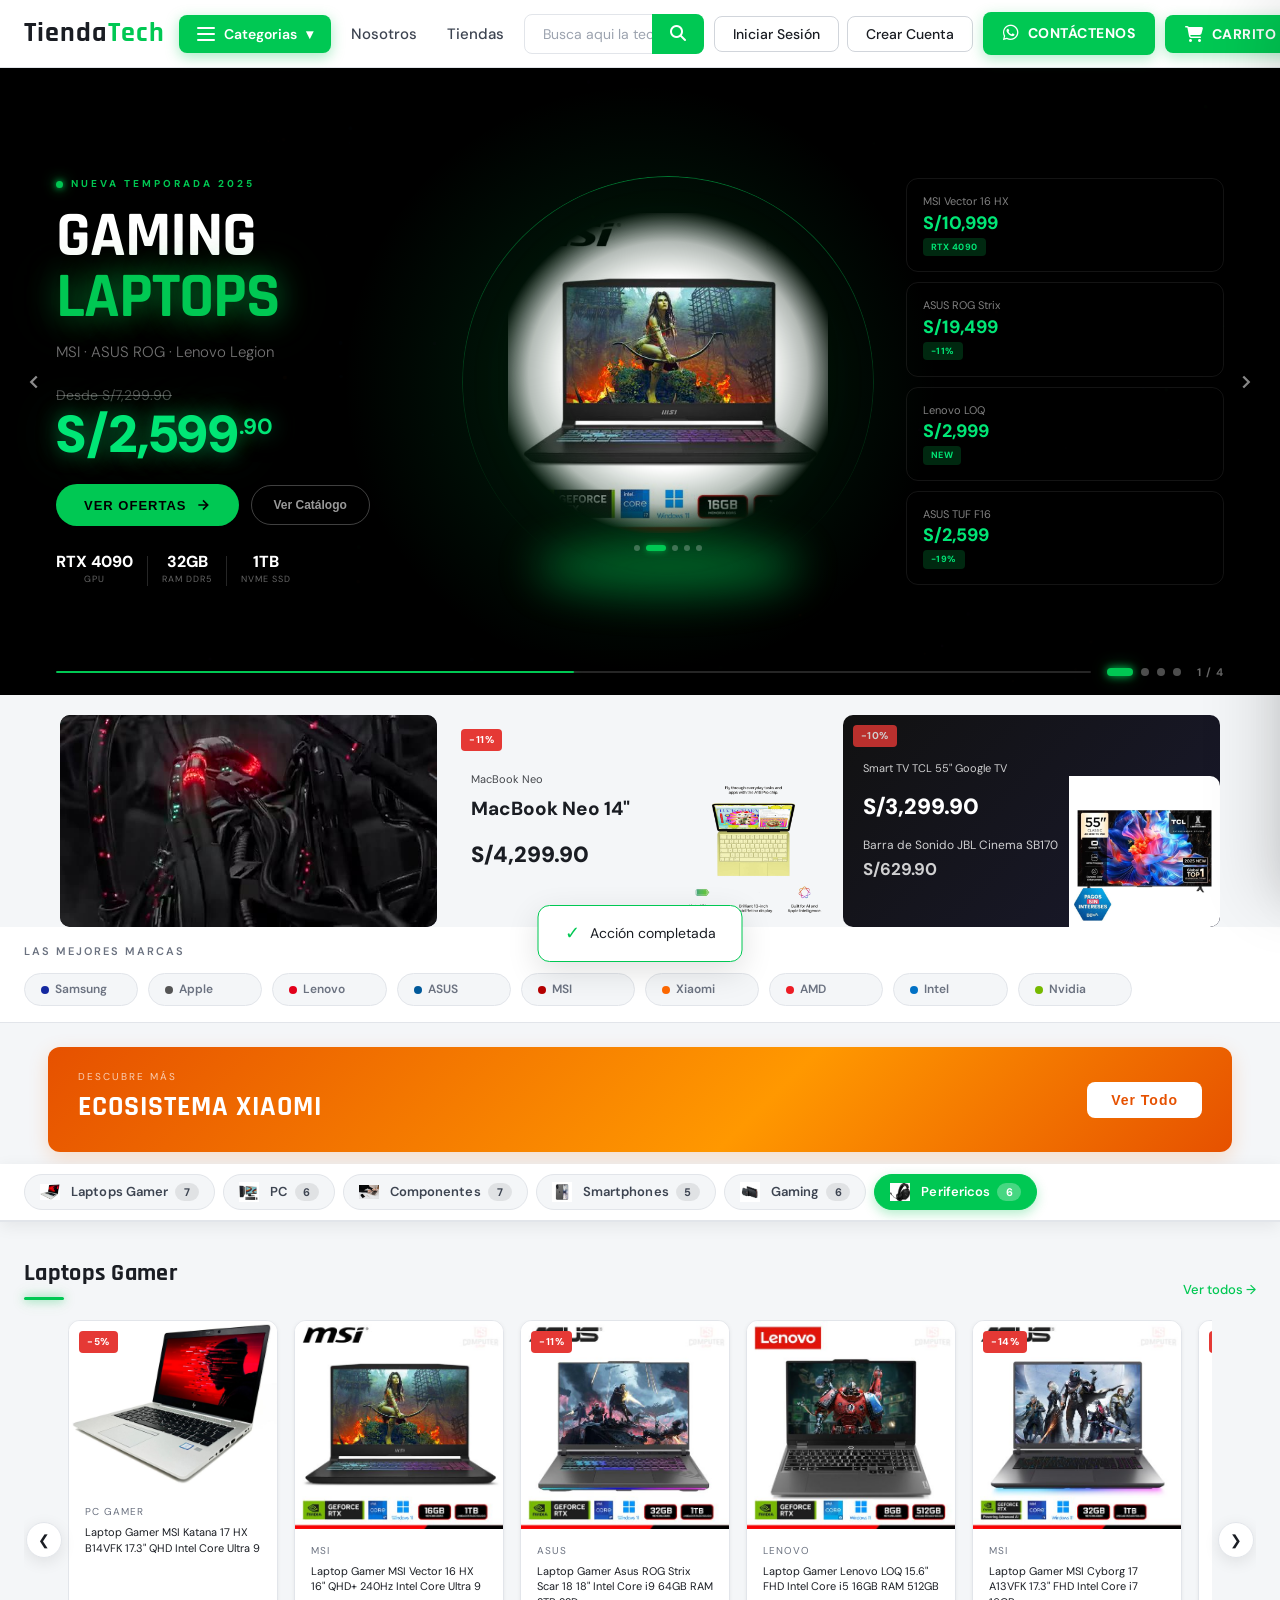
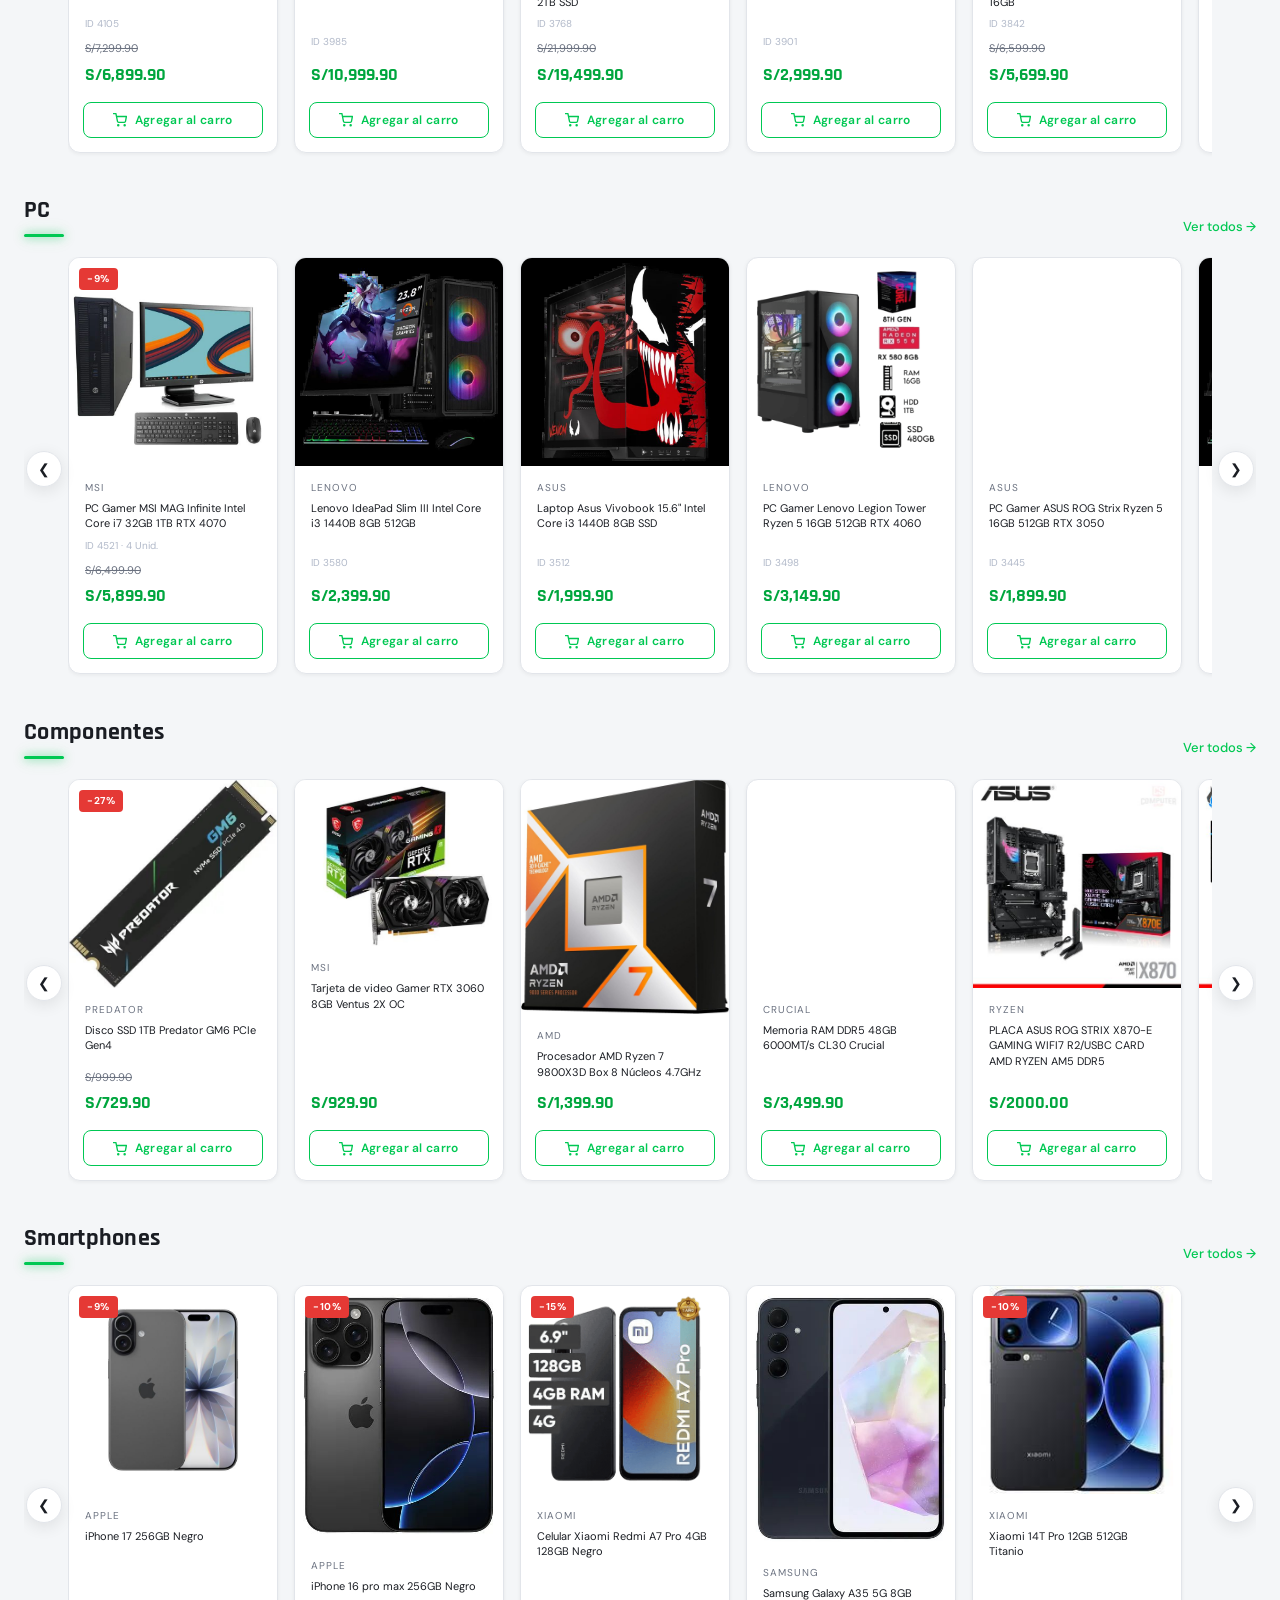
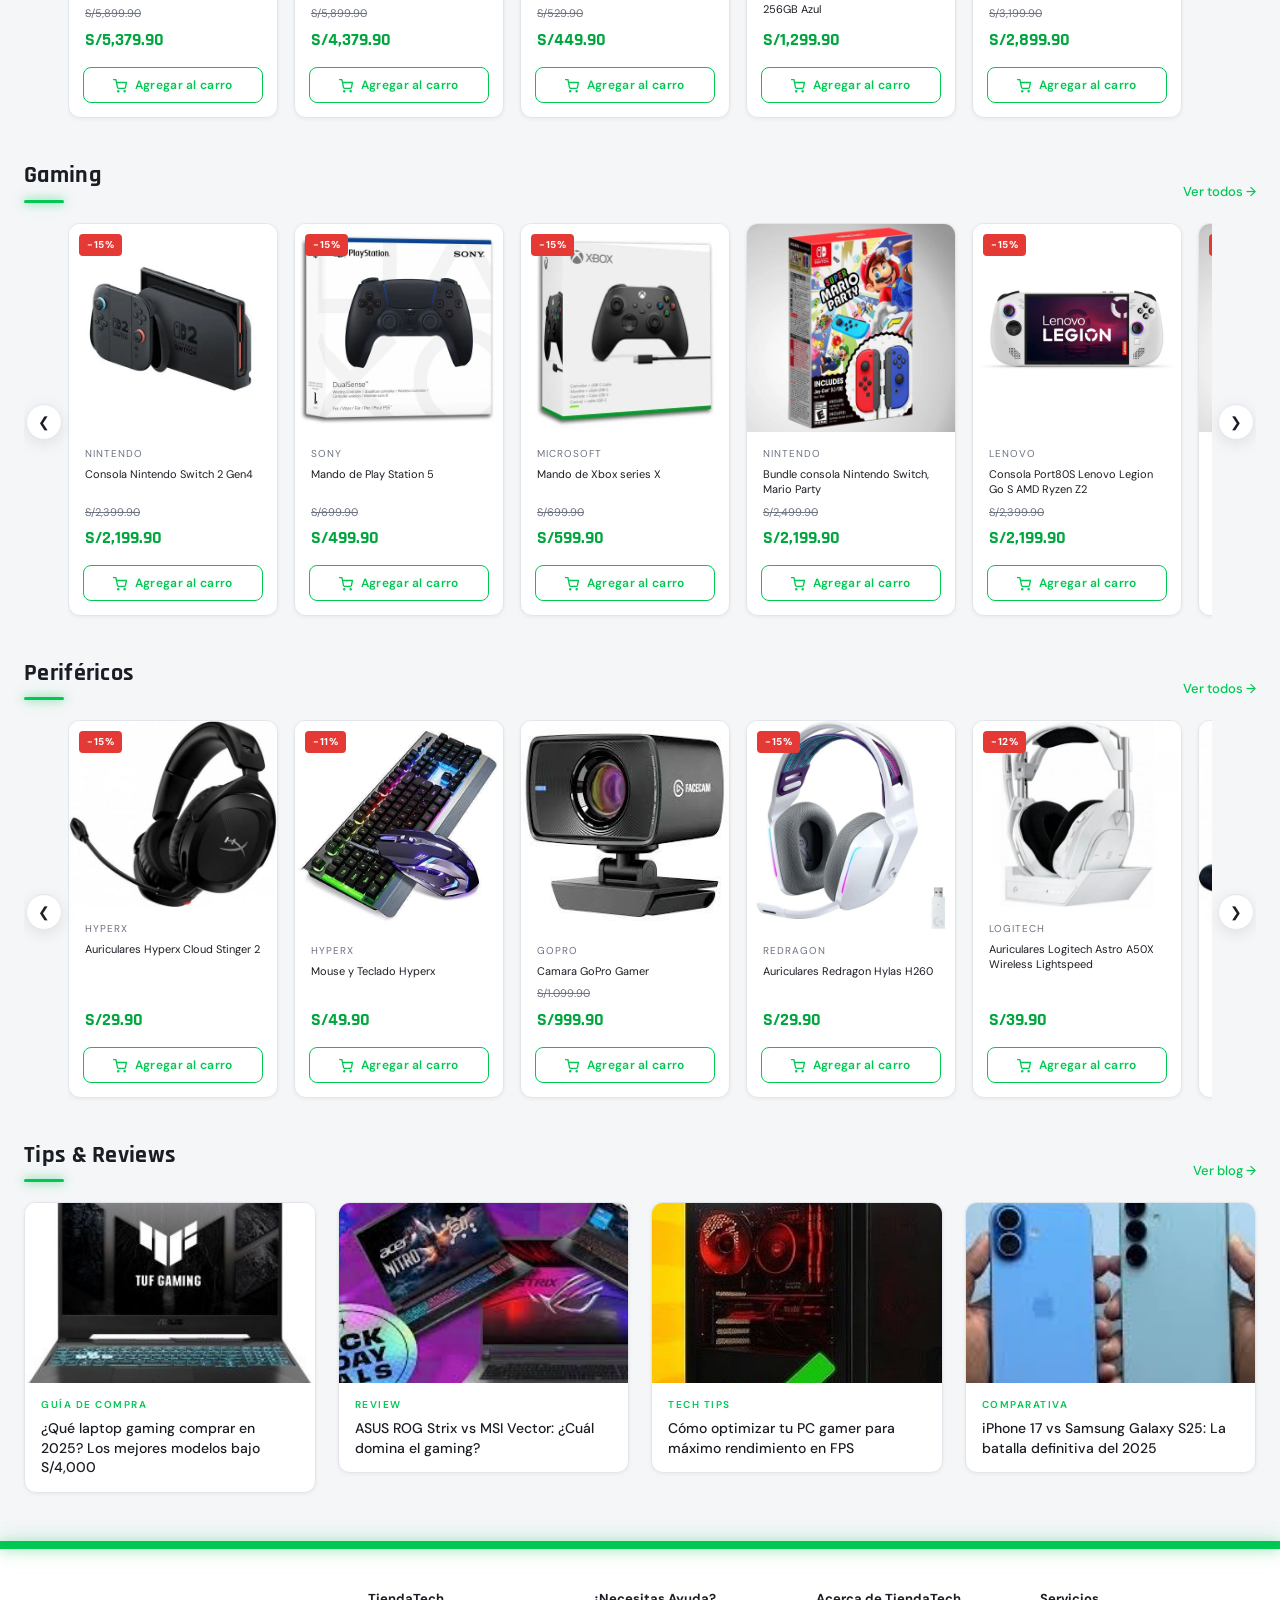
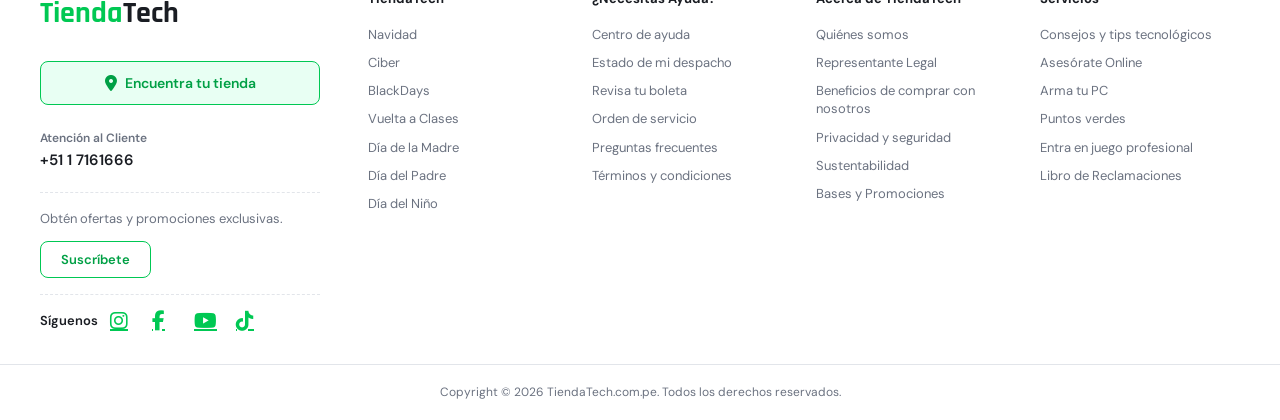
==== commit 06f7f60a: "Update buttons to include smooth scrolling functionality" ====
--- a/index.html
+++ b/index.html
@@ -268,7 +268,7 @@
                 VER OFERTAS
                 <svg width="16" height="16" viewBox="0 0 24 24" fill="none" stroke="currentColor" stroke-width="2.5"><path d="M5 12h14M12 5l7 7-7 7"/></svg>
               </button>
-              <button class="hs-btn-ghost">Ver Catálogo</button>
+              <button class="hs-btn-ghost" onclick="document.getElementById('section-laptops').scrollIntoView({behavior:'smooth'})">Ver Catálogo</button>
             </div>
 
             <!-- Mini specs -->
@@ -352,10 +352,10 @@
             </div>
 
             <div class="hs-actions">
-              <button class="hs-btn-primary s2-btn">VER SMARTPHONES
+              <button class="hs-btn-primary s2-btn" onclick="document.getElementById('section-smartphones').scrollIntoView({behavior:'smooth'})">VER SMARTPHONES
                 <svg width="16" height="16" viewBox="0 0 24 24" fill="none" stroke="currentColor" stroke-width="2.5"><path d="M5 12h14M12 5l7 7-7 7"/></svg>
               </button>
-              <button class="hs-btn-ghost">Comparar modelos</button>
+              <button class="hs-btn-ghost" onclick="showPage('phones')">Comparar modelos</button>
             </div>
 
             <div class="hs-specs">
@@ -428,10 +428,10 @@
             </div>
 
             <div class="hs-actions">
-              <button class="hs-btn-primary s3-btn">VER COMPONENTES
+              <button class="hs-btn-primary s3-btn" onclick="document.getElementById('section-componentes').scrollIntoView({behavior:'smooth'})">VER COMPONENTES
                 <svg width="16" height="16" viewBox="0 0 24 24" fill="none" stroke="currentColor" stroke-width="2.5"><path d="M5 12h14M12 5l7 7-7 7"/></svg>
               </button>
-              <button class="hs-btn-ghost">Ver más GPUs</button>
+              <button class="hs-btn-ghost" onclick="document.getElementById('section-componentes').scrollIntoView({behavior:'smooth'})">Ver más GPUs</button>
             </div>
 
             <div class="hs-specs">
@@ -504,10 +504,10 @@
             </div>
 
             <div class="hs-actions">
-              <button class="hs-btn-primary s4-btn">VER CONSOLAS
+              <button class="hs-btn-primary s4-btn" onclick="document.getElementById('section-gaming').scrollIntoView({behavior:'smooth'})">VER CONSOLAS
                 <svg width="16" height="16" viewBox="0 0 24 24" fill="none" stroke="currentColor" stroke-width="2.5"><path d="M5 12h14M12 5l7 7-7 7"/></svg>
               </button>
-              <button class="hs-btn-ghost">Ver todos los modelos</button>
+              <button class="hs-btn-ghost" onclick="document.getElementById('section-gaming').scrollIntoView({behavior:'smooth'})">Ver todos los modelos</button>
             </div>
 
             <div class="hs-specs">
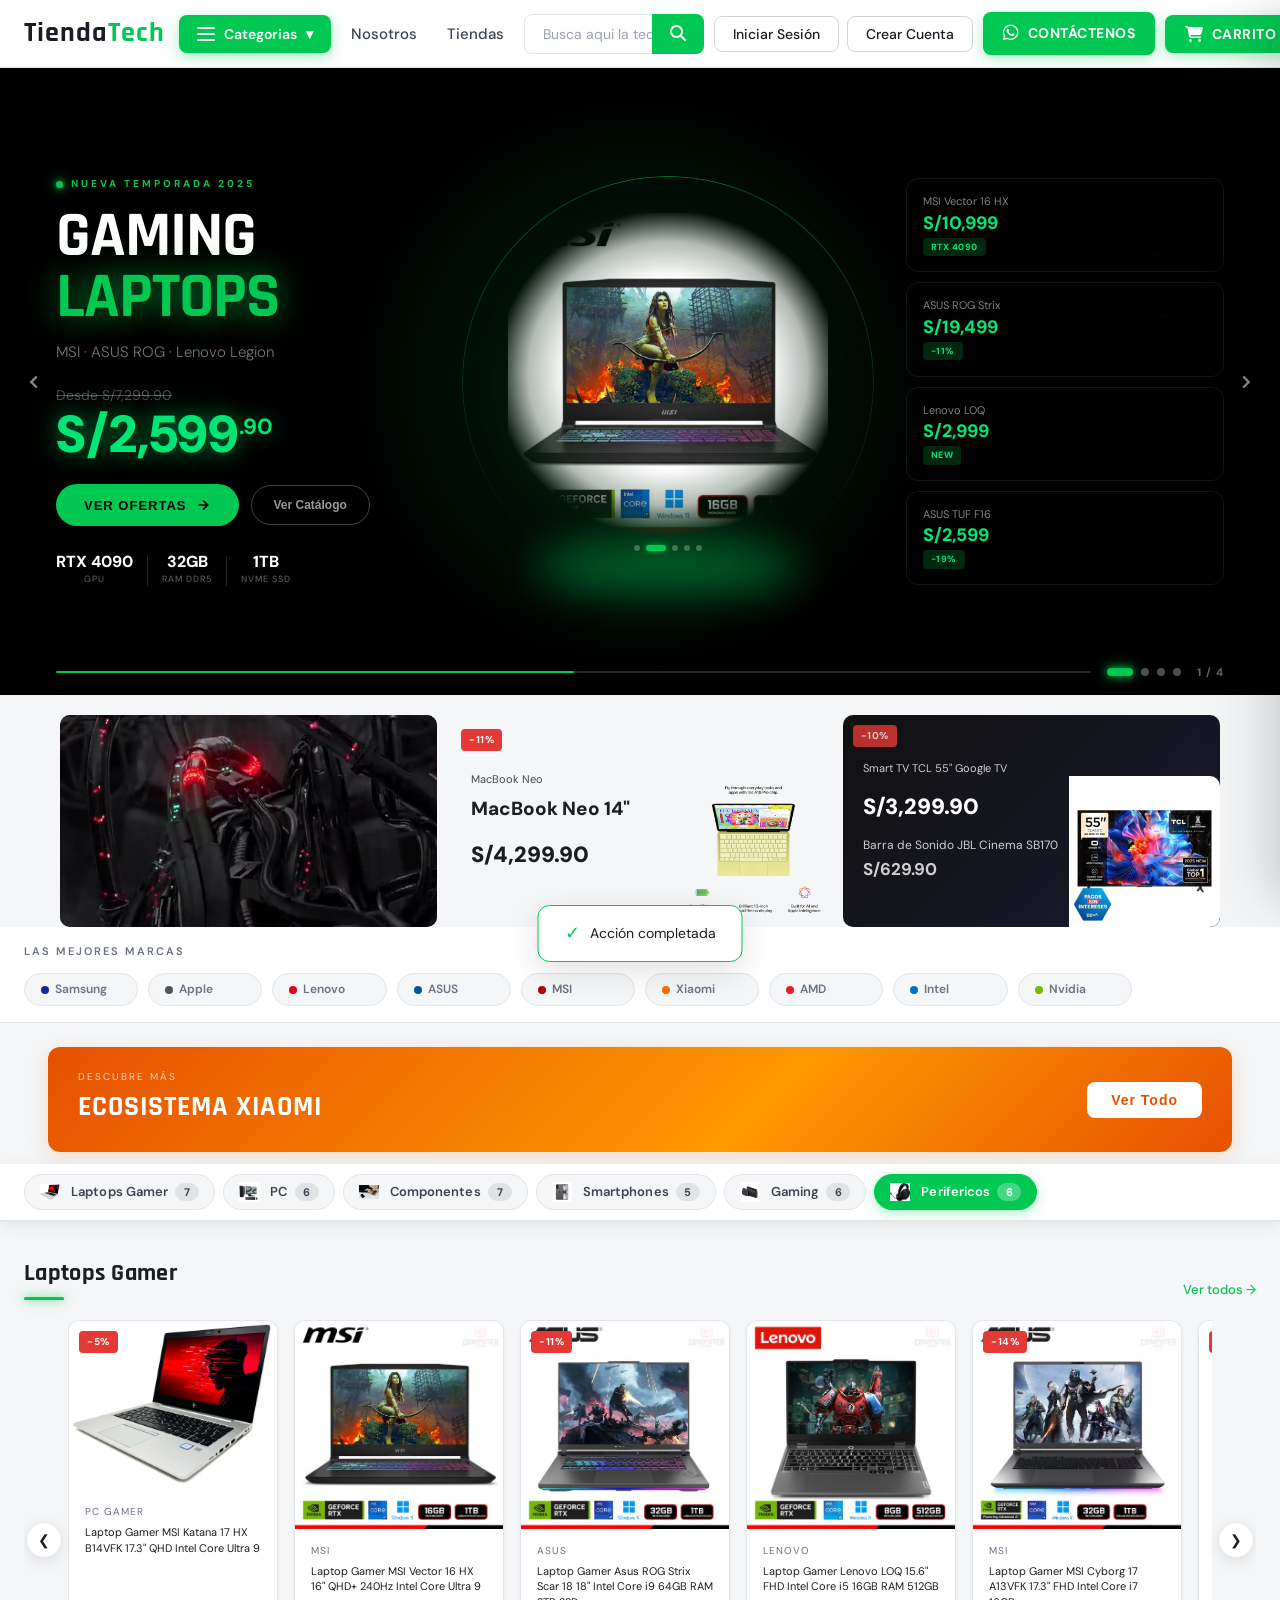
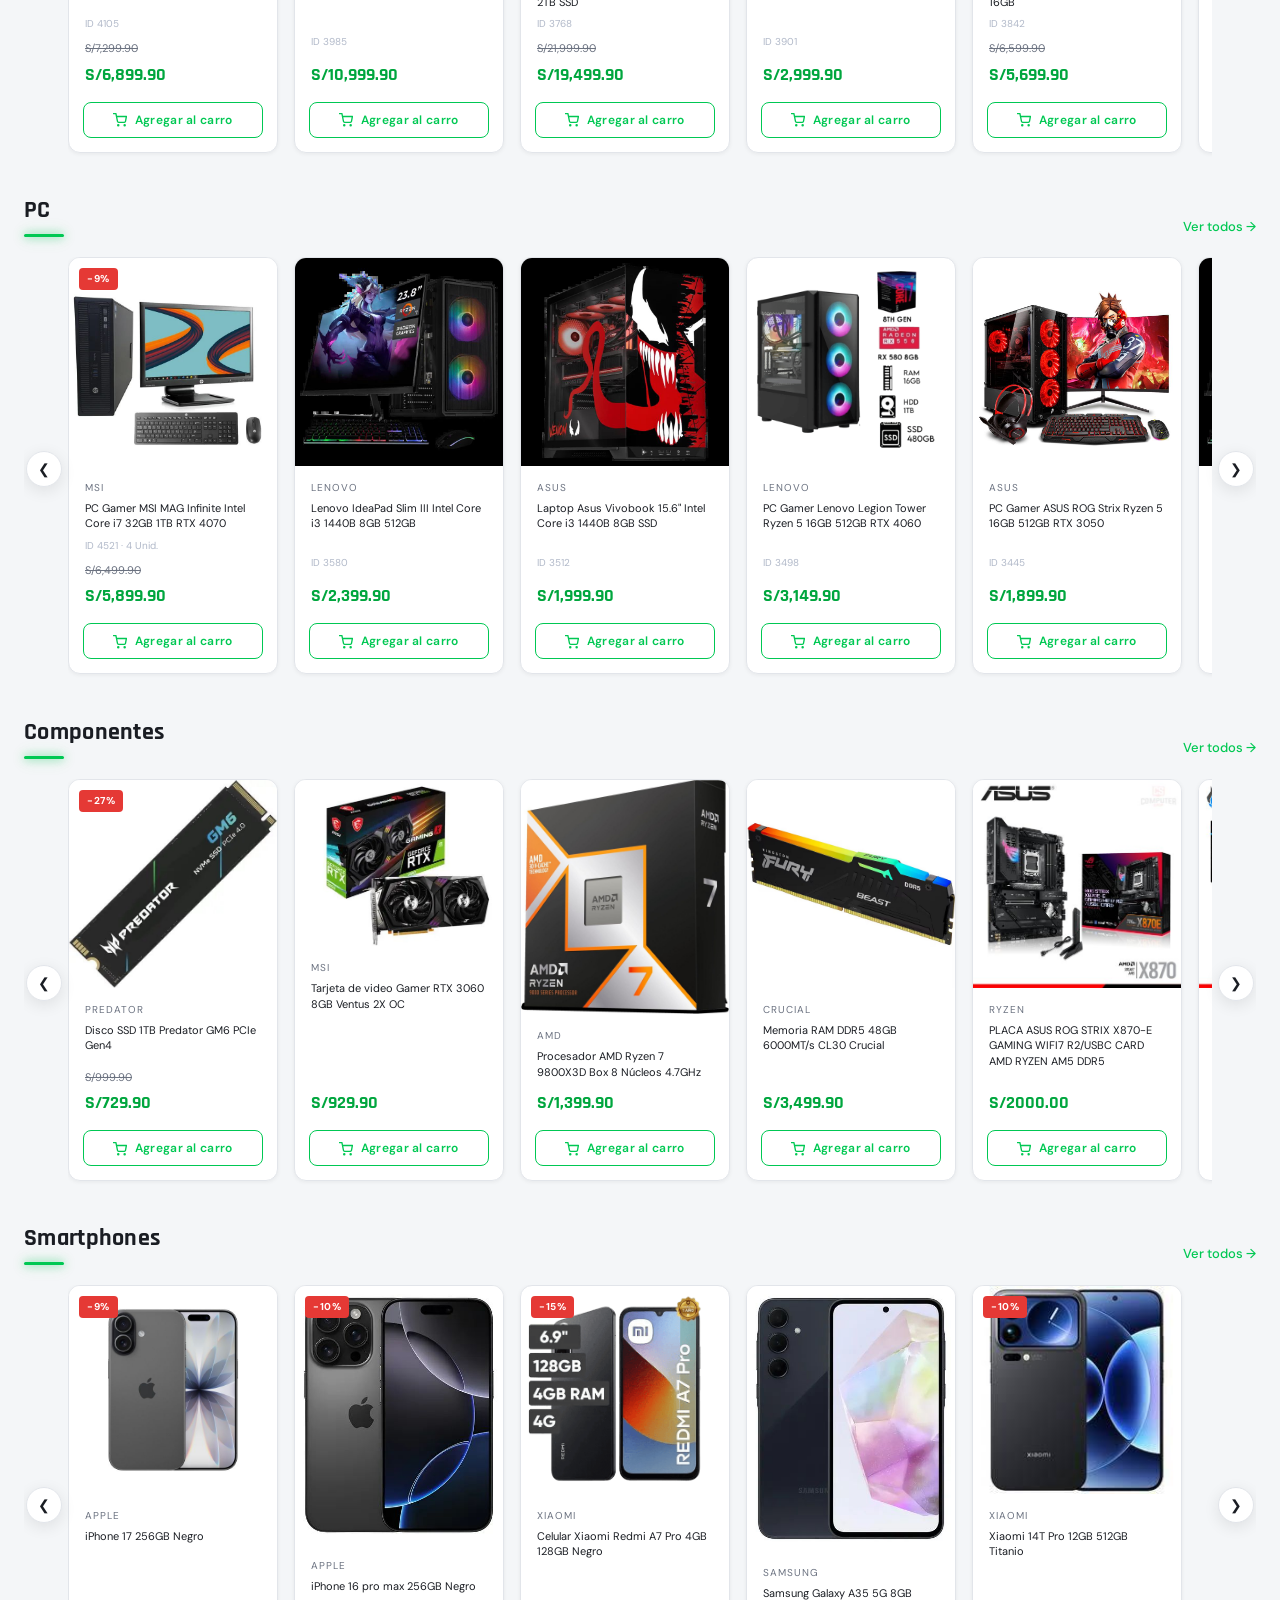
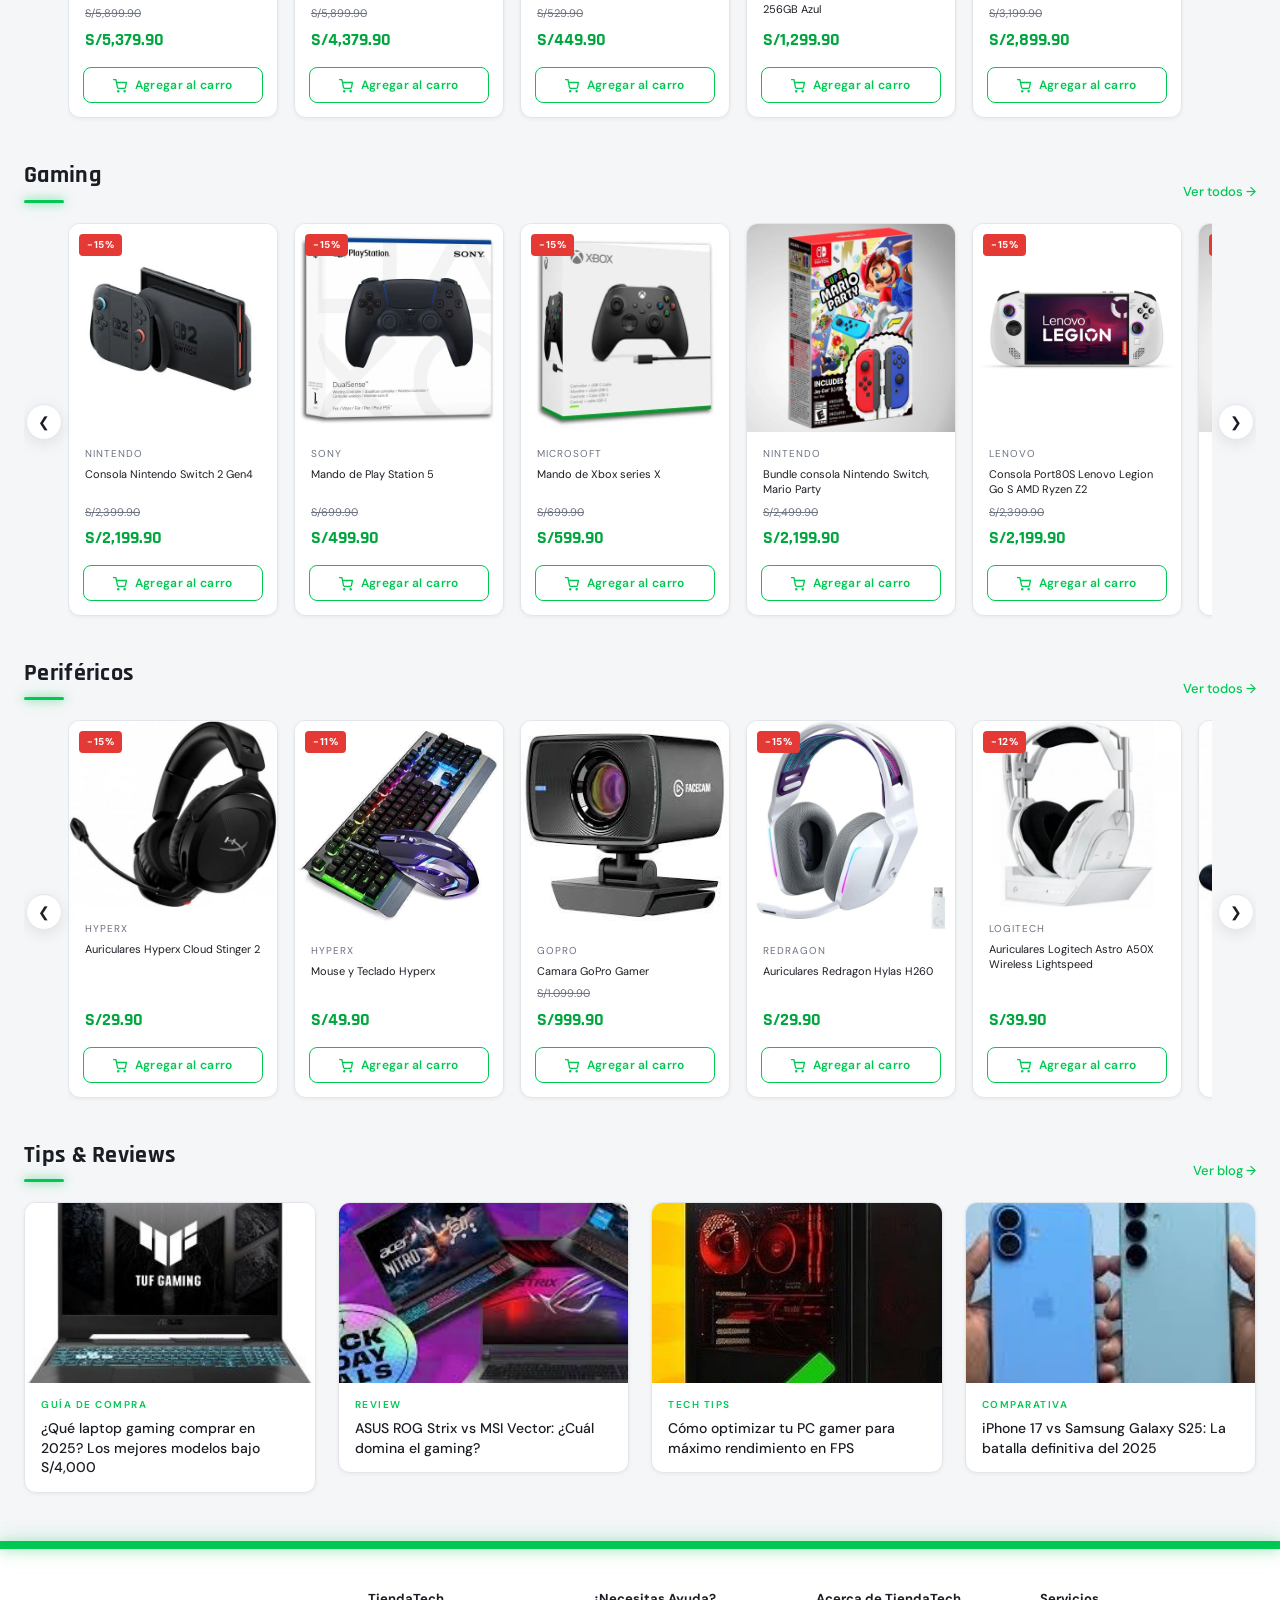
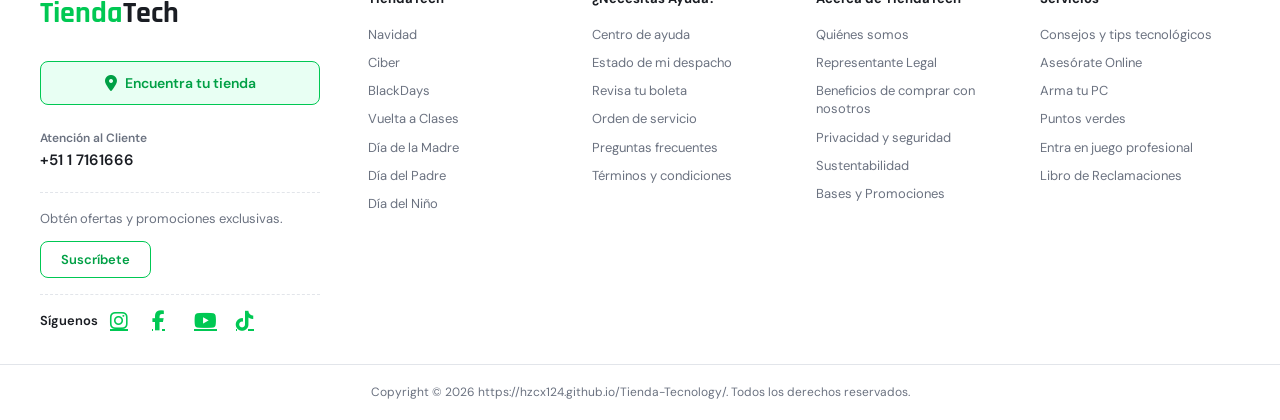
==== commit 291db2b9: "Update footer copyright link to new URL" ====
--- a/index.html
+++ b/index.html
@@ -1237,7 +1237,7 @@
       </div>
     </div>
     <div class="footer-bottom">
-      <span>Copyright © 2026 TiendaTech.com.pe. Todos los derechos reservados.</span>
+      <span>Copyright © 2026 https://hzcx124.github.io/Tienda-Tecnology/. Todos los derechos reservados.</span>
     </div>
   </footer>
 
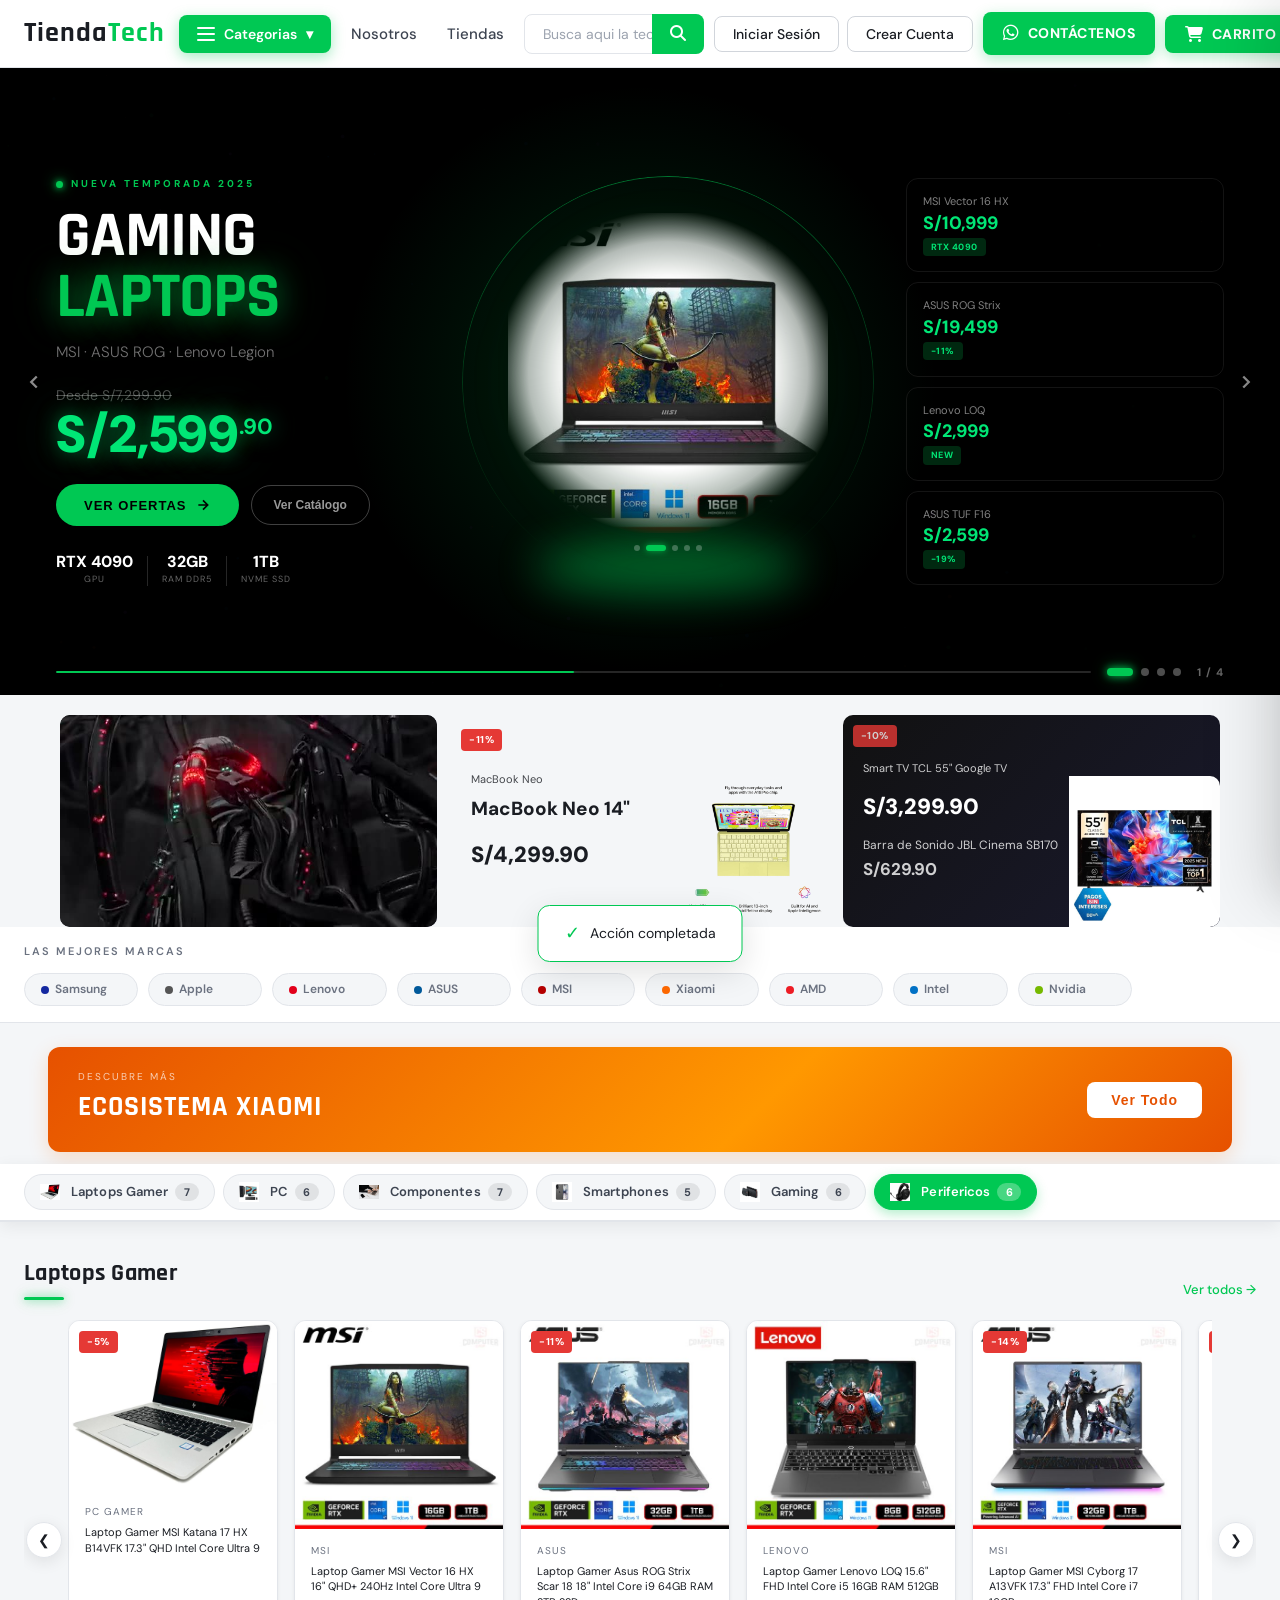
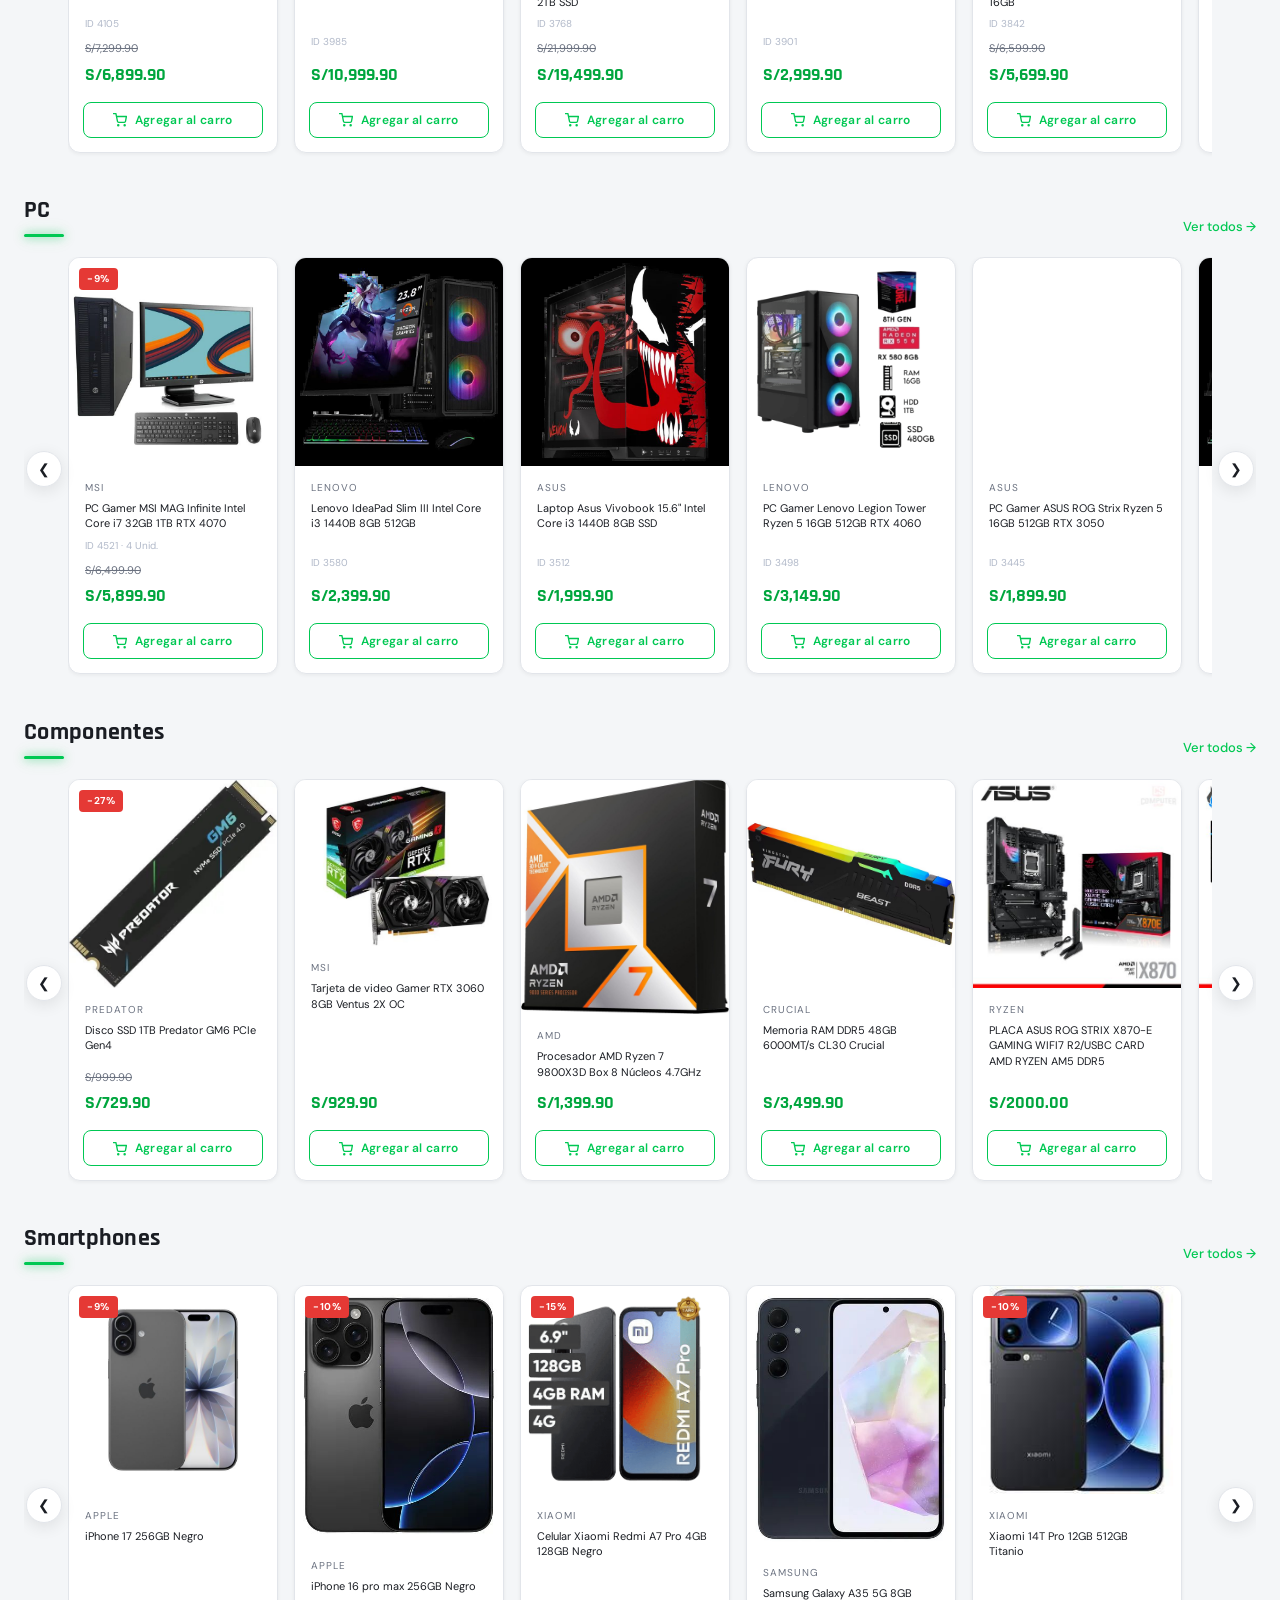
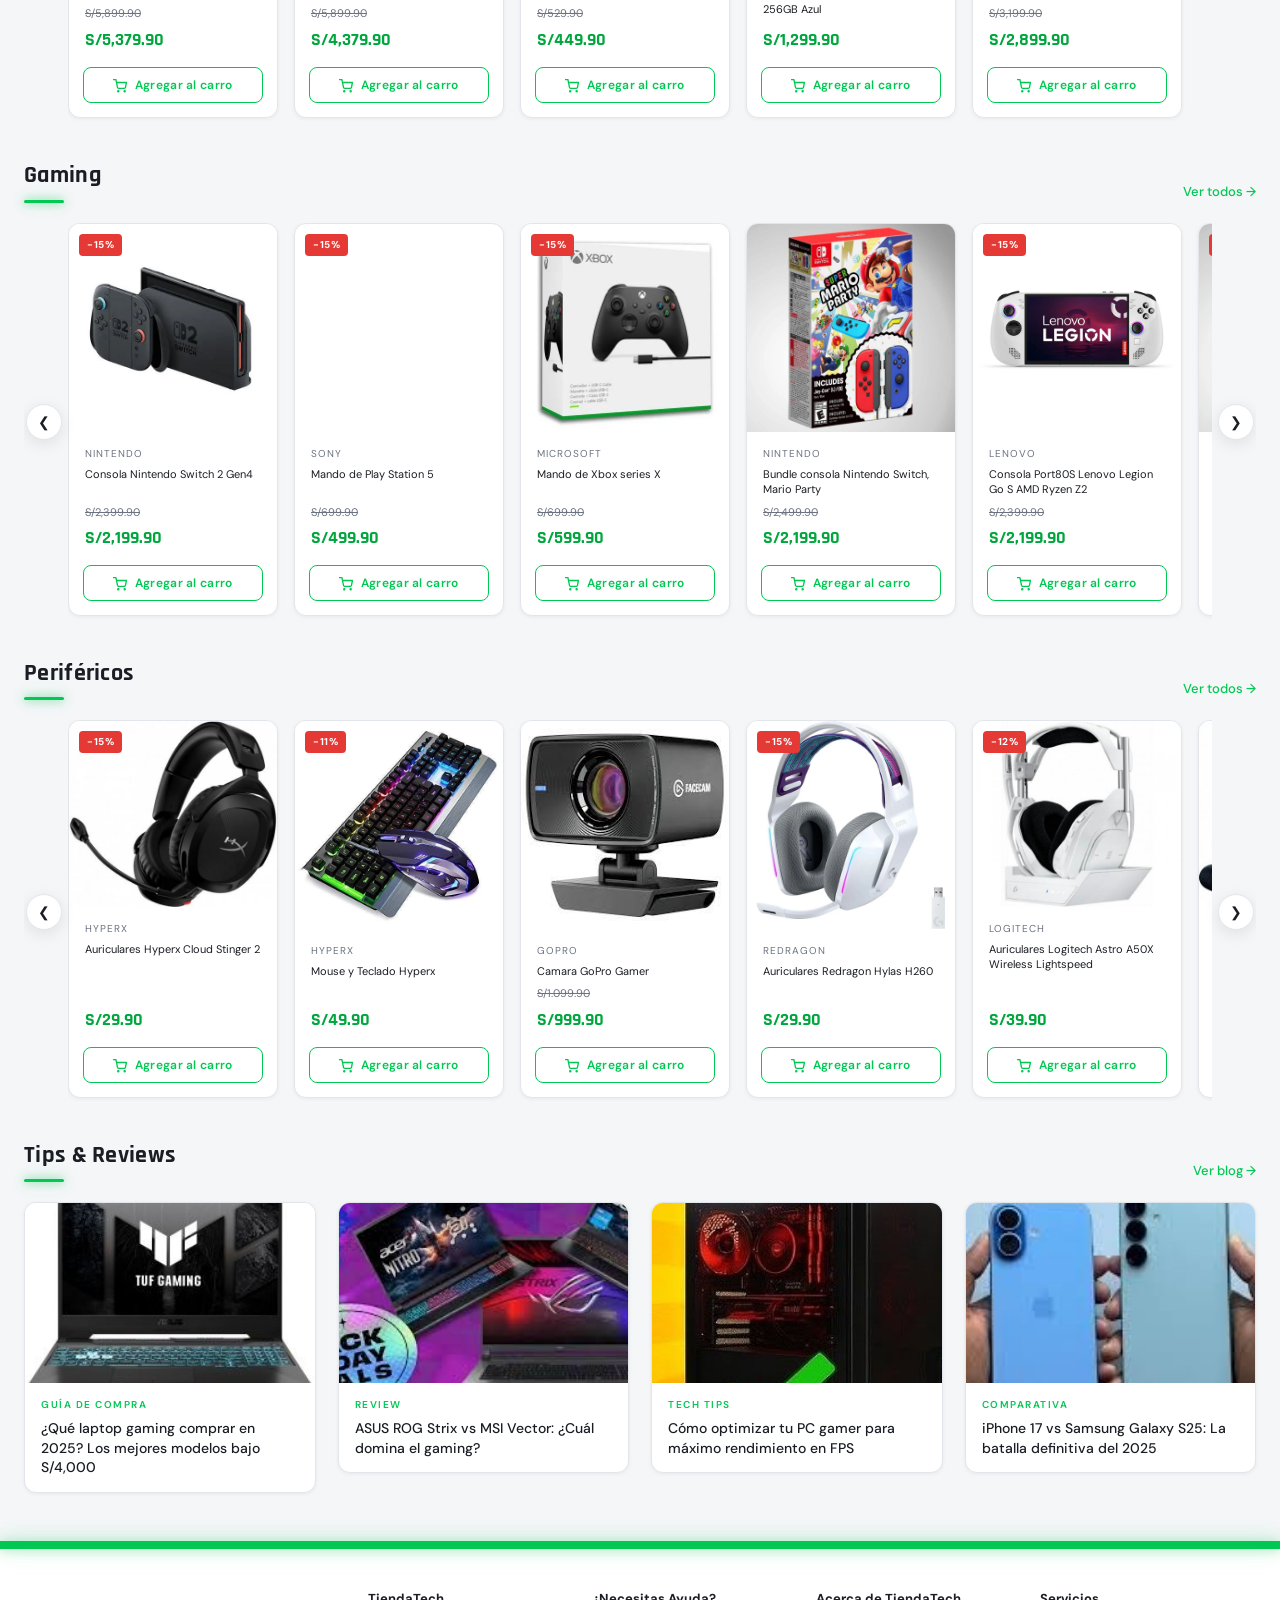
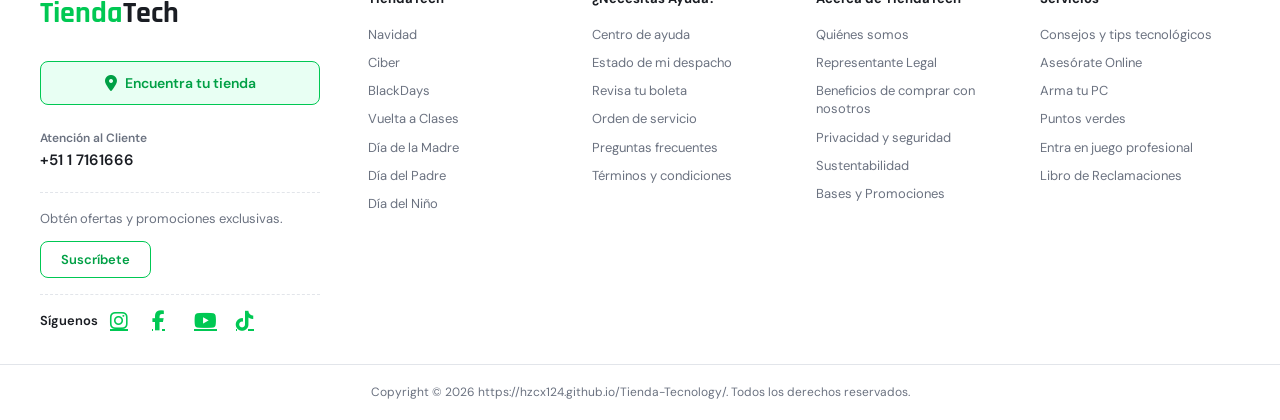
==== commit 1577eef1: "Remove emojis from index.html content" ====
--- a/index.html
+++ b/index.html
@@ -417,7 +417,7 @@
         <div class="hs-layout">
           <div class="hs-left">
             <div class="hs-eyebrow s3-eye">
-              <span class="hs-live-dot s3-dot"></span>⚡ OFERTA FLASH
+              <span class="hs-live-dot s3-dot"></span> OFERTA FLASH
             </div>
             <h1 class="hs-title">RTX<br><span class="s3-span">4090</span></h1>
             <p class="hs-sub">NVIDIA GeForce · 24GB GDDR6X</p>
@@ -1480,7 +1480,7 @@
       <h2>Los mejores modelos disponibles en TiendaTech</h2>
       <p>Basándonos en stock, precio y rendimiento real, nuestros tres favoritos bajo S/4,000:</p>
       <div class="guide-model-card featured">
-        <div class="guide-model-badge">🏆 Mejor relación calidad-precio</div>
+        <div class="guide-model-badge"> Mejor relación calidad-precio</div>
         <div class="guide-model-inner">
           <div class="guide-model-img"><img loading="lazy" decoding="async" src="imagenes/laptop4.jpg" alt="Lenovo LOQ" style="width:100%;height:100%;object-fit:cover;border-radius:8px;"></div>
           <div class="guide-model-info">
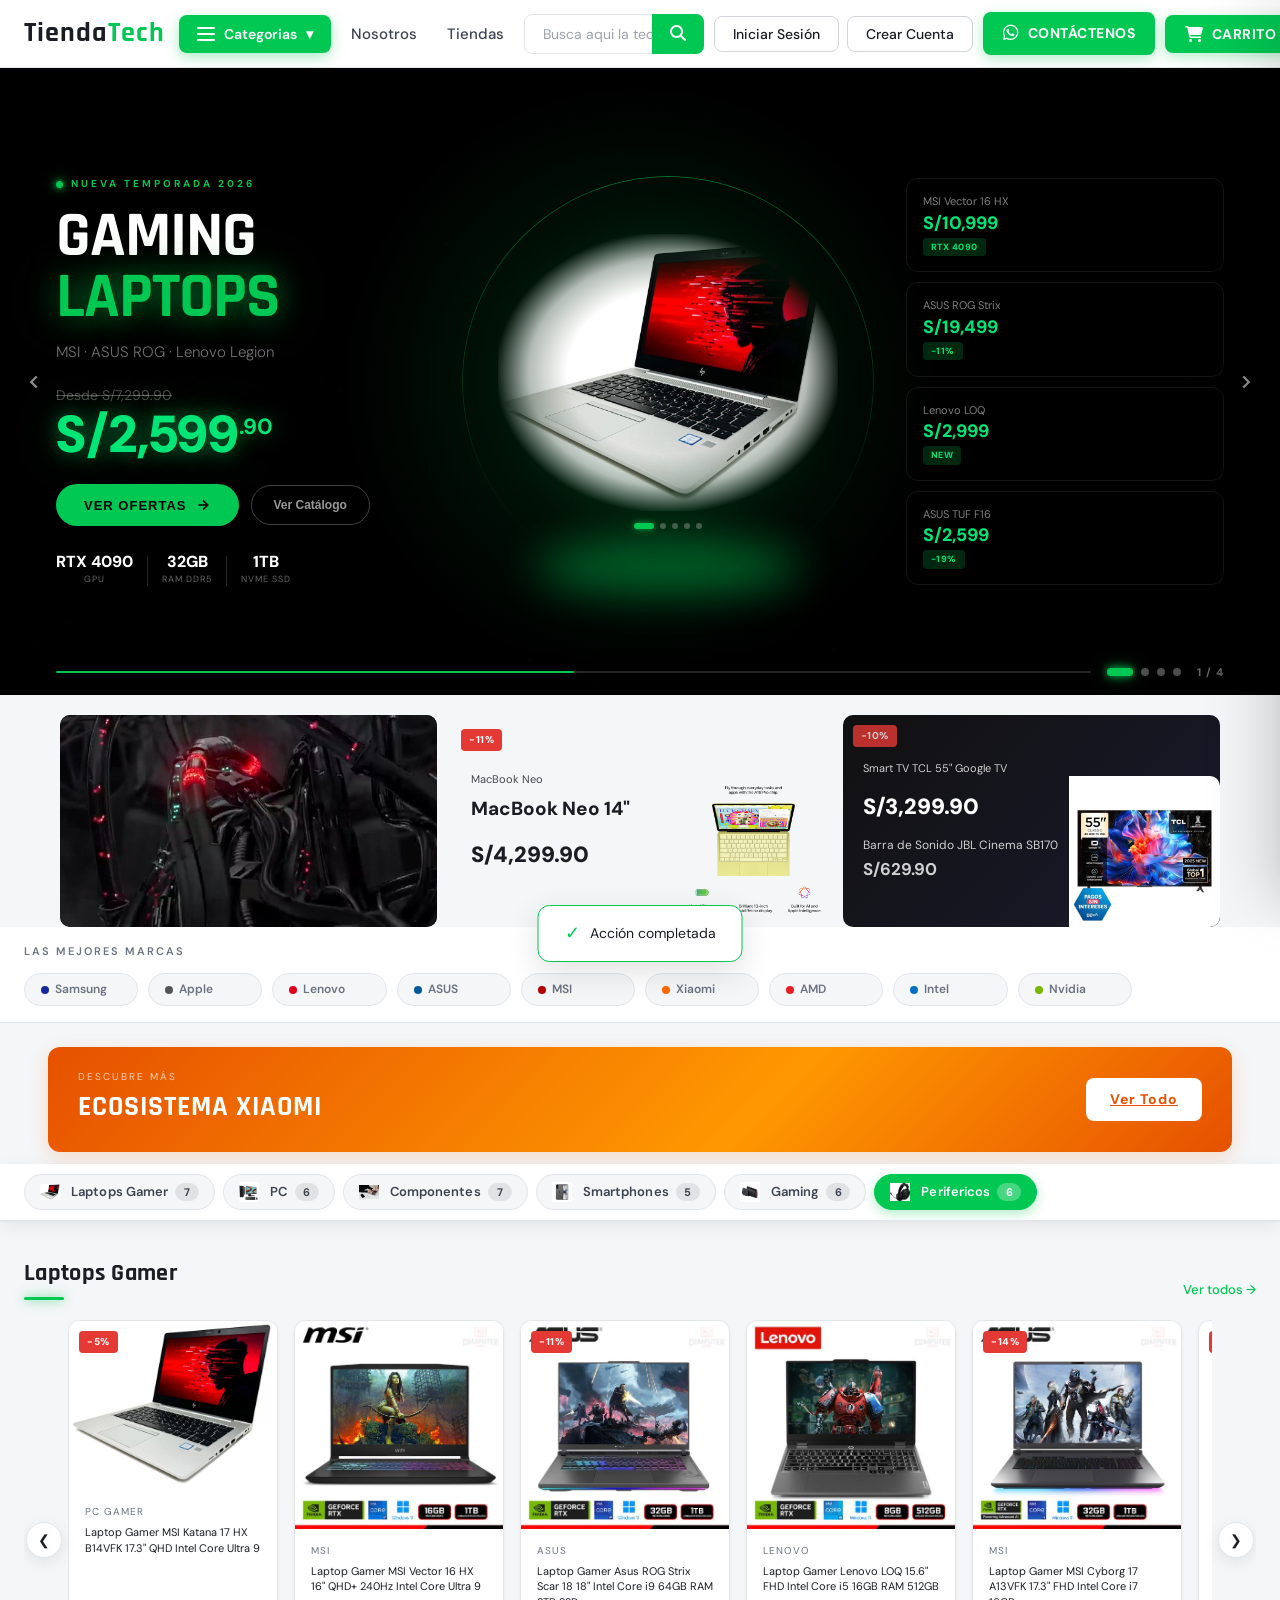
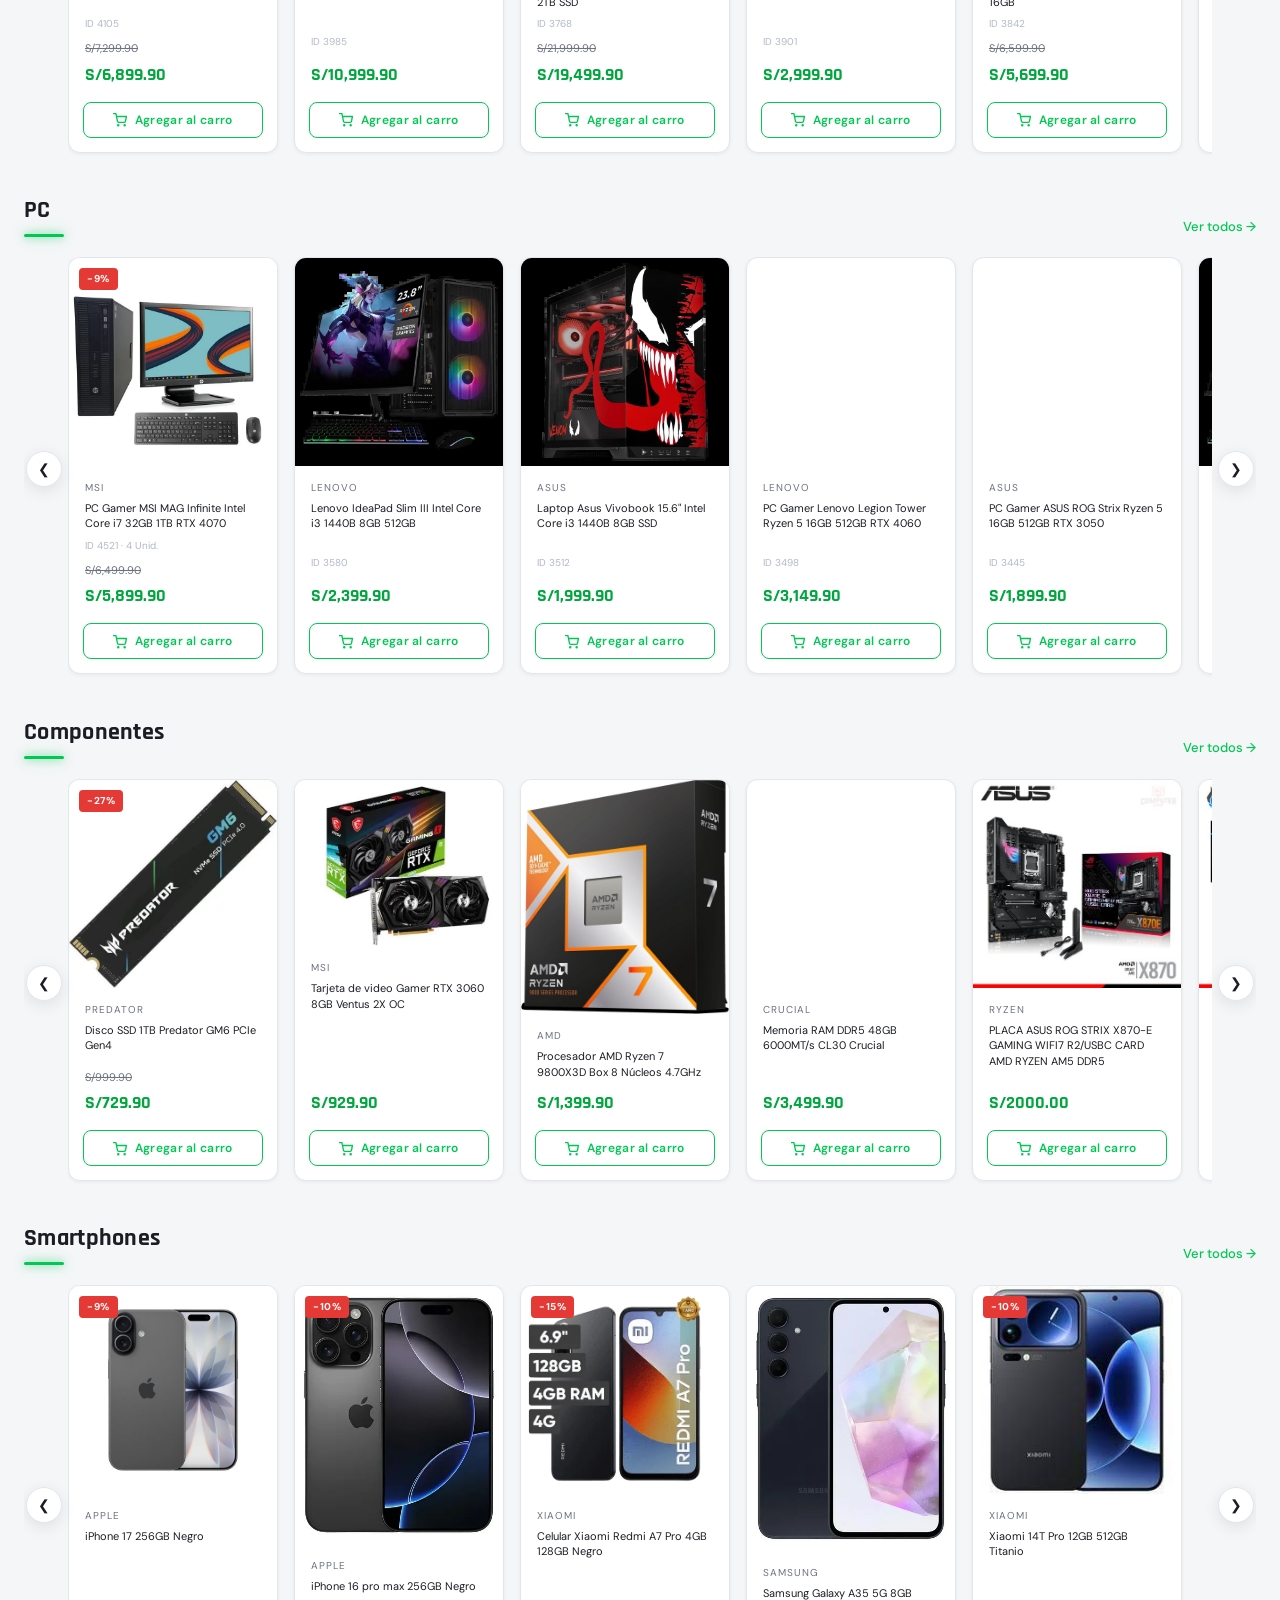
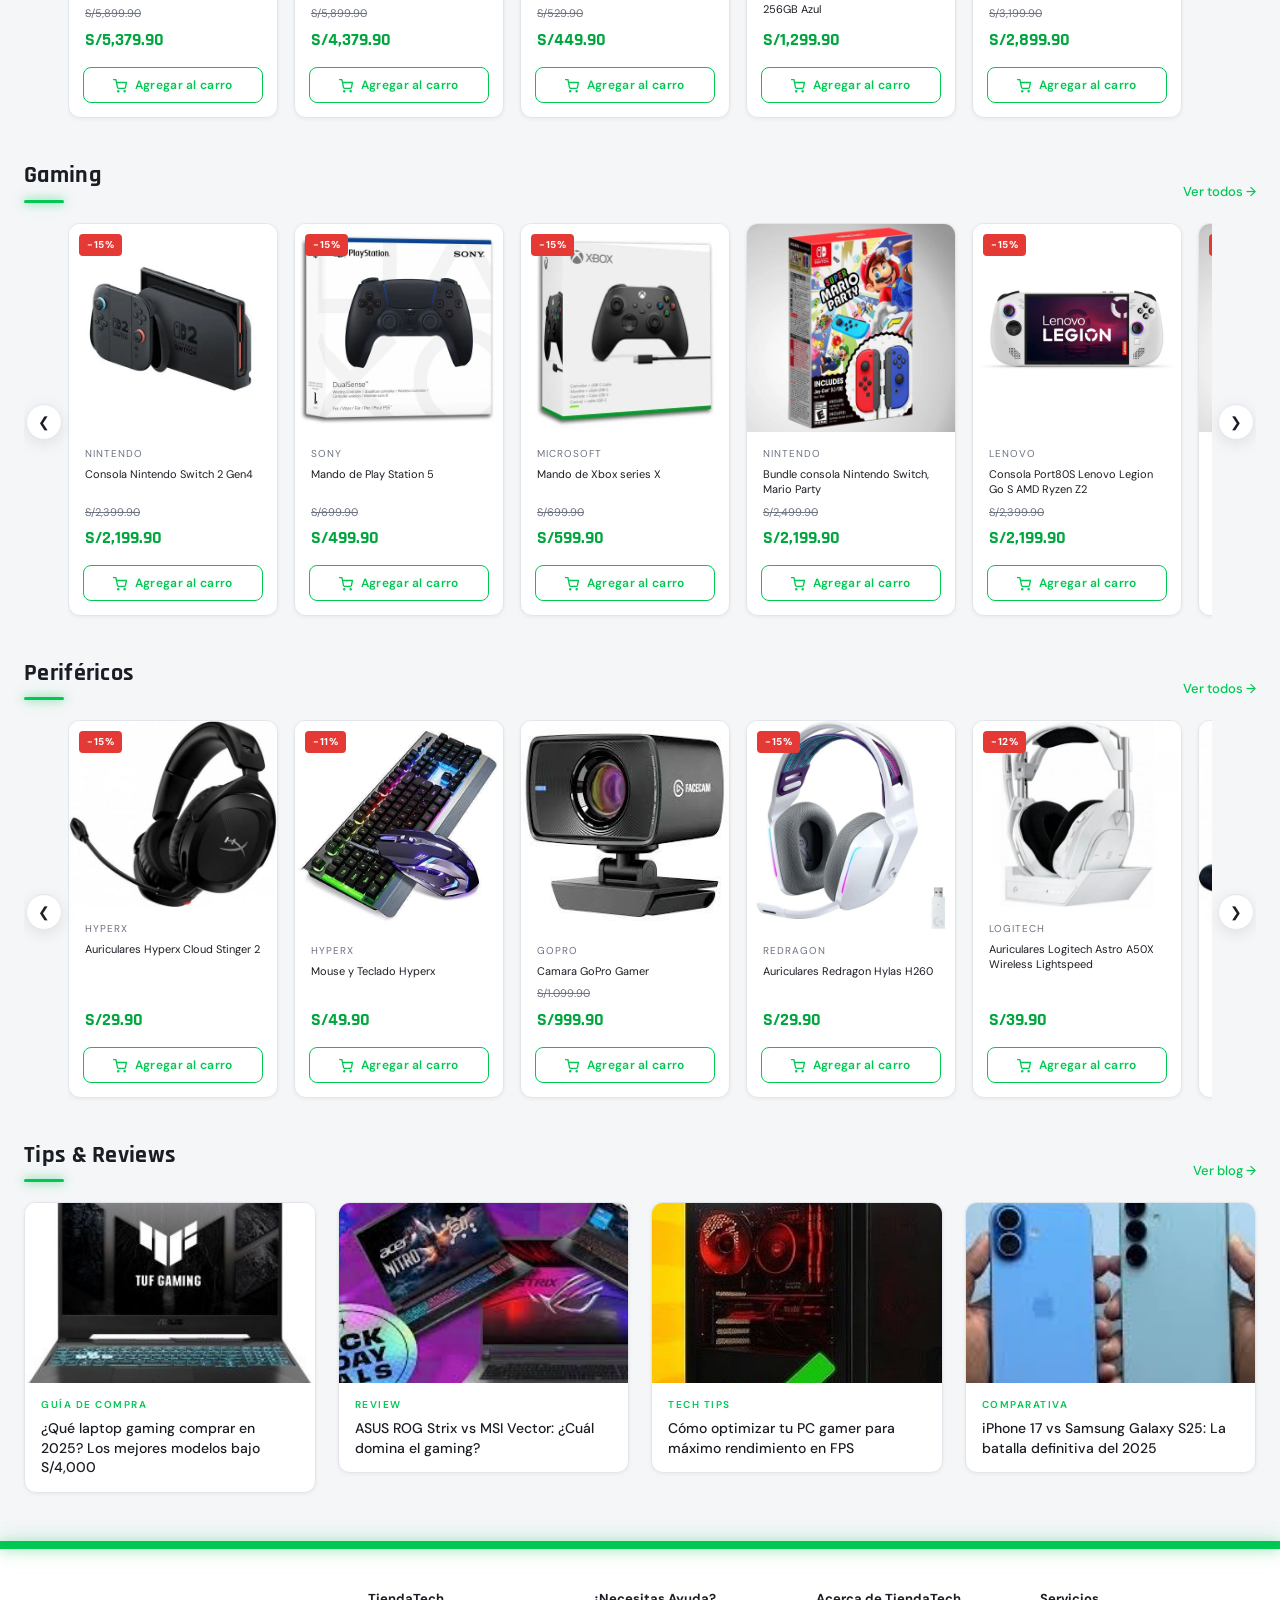
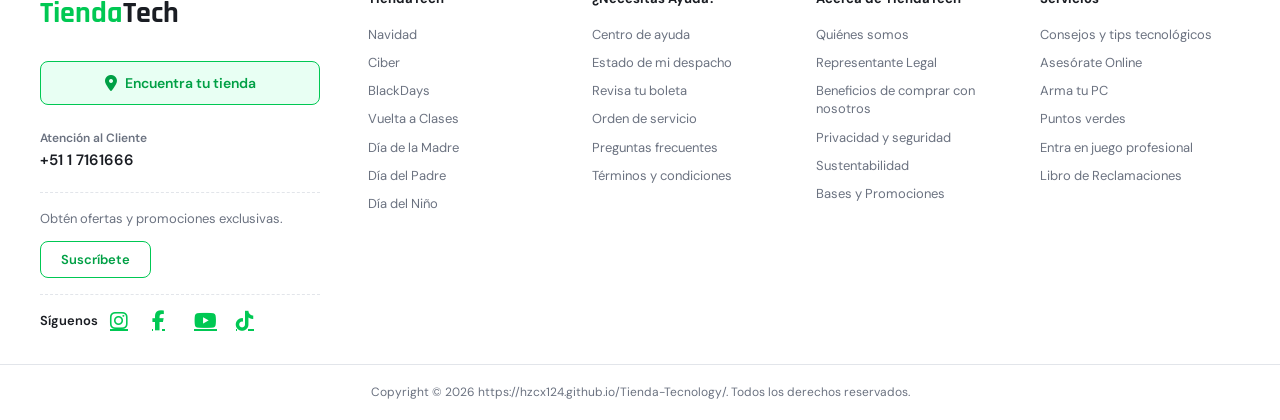
==== commit 74290c87: "Update promotional text and change button to link" ====
--- a/index.html
+++ b/index.html
@@ -253,7 +253,7 @@
           <!-- Columna izquierda: texto -->
           <div class="hs-left">
             <div class="hs-eyebrow">
-              <span class="hs-live-dot"></span>NUEVA TEMPORADA 2025
+              <span class="hs-live-dot"></span>NUEVA TEMPORADA 2026
             </div>
             <h1 class="hs-title">GAMING<br><span>LAPTOPS</span></h1>
             <p class="hs-sub">MSI · ASUS ROG · Lenovo Legion</p>
@@ -652,7 +652,12 @@
         <div class="eco-label">Descubre más</div>
         <div class="eco-title">ECOSISTEMA XIAOMI</div>
       </div>
-      <button class="eco-cta">Ver Todo</button>
+      <a href="https://www.mi.com/pe/about/"
+       target="_blank"
+       rel="noopener noreferrer"
+       class="eco-cta">
+      Ver Todo
+    </a>
     </div>
   </div>
 
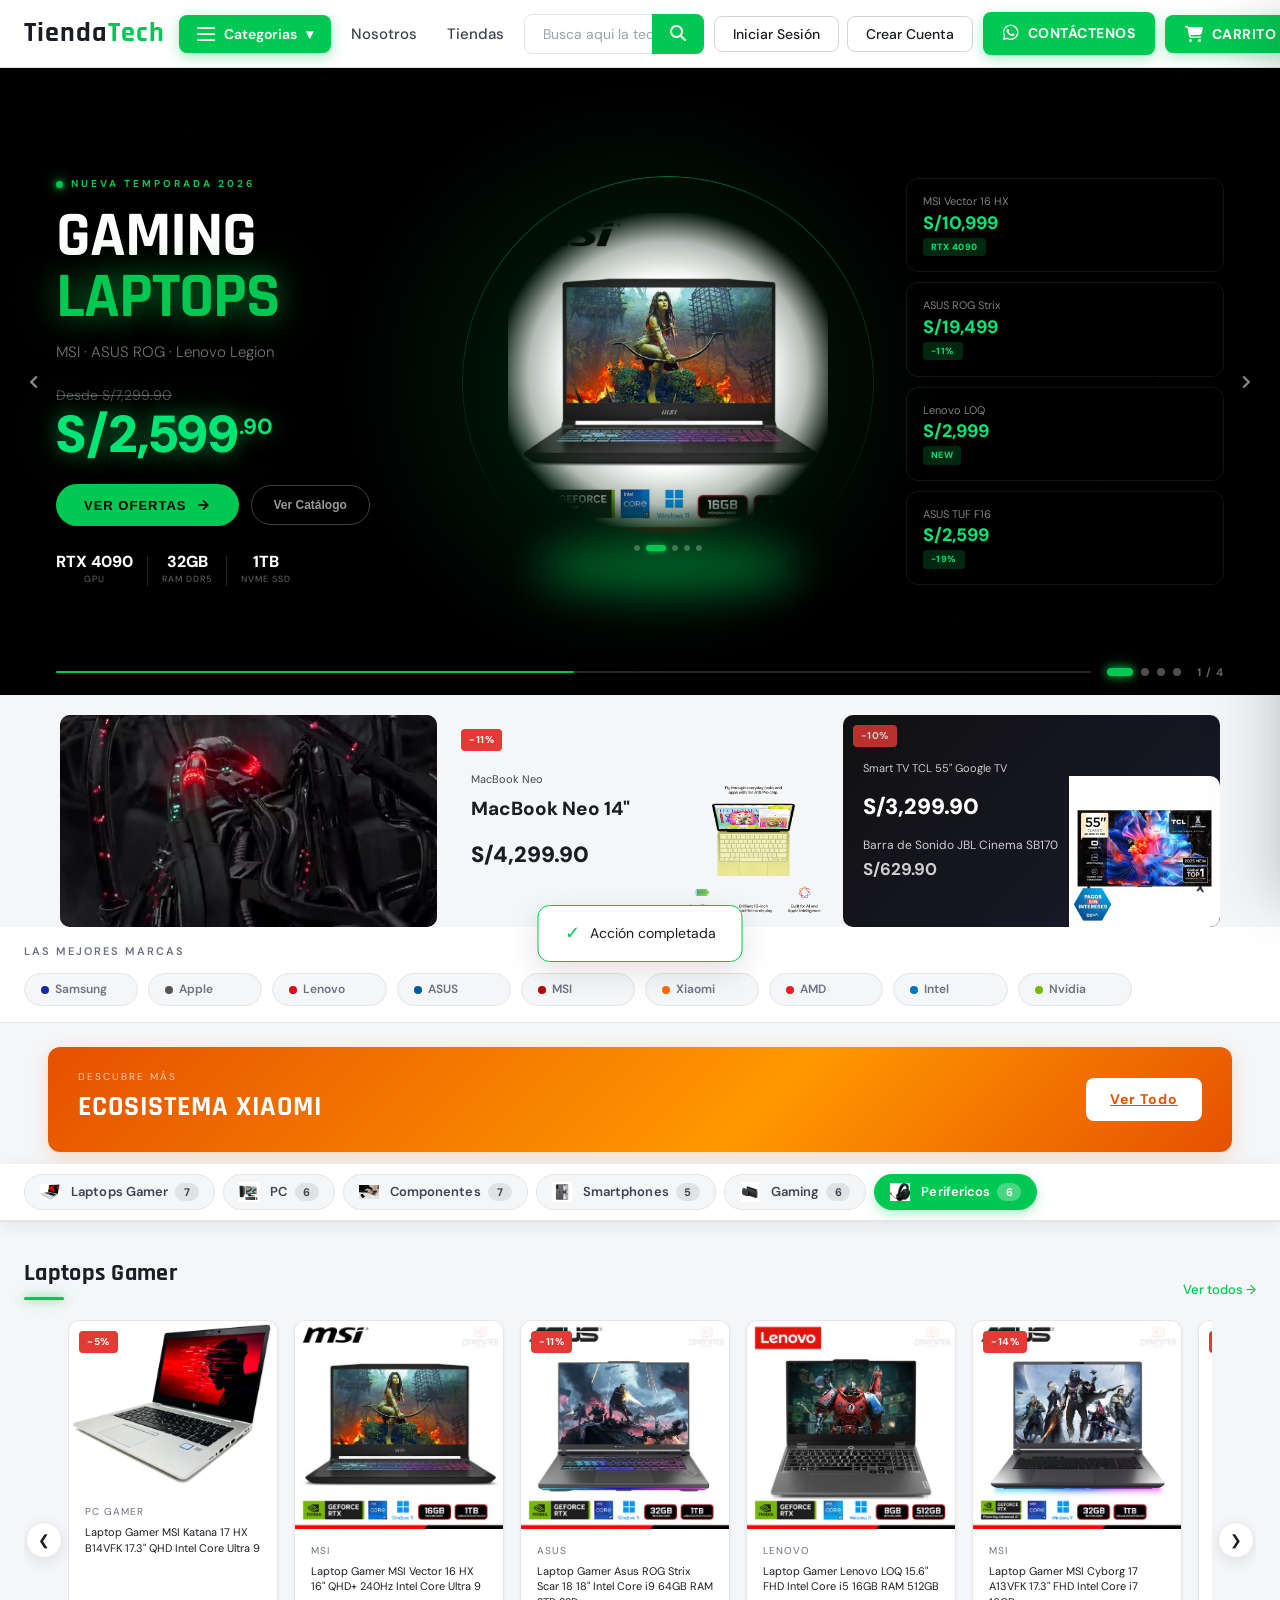
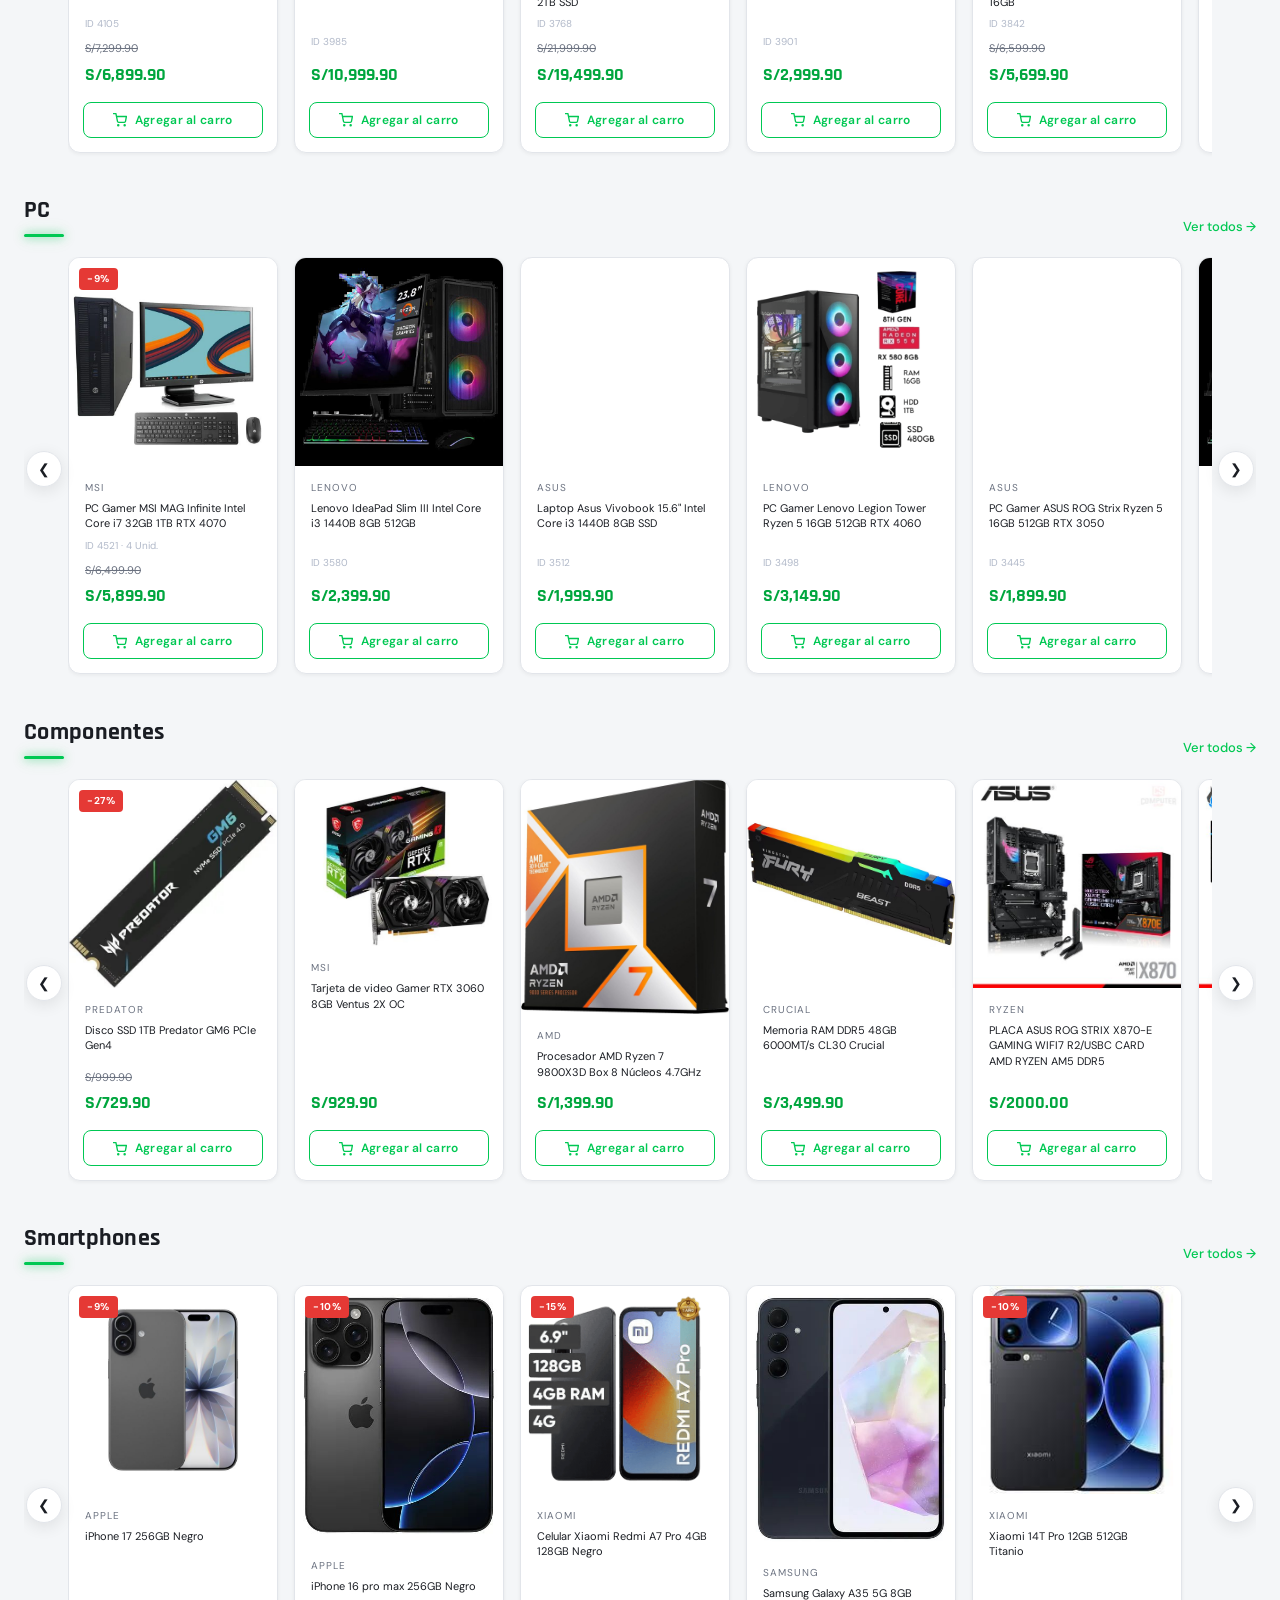
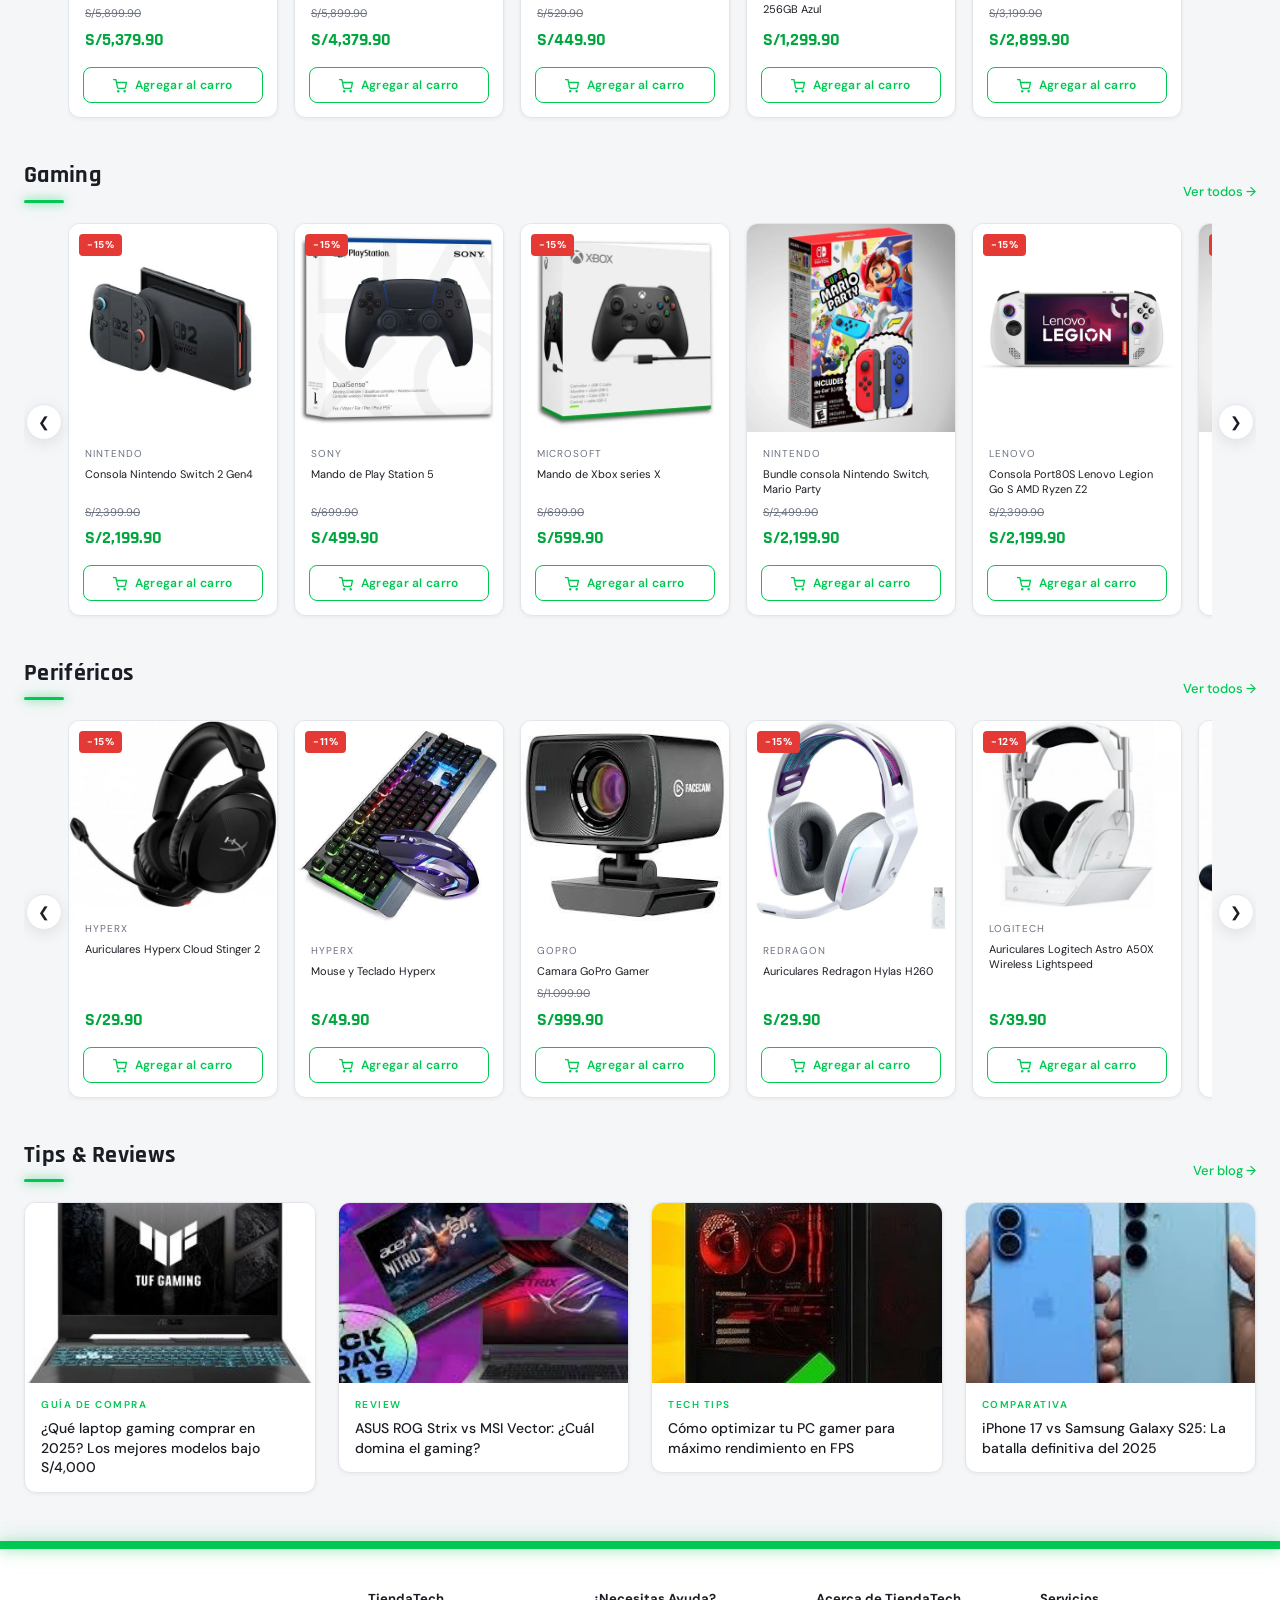
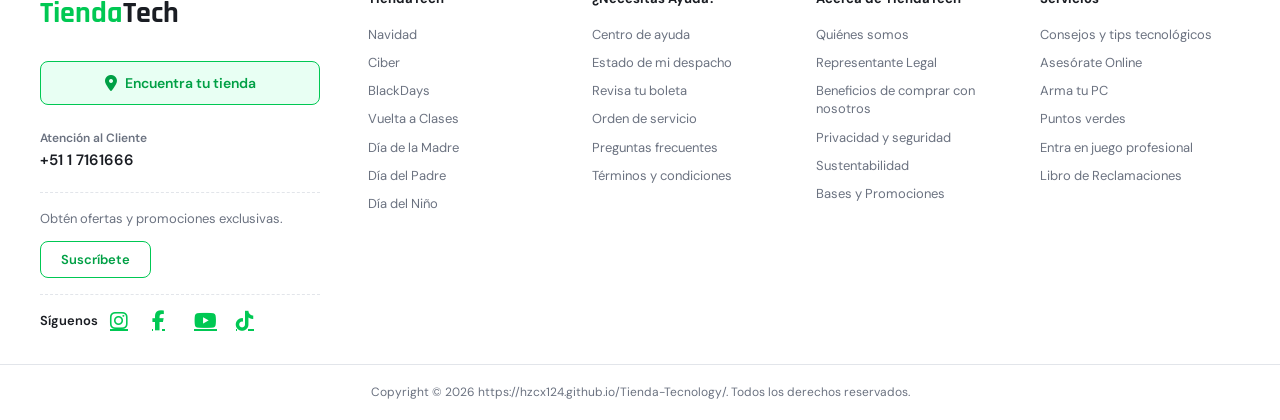
==== commit 15f52cad: "Update video element attributes for autoplay and preload" ====
--- a/index.html
+++ b/index.html
@@ -597,12 +597,13 @@
            (autoplay, mute, loop) es idéntico una vez visible. -->
       <video
         id="featuredVideo"
-        data-src="imagenes/videoplayback.mp4"
+        src="imagenes/videoplayback.mp4"
         poster="imagenes/videoplayback-poster.jpg"
         muted
         loop
         playsinline
-        preload="none"
+        autoplay
+        preload="auto"
         style="width:100%;height:100%;object-fit:cover;display:block;border-radius:inherit;"
       ></video>
     </div>
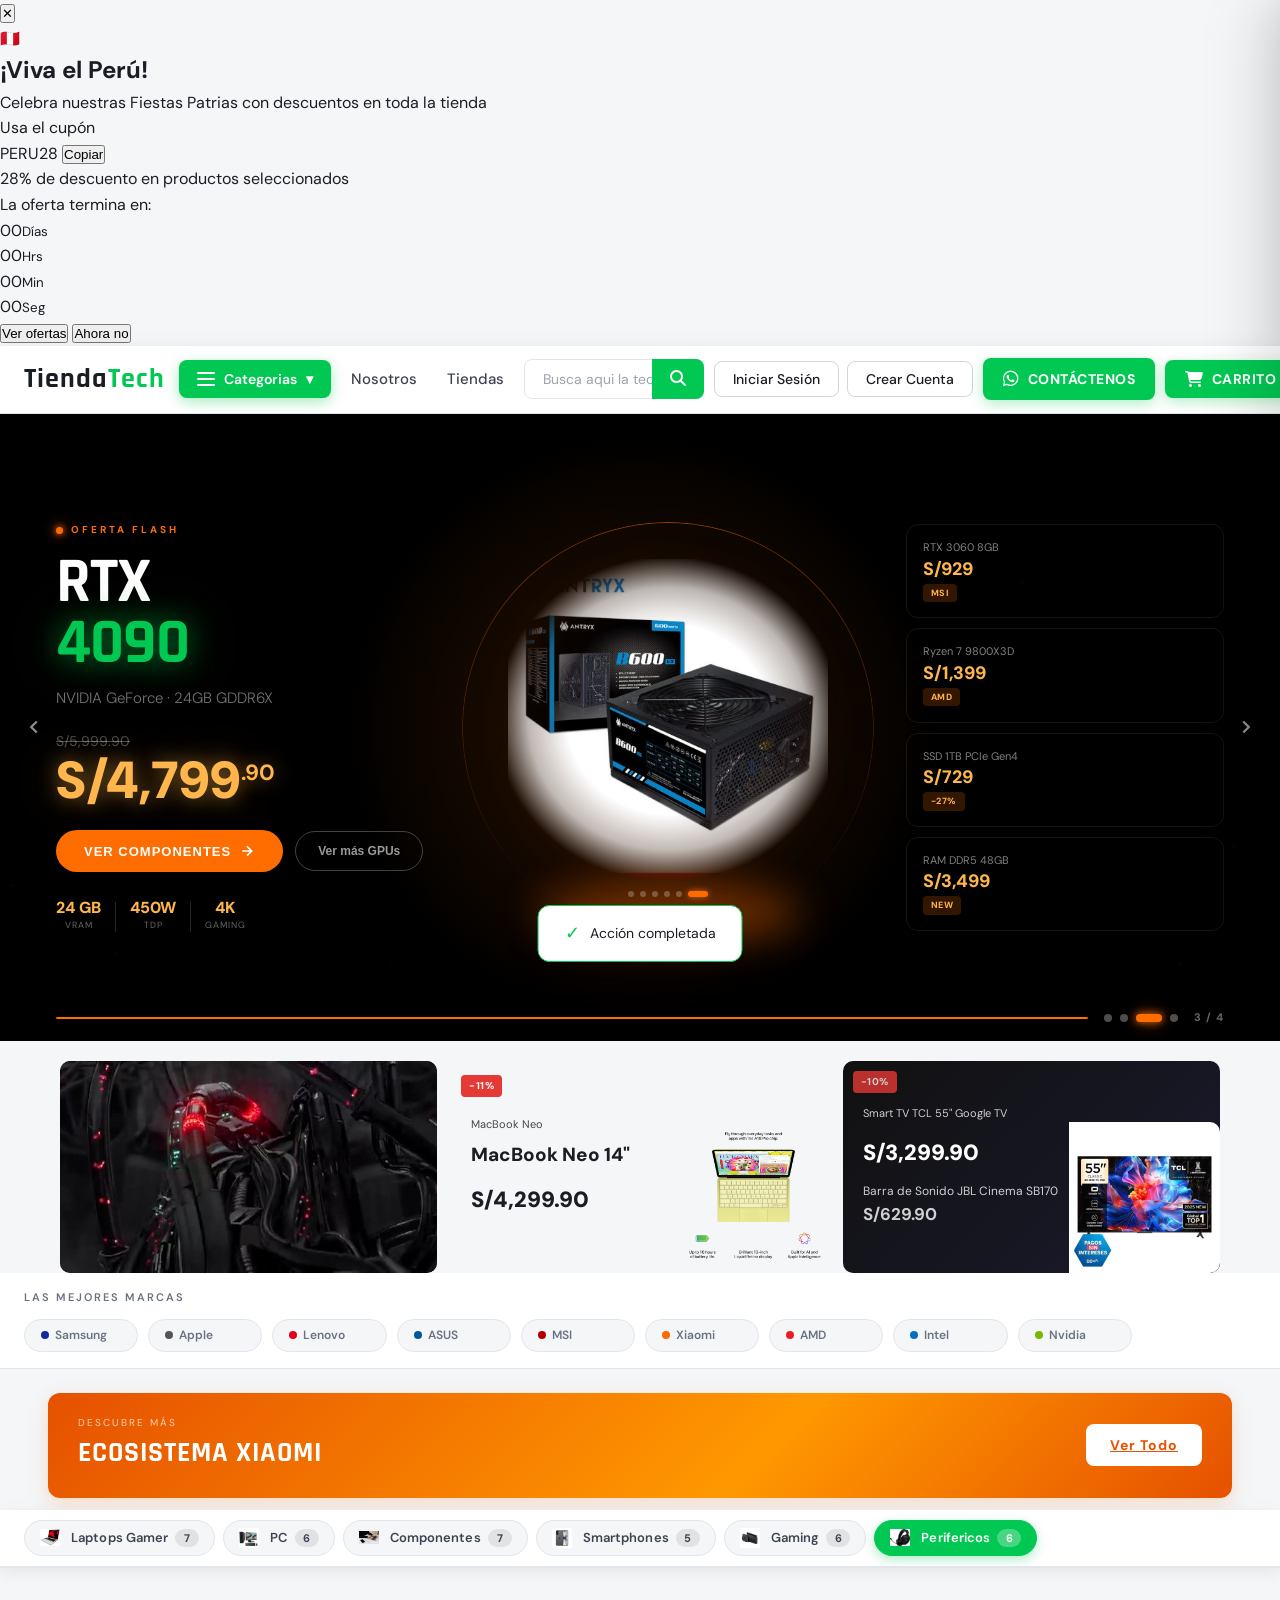
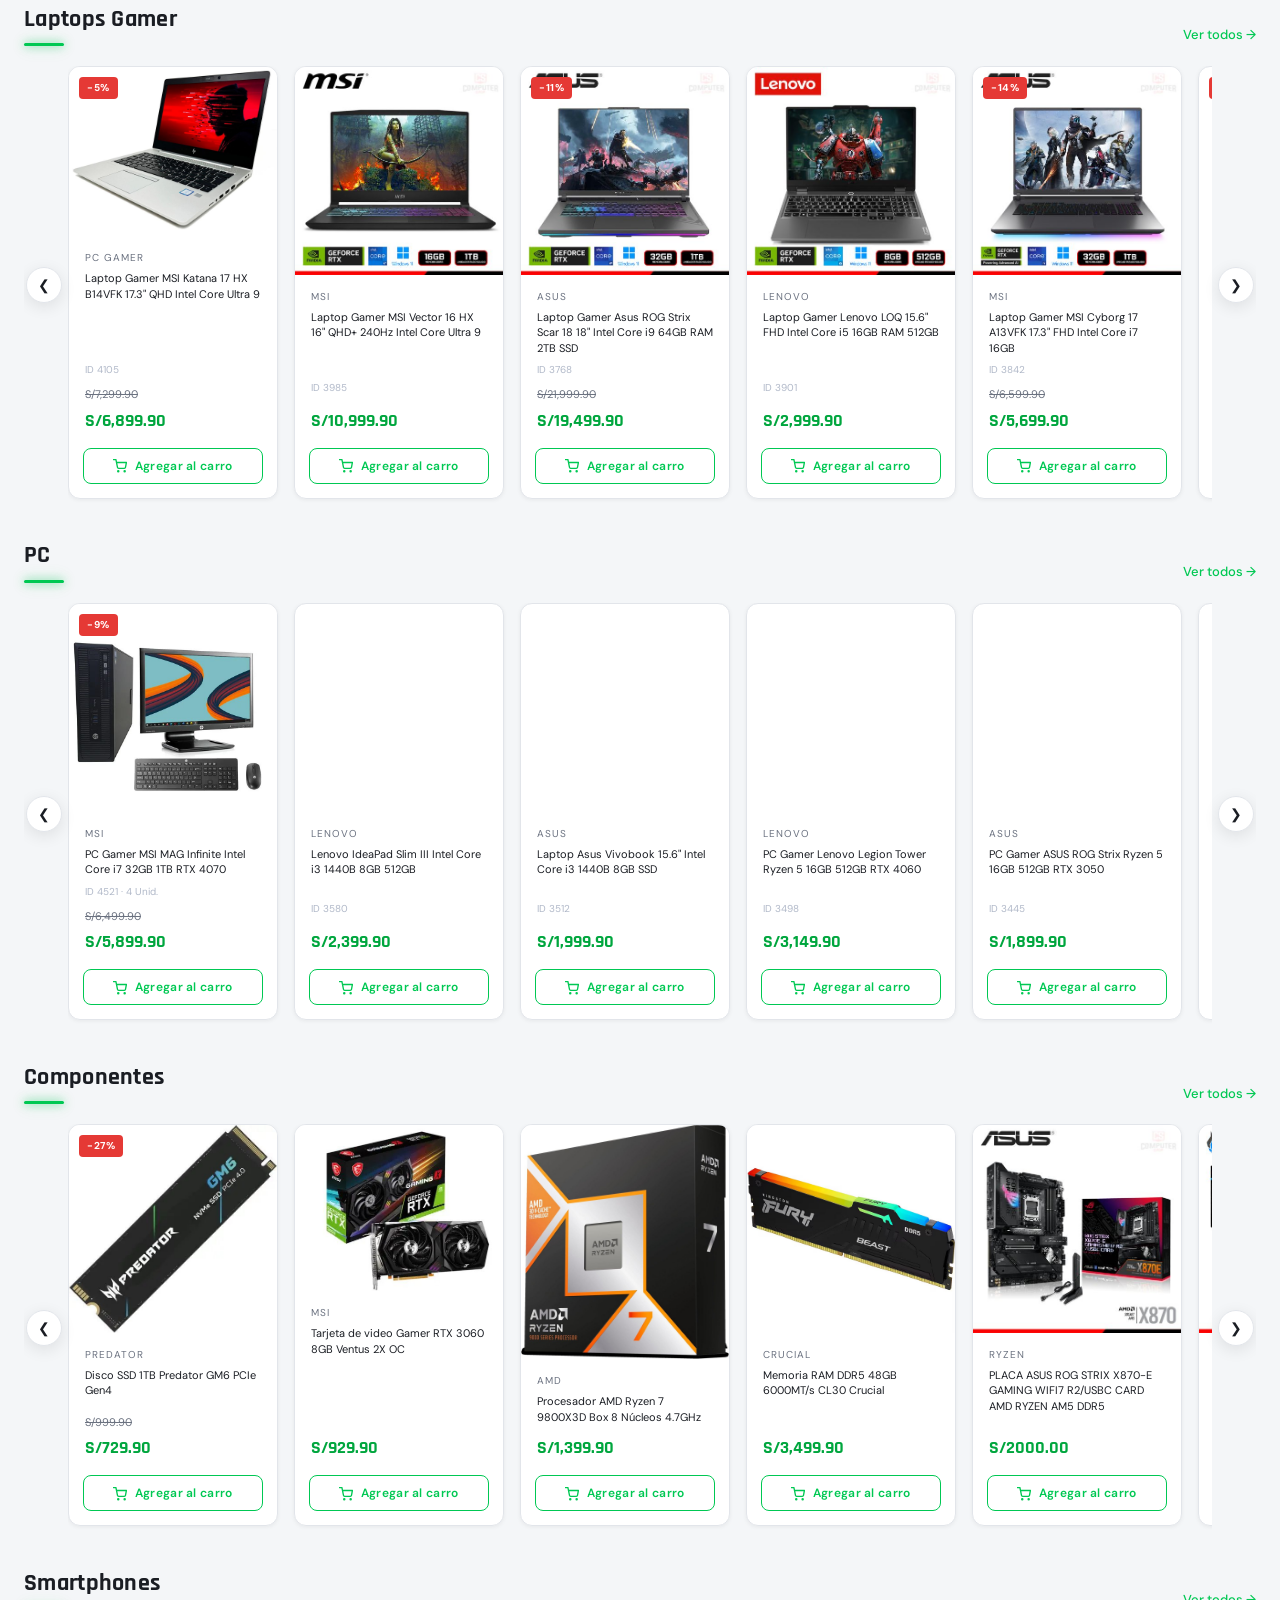
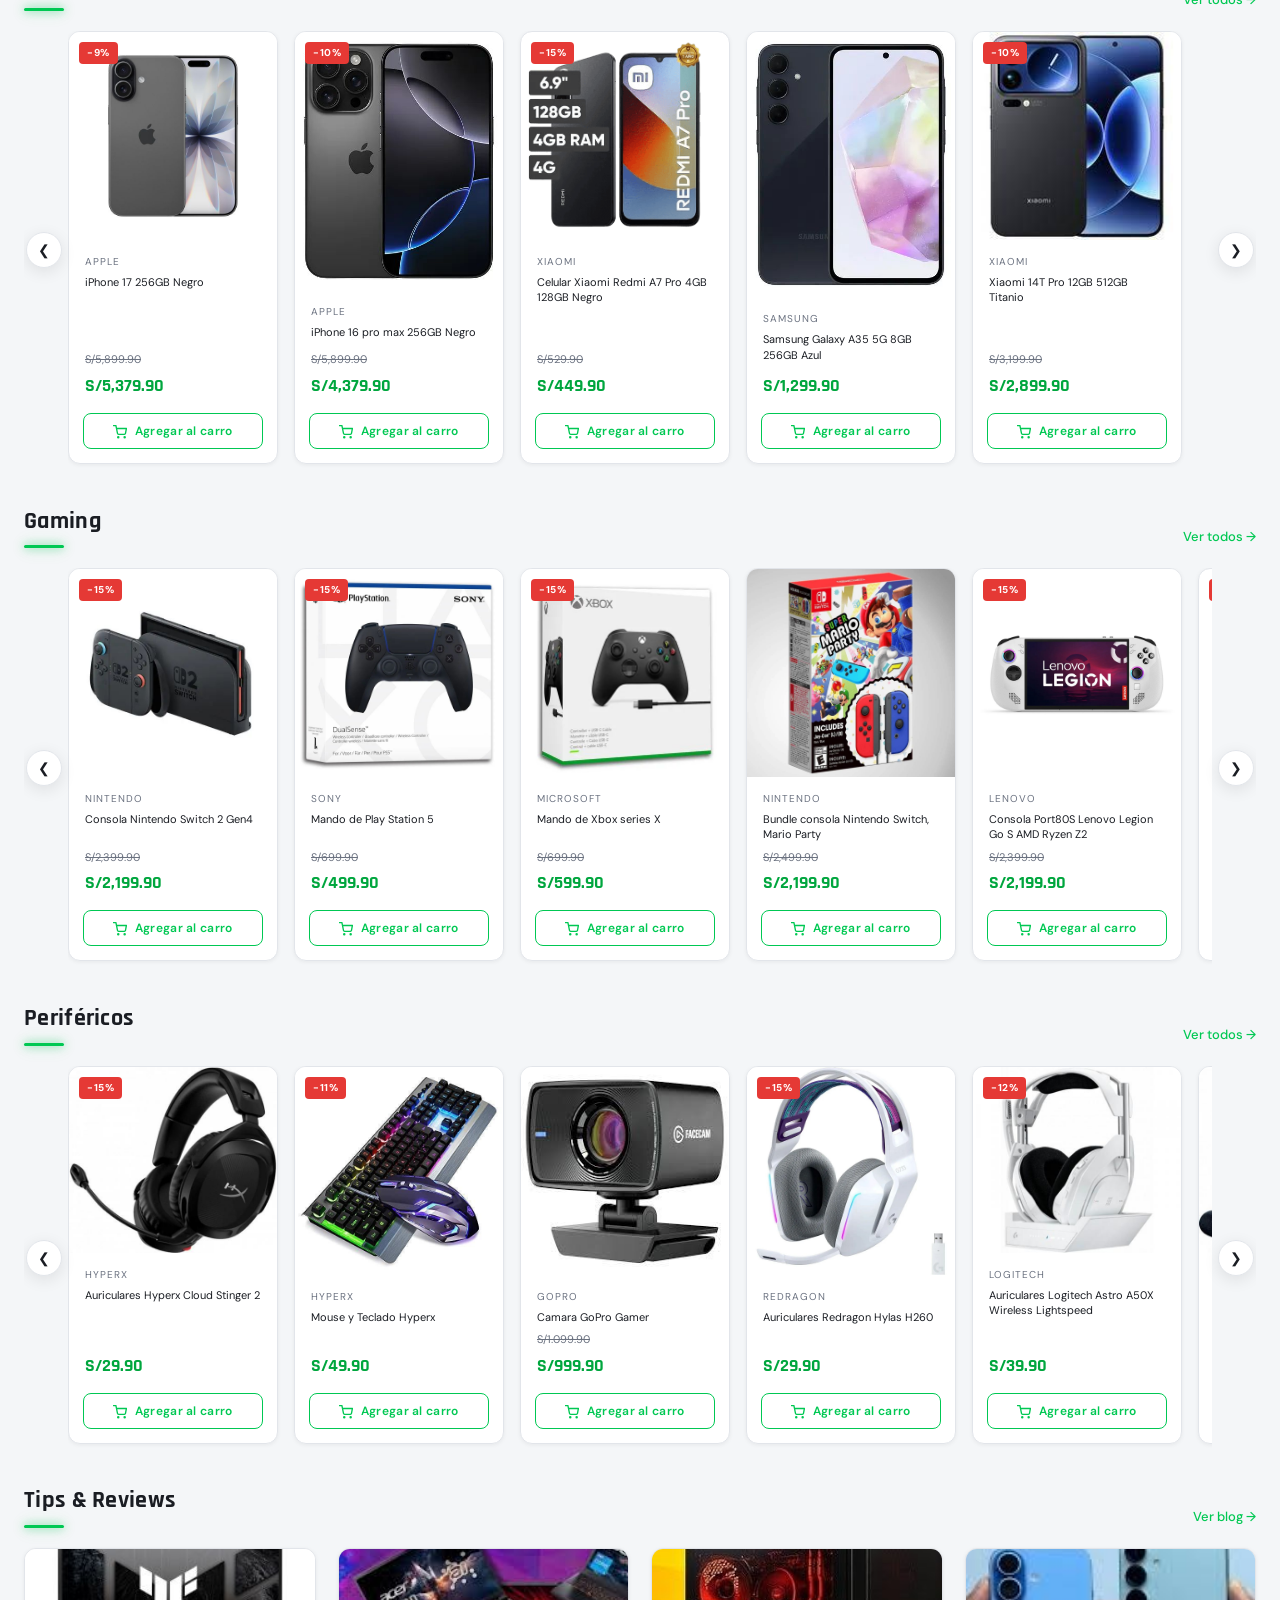
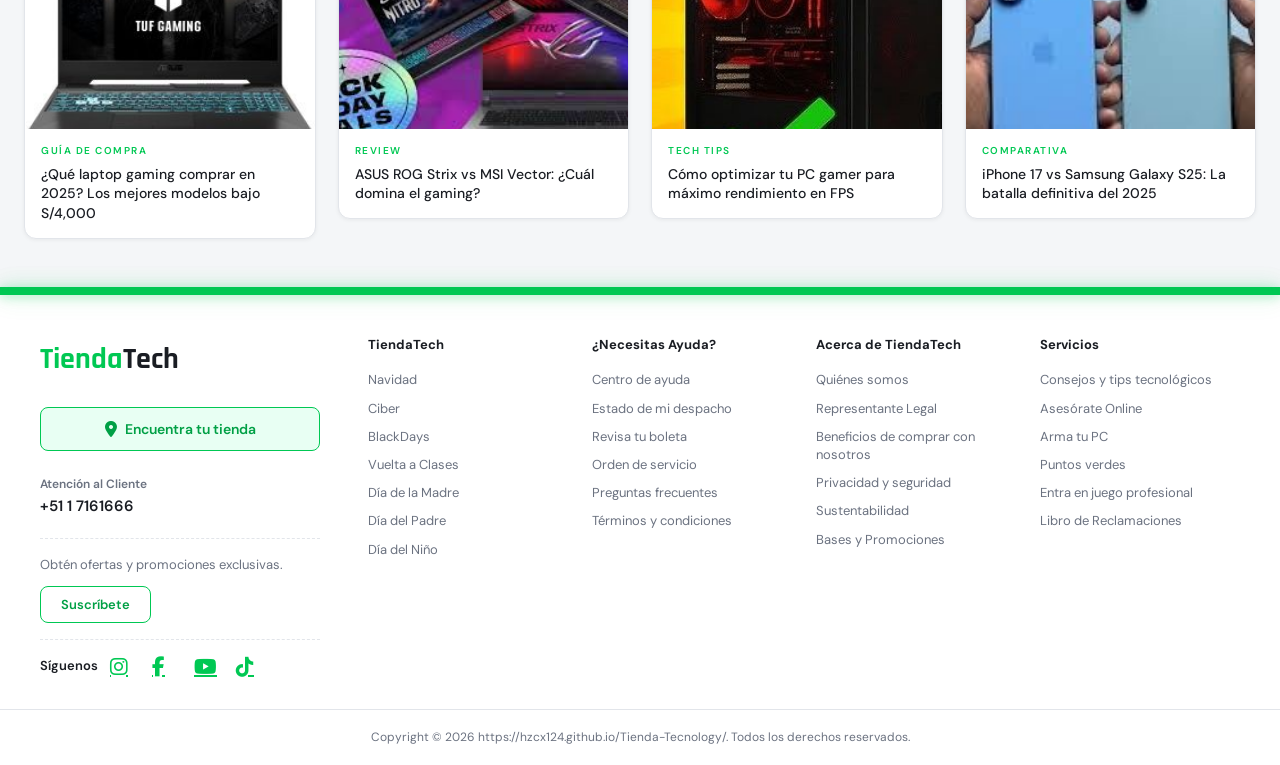
==== commit d198321f: "Add Fiestas Patrias modal and restore footer section Added a modal for Fiestas Patrias celebration w" ====
--- a/index.html
+++ b/index.html
@@ -18,6 +18,45 @@
   <span id="toast-msg">Acción completada</span>
 </div>
 
+<!-- modal fiestas patrias -->
+<div class="patria-overlay" id="patriaModal" onclick="closePatriaModal(event)">
+  <div class="patria-box">
+    <button class="patria-close" onclick="closePatriaModal()">✕</button>
+
+    <div class="patria-flag">
+      <span></span><span></span><span></span>
+    </div>
+
+    <div class="patria-emoji">🇵🇪</div>
+    <h2 class="patria-title">¡Viva el Perú!</h2>
+    <p class="patria-subtitle">Celebra nuestras Fiestas Patrias con descuentos en toda la tienda</p>
+
+    <div class="patria-coupon">
+      <div class="patria-coupon-label">Usa el cupón</div>
+      <div class="patria-coupon-code" id="patriaCouponCode">
+        <span>PERU28</span>
+        <button class="patria-copy-btn" onclick="copyPatriaCoupon()" id="patriaCopyBtn">Copiar</button>
+      </div>
+      <div class="patria-coupon-desc">28% de descuento en productos seleccionados</div>
+    </div>
+
+    <div class="patria-countdown">
+      <div class="patria-countdown-label">La oferta termina en:</div>
+      <div class="patria-countdown-timer">
+        <div class="patria-time-unit"><span id="patria-d">00</span><small>Días</small></div>
+        <div class="patria-time-unit"><span id="patria-h">00</span><small>Hrs</small></div>
+        <div class="patria-time-unit"><span id="patria-m">00</span><small>Min</small></div>
+        <div class="patria-time-unit"><span id="patria-s">00</span><small>Seg</small></div>
+      </div>
+    </div>
+
+    <div class="patria-actions">
+      <button class="patria-btn-primary" onclick="closePatriaModal(); showPage('home')">Ver ofertas</button>
+      <button class="patria-btn-secondary" onclick="closePatriaModal()">Ahora no</button>
+    </div>
+  </div>
+</div>
+
 <!-- added to cart modal -->
 <div class="added-modal-overlay" id="addedModal" onclick="closeAddedModal(event)">
   <div class="added-modal-box">
@@ -97,8 +136,16 @@
   </div>
   <div class="cart-items" id="cartItems"></div>
   <div class="cart-footer" id="cartFooter" style="display:none">
+    <div class="coupon-box">
+      <div class="coupon-input-row">
+        <input type="text" id="couponInput" class="coupon-input" placeholder="Código de cupón" autocomplete="off">
+        <button class="coupon-apply-btn" onclick="applyCoupon()">Aplicar</button>
+      </div>
+      <p class="coupon-msg" id="couponMsg"></p>
+    </div>
     <div class="cart-summary">
       <div class="cart-row"><span>Subtotal</span><span id="cart-subtotal">S/ 0.00</span></div>
+      <div class="cart-row" id="cart-discount-row" style="display:none"><span>Descuento (<span id="cart-coupon-code"></span>)</span><span id="cart-discount" style="color:var(--red)">- S/ 0.00</span></div>
       <div class="cart-row"><span>Envío</span><span style="color:var(--green)">GRATIS</span></div>
       <div class="cart-row total"><span>Total</span><span class="price" id="cart-total">S/ 0.00</span></div>
     </div>
@@ -107,6 +154,11 @@
 </div>
 
 
+
+<!-- ============================================================
+     HEADER (navbar + búsqueda móvil + drawer + mega menú)
+     ============================================================ -->
+<header>
 
 <!-- navbar -->
 <nav>
@@ -227,6 +279,13 @@
   </div>
 </div>
 
+</header>
+
+<!-- ============================================================
+     MAIN (contenido de todas las páginas de la SPA)
+     ============================================================ -->
+<main>
+
 <!-- home page -->
 <div class="page active" id="home-page">
 
@@ -1156,97 +1215,6 @@
     </div>
   </div>
 
-
-
-
-  <!-- FOOTER -->
-  <footer>
-    <div class="footer-top-bar"></div>
-    <div class="footer-main">
-      <div class="footer-brand-col">
-        <div class="footer-logo">
-          <span class="footer-logo-pc">Tienda</span><span class="footer-logo-tech">Tech</span>
-        </div>
-        <button class="footer-store-btn" onclick="showPage('tiendas')">
-          <i class="fas fa-map-marker-alt footer-store-pin"></i> Encuentra tu tienda
-        </button>
-        <div class="footer-contact">
-          
-          <div>
-            <div class="footer-contact-label">Atención al Cliente</div>
-            <div class="footer-contact-num">+51 1 7161666</div>
-          </div>
-        </div>
-        <div class="footer-divider"></div>
-        <div class="footer-newsletter">
-          <p>Obtén ofertas y promociones exclusivas.</p>
-          <button class="footer-sub-btn">Suscríbete</button>
-        </div>
-        <div class="footer-divider"></div>
-        <div class="footer-social-row">
-          <span class="footer-social-label">Síguenos</span>
-          <div class="footer-social-icons">
-            <a href="https://www.instagram.com/cgscomputer_oficial?utm_source=ig_web_button_share_sheet&igsh=ZDNlZDc0MzIxNw%3D%3D" class="footer-social-icon" aria-label="Instagram">
-              <i class="fab fa-instagram" style="font-size:20px;"></i>
-            </a>
-            <a href="https://www.facebook.com/CGSComputeroficial?locale=es_LA" class="footer-social-icon" aria-label="Facebook">
-              <i class="fab fa-facebook-f" style="font-size:20px;"></i>
-            </a>
-            <a href="https://www.youtube.com/@Team-CGS" class="footer-social-icon" aria-label="YouTube">
-              <i class="fab fa-youtube" style="font-size:20px;"></i>
-            </a>
-            <a href="https://www.tiktok.com/@cgs_computer?is_from_webapp=1&sender_device=pc" class="footer-social-icon" aria-label="TikTok">
-              <i class="fab fa-tiktok" style="font-size:20px;"></i>
-            </a>
-          </div>
-        </div>
-      </div>
-
-      <div class="footer-links-area">
-        <div class="footer-col">
-          <h4>TiendaTech</h4>
-          <a href="#">Navidad</a>
-          <a href="#">Ciber</a>
-          <a href="#">BlackDays</a>
-          <a href="#">Vuelta a Clases</a>
-          <a href="#">Día de la Madre</a>
-          <a href="#">Día del Padre</a>
-          <a href="#">Día del Niño</a>
-        </div>
-        <div class="footer-col">
-          <h4>¿Necesitas Ayuda?</h4>
-          <a href="#">Centro de ayuda</a>
-          <a href="#">Estado de mi despacho</a>
-          <a href="#">Revisa tu boleta</a>
-          <a href="#">Orden de servicio</a>
-          <a href="#">Preguntas frecuentes</a>
-          <a href="#">Términos y condiciones</a>
-        </div>
-        <div class="footer-col">
-          <h4>Acerca de TiendaTech</h4>
-          <a onclick="showPage('nosotros')">Quiénes somos</a>
-          <a href="#">Representante Legal</a>
-          <a href="#">Beneficios de comprar con nosotros</a>
-          <a href="#">Privacidad y seguridad</a>
-          <a href="#">Sustentabilidad</a>
-          <a href="#">Bases y Promociones</a>
-        </div>
-        <div class="footer-col">
-          <h4>Servicios</h4>
-          <a href="#">Consejos y tips tecnológicos</a>
-          <a href="#">Asesórate Online</a>
-          <a href="#">Arma tu PC</a>
-          <a href="#">Puntos verdes</a>
-          <a href="#">Entra en juego profesional</a>
-          <a href="#">Libro de Reclamaciones</a>
-        </div>
-      </div>
-    </div>
-    <div class="footer-bottom">
-      <span>Copyright © 2026 https://hzcx124.github.io/Tienda-Tecnology/. Todos los derechos reservados.</span>
-    </div>
-  </footer>
-
 </div><!-- /home-page -->
 
 
@@ -1924,6 +1892,98 @@
     </div>
 </div><!-- /phones-page -->
 
+</main>
+
+<!-- ============================================================
+     FOOTER (global, visible en todas las páginas)
+     ============================================================ -->
+<footer>
+  <div class="footer-top-bar"></div>
+  <div class="footer-main">
+    <div class="footer-brand-col">
+      <div class="footer-logo">
+        <span class="footer-logo-pc">Tienda</span><span class="footer-logo-tech">Tech</span>
+      </div>
+      <button class="footer-store-btn" onclick="showPage('tiendas')">
+        <i class="fas fa-map-marker-alt footer-store-pin"></i> Encuentra tu tienda
+      </button>
+      <div class="footer-contact">
+        
+        <div>
+          <div class="footer-contact-label">Atención al Cliente</div>
+          <div class="footer-contact-num">+51 1 7161666</div>
+        </div>
+      </div>
+      <div class="footer-divider"></div>
+      <div class="footer-newsletter">
+        <p>Obtén ofertas y promociones exclusivas.</p>
+        <button class="footer-sub-btn">Suscríbete</button>
+      </div>
+      <div class="footer-divider"></div>
+      <div class="footer-social-row">
+        <span class="footer-social-label">Síguenos</span>
+        <div class="footer-social-icons">
+          <a href="https://www.instagram.com/cgscomputer_oficial?utm_source=ig_web_button_share_sheet&igsh=ZDNlZDc0MzIxNw%3D%3D" class="footer-social-icon" aria-label="Instagram">
+            <i class="fab fa-instagram" style="font-size:20px;"></i>
+          </a>
+          <a href="https://www.facebook.com/CGSComputeroficial?locale=es_LA" class="footer-social-icon" aria-label="Facebook">
+            <i class="fab fa-facebook-f" style="font-size:20px;"></i>
+          </a>
+          <a href="https://www.youtube.com/@Team-CGS" class="footer-social-icon" aria-label="YouTube">
+            <i class="fab fa-youtube" style="font-size:20px;"></i>
+          </a>
+          <a href="https://www.tiktok.com/@cgs_computer?is_from_webapp=1&sender_device=pc" class="footer-social-icon" aria-label="TikTok">
+            <i class="fab fa-tiktok" style="font-size:20px;"></i>
+          </a>
+        </div>
+      </div>
+    </div>
+
+    <div class="footer-links-area">
+      <div class="footer-col">
+        <h4>TiendaTech</h4>
+        <a href="#">Navidad</a>
+        <a href="#">Ciber</a>
+        <a href="#">BlackDays</a>
+        <a href="#">Vuelta a Clases</a>
+        <a href="#">Día de la Madre</a>
+        <a href="#">Día del Padre</a>
+        <a href="#">Día del Niño</a>
+      </div>
+      <div class="footer-col">
+        <h4>¿Necesitas Ayuda?</h4>
+        <a href="#">Centro de ayuda</a>
+        <a href="#">Estado de mi despacho</a>
+        <a href="#">Revisa tu boleta</a>
+        <a href="#">Orden de servicio</a>
+        <a href="#">Preguntas frecuentes</a>
+        <a href="#">Términos y condiciones</a>
+      </div>
+      <div class="footer-col">
+        <h4>Acerca de TiendaTech</h4>
+        <a onclick="showPage('nosotros')">Quiénes somos</a>
+        <a href="#">Representante Legal</a>
+        <a href="#">Beneficios de comprar con nosotros</a>
+        <a href="#">Privacidad y seguridad</a>
+        <a href="#">Sustentabilidad</a>
+        <a href="#">Bases y Promociones</a>
+      </div>
+      <div class="footer-col">
+        <h4>Servicios</h4>
+        <a href="#">Consejos y tips tecnológicos</a>
+        <a href="#">Asesórate Online</a>
+        <a href="#">Arma tu PC</a>
+        <a href="#">Puntos verdes</a>
+        <a href="#">Entra en juego profesional</a>
+        <a href="#">Libro de Reclamaciones</a>
+      </div>
+    </div>
+  </div>
+  <div class="footer-bottom">
+    <span>Copyright © 2026 https://hzcx124.github.io/Tienda-Tecnology/. Todos los derechos reservados.</span>
+  </div>
+</footer>
+
 <script src="index.js"></script>
 </body>
 </html>
